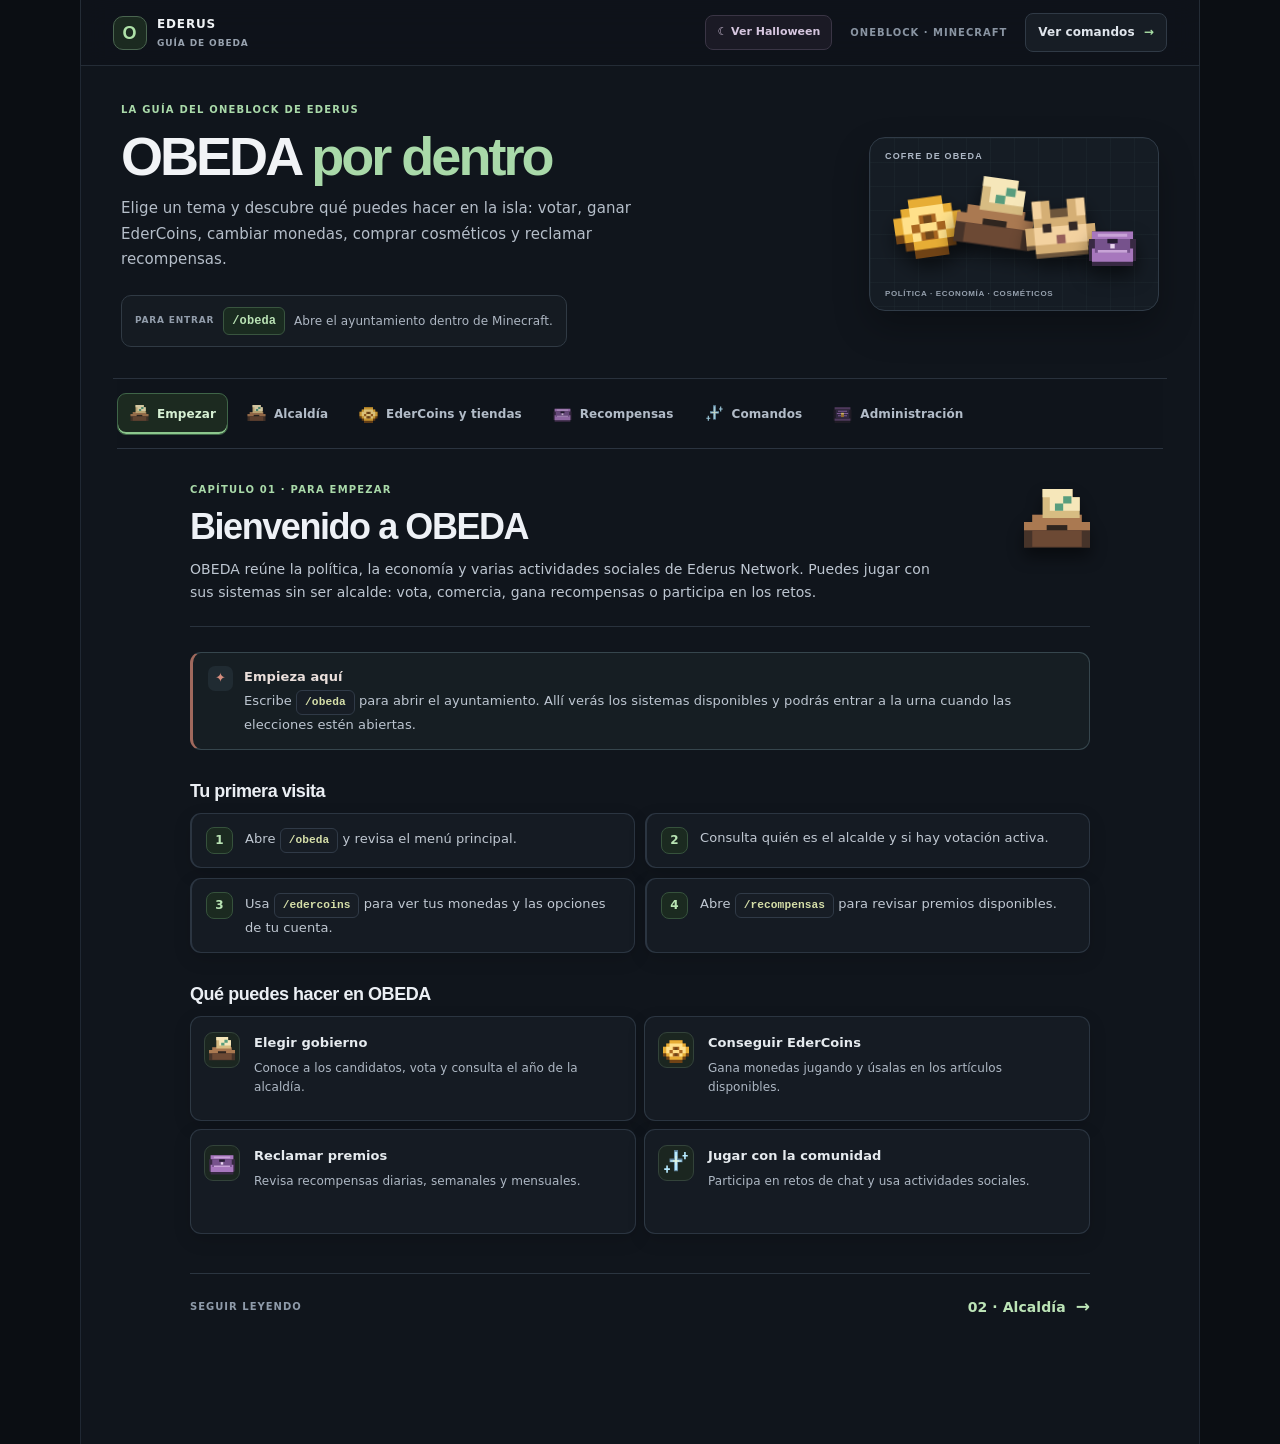
==== guia-preview.html @ 56760a18 "Equilibrar las trece candidaturas y actualizar modelos 3D" ====
<!doctype html>
<html lang="es">
<head>
<meta charset="utf-8">
<meta name="viewport" content="width=device-width, initial-scale=1">
<meta name="theme-color" content="#0b0d10">
<meta name="description" content="Guía completa de OBEDA para Ederus Network: alcaldía, elecciones, EderCoins, Coinshop, recompensas, comandos y configuración.">
<title>OBEDA · Guía de OneBlock</title>
<link rel="icon" href="data:image/svg+xml,%3Csvg xmlns='http://www.w3.org/2000/svg' viewBox='0 0 64 64'%3E%3Crect x='4' y='4' width='56' height='56' rx='5' fill='%23130f11' stroke='%23684047' stroke-width='4'/%3E%3Ctext x='32' y='44' text-anchor='middle' font-family='Arial' font-size='38' font-weight='bold' fill='%23df9687'%3EO%3C/text%3E%3C/svg%3E">
<link rel="stylesheet" href="styles.css"><script src="app.js" defer></script>
</head>
<body>
<header class="top">
  <a class="brand" href="#comenzar" aria-label="Ederus OBEDA, inicio"><span class="brand-icon">O</span><span>EDERUS <small>GUÍA DE OBEDA</small></span></a>
  <div class="top-actions"><span class="world-label">ONEBLOCK · MINECRAFT</span><a class="quick-link" href="#comandos">Ver comandos <span>→</span></a></div>
</header>
<main class="shell" id="inicio">
<section class="manual-cover" aria-label="OBEDA, guía del servidor Ederus OneBlock">
    <div class="cover-copy">
      <div class="eyebrow">LA GUÍA DEL ONEBLOCK DE EDERUS <span class="season-ribbon">EDICIÓN HALLOWEEN</span></div>
      <h1>OBEDA <span>por dentro</span></h1>
      <p>Elige un tema y descubre qué puedes hacer en la isla: votar, ganar EderCoins, cambiar monedas, comprar cosméticos y reclamar recompensas.</p>
      <div class="cover-shortcut"><small>PARA ENTRAR</small><code>/obeda</code><span>Abre el ayuntamiento dentro de Minecraft.</span></div>
    </div>
    <div class="cover-items" aria-hidden="true"><svg class="item-coin"><use href="assets/obeda-items.svg#coin"/></svg><svg class="item-ballot"><use href="assets/obeda-items.svg#ballot"/></svg><svg class="item-pet"><use href="assets/obeda-items.svg#pet"/></svg><svg class="item-shulker"><use href="assets/obeda-items.svg#shulker"/></svg><img class="halloween-lantern" src="assets/halloween-lantern.svg" alt=""><span>POLÍTICA · ECONOMÍA · COSMÉTICOS</span></div>
  </section>
  <div class="content-grid">
  <article class="chapter-content" id="guideContent">
    <nav class="chapter-nav" aria-label="Secciones de la guía" role="tablist">
      <a class="chapter" role="tab" href="#comenzar" data-chapter="comenzar"><svg aria-hidden="true"><use href="assets/obeda-items.svg#ballot"/></svg> Empezar</a>
      <a class="chapter" role="tab" href="#alcaldia" data-chapter="alcaldia"><svg aria-hidden="true"><use href="assets/obeda-items.svg#ballot"/></svg> Alcaldía</a>
      <a class="chapter" role="tab" href="#economia" data-chapter="economia"><svg aria-hidden="true"><use href="assets/obeda-items.svg#coin"/></svg> EderCoins y tiendas</a>
      <a class="chapter" role="tab" href="#progreso" data-chapter="progreso"><svg aria-hidden="true"><use href="assets/obeda-items.svg#shulker"/></svg> Recompensas</a>
      <a class="chapter" role="tab" href="#comandos" data-chapter="comandos"><svg aria-hidden="true"><use href="assets/obeda-items.svg#spark"/></svg> Comandos</a>
      <a class="chapter" role="tab" href="#configuracion" data-chapter="configuracion"><svg aria-hidden="true"><use href="assets/obeda-items.svg#market"/></svg> Administración</a>
    </nav>
    <span class="anchor-point" id="comenzar"></span>
    <section class="panel" id="panel-comenzar" data-panel="comenzar">
      <div class="section-head"><div class="section-number">CAPÍTULO 01 · PARA EMPEZAR</div><h2>Bienvenido a OBEDA</h2><p>OBEDA reúne la política, la economía y varias actividades sociales de Ederus Network. Puedes jugar con sus sistemas sin ser alcalde: vota, comercia, gana recompensas o participa en los retos.</p></div>
      <div class="callout blue"><span class="callout-icon">✦</span><div><b>Empieza aquí</b><p>Escribe <code>/obeda</code> para abrir el ayuntamiento. Allí verás los sistemas disponibles y podrás entrar a la urna cuando las elecciones estén abiertas.</p></div></div>
      <h3>Tu primera visita</h3><div class="steps"><div><b>1</b><p>Abre <code>/obeda</code> y revisa el menú principal.</p></div><div><b>2</b><p>Consulta quién es el alcalde y si hay votación activa.</p></div><div><b>3</b><p>Usa <code>/edercoins</code> para ver tus monedas y las opciones de tu cuenta.</p></div><div><b>4</b><p>Abre <code>/recompensas</code> para revisar premios disponibles.</p></div></div>
      <h3>Qué puedes hacer en OBEDA</h3><div class="feature-grid"><div class="feature-card"><span class="feature-icon aqua">⌂</span><b>Elegir gobierno</b><p>Conoce a los candidatos, vota y consulta el año de la alcaldía.</p></div><div class="feature-card"><span class="feature-icon gold">◉</span><b>Conseguir EderCoins</b><p>Gana monedas jugando y úsalas en los artículos disponibles.</p></div><div class="feature-card"><span class="feature-icon violet">✧</span><b>Reclamar premios</b><p>Revisa recompensas diarias, semanales y mensuales.</p></div><div class="feature-card"><span class="feature-icon mint">☄</span><b>Jugar con la comunidad</b><p>Participa en retos de chat y usa actividades sociales.</p></div></div>
    </section>
    <span class="anchor-point" id="alcaldia"></span><section class="panel" id="panel-alcaldia" data-panel="alcaldia">
      <div class="section-head"><div class="section-number">CAPÍTULO 02 · GOBIERNO DE LA ISLA</div><h2>Alcaldía, elecciones y estadísticas</h2><p>El alcalde dirige los beneficios políticos vigentes para el servidor. El ministro acompaña al gobierno y puede compartir los efectos configurados. El calendario se organiza por años de OBEDA.</p></div>
      <div class="government-card"><div class="gov-top"><span class="gov-symbol">⌂</span><span class="live-label"><i></i> FICHA DEL GOBIERNO</span><span class="year">AÑO <code>%obeda_anio%</code></span></div><div class="gov-main"><div><small>ALCALDE ACTUAL</small><h3><span class="ph" data-copy="%obeda_alcalde%">%obeda_alcalde%</span></h3><p><span class="ph" data-copy="%obeda_alcalde_titulo%">%obeda_alcalde_titulo%</span> · categoría <span class="ph" data-copy="%obeda_alcalde_categoria%">%obeda_alcalde_categoria%</span></p></div><div class="minister"><small>MINISTRO</small><b class="ph" data-copy="%obeda_ministro%">%obeda_ministro%</b><span class="ph" data-copy="%obeda_ministro_titulo%">%obeda_ministro_titulo%</span></div></div><div class="gov-stats"><div><small>TIEMPO EN EL CARGO</small><b class="ph" data-copy="%obeda_alcalde_desde%">%obeda_alcalde_desde%</b></div><div><small>MANDATO RESTANTE</small><b class="ph" data-copy="%obeda_tiempo_mandato%">%obeda_tiempo_mandato%</b></div><div><small>BENEFICIOS ACTIVOS</small><b class="ph" data-copy="%obeda_beneficios%">%obeda_beneficios%</b></div></div><div class="gov-foot">Alcalde por golpe: <code>%obeda_alcalde_por_golpe%</code><span>Los valores aparecen al integrar los placeholders en el servidor.</span></div></div>
      <div class="two-col"><div><h3>Cómo funcionan las elecciones</h3><ol class="plain-list"><li><b>Postulación.</b> Si están habilitadas, los jugadores pueden presentar candidatura con <code>/obeda postular</code>.</li><li><b>Campaña.</b> Los candidatos pueden mostrar su propuesta y proponer un ministro.</li><li><b>Votación.</b> Abre la urna desde <code>/obeda</code> cuando la votación esté disponible.</li><li><b>Resultados.</b> OBEDA anuncia al ganador y actualiza el gobierno y sus beneficios.</li></ol></div><div class="side-stat"><h3>Datos de la elección</h3><div class="stat-line"><span>Estado de la urna</span><code>%obeda_estado%</code></div><div class="stat-line"><span>Votación abierta</span><code>%obeda_votacion_abierta%</code></div><div class="stat-line"><span>Personas que votaron</span><code>%obeda_votantes%</code></div><div class="stat-line"><span>Votos ponderados</span><code>%obeda_votos_totales%</code></div><div class="stat-line"><span>Cierre de votación</span><code>%obeda_tiempo_cierre%</code></div></div></div>
      <h3>Mostrar votos de candidatos</h3><p class="muted">PlaceholderAPI permite añadir estadísticas a un scoreboard, holograma o menú. Sustituye <code>&lt;n&gt;</code> por la posición y <code>&lt;id&gt;</code> por el identificador del candidato.</p><div class="code-cards"><button class="copy-row" data-copy="%obeda_candidato_1%"><span>Candidato en la posición 1</span><code>%obeda_candidato_1%</code><b>Copiar</b></button><button class="copy-row" data-copy="%obeda_candidato_1_votos%"><span>Votos de candidato</span><code>%obeda_candidato_1_votos%</code><b>Copiar</b></button><button class="copy-row" data-copy="%obeda_candidato_1_porcentaje%"><span>Porcentaje de votos</span><code>%obeda_candidato_1_porcentaje%</code><b>Copiar</b></button><button class="copy-row" data-copy="%obeda_votos_<id>%"><span>Votos por identificador</span><code>%obeda_votos_&lt;id&gt;%</code><b>Copiar</b></button></div>
      <div class="callout amber"><span class="callout-icon">!</span><div><b>Elección y año son acciones distintas</b><p><code>/obeda admin reiniciar</code> reinicia la votación actual y conserva el año y el gobierno. <code>/obeda admin reiniciaraño</code> inicia un nuevo año desde 1. <code>/obeda admin año &lt;número&gt;</code> cambia solo el número del año.</p></div></div>
      <h3 class="roster-title" id="alcaldes">Las candidaturas de la isla</h3><p class="roster-intro">Compara las propuestas antes de votar. Los 13 gobiernos oficiales tienen cuatro propuestas del alcalde y dos del ministro, con límites para que ningún candidato domine por cantidad de ventajas. Los modelos 3D usan las texturas configuradas en OBEDA.</p>
      <div class="candidate-roster">
        <article class="candidate-card aurelio">
          <div class="candidate-identity"><div><span class="candidate-category">01 · COMERCIO</span><h4>Aurelio</h4><p>El Mercader</p></div><div class="skin-stage"><span class="skin-pedestal"></span><img class="skin-render" data-skin-hash="e04568737bc3890b8624d97b1d2736419633b9116fc9c5273355a30a7797875f" alt="Modelo 3D de Aurelio"></div></div>
          <p class="candidate-pitch">Mercados abiertos, una casa de cambio justa y dinero que vuelve a la comunidad.</p>
          <div class="proposal-label">Plan de gobierno</div><ul class="benefit-list"><li><b>Mercado Libre</b><span>Reduce 0,2 puntos la comisión de cambio.</span></li><li><b>Impuestos Mínimos</b><span>Baja 0,15 puntos los impuestos.</span></li><li><b>Dividendos del Gremio</b><span>Entrega 15 de dinero por ciclo a quienes estén conectados.</span></li></ul>
          <div class="minister-profile"><img class="skin-render minister-skin" data-render-type="head" data-skin-hash="a3ee23d4dc6fb34c11d73e2119e7e6b6def5cc2432657e46156d6b699d3fa16f" alt="Cabeza 3D de Lucía Doblón"><div><small>MINISTRA · TESORERA DEL GREMIO</small><b>Lucía Doblón</b><span>Reduce 5 % la volatilidad de EderCoin y acelera 3 % a los vendedores.</span></div></div>
        </article>
        <article class="candidate-card beatriz">
          <div class="candidate-identity"><div><span class="candidate-category">02 · CONSTRUCCIÓN</span><h4>Beatriz</h4><p>La Arquitecta</p></div><div class="skin-stage"><span class="skin-pedestal"></span><img class="skin-render" data-skin-hash="7cb5e85651eb0b2bdc05f8362b5c8e72bb6156af8056668ff86dbd59c6f1af" alt="Modelo 3D de Beatriz"></div></div>
          <p class="candidate-pitch">Una isla que crece hacia arriba y hacia afuera, con obras más eficientes.</p>
          <div class="proposal-label">Plan de gobierno</div><ul class="benefit-list"><li><b>Materiales Eficientes</b><span>1 % de probabilidad de ahorrar un bloque.</span></li><li><b>Manos Rápidas</b><span>Prisa Minera I permanente.</span></li><li><b>Alivio Fiscal</b><span>Baja 0,1 puntos los impuestos.</span></li></ul>
          <div class="minister-profile"><img class="skin-render minister-skin" data-render-type="head" data-skin-hash="c0d20f6033a58626841c80dc25e604fc22f8dba8eadad7de921330ff26e1659c" alt="Cabeza 3D de Tomás Cantero"><div><small>MINISTRO · MAESTRO DE OBRAS</small><b>Tomás Cantero</b><span>Taladores +3 % de ritmo · Recolectores +2 % de ritmo.</span></div></div>
        </article>
        <article class="candidate-card castillo">
          <div class="candidate-identity"><div><span class="candidate-category">03 · MILITAR</span><h4>General Castillo</h4><p>El Estratega</p></div><div class="skin-stage"><span class="skin-pedestal"></span><img class="skin-render" data-skin-hash="d5b7b79ffdda8f28a9fbe3f9af166261fa476ab09eefd49c3f382f229320fe2b" alt="Modelo 3D de General Castillo"></div></div>
          <p class="candidate-pitch">Una isla preparada para afrontar amenazas y enfrentarse a los monstruos.</p>
          <div class="proposal-label">Plan de gobierno</div><ul class="benefit-list"><li><b>Ofensiva Total</b><span>+4 % de daño contra monstruos.</span></li><li><b>Armadura Reglamentaria</b><span>Reduce 3 % el daño de monstruos.</span></li><li><b>Botín de Guerra</b><span>+4 % de experiencia al derrotar mobs.</span></li></ul>
          <div class="minister-profile"><img class="skin-render minister-skin" data-render-type="head" data-skin-hash="7b84c1310b70b1e426a031fee9ce33b057f1aec5a1b821d83bf43e17d43be606" alt="Cabeza 3D de Irene Vega"><div><small>MINISTRA · DEFENSA</small><b>Coronel Irene Vega</b><span>Cazadores +3 % de ritmo · Leales +10 % de fuerza en un golpe.</span></div></div>
        </article>
        <article class="candidate-card vito">
          <div class="candidate-identity"><div><span class="candidate-category">04 · CORRUPCIÓN</span><h4>Don Vito Sombra</h4><p>El Benefactor</p></div><div class="skin-stage"><span class="skin-pedestal"></span><img class="skin-render" data-skin-hash="4ad57b2a2da695adfbe61dca68ebc3870c0672c85cdb31acc24911a04eefd502" alt="Modelo 3D de Don Vito Sombra"></div></div>
          <p class="candidate-pitch">Acceso a mercancía que no aparece en otras tiendas. Sus ventajas tienen un precio.</p>
          <div class="proposal-label">Plan de gobierno</div><ul class="benefit-list"><li><b>Contrabando</b><span>Abre el mercado negro durante el mandato.</span></li><li class="benefit-risk"><b>El Diezmo</b><span>Aumenta 0,15 puntos los impuestos.</span></li><li class="benefit-risk"><b>Mercado Turbio</b><span>Sube 5 % la pequeña fluctuación de EderCoin.</span></li></ul>
          <div class="minister-profile"><img class="skin-render minister-skin" data-render-type="head" data-skin-hash="a0740611a652ebe96db152a9da8cae944a6961374370f8b3d2cb57611775917f" alt="Cabeza 3D de Nico Ferro"><div><small>MINISTRO · CONTABILIDAD</small><b>Nico Ferro</b><span>Recolectores +3 % de ritmo · Leales +10 % de fuerza en un golpe.</span></div></div>
        </article>
      </div>
      <div class="roster-note"><b>¿Quién gobierna ahora?</b><p>El alcalde, su ministro y los beneficios vigentes se consultan dentro del servidor. Los nuevos candidatos están en <code>candidatos-adicionales.yml</code>; sus nombres, cabezas y propuestas se pueden editar.</p></div>
      <h3>Los minions, las mascotas y el gobierno</h3><p>Los bonos de minions aceleran ligeramente a una familia y sus variantes especializadas compatibles: el máximo es 6 %. Con EderusPets actualizado, todo gobierno da +0,5 % a las estadísticas de mascotas; las propuestas de estos alcaldes suman +0,8 %. Si el alcalde favorece minería, agricultura, tala o pesca, las mascotas de esa familia reciben además el 40 % de su bono de minions. Por ejemplo: +5 % de ritmo minero significa +2 % adicional para mascotas mineras. El bono se retira al cambiar de gobierno y no genera EderCoins nuevos.</p>
      <details class="technical-detail"><summary>Ver las 45 variantes del catálogo</summary><p><b>Generales (5):</b> minero, talador, granjero, cazador y pescador.</p><p><b>Especializados (35):</b> mineros de carbón, cobre, hierro, oro, diamante, esmeralda y cuarzo; granjeros de trigo, zanahoria, papa y remolacha; pescadores de bacalao, salmón, pez tropical y pez globo; cazadores de zombi, esqueleto, araña, creeper, enderman, piglin, cerdo, vaca, oveja y pollo; taladores de roble, abeto, abedul, jungla, acacia, roble oscuro, manglar, cerezo, carmesí y deformado.</p><p><b>Apoyo (5):</b> Minero X, recolector, cocinero, reciclador y vendedor. El JAR de LitMinions inspeccionado no carga clases de Minero X ni reciclador; OBEDA deja preparado su bono para una versión compatible.</p></details>
      <p class="skin-credit">Aspectos ilustrativos de Minecraft. Las cabezas de los nueve alcaldes nuevos y sus ministros proceden de <a href="https://minecraft-heads.com/" target="_blank" rel="noopener noreferrer">Minecraft Heads</a> y se pueden cambiar en el YML de candidatos.</p>
    </section>
    <span class="anchor-point" id="economia"></span><section class="panel" id="panel-economia" data-panel="economia">
      <div class="section-head"><div class="section-number">CAPÍTULO 03 · MONEDAS Y COMERCIO</div><h2>EderCoins y tiendas</h2><p>Los EderCoins son la moneda propia de OBEDA. OBEDA mantiene su saldo separado; todavía no se ha combinado con el saldo de UltimateMobCoins.</p></div>
      <div class="coin-banner"><svg class="coin-image" aria-hidden="true"><use href="assets/obeda-items.svg#coin"/></svg><div><small>CONSULTA TU SALDO</small><h3><code>/edercoins</code></h3><p>Consulta, envía monedas y revisa el ranking.</p></div><div class="balance-pill"><small>TU SALDO</small><span>Lo verás dentro del juego</span></div></div>
      <h3>Cómo conseguir EderCoins</h3><div class="feature-grid three"><div class="feature-card"><span class="feature-icon gold">⚔</span><b>Derrota criaturas</b><p>Algunas criaturas dan EderCoins al derrotarlas. La cantidad y las excepciones dependen de la configuración del servidor.</p></div><div class="feature-card"><span class="feature-icon aqua">▣</span><b>Reclama recompensas</b><p>Los premios diarios, semanales y mensuales también pueden incluir EderCoins.</p></div><div class="feature-card"><span class="feature-icon mint">↗</span><b>Recibe de otro jugador</b><p>Otro jugador puede enviarte monedas con el comando de pago.</p></div></div>
      <h3>Casa de cambio</h3><p>La cotización se mantiene cerca de un precio base: por defecto, entre 85 y 115 si el precio base es 100. Cada actualización mueve como máximo 0,5 %. El alcalde puede influir un poco en la comisión y la volatilidad, pero no romper esos límites.</p><div class="command-row"><code>/cambio precio</code><span>Ver precio actual</span><code>/cambio comprar</code><span>Comprar con dinero de Vault</span><code>/cambio vender</code><span>Vender EderCoins</span></div>
      <div class="exchange-panel"><div class="exchange-copy"><span class="small-label">CASA DE CAMBIO</span><h4>El precio cambia en el juego</h4><p>La referencia inicial es 100 y se actualiza cada 5 minutos. Consulta el historial antes de comprar o vender.</p><code>/cambio grafico</code></div><figure class="exchange-chart"><div class="chart-heading"><svg aria-hidden="true"><use href="assets/obeda-items.svg#coin"/></svg><div><b>Historial de cotización</b><span>EderCoin / dinero del servidor</span></div><i>↗</i></div><svg viewBox="0 0 520 178" role="img" aria-label="Ejemplo de gráfico de cotización con escalones al estilo Minecraft"><defs><pattern id="blockGrid" width="32" height="32" patternUnits="userSpaceOnUse"><path d="M32 0H0V32" fill="none" stroke="#26342f" stroke-width="1"/></pattern><pattern id="chartHatch" width="8" height="8" patternUnits="userSpaceOnUse"><rect width="8" height="8" fill="#244536"/><rect width="4" height="4" fill="#315d44"/></pattern></defs><rect width="520" height="156" fill="url(#blockGrid)"/><path class="chart-area" d="M16 126H64V110H112V118H160V94H208V104H256V80H304V88H352V63H400V72H448V39H504V156H16Z"/><path class="chart-shadow" d="M16 132H64V116H112V124H160V100H208V110H256V86H304V94H352V69H400V78H448V45H504"/><path class="chart-line" d="M16 126H64V110H112V118H160V94H208V104H256V80H304V88H352V63H400V72H448V39H504"/><rect class="chart-point" x="498" y="33" width="12" height="12"/><text x="16" y="172">HACE 1 H</text><text x="454" y="172">AHORA</text></svg><figcaption>Ejemplo visual · el precio real se consulta en <code>/cambio grafico</code></figcaption></figure></div>
      <div class="note"><b>Los saldos siguen separados</b><p>Los EderCoins de OBEDA, la economía de Vault y las monedas de otros plugins son sistemas distintos. Aún no se ha migrado ni sincronizado el saldo de UltimateMobCoins.</p></div>
      <h3>Coinshop y cosméticos</h3><p>La tienda muestra qué artículos puedes comprar, cuáles ya desbloqueaste y qué te falta para acceder a cada uno. Las compras de vuelo se entregan con EderusFly cuando está instalado.</p><div class="shop-grid"><div class="shop-item"><svg aria-hidden="true"><use href="assets/obeda-items.svg#pet"/></svg><b>Mascotas</b><p>Cerdito, conejito, rana, allay, ajolote, panda, zorro y más. Desde 1.000 EderCoins; el dragón mini VIP cuesta 1.600. Puedes acariciarlas y darles su comida favorita.</p></div><div class="shop-item"><svg aria-hidden="true"><use href="assets/obeda-items.svg#spark"/></svg><b>Partículas y emotes</b><p>Auras desde 800 EderCoins y emotes de personaje por 500. Compra y equipa cada efecto desde su menú.</p></div><div class="shop-item"><svg aria-hidden="true"><use href="assets/obeda-items.svg#wing"/></svg><b>Tiempo de vuelo</b><p>30 minutos desde 800 EderCoins. Hay ofertas normales y VIP, con un límite diario para cada paquete.</p></div></div><div class="callout blue"><span class="callout-icon">↗</span><div><b>Comprar y equipar</b><p><code>/obeda tiendacosmeticos</code> abre la tienda. <code>/obeda cosmeticos</code> abre tu vestidor. La compra desbloquea el cosmético para que puedas activarlo cuando quieras.</p></div></div>
      <h3>Mercado negro</h3><p>Mercancía especial que aparece durante algunos gobiernos o cuando la administración abre el puesto. Sus compras se limitan por mandato; revisa <code>/mercadonegro</code> para saber si está disponible.</p><div class="market-samples"><div><b>Diamantes sin factura</b><span>8 diamantes · 12 EderCoins · hasta 4 compras</span></div><div><b>Chatarra de netherita</b><span>2 unidades · 30 EderCoins · hasta 2 compras</span></div><div><b>Manzana del Padrino</b><span>1 unidad · 45 EderCoins · 1 compra</span></div></div><p class="market-note">El catálogo tiene un 3 % de probabilidad de estafa. Las ofertas y el acceso pueden cambiar con el mandato.</p>
    </section>
    <span class="anchor-point" id="progreso"></span><section class="panel" id="panel-progreso" data-panel="progreso">
      <div class="section-head"><div class="section-number">CAPÍTULO 04 · ACTIVIDADES DEL SERVIDOR</div><h2>Progreso, recompensas y diversión</h2><p>Además de las elecciones y la economía, OBEDA suma objetivos recurrentes y actividades para compartir con el resto del servidor.</p></div>
      <h3>Recompensas</h3><div class="reward-row"><div class="reward-card daily"><small>RECOMPENSA DIARIA</small><span>01 día</span><p>Vuelve cada día y revisa si ya puedes reclamar tu premio.</p></div><div class="reward-card weekly"><small>RECOMPENSA SEMANAL</small><span>07 días</span><p>Premio de mayor ciclo; el contenido puede variar según tu rango.</p></div><div class="reward-card monthly"><small>RECOMPENSA MENSUAL</small><span>30 días</span><p>Premio mensual configurado para el servidor.</p></div></div><div class="callout mint"><span class="callout-icon">✓</span><div><b>Cómo abrir el menú</b><p>Escribe <code>/recompensas</code>. Los premios y ciclos se administran desde OBEDA.</p></div></div>
      <h3>Juegos de chat</h3><p>Responde antes que los demás para ganar puntos y premios. Hay retos de palabras mezcladas, completar texto, escribir al revés, rapidez, cálculo mental y trivia. Consulta <code>/chatgames</code> para ver el reto o cuándo comienza el siguiente.</p><div class="info-strip"><div><b>Participar</b><code>/chatgames</code></div><div><b>Ver ranking</b><code>/chatgames top</code></div><div><b>Otros alias</b><code>/juegos · /cg</code></div></div>
      <h3>Posturas y vida social</h3><p>Usa <code>/sit</code>, <code>/lay</code>, <code>/bellyflop</code>, <code>/spin</code> o <code>/crawl</code> para probar posturas. Los comandos de <code>/gsit</code> permiten levantarse o sentarse sobre bloques y jugadores si están habilitados.</p><div class="note"><b>Bodas</b><p>OBEDA incluye comandos sociales de pareja: propuestas, aceptación, casa, chat, cuenta conjunta, mochila e hijos. Si BodasEderus está instalado, consulta también su menú y configuración. Los comandos se detallan en el capítulo de comandos.</p></div>
    </section>
    <span class="anchor-point" id="comandos"></span><section class="panel" id="panel-comandos" data-panel="comandos">
      <div class="section-head"><div class="section-number">CAPÍTULO 05 · REFERENCIA RÁPIDA</div><h2>Comandos de OBEDA</h2><p>Escribe el comando en el chat. Los argumentos entre corchetes son opcionales; los que aparecen entre &lt; &gt; deben reemplazarse por un valor.</p></div>
      <div class="command-group"><h3>Ayuntamiento y política</h3><div class="command-row"><code>/obeda</code><span>Abrir ayuntamiento y urna</span><code>/obeda ayuda</code><span>Ayuda clicable</span><code>/obeda postular</code><span>Gestionar candidatura</span><code>/golpe estado</code><span>Consultar golpe de Estado</span><code>/golpe requisitos</code><span>Ver requisitos para iniciar</span></div></div>
      <div class="command-group"><h3>EderCoins y tiendas</h3><div class="command-row"><code>/edercoins</code><span>Ver saldo y opciones</span><code>/edercoins pagar &lt;jugador&gt; &lt;n&gt;</code><span>Enviar monedas</span><code>/cambio</code><span>Abrir casa de cambio</span><code>/mercadonegro</code><span>Ver el mercado negro</span><code>/obeda coinshop</code><span>Tienda principal</span><code>/recompensas</code><span>Menú de recompensas</span></div></div>
      <div class="command-group"><h3>Juegos y posturas</h3><div class="command-row"><code>/chatgames</code><span>Ver reto y temporizador</span><code>/chatgames top</code><span>Ver ranking</span><code>/gsit</code><span>Ayuda para posturas</span><code>/sit · /lay · /crawl</code><span>Acciones rápidas</span></div></div>
      <div class="command-group"><h3>Bodas</h3><div class="command-row"><code>/boda</code><span>Abrir ayuda y opciones</span><code>/boda proponer &lt;jugador&gt;</code><span>Enviar propuesta</span><code>/boda aceptar · rechazar</code><span>Responder una propuesta</span><code>/boda info</code><span>Consultar estado de pareja</span><code>/boda casa · mochila</code><span>Casa compartida y mochila</span><code>/bc &lt;mensaje&gt;</code><span>Chat de pareja</span><code>/kiss · /hug</code><span>Acciones sociales</span></div></div>
      <div class="note"><b>Comandos de administración</b><p>El panel completo se abre con <code>/obeda admin</code> y requiere <code>obeda.admin</code>. Incluye controles de elecciones, candidatos, economía, mercado negro, chatgames, bodas, anuncios, recompensas, datos y reinicio del servidor. Ejecuta <code>/obeda ayuda</code> para ver las variantes habilitadas en tu versión.</p></div>
    </section>
    <span class="anchor-point" id="configuracion"></span><section class="panel" id="panel-configuracion" data-panel="configuracion">
      <div class="section-head"><div class="section-number">CAPÍTULO 06 · CONFIGURACIÓN DEL SERVIDOR</div><h2>Administrar y personalizar OBEDA</h2><p>Los textos, menús y valores de juego están separados por función para que puedas cambiar solo el módulo que necesitas.</p></div>
      <h3>Instalar OBEDA</h3><div class="steps"><div><b>1</b><p>Comprueba que el servidor use <strong>Paper 26.2</strong> y <strong>Java 25 o superior</strong>.</p></div><div><b>2</b><p>Instala <strong>Vault</strong> y una economía compatible, como EssentialsX.</p></div><div><b>3</b><p>Coloca el archivo de OBEDA en <code>plugins/</code> y reinicia el servidor.</p></div><div><b>4</b><p>Opcional: instala LuckPerms para ponderar votos y PlaceholderAPI para mostrar estadísticas en otros menús.</p></div></div>
      <div class="note"><b>Complementos opcionales</b><p>EderusFly habilita los artículos de vuelo de la tienda. BodasEderus amplía las funciones de pareja. Sus funciones requieren que esos complementos estén instalados.</p></div>
      <h3>Panel de administración</h3><div class="admin-grid"><div><span class="admin-tag">ELECCIONES</span><p>Abrir o cerrar votaciones, administrar candidatos, fijar el año, reiniciar una elección y controlar golpes.</p></div><div><span class="admin-tag">ECONOMÍA</span><p>Gestionar precios, comisiones, impuestos, tesoro, EderCoins y mercado negro.</p></div><div><span class="admin-tag">COMUNIDAD</span><p>Configurar anuncios, chatgames, recompensas, posturas y bodas.</p></div><div><span class="admin-tag">MANTENIMIENTO</span><p>Recargar archivos, guardar datos, revisar base de datos y programar reinicios reales.</p></div></div>
      <h3>Archivos ordenados</h3><div class="file-list"><div><code>configuracion/textos/mensajes.yml</code><span>Mensajes y avisos</span></div><div><code>configuracion/coinshop/coinshop.yml</code><span>Artículos y precios</span></div><div><code>configuracion/cosmeticos/cosmeticos.yml</code><span>Cosméticos y catálogos</span></div><div><code>configuracion/recompensas/recompensas.yml</code><span>Premios y ciclos</span></div><div><code>configuracion/anuncios/anuncios.yml</code><span>Anuncios automáticos</span></div><div><code>configuracion/juegos/chatgames.yml</code><span>Retos de chat</span></div><div><code>configuracion/economia/mob-drops.yml</code><span>Monedas al derrotar mobs</span></div><div><code>configuracion/bodas/bodas.yml</code><span>Opciones y costes de bodas</span></div><div><code>menus/</code><span>Diseños de menús, separados por módulo</span></div><div><code>datos/</code><span>Saldos, compras, recompensas y estado del plugin</span></div></div>
      <div class="callout amber"><span class="callout-icon">!</span><div><b>Antes de editar</b><p>Haz una copia de seguridad. Respeta espacios e indentación YAML. Si el archivo tiene un error, la recarga conserva la configuración válida anterior y la consola señala el problema.</p></div></div>
      <h3>Base de datos</h3><p>OBEDA puede configurarse para MySQL/MariaDB. Prepara la conexión en la configuración cuando tengas host, puerto, base, usuario y contraseña. Importar YAML a la base de datos es una acción explícita del panel; no implica migrar saldos de otros plugins. Mantén copias de seguridad antes de importar o cambiar de proveedor.</p>
      <h3>Placeholders más usados</h3><div class="placeholder-grid"><button data-copy="%obeda_alcalde%"><span>Alcalde</span><code>%obeda_alcalde%</code></button><button data-copy="%obeda_ministro%"><span>Ministro</span><code>%obeda_ministro%</code></button><button data-copy="%obeda_anio%"><span>Año actual</span><code>%obeda_anio%</code></button><button data-copy="%obeda_votantes%"><span>Participación</span><code>%obeda_votantes%</code></button><button data-copy="%obeda_votos_totales%"><span>Total de votos</span><code>%obeda_votos_totales%</code></button><button data-copy="%obeda_beneficios%"><span>Beneficios activos</span><code>%obeda_beneficios%</code></button><button data-copy="%obeda_edercoins%"><span>Saldo personal</span><code>%obeda_edercoins%</code></button><button data-copy="%obeda_tesoro%"><span>Tesoro</span><code>%obeda_tesoro%</code></button></div>
      <h3>Estadísticas y datos disponibles</h3><p class="muted">Además de los datos principales, la expansión de OBEDA ofrece placeholders de elección, economía, golpes, juegos y bodas. Pulsa una tarjeta para copiarla.</p><div class="placeholder-grid">
      <button data-copy="%obeda_alcalde_color%"><span>Color del alcalde</span><code>%obeda_alcalde_color%</code></button><button data-copy="%obeda_alcalde_id%"><span>ID del alcalde</span><code>%obeda_alcalde_id%</code></button><button data-copy="%obeda_alcalde_por_golpe%"><span>Alcalde por golpe</span><code>%obeda_alcalde_por_golpe%</code></button><button data-copy="%obeda_tiempo_cierre%"><span>Tiempo de cierre</span><code>%obeda_tiempo_cierre%</code></button>
      <button data-copy="%obeda_candidato_1_votos%"><span>Votos del candidato 1</span><code>%obeda_candidato_1_votos%</code></button><button data-copy="%obeda_candidato_1_porcentaje%"><span>Porcentaje del candidato 1</span><code>%obeda_candidato_1_porcentaje%</code></button><button data-copy="%obeda_ha_votado%"><span>El jugador ya votó</span><code>%obeda_ha_votado%</code></button><button data-copy="%obeda_peso_voto%"><span>Peso del voto</span><code>%obeda_peso_voto%</code></button>
      <button data-copy="%obeda_cambio_precio%"><span>Precio de cambio</span><code>%obeda_cambio_precio%</code></button><button data-copy="%obeda_cambio_tendencia%"><span>Tendencia de cambio</span><code>%obeda_cambio_tendencia%</code></button><button data-copy="%obeda_impuesto_tasa%"><span>Tasa de impuestos</span><code>%obeda_impuesto_tasa%</code></button><button data-copy="%obeda_mercado_negro%"><span>Mercado negro</span><code>%obeda_mercado_negro%</code></button>
      <button data-copy="%obeda_golpe_activo%"><span>Golpe activo</span><code>%obeda_golpe_activo%</code></button><button data-copy="%obeda_golpe_progreso%"><span>Progreso del golpe</span><code>%obeda_golpe_progreso%</code></button><button data-copy="%obeda_chatgames_victorias%"><span>Victorias de juegos</span><code>%obeda_chatgames_victorias%</code></button><button data-copy="%obeda_anuncio_siguiente%"><span>Próximo anuncio</span><code>%obeda_anuncio_siguiente%</code></button>
      <button data-copy="%obeda_casado%"><span>Estado de pareja</span><code>%obeda_casado%</code></button><button data-copy="%obeda_pareja%"><span>Nombre de la pareja</span><code>%obeda_pareja%</code></button>
      </div>
      <h3>Permisos principales</h3><div class="file-list"><div><code>obeda.votar</code><span>Votar y abrir la urna · todos</span></div><div><code>obeda.postular</code><span>Postularse si está habilitado · todos</span></div><div><code>obeda.edercoins</code><span>Saldo, pagos y ranking · todos</span></div><div><code>obeda.cambio</code><span>Casa de cambio · todos</span></div><div><code>obeda.mercadonegro</code><span>Comprar mientras está abierto · todos</span></div><div><code>obeda.chatgames</code><span>Participar · todos</span></div><div><code>obeda.admin</code><span>Panel de administración · OP</span></div><div><code>obeda.edercoins.admin</code><span>Administrar saldos · OP</span></div><div><code>obeda.impuestos.exento</code><span>Exención de impuestos · ninguno</span></div><div><code>obeda.voto.peso.&lt;clave&gt;</code><span>Peso especial configurado · ninguno</span></div></div>
      <h3>Anuncios y reinicios</h3><p>OBEDA permite programar anuncios automáticos y controlar sus mensajes, títulos y barras desde los archivos de configuración. Para el reinicio real del servidor, un administrador puede programar una cuenta atrás de 1 a 180 minutos, consultar el estado o cancelarla con <code>/obeda admin reinicioservidor</code>. El anuncio incluye los avisos configurados mientras transcurre la cuenta atrás.</p>
      <div class="note"><b>Cómo activar los placeholders</b><p>Instala PlaceholderAPI y comprueba que la expansión de OBEDA esté disponible en tu instalación. Copia el texto del placeholder tal como aparece y pégalo en el scoreboard, holograma o menú que lo vaya a mostrar. Los placeholders muestran datos del servidor cuando se usan en el juego; esta página es una guía y no se conecta a tu servidor.</p></div>
      <footer class="page-footer"><span>OBEDA · Guía del servidor OneBlock</span><a href="guia-preview.html#alcaldes">Enlace directo a las candidaturas ↗</a><a href="https://github.com/Fralexxx/obeda-guia" target="_blank" rel="noopener">Ver esta guía en GitHub ↗</a></footer>
    </section>
  </article></div>
</main>
<div id="toast" class="toast" role="status" aria-live="polite"></div>
</body></html>
---- styles.css ----
:root {
  color-scheme: light;
  --ink: #203b3c;
  --body: #3e5656;
  --muted: #687d7a;
  --line: #d8e4df;
  --paper: #ffffff;
  --page: #edf3ef;
  --green: #426d50;
  --green-soft: #eaf2e8;
  --blue: #4c8fab;
  --blue-soft: #edf5f8;
  --gold: #a7782c;
  --gold-soft: #f8f1e4;
  --shadow: 0 10px 28px rgba(32, 59, 60, .08);
  font-family: "Segoe UI", Arial, sans-serif;
  color: var(--ink);
  background: var(--page);
}
* { box-sizing: border-box; }
html { scroll-behavior: smooth; scroll-padding-top: 82px; }
body {
  margin: 0;
  color: var(--body);
  background:
    linear-gradient(180deg, #e7f0ed 0, #f3f6f2 560px, #f1f5f1 100%);
  font-size: 15px;
  line-height: 1.7;
}
a { color: var(--blue); text-decoration: none; }
a:hover { color: #326d89; }
button, input { font: inherit; }
code {
  display: inline-block;
  padding: 2px 7px;
  border: 1px solid #d4e1dc;
  border-radius: 5px;
  background: #f0f5f2;
  color: #315a5d;
  font: 600 .88em/1.55 Consolas, "Courier New", monospace;
  overflow-wrap: anywhere;
}
.top {
  position: sticky;
  z-index: 10;
  top: 0;
  min-height: 62px;
  display: flex;
  align-items: center;
  justify-content: space-between;
  padding: 0 max(calc((100vw - 1160px) / 2), 5vw);
  border-bottom: 1px solid #dce7e2;
  background: rgba(250, 252, 250, .96);
}
.brand { display: inline-flex; align-items: center; gap: 10px; color: var(--ink); font-size: 13px; font-weight: 750; letter-spacing: .045em; }
.brand:hover { color: var(--green); text-decoration: none; }
.brand-icon {
  width: 32px; height: 32px; display: grid; place-items: center;
  border-radius: 8px 8px 4px 8px; background: #497651; color: white;
  font-family: Georgia, serif; font-size: 18px;
}
.brand small { display: block; margin-top: 1px; color: var(--muted); font-size: 9px; font-weight: 650; letter-spacing: .12em; }
.top-actions { display: flex; align-items: center; gap: 18px; }
.world-label { color: var(--muted); font-size: 10px; font-weight: 700; letter-spacing: .12em; }
.quick-link { padding: 7px 11px; border: 1px solid #d6e3dd; border-radius: 7px; background: white; color: var(--ink); font-size: 12px; font-weight: 650; }
.quick-link:hover { border-color: #a9c5b2; background: var(--green-soft); text-decoration: none; }
.quick-link span { margin-left: 5px; color: var(--green); }
.shell { width: min(1160px, 100%); margin: 0 auto; padding: 0 24px; }
.manual-cover {
  display: grid; grid-template-columns: minmax(0, .88fr) minmax(0, 1.12fr);
  align-items: center; gap: clamp(24px, 5vw, 60px);
  margin: 28px 0 17px; padding: clamp(22px, 4vw, 42px);
  border: 1px solid #dce7e1; border-radius: 16px; background: var(--paper);
  box-shadow: var(--shadow);
}
.cover-copy { min-width: 0; }
.eyebrow { color: var(--green); font-size: 10px; font-weight: 750; letter-spacing: .13em; }
.eyebrow span { padding: 0 4px; color: #b9a36e; }
.cover-copy h1 { margin: 12px 0 10px; color: var(--ink); font: 650 clamp(32px, 4.1vw, 48px)/1.08 Georgia, "Times New Roman", serif; letter-spacing: -.035em; }
.cover-copy h1 span { display: block; margin-top: 4px; color: var(--green); font-size: .74em; font-style: italic; font-weight: 500; letter-spacing: -.02em; }
.cover-copy > p { max-width: 430px; margin: 0; color: #526967; font-size: 15px; line-height: 1.72; }
.hero-actions { display: flex; flex-wrap: wrap; gap: 9px 17px; margin: 18px 0 19px; }
.hero-actions a { display: inline-flex; gap: 7px; align-items: center; color: #3f704d; font-size: 12px; font-weight: 700; }
.hero-actions a:hover { color: #285c38; text-decoration: underline; text-underline-offset: 3px; }
.hero-actions span { font-size: 15px; }
.cover-shortcut { display: flex; align-items: center; gap: 10px; padding-top: 13px; border-top: 1px solid var(--line); }
.cover-shortcut small { color: var(--muted); font-size: 9px; font-weight: 750; letter-spacing: .09em; }
.cover-shortcut code { padding: 4px 8px; border-color: #c9daca; background: var(--green-soft); color: #416b4b; font-size: 12px; }
.cover-shortcut span { color: var(--muted); font-size: 11px; }
.island-art { position: relative; margin: 0; overflow: hidden; border: 1px solid #d4e1db; border-radius: 12px; background: #d9e9e3; }
.island-drawing { display: block; width: 100%; aspect-ratio: 1.72 / 1; }
.island-art figcaption { position: absolute; right: 10px; bottom: 10px; padding: 4px 9px; border: 1px solid #ffffffa8; border-radius: 5px; background: #f7fbf3e8; color: #47645a; font-size: 10px; }
.island-nav { display: grid; grid-template-columns: repeat(4, minmax(0, 1fr)); gap: 10px; margin: 0 0 20px; }
.island-nav a { display: flex; align-items: center; gap: 11px; min-width: 0; padding: 12px 13px; border: 1px solid #dce7e1; border-radius: 9px; background: #ffffffd9; color: var(--ink); }
.island-nav a:hover { border-color: #b8d0c0; background: #fff; text-decoration: none; }
.destination-icon { width: 34px; height: 34px; flex: 0 0 34px; display: grid; place-items: center; border-radius: 7px; background: var(--green-soft); color: var(--green); font-family: Georgia, serif; font-size: 18px; }
.island-nav a:nth-child(2) .destination-icon { background: var(--gold-soft); color: var(--gold); }
.island-nav a:nth-child(3) .destination-icon { background: var(--blue-soft); color: var(--blue); }
.island-nav a:nth-child(4) .destination-icon { background: #f4f0e9; color: #94723e; }
.island-nav b, .island-nav small { display: block; }
.island-nav b { font-size: 12px; line-height: 1.4; }
.island-nav small { margin-top: 1px; color: var(--muted); font-size: 10px; line-height: 1.45; }
.content-grid { padding: 0 0 55px; }
.chapter-content { max-width: 1060px; margin: 0 auto; padding: clamp(20px, 4vw, 42px); border: 1px solid #dce7e1; border-radius: 14px; background: var(--paper); box-shadow: var(--shadow); }
.chapter-nav { display: grid; grid-template-columns: repeat(3, minmax(0, 1fr)); gap: 7px 10px; margin: 0 0 42px; padding: 19px; border: 1px solid #dce7e1; border-radius: 10px; background: #f7faf8; }
.chapter-index-title { grid-column: 1 / -1; padding-bottom: 12px; border-bottom: 1px solid #dce7e1; }
.chapter-index-title span { color: var(--green); font-size: 9px; font-weight: 750; letter-spacing: .11em; }
.chapter-index-title b { display: block; margin-top: 2px; color: var(--ink); font: 600 23px/1.2 Georgia, "Times New Roman", serif; }
.chapter-index-title p { margin: 2px 0 0; color: var(--muted); font-size: 12px; }
.chapter { display: flex; align-items: center; gap: 9px; min-width: 0; padding: 8px 9px; border: 1px solid transparent; border-radius: 7px; color: #405b58; font-size: 12px; }
.chapter:hover { border-color: #dce8e0; background: white; color: #2e5a3b; text-decoration: none; }
.chapter span { width: 25px; height: 25px; flex: 0 0 25px; display: grid; place-items: center; border-radius: 6px; background: #e7f0e9; color: #4f7658; font-size: 10px; font-weight: 750; }
.anchor-point { display: block; height: 0; scroll-margin-top: 80px; }
.chapter-content .panel { display: block; margin: 0 0 44px; padding: 0 0 41px; border-bottom: 1px solid #e1e9e4; scroll-margin-top: 78px; }
.chapter-content .panel:last-child { margin-bottom: 0; padding-bottom: 0; border-bottom: 0; }
.section-head { margin: 0 0 20px; padding: 0 0 15px; border-bottom: 1px solid #e2eae5; }
.section-number { color: var(--green); font-size: 10px; font-weight: 750; letter-spacing: .105em; }
.section-head h2 { margin: 5px 0 6px; color: var(--ink); font: 600 clamp(25px, 3vw, 32px)/1.2 Georgia, "Times New Roman", serif; letter-spacing: -.018em; }
.section-head > p { max-width: 780px; margin: 0; color: #586f6b; font-size: 14px; line-height: 1.7; }
.chapter-content h3 { margin: 27px 0 9px; color: #294947; font: 650 19px/1.3 Georgia, "Times New Roman", serif; }
.chapter-content h4 { font-family: Georgia, "Times New Roman", serif; }
.chapter-content p, .chapter-content li { font-size: 14px; line-height: 1.72; }
.chapter-content p { margin-top: 7px; margin-bottom: 10px; }
.muted { color: var(--muted); }
.callout, .note { display: flex; gap: 11px; margin: 16px 0; padding: 13px 15px; border: 1px solid #dce7e1; border-radius: 8px; background: #f6faf7; }
.callout.blue { border-color: #d7e7ed; background: var(--blue-soft); }
.callout.amber { border-color: #ebdfc7; background: #fbf7ed; }
.callout.mint { border-color: #d4e5d4; background: #f0f7ef; }
.callout-icon { width: 25px; height: 25px; flex: 0 0 25px; display: grid; place-items: center; border-radius: 50%; background: #e4edf0; color: var(--blue); font-size: 13px; }
.callout.amber .callout-icon { background: #f2e8d3; color: var(--gold); }
.callout.mint .callout-icon { background: #deeddc; color: var(--green); }
.callout b, .note > b { display: block; color: #31524d; font-size: 13px; }
.callout p, .note p { margin: 2px 0 0; color: #576d68; font-size: 13px; }
.steps { display: grid; grid-template-columns: repeat(2, minmax(0, 1fr)); gap: 9px; }
.steps > div { display: flex; align-items: flex-start; gap: 11px; padding: 12px; border: 1px solid #e1e9e4; border-radius: 8px; background: #fbfcfb; }
.steps > div > b { width: 25px; height: 25px; flex: 0 0 25px; display: grid; place-items: center; border-radius: 7px; background: #e6f0e8; color: var(--green); font-size: 12px; }
.steps p { margin: 1px 0 0; color: #536a66; font-size: 13px; }
.feature-grid { display: grid; grid-template-columns: repeat(2, minmax(0, 1fr)); gap: 10px; }
.feature-grid.three { grid-template-columns: repeat(3, minmax(0, 1fr)); }
.feature-card { min-width: 0; padding: 14px; border: 1px solid #e0e9e4; border-radius: 8px; background: #fbfcfb; }
.feature-icon { width: 31px; height: 31px; display: grid; place-items: center; margin-bottom: 8px; border-radius: 7px; background: var(--green-soft); color: var(--green); font-size: 15px; }
.feature-icon.gold { background: var(--gold-soft); color: var(--gold); }
.feature-icon.aqua { background: var(--blue-soft); color: var(--blue); }
.feature-icon.violet { background: #f1eef8; color: #7a689d; }
.feature-icon.mint { background: #eaf4ea; color: #527e5b; }
.feature-card > b { color: #314d49; font-size: 13px; }
.feature-card p { margin: 4px 0 0; color: #627571; font-size: 12px; }
.government-card { overflow: hidden; padding: 17px; border: 1px solid #cfdfd1; border-radius: 10px; background: #f3f8f2; }
.gov-top { display: flex; align-items: center; gap: 9px; padding-bottom: 12px; border-bottom: 1px solid #dbe7d9; }
.gov-symbol { width: 31px; height: 31px; display: grid; place-items: center; border-radius: 7px; background: #e1eedf; color: var(--green); font-size: 17px; }
.live-label, .year { color: #657b6b; font-size: 9px; font-weight: 750; letter-spacing: .07em; }
.live-label { display: inline-flex; align-items: center; gap: 6px; }
.live-label i { width: 7px; height: 7px; border-radius: 50%; background: #69a475; }
.year { margin-left: auto; }
.gov-main { display: grid; grid-template-columns: 1.15fr .85fr; gap: 18px; padding: 15px 0; }
.gov-main small, .minister small { display: block; margin-bottom: 3px; color: #748779; font-size: 9px; font-weight: 750; letter-spacing: .08em; }
.gov-main h3 { margin: 0; color: #294a3a; font: 650 24px/1.25 Georgia, "Times New Roman", serif; }
.gov-main p { margin: 3px 0 0; color: #66786b; font-size: 12px; }
.minister { display: flex; flex-direction: column; justify-content: center; padding-left: 17px; border-left: 1px solid #d9e5d7; }
.minister b { color: #355b45; font-size: 14px; }
.minister > span { color: #708174; font-size: 11px; }
.gov-stats { display: grid; grid-template-columns: repeat(3, minmax(0, 1fr)); border-top: 1px solid #d9e5d7; border-bottom: 1px solid #d9e5d7; }
.gov-stats > div { padding: 11px 12px 11px 0; }
.gov-stats > div + div { padding-left: 12px; border-left: 1px solid #d9e5d7; }
.gov-stats small { display: block; color: #748779; font-size: 8px; font-weight: 700; letter-spacing: .06em; }
.gov-stats b { display: block; margin-top: 3px; color: #395846; font-size: 12px; }
.gov-foot { display: flex; flex-wrap: wrap; gap: 4px 12px; padding-top: 10px; color: #748279; font-size: 10px; }
.gov-foot span { color: #829087; }
.two-col { display: grid; grid-template-columns: 1.1fr .9fr; gap: 20px; }
.plain-list { padding-left: 20px; color: #526a66; }
.plain-list li { margin: 7px 0; padding-left: 2px; }
.side-stat { padding: 14px; border: 1px solid #e0e9e4; border-radius: 8px; background: #f8faf8; }
.side-stat h3 { margin-top: 0; }
.stat-line { display: flex; justify-content: space-between; gap: 8px; padding: 7px 0; border-bottom: 1px solid #e7ede9; color: #5f746f; font-size: 11px; }
.stat-line:last-child { border: 0; }
.stat-line code { text-align: right; }
.code-cards, .placeholder-grid { display: grid; grid-template-columns: repeat(2, minmax(0, 1fr)); gap: 7px; }
.copy-row, .placeholder-grid button { display: flex; align-items: center; justify-content: space-between; gap: 10px; min-width: 0; padding: 9px 10px; border: 1px solid #e0e9e4; border-radius: 7px; background: #fbfcfb; color: #3f5b56; cursor: pointer; text-align: left; }
.copy-row:hover, .placeholder-grid button:hover { border-color: #afc9b7; background: #f4f8f4; }
.copy-row > span, .placeholder-grid button > span { font-size: 11px; }
.copy-row code, .placeholder-grid code { max-width: 70%; font-size: 10px; }
.copy-row > b { color: var(--green); font-size: 10px; }
.roster-title { scroll-margin-top: 80px; }
.roster-intro { max-width: 770px; color: #5d726e; }
.candidate-roster { display: grid; grid-template-columns: repeat(2, minmax(0, 1fr)); gap: 12px; }
.candidate-card { --candidate: #678c67; min-width: 0; padding: 15px; border: 1px solid #e0e8e2; border-top: 3px solid var(--candidate); border-radius: 9px; background: #fcfdfb; }
.candidate-card.aurelio { --candidate: #ba8a3c; }
.candidate-card.beatriz { --candidate: #6991ab; }
.candidate-card.castillo { --candidate: #a65c50; }
.candidate-card.vito { --candidate: #806ba3; }
.candidate-identity { display: flex; align-items: center; justify-content: space-between; gap: 12px; min-height: 112px; }
.candidate-category { color: var(--candidate); font-size: 9px; font-weight: 750; letter-spacing: .08em; }
.candidate-identity h4 { margin: 4px 0 0; color: #2f4a45; font-size: 21px; line-height: 1.2; }
.candidate-identity p { margin: 2px 0 0; color: #788984; font-size: 12px; }
.skin-stage { position: relative; width: 104px; height: 116px; flex: 0 0 104px; display: flex; align-items: flex-end; justify-content: center; overflow: hidden; border-radius: 8px; background: linear-gradient(180deg,#edf4f0,#e5eee8); }
.skin-pedestal { position: absolute; bottom: 9px; width: 65px; height: 13px; border-radius: 50%; background: #c8d8cc; }
.skin-render { position: relative; z-index: 1; width: 96px; height: 106px; object-fit: contain; image-rendering: auto; }
.minister-profile { display: flex; align-items: center; gap: 10px; margin-top: 12px; padding-top: 10px; border-top: 1px solid #e4ebe6; }
.minister-skin { width: 37px; height: 37px; flex: 0 0 37px; border-radius: 7px; background: #edf3ee; object-fit: contain; }
.minister-profile small { display: block; color: var(--candidate); font-size: 8px; font-weight: 750; letter-spacing: .055em; }
.minister-profile b { display: block; color: #3b5751; font-size: 12px; }
.minister-profile span { display: block; color: #71817c; font-size: 10px; line-height: 1.5; }
.candidate-pitch { margin: 8px 0 11px; color: #5c706b; font-size: 12px !important; }
.proposal-label { margin: 7px 0; color: #75847f; font-size: 9px; font-weight: 750; letter-spacing: .08em; text-transform: uppercase; }
.benefit-list { display: grid; gap: 5px; margin: 0; padding: 0; list-style: none; }
.benefit-list li { padding: 7px 9px; border: 1px solid #e7ede9; border-left: 2px solid var(--candidate); border-radius: 5px; background: white; }
.benefit-list li b { display: block; color: #405d55; font-size: 11px; }
.benefit-list li span { display: block; color: #6a7b76; font-size: 10px; line-height: 1.5; }
.benefit-list li.benefit-risk { border-left-color: #bd7762; }
.benefit-list li.benefit-risk b { color: #93604f; }
.roster-note { margin-top: 12px; padding: 12px 14px; border: 1px solid #d8e6da; border-left: 3px solid #6b9470; border-radius: 7px; background: #f3f8f2; }
.roster-note b { color: #3d6746; font-size: 12px; }
.roster-note p { margin: 3px 0 0; color: #65776a; font-size: 12px; }
.skin-credit { margin: 8px 0; color: #88958f; font-size: 10px; text-align: right; }
.coin-banner { display: flex; align-items: center; gap: 14px; padding: 14px 16px; border: 1px solid #eadfc9; border-radius: 9px; background: #fbf7ed; }
.coin-large { width: 42px; height: 42px; flex: 0 0 42px; display: grid; place-items: center; border: 1px solid #ddc78d; border-radius: 50%; background: #f4e7c4; color: #937131; font: 700 19px Georgia, serif; }
.coin-banner small, .balance-pill small { display: block; color: #8b7954; font-size: 9px; font-weight: 750; letter-spacing: .07em; }
.coin-banner h3 { margin: 2px 0 !important; }
.coin-banner p { margin: 1px 0 0; color: #766b56; font-size: 12px; }
.balance-pill { margin-left: auto; text-align: right; }
.balance-pill code { margin-top: 3px; border-color: #e7d9b5; background: white; color: #715c2f; }
.exchange-panel { display: grid; grid-template-columns: .8fr 1.2fr; align-items: center; gap: 18px; margin: 14px 0; padding: 15px; border: 1px solid #dce7e1; border-radius: 9px; background: #f8faf8; }
.small-label { color: var(--green); font-size: 9px; font-weight: 750; letter-spacing: .09em; }
.exchange-copy h4 { margin: 4px 0; color: #34544e; font-size: 17px; }
.exchange-copy p { margin: 4px 0 8px; color: #687b76; font-size: 12px; }
.exchange-chart { min-width: 0; margin: 0; padding: 6px 8px; border-radius: 7px; background: #fff; }
.exchange-chart svg { display: block; width: 100%; height: auto; }
.chart-grid { fill: none; stroke: #e7eeea; stroke-width: 1; }
.chart-area { fill: #dcebe1; }
.chart-line { fill: none; stroke: #5a8b62; stroke-width: 3; stroke-linecap: round; }
.chart-point { fill: #fff; stroke: #5a8b62; stroke-width: 3; }
.exchange-chart figcaption { color: #87958f; font-size: 9px; text-align: right; }
.command-row { display: grid; grid-template-columns: max-content minmax(0, 1fr); gap: 7px 12px; align-items: center; margin: 12px 0; }
.command-row span { color: #637873; font-size: 12px; }
.shop-grid { display: grid; grid-template-columns: repeat(3, minmax(0, 1fr)); gap: 10px; }
.shop-item { padding: 13px; border: 1px solid #e0e9e4; border-radius: 8px; background: #fbfcfb; }
.shop-item > span { display: block; margin-bottom: 5px; color: var(--green); font-size: 19px; }
.shop-item b { color: #385650; font-size: 13px; }
.shop-item p { margin: 4px 0 0; color: #687a75; font-size: 11px; }
.market-samples { display: grid; grid-template-columns: repeat(3, minmax(0, 1fr)); gap: 8px; margin: 12px 0 5px; }
.market-samples > div { padding: 10px 11px; border: 1px solid #e9e4d8; border-radius: 7px; background: #fcfaf5; }
.market-samples b, .market-samples span { display: block; }
.market-samples b { color: #62553c; font-size: 11px; }
.market-samples span { margin-top: 3px; color: #817861; font-size: 10px; line-height: 1.5; }
.market-note { color: #88785b; font-size: 11px !important; }
.reward-row { display: grid; grid-template-columns: repeat(3, minmax(0, 1fr)); gap: 10px; }
.reward-card { min-width: 0; padding: 14px; border: 1px solid #e0e8e3; border-top: 3px solid #78a078; border-radius: 8px; background: #fbfcfb; }
.reward-card.weekly { border-top-color: #789db0; }
.reward-card.monthly { border-top-color: #b38d56; }
.reward-card small { display: block; color: #6e8179; font-size: 9px; font-weight: 750; letter-spacing: .06em; }
.reward-card > span { display: block; margin: 4px 0; color: #3e5c52; font: 600 21px Georgia, serif; }
.reward-card p { margin: 3px 0 0; color: #71817c; font-size: 11px; }
.info-strip { display: flex; flex-wrap: wrap; gap: 8px; padding: 10px; border: 1px solid #e0e9e4; border-radius: 8px; background: #f8faf8; }
.info-strip > div { min-width: 145px; padding: 3px 10px; border-right: 1px solid #e0e8e3; }
.info-strip b, .info-strip code { display: block; }
.info-strip b { color: #668078; font-size: 10px; }
.info-strip code { margin-top: 3px; width: fit-content; }
.command-group { margin: 18px 0 23px; }
.command-group h3 { margin-top: 0; }
.admin-grid { display: grid; grid-template-columns: repeat(2, minmax(0, 1fr)); gap: 9px; }
.admin-grid > div { padding: 12px; border: 1px solid #e0e9e4; border-radius: 7px; background: #fbfcfb; }
.admin-tag { color: var(--green); font-size: 9px; font-weight: 750; letter-spacing: .08em; }
.admin-grid p { margin: 3px 0 0; color: #687a75; font-size: 12px; }
.file-list { display: grid; gap: 5px; }
.file-list > div { display: grid; grid-template-columns: minmax(0, .92fr) minmax(0, 1.08fr); align-items: center; gap: 10px; padding: 7px 9px; border-bottom: 1px solid #e8eeea; }
.file-list code { justify-self: start; font-size: 10px; }
.file-list span { color: #687a75; font-size: 11px; }
.page-footer { display: flex; flex-wrap: wrap; justify-content: space-between; gap: 9px 18px; margin-top: 24px; padding-top: 13px; border-top: 1px solid #e0e8e3; color: #7c8d86; font-size: 10px; }
.page-footer a { color: #4d8298; }
.toast { position: fixed; right: 18px; bottom: 18px; z-index: 20; max-width: min(90vw, 460px); padding: 10px 15px; border: 1px solid #cbdcd1; border-radius: 8px; background: #fbfdfb; color: #355d44; box-shadow: var(--shadow); font-size: 12px; opacity: 0; pointer-events: none; transform: translateY(6px); transition: opacity .15s, transform .15s; }
.toast.show { opacity: 1; transform: translateY(0); }
@media (max-width: 860px) {
  .manual-cover { gap: 24px; padding: 24px; }
  .island-nav { grid-template-columns: repeat(2, minmax(0, 1fr)); }
  .chapter-nav { grid-template-columns: repeat(2, minmax(0, 1fr)); }
  .feature-grid.three, .shop-grid { grid-template-columns: repeat(2, minmax(0, 1fr)); }
}
@media (max-width: 640px) {
  html { scroll-padding-top: 66px; }
  .top { min-height: 56px; padding: 0 14px; }
  .brand { font-size: 11px; }
  .brand-icon { width: 29px; height: 29px; }
  .world-label { display: none; }
  .quick-link { padding: 6px 8px; font-size: 10px; }
  .shell { padding: 0 12px; }
  .manual-cover { grid-template-columns: 1fr; gap: 18px; margin-top: 14px; padding: 18px; border-radius: 12px; }
  .cover-copy h1 { margin-top: 8px; font-size: 38px; }
  .cover-copy > p { font-size: 14px; }
  .hero-actions { margin: 13px 0; }
  .cover-shortcut { flex-wrap: wrap; gap: 7px; }
  .island-drawing { aspect-ratio: 1.55 / 1; }
  .island-nav { gap: 7px; }
  .island-nav a { gap: 8px; padding: 9px; }
  .destination-icon { width: 29px; height: 29px; flex-basis: 29px; }
  .island-nav b { font-size: 11px; }
  .island-nav small { font-size: 9px; }
  .chapter-content { padding: 18px 14px; border-radius: 11px; }
  .chapter-nav { gap: 4px; margin-bottom: 33px; padding: 10px; }
  .chapter { gap: 6px; padding: 6px 4px; font-size: 10px; }
  .chapter span { width: 22px; height: 22px; flex-basis: 22px; }
  .chapter-index-title b { font-size: 20px; }
  .section-head h2 { font-size: 26px; }
  .chapter-content .panel { margin-bottom: 33px; padding-bottom: 30px; }
  .steps, .feature-grid, .feature-grid.three, .two-col, .admin-grid, .candidate-roster, .shop-grid, .market-samples { grid-template-columns: 1fr; }
  .gov-main { grid-template-columns: 1fr; gap: 12px; }
  .minister { padding: 11px 0 0; border-top: 1px solid #d9e5d7; border-left: 0; }
  .gov-stats { grid-template-columns: 1fr; }
  .gov-stats > div, .gov-stats > div + div { padding: 8px 0; border-left: 0; border-bottom: 1px solid #d9e5d7; }
  .gov-stats > div:last-child { border-bottom: 0; }
  .exchange-panel { grid-template-columns: 1fr; gap: 9px; }
  .command-row { grid-template-columns: 1fr; gap: 3px; margin: 10px 0; }
  .command-row span { margin: 0 0 7px 5px; }
  .reward-row { grid-template-columns: 1fr; }
  .code-cards, .placeholder-grid { grid-template-columns: 1fr; }
  .copy-row, .placeholder-grid button { flex-wrap: wrap; }
  .file-list > div { grid-template-columns: 1fr; gap: 3px; }
  .info-strip > div { border-right: 0; }
  .candidate-identity { min-height: 105px; }
  .candidate-card { padding: 12px; }
  .page-footer { display: grid; justify-content: start; }
}
@media (prefers-reduced-motion: reduce) {
  *, *::before, *::after { scroll-behavior: auto !important; transition-duration: .01ms !important; animation-duration: .01ms !important; }
}
@media print {
  body { background: white; }
  .top, .hero-actions, .island-nav, .chapter-nav, .toast { display: none !important; }
  .shell { width: 100%; padding: 0; }
  .manual-cover, .chapter-content { box-shadow: none; }
  .manual-cover, .chapter-content, .candidate-card, .government-card, .feature-card { break-inside: avoid; }
}

/* Tema oscuro de lectura: colores planos, acentos discretos y una sola columna. */
:root {
  color-scheme: dark;
  --ink: #eee8e3;
  --body: #cbc1be;
  --muted: #a39a98;
  --line: #3a2a2d;
  --paper: #131012;
  --page: #090c10;
  --green: #d07a67;
  --green-soft: #28191b;
  --blue: #9ebbc7;
  --blue-soft: #182126;
  --gold: #d1ad72;
  --gold-soft: #282116;
  --shadow: none;
  font-family: Arial, "Segoe UI", sans-serif;
  color: var(--ink);
  background: var(--page);
}
html { scroll-padding-top: 76px; }
body {
  color: var(--body);
  background: #090c10;
  font-size: 15px;
  line-height: 1.68;
}
a { color: #d58d7e; }
a:hover { color: #f0b5a6; }
code {
  border-color: #493237;
  border-radius: 3px;
  background: #1b1517;
  color: #e3b2a6;
}
.top {
  width: min(900px, 100%);
  min-height: 58px;
  margin: 0 auto;
  padding: 8px 25px;
  border: 0;
  border-right: 1px solid #43292d;
  border-bottom: 1px solid #43292d;
  border-left: 1px solid #43292d;
  background: #130f11;
}
.brand, .brand:hover { color: #eee8e3; }
.brand-icon {
  border: 1px solid #684047;
  border-radius: 3px;
  background: #211619;
  color: #df9687;
}
.brand small, .world-label { color: #a39a98; }
.quick-link, .quick-link:hover {
  border-color: #493237;
  border-radius: 3px;
  background: #191416;
  color: #e2d8d4;
}
.quick-link span { color: #d58d7e; }
.shell {
  width: min(900px, 100%);
  min-height: calc(100vh - 58px);
  padding: 0 25px;
  border-right: 1px solid #43292d;
  border-left: 1px solid #43292d;
  background: #130f11;
}
.manual-cover {
  display: block;
  margin: 0;
  padding: 30px 0 23px;
  border: 0;
  border-bottom: 1px solid #3a2a2d;
  border-radius: 0;
  background: transparent;
  box-shadow: none;
}
.cover-copy h1 {
  margin: 7px 0 8px;
  color: #f0e9e3;
  font: 700 clamp(28px, 4vw, 38px)/1.2 Arial, "Segoe UI", sans-serif;
  letter-spacing: -.025em;
}
.cover-copy h1 span {
  display: inline;
  margin: 0;
  color: #d58d7e;
  font: inherit;
  letter-spacing: inherit;
}
.eyebrow { color: #d58d7e; font-size: 10px; letter-spacing: .09em; }
.cover-copy > p { max-width: 680px; color: #c4bab7; font-size: 14px; }
.hero-actions { gap: 8px 17px; margin: 13px 0; }
.hero-actions a, .hero-actions a:hover { color: #d99a8b; font-size: 12px; }
.cover-shortcut { border-color: #3a2a2d; }
.cover-shortcut small, .cover-shortcut span { color: #a39a98; }
.cover-shortcut code { border-color: #493237; background: #1b1517; color: #e3b2a6; }
.island-art, .island-nav { display: none !important; }
.content-grid { padding: 0 0 42px; }
.chapter-content {
  max-width: none;
  margin: 0;
  padding: 22px 0 38px;
  border: 0;
  border-radius: 0;
  background: transparent;
  box-shadow: none;
}
.chapter-nav {
  grid-template-columns: repeat(3, minmax(0, 1fr));
  gap: 4px 10px;
  margin: 0 0 33px;
  padding: 0 0 18px;
  border: 0;
  border-bottom: 1px solid #3a2a2d;
  border-radius: 0;
  background: transparent;
}
.chapter-index-title { padding-bottom: 10px; border-color: #3a2a2d; }
.chapter-index-title span, .section-number { color: #d58d7e; }
.chapter-index-title b {
  color: #eee8e3;
  font: 700 21px/1.3 Arial, "Segoe UI", sans-serif;
}
.chapter-index-title p { color: #a39a98; }
.chapter {
  gap: 7px;
  padding: 6px 5px;
  border-radius: 3px;
  color: #c9bfbc;
}
.chapter:hover { border-color: #493237; background: #1a1416; color: #f0c0b3; }
.chapter span {
  width: auto;
  height: auto;
  flex-basis: 23px;
  border-radius: 2px;
  background: transparent;
  color: #d58d7e;
}
.chapter-content .panel { margin-bottom: 36px; padding-bottom: 32px; border-color: #3a2a2d; }
.section-head { margin-bottom: 17px; padding-bottom: 12px; border-color: #3a2a2d; }
.section-head h2 {
  color: #eee8e3;
  font: 700 clamp(23px, 3vw, 29px)/1.25 Arial, "Segoe UI", sans-serif;
  letter-spacing: -.015em;
}
.section-head > p { color: #bdb3b0; font-size: 14px; }
.chapter-content h3, .chapter-content h4 { color: #e9dfdb; font-family: Arial, "Segoe UI", sans-serif; }
.chapter-content h3 { margin-top: 23px; font-size: 17px; }
.chapter-content p, .chapter-content li { color: #c7bfbd; }
.muted, .roster-intro { color: #a39a98; }
.callout, .note {
  border-color: #493237;
  border-radius: 4px;
  background: #1b1517;
}
.callout.blue, .callout.amber, .callout.mint { border-color: #493237; background: #1b1517; }
.callout-icon, .callout.amber .callout-icon, .callout.mint .callout-icon {
  background: transparent;
  color: #d58d7e;
}
.callout b, .note > b { color: #eadfdb; }
.callout p, .note p { color: #bcb2af; }
.steps > div, .feature-card, .side-stat, .copy-row, .placeholder-grid button,
.admin-grid > div, .shop-item, .info-strip, .exchange-panel {
  border-color: #493237;
  border-radius: 4px;
  background: #191416;
}
.steps > div > b, .feature-icon, .feature-icon.gold, .feature-icon.aqua,
.feature-icon.violet, .feature-icon.mint {
  border-radius: 3px;
  background: #26191b;
  color: #d58d7e;
}
.steps p, .feature-card p, .admin-grid p, .shop-item p { color: #bcb2af; }
.feature-card > b, .shop-item b { color: #e4d9d5; }
.gov-symbol { border-radius: 3px; background: #26191b; color: #d58d7e; }
.government-card {
  border-color: #684047;
  border-radius: 4px;
  background: #191416;
}
.gov-top, .gov-stats { border-color: #493237; }
.live-label, .year, .gov-main small, .minister small, .gov-stats small { color: #aa9e9b; }
.gov-main h3 { color: #f0e7e2; font: 700 22px/1.25 Arial, "Segoe UI", sans-serif; }
.gov-main p, .minister > span, .gov-foot, .gov-foot span { color: #b6adaa; }
.minister { border-color: #493237; }
.minister b, .gov-stats b { color: #e3d4cf; }
.side-stat h3 { color: #e8ddda; }
.stat-line { border-color: #38292c; color: #c2b8b5; }
.copy-row, .placeholder-grid button { color: #d3c9c6; }
.copy-row:hover, .placeholder-grid button:hover { border-color: #70474b; background: #211719; }
.candidate-card {
  border-color: #493237;
  border-top: 2px solid var(--candidate);
  border-radius: 4px;
  background: #191416;
}
.candidate-identity h4 { color: #eee5e0; }
.candidate-identity p, .candidate-pitch { color: #b8aeab; }
.skin-stage { border: 1px solid #38292c; border-radius: 3px; background: #121012; }
.skin-pedestal { background: #38282b; }
.minister-profile { border-color: #493237; }
.minister-skin { border-radius: 3px; background: #211719; }
.minister-profile b { color: #e1d6d1; }
.minister-profile span, .proposal-label { color: #ada3a0; }
.benefit-list li, .roster-note {
  border-color: #493237;
  border-radius: 3px;
  background: #171315;
}
.benefit-list li b { color: #e1d7d2; }
.benefit-list li span, .roster-note p { color: #b9afac; }
.benefit-list li.benefit-risk b { color: #e0a18d; }
.roster-note { border-left-color: #d58d7e; }
.roster-note b { color: #e8cbc2; }
.skin-credit { color: #928987; }
.coin-banner { border-color: #62503a; border-radius: 4px; background: #211a14; }
.coin-large { border-color: #8a7047; border-radius: 3px; background: #302517; color: #e0bd7b; }
.coin-banner small, .balance-pill small { color: #c0a979; }
.coin-banner p { color: #c4b8aa; }
.balance-pill code { border-color: #62503a; background: #171315; color: #e0c48c; }
.exchange-panel { border-radius: 4px; }
.exchange-copy h4 { color: #e8ddda; }
.exchange-copy p, .command-row span { color: #b8aeab; }
.exchange-chart { border: 1px solid #493237; border-radius: 3px; background: #120f11; }
.chart-grid { stroke: #38292c; }
.chart-area { fill: #392023; }
.chart-line { stroke: #d58d7e; }
.chart-point { fill: #171315; stroke: #d58d7e; }
.exchange-chart figcaption { color: #a39a98; }
.shop-item > span { color: #d58d7e; }
.market-samples > div { border-color: #514039; border-radius: 3px; background: #191512; }
.market-samples b { color: #e2d2c5; }
.market-samples span, .market-note { color: #b9aa9b; }
.reward-card { border-color: #493237; border-radius: 4px; background: #191416; }
.reward-card small { color: #b8aeab; }
.reward-card > span { color: #eee2dc; font: 700 20px Arial, "Segoe UI", sans-serif; }
.reward-card p { color: #b9afac; }
.info-strip { border-radius: 4px; }
.info-strip > div { border-color: #493237; }
.info-strip b { color: #b6adaa; }
.admin-tag, .small-label { color: #d58d7e; }
.file-list > div { border-color: #38292c; }
.file-list span { color: #b9afac; }
.page-footer { border-color: #3a2a2d; color: #a39a98; }
.page-footer a { color: #9ebbc7; }
.toast { border-color: #684047; border-radius: 3px; background: #191416; color: #e8cbc2; }
@media (max-width: 640px) {
  .top { min-height: 54px; padding: 7px 13px; }
  .shell { padding: 0 14px; }
  .manual-cover { padding: 22px 0 18px; }
  .cover-copy h1 { margin-top: 6px; font-size: 30px; }
  .chapter-content { padding: 18px 0 30px; }
  .chapter-nav { grid-template-columns: repeat(2, minmax(0, 1fr)); margin-bottom: 26px; padding-bottom: 14px; }
  .chapter { font-size: 11px; }
  .chapter-content .panel { margin-bottom: 29px; padding-bottom: 25px; }
  .candidate-card { padding: 12px; }
}

/* Guía de lectura: una sección visible, imágenes del propio OBEDA y formas de Minecraft. */
[hidden] { display: none !important; }
:root { --page: #080d13; --paper: #141012; --line: #422e31; --accent: #e1957e; }
body { background: #080d13; color: #d9ccca; font-size: 14px; line-height: 1.58; }
.top, .shell { width: min(980px, 100%); }
.top { background: #170f12; border-color: #503038; }
.brand { font-size: 12px; letter-spacing: .08em; }
.brand-icon { width: 30px; height: 30px; border-radius: 2px; background: #432329; color: #f4b18f; font: 800 19px/1 Arial, sans-serif; }
.brand small { font-size: 9px; letter-spacing: .1em; }
.shell { background: #160f12; border-color: #503038; }
.manual-cover { position: relative; display: grid; grid-template-columns: minmax(0,1fr) 265px; align-items: center; gap: 22px; min-height: 205px; padding: 27px 15px 23px; }
.cover-copy h1 { font-size: clamp(32px, 4vw, 44px); letter-spacing: -.04em; }
.cover-copy h1 span { color: #e7a98e; }
.cover-copy > p { max-width: 550px; color: #cbbdbb; font-size: 14px; }
.cover-shortcut { width: fit-content; gap: 9px; margin-top: 20px; padding: 10px 12px; border: 1px solid #59383d; background: #211518; }
.cover-items { position: relative; height: 154px; border: 1px solid #443038; background: repeating-linear-gradient(0deg,#1e171b 0 16px,#20191d 16px 17px),repeating-linear-gradient(90deg,transparent 0 16px,#30252a 16px 17px); overflow: hidden; }
.cover-items:before { content:"COFRE DE OBEDA"; position:absolute; left:12px; top:10px; color:#bd9590; font: 700 10px/1 Consolas,monospace; letter-spacing:.08em; }
.cover-items svg { position:absolute; width:68px; height:68px; image-rendering:pixelated; filter:drop-shadow(5px 7px 0 #0007); }
.cover-items .item-coin { left:18px; top:43px; transform:rotate(-8deg); }
.cover-items .item-ballot { left:83px; top:33px; transform:rotate(8deg); }
.cover-items .item-pet { left:147px; top:45px; transform:rotate(-5deg); }
.cover-items .item-shulker { left:197px; top:74px; width:48px; height:48px; }
.cover-items span { position:absolute; left:10px; bottom:7px; color:#a88f8d; font: 700 8px/1 Consolas,monospace; letter-spacing:.03em; }
.chapter-content { padding-top: 0; }
.chapter-nav { position: sticky; z-index: 8; top: 58px; display: flex; gap: 4px; overflow-x: auto; scrollbar-width: thin; margin: 0 0 24px; padding: 13px 1px 12px; border-bottom: 1px solid #58363d; background: #160f12; }
.chapter { display: inline-flex; flex: 0 0 auto; align-items: center; gap: 7px; min-height: 41px; padding: 7px 10px; border: 1px solid transparent; border-radius: 3px; color: #c4b6b4; font-size: 12px; font-weight: 700; white-space: nowrap; }
.chapter svg { width: 19px; height: 19px; flex: 0 0 19px; image-rendering: pixelated; }
.chapter:hover { border-color: #684348; background: #28191c; }
.chapter[aria-selected="true"] { border-color: #a86563; background: #4a2529; color: #fff1e9; box-shadow: inset 0 -3px #dc9078; }
.chapter:focus-visible { outline: 2px solid #e5af84; outline-offset: 2px; }
.chapter-content .panel, .chapter-content .panel:last-child { display: block; max-width: 820px; margin: 0 auto; padding: 0 0 24px; border: 0; }
.section-head { position: relative; min-height: 110px; padding-right: 102px; border-bottom-color: #432c31; }
.section-art { position:absolute; right:5px; top:2px; width:79px; height:79px; filter:drop-shadow(6px 7px 0 #080709); image-rendering:pixelated; }
.section-number { color: #d78d7c; font-size: 10px; }
.section-head h2 { margin-top: 7px; font-size: clamp(25px,3.6vw,34px); }
.section-head > p { font-size: 14px; line-height: 1.55; }
.chapter-content h3 { margin: 25px 0 9px; font-size: 18px; letter-spacing: -.02em; }
.chapter-content p { line-height: 1.56; }
.chapter-content .feature-grid { gap: 8px; }
.feature-card { position: relative; min-height: 105px; padding: 14px 13px 12px 61px; border-left: 3px solid #78605c; }
.feature-card .feature-icon { position: absolute; left:11px; top:14px; width:37px; height:37px; padding:4px; border:1px solid #654448; background:#2d1d20; }
.feature-icon svg { width:100%; height:100%; image-rendering:pixelated; }
.feature-card > b { display:block; font-size:13px; }
.feature-card p { margin:5px 0 0; font-size:12px; }
.steps { grid-template-columns:repeat(2,minmax(0,1fr)); }
.steps > div { border-left:2px solid #8c6259; }
.steps > div > b { border:1px solid #81564e; }
.steps p { font-size:12px; }
.callout { border-left:3px solid #a0695d !important; }
.technical-detail { margin: 12px 0; padding: 11px 13px; border: 1px solid #50343a; background:#1d1518; }
.technical-detail summary { cursor:pointer; color:#e7b39f; font-size:12px; font-weight:700; }
.technical-detail > p { color:#b7aaa8; font-size:12px; }
.technical-detail .government-card { margin-top:12px; }
.candidate-roster { grid-template-columns:repeat(2,minmax(0,1fr)); gap:9px; }
.candidate-card { padding:12px; border:1px solid #57383e; border-left:3px solid var(--candidate); border-top:1px solid #57383e; background:#211518; }
.candidate-identity { display:grid; grid-template-columns:95px 1fr; justify-content:start; gap:13px; min-height:125px; }
.candidate-identity > div:first-child { grid-column:2; grid-row:1; align-self:center; }
.candidate-identity .skin-stage { grid-column:1; grid-row:1; }
.candidate-identity h4 { margin-top:3px; font-size:20px; }
.candidate-identity p { font-size:11px; }
.candidate-category { font-size:9px; }
.skin-stage { width:95px; height:125px; flex-basis:95px; border:1px solid #4e3339; background:linear-gradient(#1b1720,#151218); }
.skin-render { width:94px; height:118px; object-fit:contain; image-rendering:pixelated; }
.skin-pedestal { bottom:8px; width:69px; height:9px; border-radius:0; background:#48333a; }
.skin-fallback { position:relative; z-index:1; display:block; width:64px; height:64px; flex:0 0 64px; background:#3b3137; box-shadow:4px 4px 0 #0b0b0f; image-rendering:pixelated; }
.skin-fallback > span { position:absolute; inset:0; display:block; width:64px; height:64px; background-size:512px 512px; background-repeat:no-repeat; image-rendering:pixelated; }
.skin-face-front { background-position:-64px -64px; }
.skin-face-hat { background-position:-320px -64px; }
.skin-stage .skin-fallback { position:absolute; top:22px; left:15px; }
.minister-profile .skin-fallback { width:40px; height:40px; flex-basis:40px; }
.minister-profile .skin-fallback > span { width:40px; height:40px; background-size:320px 320px; }
.minister-profile .skin-face-front { background-position:-40px -40px; }
.minister-profile .skin-face-hat { background-position:-200px -40px; }
.minister-profile { gap:10px; margin-top:11px; padding-top:10px; }
.minister-profile small { font-size:9px; }
.minister-profile b { font-size:12px; }
.minister-profile span { font-size:11px; }
.candidate-pitch { margin:7px 0 10px; font-size:12px !important; }
.benefit-list { display:grid; gap:4px; }
.benefit-list li { padding:6px 8px; border:0; border-left:2px solid var(--candidate); background:#1a1316; }
.benefit-list li b { font-size:11px; }
.benefit-list li span { font-size:11px; }
.proposal-label { margin-bottom:5px; font-size:9px; font-weight:800; letter-spacing:.06em; }
.coin-banner { border-color:#795c31; background:#261c13; }
.coin-image { width:54px; height:54px; flex:0 0 54px; image-rendering:pixelated; }
.balance-pill span { display:block; margin-top:3px; color:#e1c58c; font-size:11px; font-weight:700; }
.coin-large { width:49px; height:49px; flex-basis:49px; border:3px solid #87571c; box-shadow:inset -4px -4px #a2661e; background:#efc755; color:#75501c; font:900 24px/1 Consolas,monospace; }
.exchange-panel { grid-template-columns: minmax(0,.8fr) minmax(0,1.2fr); border-color:#516b57; background:#151d19; }
.exchange-chart { padding:8px; border:2px solid #4a7559; border-radius:0; background:#111b16; box-shadow:inset 0 0 0 4px #17251d; }
.chart-heading { display:flex; align-items:center; gap:8px; margin-bottom:6px; padding:5px 6px; border-bottom:1px solid #34513d; }
.chart-heading svg { width:30px; height:30px; }
.chart-heading b,.chart-heading span { display:block; }
.chart-heading b { color:#dfedd8; font-size:11px; }
.chart-heading span { color:#8cab91; font-size:9px; }
.chart-heading i { margin-left:auto; color:#99da82; font:900 19px/1 Consolas,monospace; }
.exchange-chart svg[viewBox] { display:block; width:100%; }
.chart-area { fill:url(#chartHatch); opacity:.9; }
.chart-shadow { fill:none; stroke:#1c3827; stroke-width:7; stroke-linejoin:miter; }
.chart-line { fill:none; stroke:#9fe47b; stroke-width:5; stroke-linecap:square; stroke-linejoin:miter; }
.chart-point { fill:#f2d669; stroke:#315c40; stroke-width:2; }
.exchange-chart text { fill:#a8c3a8; font:700 10px Consolas,monospace; letter-spacing:.04em; }
.exchange-chart figcaption { padding:4px 3px 0; color:#a7b7a7; font-size:10px; text-align:left; }
.exchange-chart figcaption code { border:0; background:transparent; color:#b8dfaa; padding:0; }
.shop-grid { grid-template-columns:repeat(3,minmax(0,1fr)); }
.shop-item { border-color:#684347; border-left:2px solid #bc7772; }
.shop-item svg { display:block; width:49px; height:49px; margin-bottom:6px; image-rendering:pixelated; }
.shop-item > span { display:none; }
.market-samples > div { position:relative; min-height:86px; padding-left:62px; }
.market-item { position:absolute; left:9px; top:13px; width:43px; height:43px; }
.reward-card { position:relative; min-height:150px; padding-top:69px; }
.reward-item { position:absolute; left:12px; top:12px; width:48px; height:48px; }
.reward-card.daily .reward-item { filter:hue-rotate(145deg); }
.reward-card.weekly .reward-item { filter:hue-rotate(220deg); }
.next-chapter { display:flex; align-items:center; justify-content:space-between; gap:15px; margin-top:34px; padding:16px 0 4px; border-top:1px solid #51353a; }
.next-chapter span { color:#998a88; font-size:10px; font-weight:800; letter-spacing:.08em; }
.next-chapter a { color:#f0b3a0; font-size:13px; font-weight:700; }
.next-chapter b { margin-left:5px; font-size:17px; }
@media (max-width:740px) {
  .manual-cover { grid-template-columns:1fr; padding:23px 1px 20px; }
  .cover-items { max-width:320px; }
  .chapter-nav { top:54px; padding-top:8px; }
  .chapter-content .panel { max-width:none; }
  .candidate-roster { grid-template-columns:1fr; }
  .exchange-panel { grid-template-columns:1fr; }
}
@media (max-width:530px) {
  .top { padding:6px 13px; }
  .shell { padding:0 13px; }
  .world-label { display:none; }
  .quick-link { font-size:10px; }
  .section-head { min-height:0; padding-right:0; }
  .section-art { position:static; float:right; width:52px; height:52px; margin-top:-30px; }
  .section-head h2 { clear:both; }
  .shop-grid,.feature-grid,.feature-grid.three,.steps,.reward-row { grid-template-columns:1fr; }
  .chapter { min-height:38px; font-size:11px; }
  .cover-items { width:100%; }
  .candidate-identity { grid-template-columns:82px 1fr; }
  .skin-stage { width:82px; }
  .skin-stage .skin-fallback { left:9px; }
  .coin-banner { flex-wrap:wrap; }
  .balance-pill { width:100%; margin:0; text-align:left; }
}

/* Acabado actual: contraste suave, tipografía clara y componentes espaciosos. */
:root {
  color-scheme:dark;
  --page:#0b0e13;
  --paper:#11161d;
  --ink:#eef1f6;
  --body:#c2c9d4;
  --muted:#8e98a8;
  --line:#28313d;
  --green:#9ad6a0;
  --green-soft:#18271e;
  --blue:#9ec9f1;
  --blue-soft:#17232e;
  --gold:#e7c477;
  --gold-soft:#2a2418;
  --accent:#9ad6a0;
  --shadow:0 18px 50px #0005;
  font-family:Inter,"Segoe UI",ui-sans-serif,system-ui,-apple-system,sans-serif;
}
html { scroll-behavior:smooth; scroll-padding-top:92px; }
body { color:var(--body); background:#0b0e13; font-size:15px; line-height:1.7; letter-spacing:.005em; }
a { color:#b4e5bb; }
a:hover { color:#d3f2d7; }
code { border-color:#303a47; border-radius:6px; background:#171d25; color:#d6dfa9; padding:3px 8px; font-size:.86em; }
.top,.shell { width:min(1120px,100%); }
.top { min-height:66px; padding:0 32px; border-color:#242c36; background:#0f141bf2; backdrop-filter:blur(14px); }
.brand,.brand:hover { color:#eff2f5; }
.brand { font-size:12px; letter-spacing:.07em; }
.brand-icon { width:34px; height:34px; border:1px solid #4a6550; border-radius:10px; background:#1b2a20; color:#aee1a8; font-size:18px; }
.brand small { color:#98a2af; font-size:9px; }
.world-label { color:#8994a2; font-size:10px; letter-spacing:.1em; }
.quick-link,.quick-link:hover { padding:8px 12px; border-color:#303a46; border-radius:8px; background:#171d25; color:#e0e5ec; }
.quick-link:hover { border-color:#55705a; background:#1a2720; }
.quick-link span { color:#a9dfa6; }
.shell { padding:0 32px; border-color:#202833; background:#10151c; }
.manual-cover { grid-template-columns:minmax(0,1fr) 290px; gap:36px; min-height:260px; padding:35px 8px 31px; border-bottom-color:#29313c; }
.eyebrow,.section-number { color:#a9d9a9; font-size:10px; font-weight:750; letter-spacing:.12em; }
.cover-copy h1 { margin:10px 0 12px; color:#f1f3f6; font-size:clamp(38px,5vw,54px); line-height:1.04; letter-spacing:-.055em; }
.cover-copy h1 span { color:#a9d9a9; }
.cover-copy > p { max-width:570px; color:#b5bec9; font-size:15px; line-height:1.7; }
.cover-shortcut { margin-top:22px; padding:11px 13px; border-color:#303a44; border-radius:10px; background:#151b22; }
.cover-shortcut small { color:#929dab; }
.cover-shortcut code { border-color:#39553f; background:#1a2b20; color:#bae3b5; }
.cover-shortcut span { color:#aeb7c3; font-size:12px; }
.cover-items { height:174px; border:1px solid #303b47; border-radius:16px; background-color:#151c24; background-image:linear-gradient(#27313b44 1px,transparent 1px),linear-gradient(90deg,#27313b44 1px,transparent 1px); background-size:24px 24px; box-shadow:0 16px 35px #0004; }
.cover-items:before { left:15px; top:14px; color:#aeb8c6; font:700 9px/1 Inter,"Segoe UI",sans-serif; letter-spacing:.13em; }
.cover-items svg { filter:drop-shadow(0 10px 9px #0008); transition:transform .2s ease; }
.cover-items .item-coin { left:24px; top:51px; width:68px; height:68px; }
.cover-items .item-ballot { left:87px; top:40px; width:77px; height:77px; }
.cover-items .item-pet { left:155px; top:53px; width:70px; height:70px; }
.cover-items .item-shulker { left:219px; top:84px; width:47px; height:47px; }
.cover-items span { left:15px; bottom:12px; color:#96a1ae; font:700 8px/1 Inter,"Segoe UI",sans-serif; letter-spacing:.08em; }
.chapter-content { padding:0 4px 42px; }
.chapter-nav { top:65px; gap:6px; margin-bottom:32px; padding:14px 0 13px; border-bottom-color:#2b3440; background:#10151cf5; backdrop-filter:blur(14px); }
.chapter { min-height:42px; gap:8px; padding:8px 12px; border-radius:9px; color:#b2bcc8; font-size:12px; transition:background .16s,border-color .16s,color .16s; }
.chapter svg { width:18px; height:18px; opacity:.84; }
.chapter:hover { border-color:#394747; background:#171f25; color:#edf1f4; }
.chapter[aria-selected="true"] { border-color:#3f6548; border-radius:9px; background:#1c2a20; color:#d6f0d3; box-shadow:inset 0 -2px #8cc78d; }
.chapter-content .panel,.chapter-content .panel:last-child { max-width:900px; padding-bottom:35px; }
.section-head { min-height:112px; margin-bottom:25px; padding-right:95px; border-bottom-color:#29323d; }
.section-art { right:0; top:8px; width:66px; height:66px; filter:drop-shadow(0 9px 8px #0007); }
.section-head h2 { margin:8px 0 9px; color:#eef1f6; font-size:clamp(28px,3.5vw,36px); line-height:1.18; letter-spacing:-.04em; }
.section-head > p { max-width:750px; color:#b4beca; font-size:14px; line-height:1.65; }
.chapter-content h3 { margin:30px 0 10px; color:#ebeff4; font-size:18px; font-weight:680; letter-spacing:-.025em; }
.chapter-content p,.chapter-content li { color:#bdc6d1; }
.callout,.note { border-color:#303a47; border-radius:11px; background:#161d25; }
.callout.blue,.callout.amber,.callout.mint { border-color:#36464d; border-radius:11px; background:#161e23; }
.callout-icon { border-radius:7px; background:#202b32; }
.steps { gap:10px; }
.steps > div,.feature-card,.side-stat,.copy-row,.placeholder-grid button,.admin-grid > div,.shop-item,.exchange-panel { border-color:#2b3541; border-radius:11px; background:#151b23; box-shadow:0 6px 18px #0002; }
.steps > div { gap:12px; padding:13px 14px; }
.steps > div > b { width:27px; height:27px; flex-basis:27px; border:1px solid #36523c; border-radius:8px; background:#1b2a20; color:#b9e4b4; }
.steps p { color:#c0c8d2; font-size:13px; }
.feature-grid { gap:11px; }
.feature-card { min-height:105px; border-left:1px solid #2e3944; padding:15px 15px 14px 63px; transition:transform .18s,border-color .18s,background .18s; }
.feature-card:hover,.shop-item:hover { transform:translateY(-2px); border-color:#465c4c; background:#18211d; }
.feature-card .feature-icon { left:13px; top:15px; width:36px; height:36px; border:1px solid #33433a; border-radius:9px; background:#1b2620; }
.feature-card > b { color:#e6ebef; font-size:13px; }
.feature-card p { color:#aeb8c4; font-size:12px; line-height:1.55; }
.technical-detail { margin:14px 0; padding:13px 15px; border-color:#2e3944; border-radius:10px; background:#141a21; }
.technical-detail summary { color:#b8d8b3; font-size:12px; }
.technical-detail > p { color:#aeb8c3; }
.government-card { border-color:#36463d; border-radius:11px; background:#151d19; }
.gov-top,.gov-stats { border-color:#2e3d34; }
.candidate-roster { gap:13px; }
.candidate-card { padding:15px; border:1px solid #2c3641; border-left:3px solid var(--candidate); border-radius:13px; background:#151b23; box-shadow:0 10px 26px #0003; transition:transform .18s,border-color .18s; }
.candidate-card:hover { transform:translateY(-2px); border-color:#46515d; }
.candidate-identity { grid-template-columns:98px 1fr; min-height:133px; gap:15px; }
.skin-stage { width:98px; height:130px; border-color:#303a47; border-radius:10px; background:linear-gradient(145deg,#1c2530,#14191f); }
.skin-render { width:96px; height:123px; }
.skin-pedestal { width:66px; border-radius:6px; background:#35404b; }
.candidate-identity h4 { color:#f0f2f6; font-size:21px; letter-spacing:-.03em; }
.candidate-identity p,.candidate-pitch { color:#aab5c1; }
.candidate-category { font-size:9px; letter-spacing:.11em; }
.candidate-pitch { margin:11px 0 13px; font-size:12px !important; }
.proposal-label { color:#97a4b2; font-size:9px; letter-spacing:.1em; }
.benefit-list { gap:5px; }
.benefit-list li { padding:8px 10px; border:1px solid #252e38; border-left:2px solid var(--candidate); border-radius:7px; background:#12171e; }
.benefit-list li b { color:#e0e6ed; font-size:11px; }
.benefit-list li span { color:#acb7c3; font-size:11px; line-height:1.5; }
.minister-profile { margin-top:13px; padding-top:12px; border-color:#2c3641; }
.minister-skin { width:40px; height:40px; flex-basis:40px; border-radius:9px; background:#1e2630; }
.minister-profile b { color:#e1e7ed; font-size:12px; }
.minister-profile span { color:#abb6c2; font-size:11px; }
.roster-note { border-color:#33483a; border-left-color:#8bbc8e; border-radius:10px; background:#151e18; }
.roster-note b { color:#c4e1c0; }
.roster-note p { color:#adbaae; }
.skin-credit { color:#8793a1; }
.candidate-new .candidate-identity { min-height:120px; }
.candidate-item-stage { display:flex; align-items:center; justify-content:center; }
.candidate-new .candidate-item-stage .skin-render { width:98px; height:100px; object-fit:contain; filter:drop-shadow(0 8px 10px #080c13); }
.candidate-item { position:relative; z-index:1; font-size:53px; line-height:1; filter:drop-shadow(4px 5px 0 #080c13); }
.candidate-minister-icon { display:grid; place-items:center; flex:0 0 40px; width:40px; height:40px; border:1px solid #3b4651; border-radius:8px; background:#202b34; color:var(--candidate); font-size:24px; }
.coin-banner { gap:16px; padding:17px 18px; border-color:#594a2e; border-radius:12px; background:#201c14; }
.coin-banner small,.balance-pill small { color:#c4ac70; }
.coin-image { width:52px; height:52px; flex-basis:52px; }
.balance-pill span { color:#e7d39f; }
.exchange-panel { grid-template-columns:minmax(0,.72fr) minmax(0,1.28fr); gap:20px; padding:17px; border-color:#2d4434; border-radius:13px; background:#141d18; }
.exchange-copy h4 { color:#e9f0e8; font-size:18px; letter-spacing:-.025em; }
.exchange-copy p { color:#b6c2b6; font-size:13px; }
.exchange-chart { border-color:#395646; border-radius:10px; background:#101813; box-shadow:inset 0 0 0 3px #17221a; }
.chart-heading { border-color:#2d4032; }
.chart-heading b { color:#e3ecdf; font-size:12px; }
.chart-heading span { color:#9fb09f; font-size:10px; }
.exchange-chart figcaption { color:#a8b6a8; font-size:10px; }
.shop-grid { gap:12px; }
.shop-item { padding:15px; border-color:#2d3743; border-left:1px solid #2d3743; border-radius:11px; transition:transform .18s,border-color .18s,background .18s; }
.shop-item svg { width:46px; height:46px; margin-bottom:10px; }
.shop-item b { color:#e6ebf0; font-size:13px; }
.shop-item p { color:#adb8c4; font-size:12px; line-height:1.58; }
.market-samples { gap:10px; }
.market-samples > div { border-color:#303b46; border-radius:10px; background:#151b22; }
.market-samples b { color:#e4e9ee; font-size:12px; }
.market-samples span { color:#aab5c1; font-size:11px; }
.reward-card { min-height:158px; padding:72px 14px 14px; border-color:#303a46; border-top-width:2px; border-radius:12px; background:#151b23; }
.reward-card.daily { border-top-color:#76bd91; }
.reward-card.weekly { border-top-color:#7fa6da; }
.reward-card.monthly { border-top-color:#d7b46b; }
.reward-item { top:14px; width:44px; height:44px; }
.reward-card small { color:#a9b4bf; }
.reward-card > span { color:#edf0f4; }
.reward-card p { color:#b0bbc6; font-size:12px; }
.info-strip { border-color:#2c3540; border-radius:10px; background:#151b23; }
.info-strip > div { border-color:#2c3540; }
.admin-grid > div { padding:14px; }
.file-list > div { padding:9px 10px; border-color:#27313c; }
.file-list span { color:#aab5c1; }
.next-chapter { margin-top:39px; padding:18px 0 4px; border-color:#2b3540; }
.next-chapter span { color:#8f9baa; letter-spacing:.1em; }
.next-chapter a { color:#bce4b7; font-size:14px; }
.page-footer { border-color:#28313d; color:#909baa; }
.page-footer a { color:#a8caec; }
.toast { border-color:#39473e; border-radius:10px; background:#18211b; color:#d6ecd2; box-shadow:0 10px 35px #0007; }
@media (max-width:760px) {
  .top { padding:0 18px; }
  .shell { padding:0 20px; }
  .manual-cover { grid-template-columns:minmax(0,1fr) 250px; gap:20px; }
  .cover-items { height:158px; }
  .cover-items .item-coin { left:10px; }
  .cover-items .item-ballot { left:68px; }
  .cover-items .item-pet { left:130px; }
  .cover-items .item-shulker { left:190px; }
}
@media (max-width:620px) {
  .top { min-height:60px; padding:0 14px; }
  .shell { padding:0 15px; }
  .manual-cover { grid-template-columns:1fr; padding:27px 2px 22px; }
  .cover-copy h1 { font-size:40px; }
  .cover-items { width:100%; max-width:330px; }
  .chapter-nav { top:59px; gap:4px; margin-bottom:24px; }
  .chapter { min-height:40px; padding:7px 10px; font-size:11px; }
  .section-head { min-height:0; padding-right:0; }
  .section-art { width:50px; height:50px; margin-top:-22px; }
  .section-head h2 { clear:both; }
  .candidate-roster,.shop-grid,.feature-grid,.feature-grid.three,.steps,.reward-row,.admin-grid { grid-template-columns:1fr; }
  .candidate-card { padding:13px; }
  .exchange-panel { grid-template-columns:1fr; }
  .balance-pill { width:auto; }
}
@media (prefers-reduced-motion:reduce) {
  *,*::before,*::after { scroll-behavior:auto!important; transition-duration:.01ms!important; animation-duration:.01ms!important; }
}

/* Edición de octubre: misma guía, con acentos de Halloween. */
.season-toggle { border:1px solid #3a3545; border-radius:8px; background:#1b1a25; color:#d6c6df; padding:7px 11px; font-size:11px; font-weight:700; cursor:pointer; }
.season-toggle:hover { border-color:#a974ab; color:#fff; }
.season-ribbon,.halloween-lantern { display:none; }
.candidate-new .candidate-item-stage .skin-render { height:126px; width:94px; object-fit:contain; image-rendering:auto; }
.candidate-new .candidate-item-stage .skin-fallback { top:25px; }

html[data-season="halloween"] {
  --page:#0e0b14; --paper:#17131e; --ink:#f8f0e7; --body:#d6cbd6;
  --muted:#a99bad; --line:#3b3044; --green:#efa55e; --green-soft:#2b1d20;
  --blue:#c5a2ee; --blue-soft:#261c35; --gold:#ffc976; --gold-soft:#33261b;
  --accent:#f4a45d; --shadow:0 18px 50px #0008;
}
html[data-season="halloween"] body { color:var(--body); background:radial-gradient(circle at 82% 0%,#2d1b37 0,#0e0b14 40%) fixed; }
html[data-season="halloween"] .top { border-bottom-color:#433047; background:#15111df2; }
html[data-season="halloween"] .shell { border-color:#32273c; background:#15111b; }
html[data-season="halloween"] .brand-icon { border-color:#ad673a; background:#3c2526; color:#ffc27d; }
html[data-season="halloween"] .brand small { color:#c2aeb9; }
html[data-season="halloween"] .season-toggle { border-color:#8e574b; background:#38232d; color:#ffd19b; }
html[data-season="halloween"] .season-ribbon { display:inline-block; margin-left:10px; border:1px solid #a86945; border-radius:4px; background:#402519; color:#ffc486; padding:2px 6px; font:700 9px/1.2 Inter,"Segoe UI",sans-serif; vertical-align:middle; }
html[data-season="halloween"] .halloween-lantern { display:block; position:absolute; z-index:1; width:57px; height:57px; right:15px; top:13px; image-rendering:pixelated; filter:drop-shadow(0 7px 8px #0009); transform:rotate(7deg); }
html[data-season="halloween"] .cover-items { border-color:#66445a; background-color:#241a2e; background-image:linear-gradient(#6f4c6a22 1px,transparent 1px),linear-gradient(90deg,#6f4c6a22 1px,transparent 1px); }
html[data-season="halloween"] .cover-copy h1 span,html[data-season="halloween"] .eyebrow,html[data-season="halloween"] .section-number { color:#ffb978; }
html[data-season="halloween"] .chapter-nav { border-color:#493446; background:#15111bf2; }
html[data-season="halloween"] .chapter[aria-selected="true"] { border-color:#aa694b; background:#38232a; color:#ffd6a6; box-shadow:inset 0 -2px #f6a25b; }
html[data-season="halloween"] .chapter:hover { border-color:#865a68; background:#251b2b; }
html[data-season="halloween"] .section-head { border-color:#433344; }
html[data-season="halloween"] .section-head h2,html[data-season="halloween"] .chapter-content h3 { color:#f6ece8; }
html[data-season="halloween"] .feature-card,html[data-season="halloween"] .candidate-card,html[data-season="halloween"] .steps>div,html[data-season="halloween"] .shop-item,html[data-season="halloween"] .reward-card,html[data-season="halloween"] .side-stat,html[data-season="halloween"] .admin-grid>div { border-color:#473549; background:#201923; }
html[data-season="halloween"] .candidate-card { border-left-color:var(--candidate); }
html[data-season="halloween"] .skin-stage { border-color:#62435b; background:linear-gradient(145deg,#30223d,#1b1724); }
html[data-season="halloween"] .benefit-list li { border-color:#473447; border-left-color:var(--candidate); background:#1b1520; }
html[data-season="halloween"] .minister-profile { border-color:#493447; }
html[data-season="halloween"] .minister-skin { background:#302339; }
html[data-season="halloween"] .callout,html[data-season="halloween"] .note,html[data-season="halloween"] .technical-detail { border-color:#5a4050; background:#261b29; }
html[data-season="halloween"] .coin-banner { border-color:#9d683c; background:#302118; }
html[data-season="halloween"] .exchange-panel { border-color:#665039; background:#211b23; }
html[data-season="halloween"] .exchange-chart { border-color:#8c6047; background:#17171e; box-shadow:inset 0 0 0 3px #2d2029; }
html[data-season="halloween"] .chart-line { stroke:#f3ac6b; }
html[data-season="halloween"] .chart-point { fill:#ffd781; stroke:#7a4947; }
html[data-season="halloween"] .chart-shadow { stroke:#4b2d3a; }
html[data-season="halloween"] .chart-heading { border-color:#644349; }
html[data-season="halloween"] .next-chapter { border-color:#4e3849; }
html[data-season="halloween"] .next-chapter a,html[data-season="halloween"] .page-footer a { color:#ffc58a; }
html[data-season="halloween"] .toast { border-color:#9b684d; background:#38252b; color:#ffe4c6; }
@media (max-width:620px) { .season-toggle { padding:6px 8px; font-size:10px; } html[data-season="halloween"] .halloween-lantern { right:9px; } }
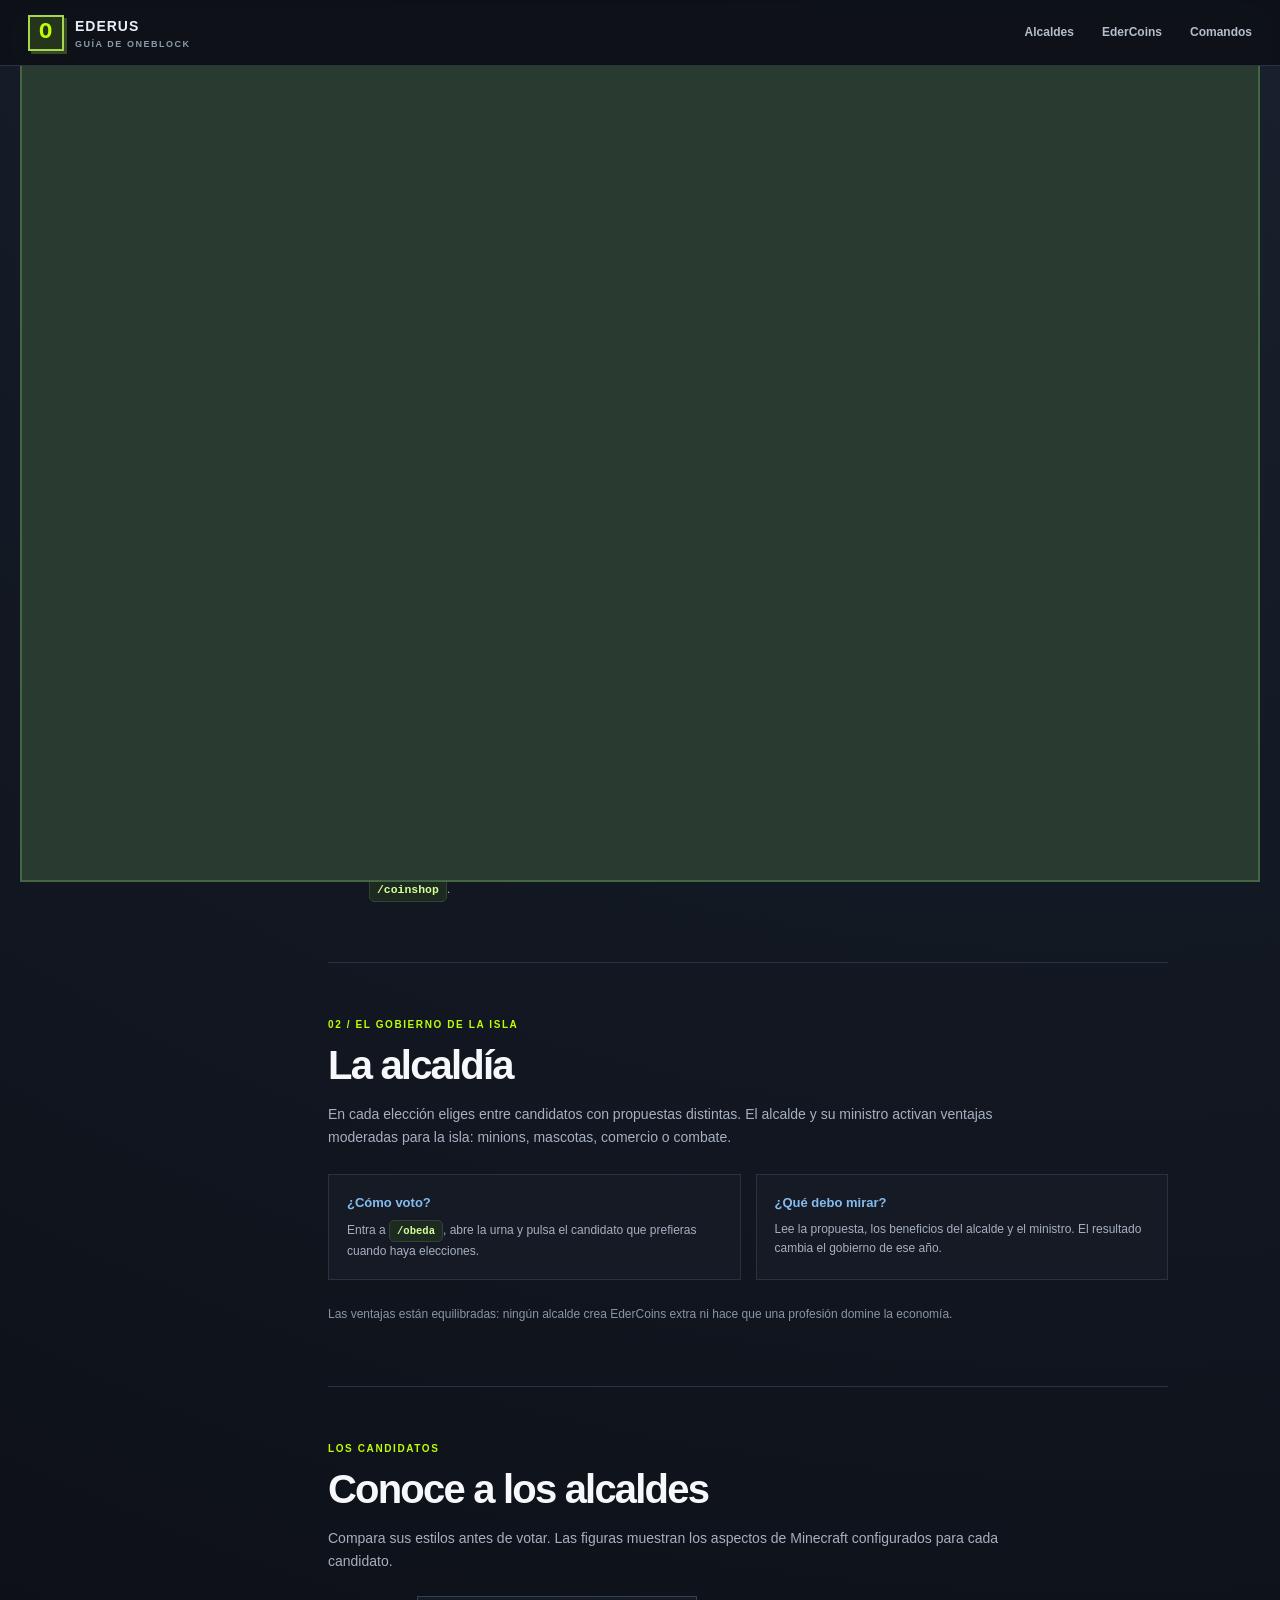
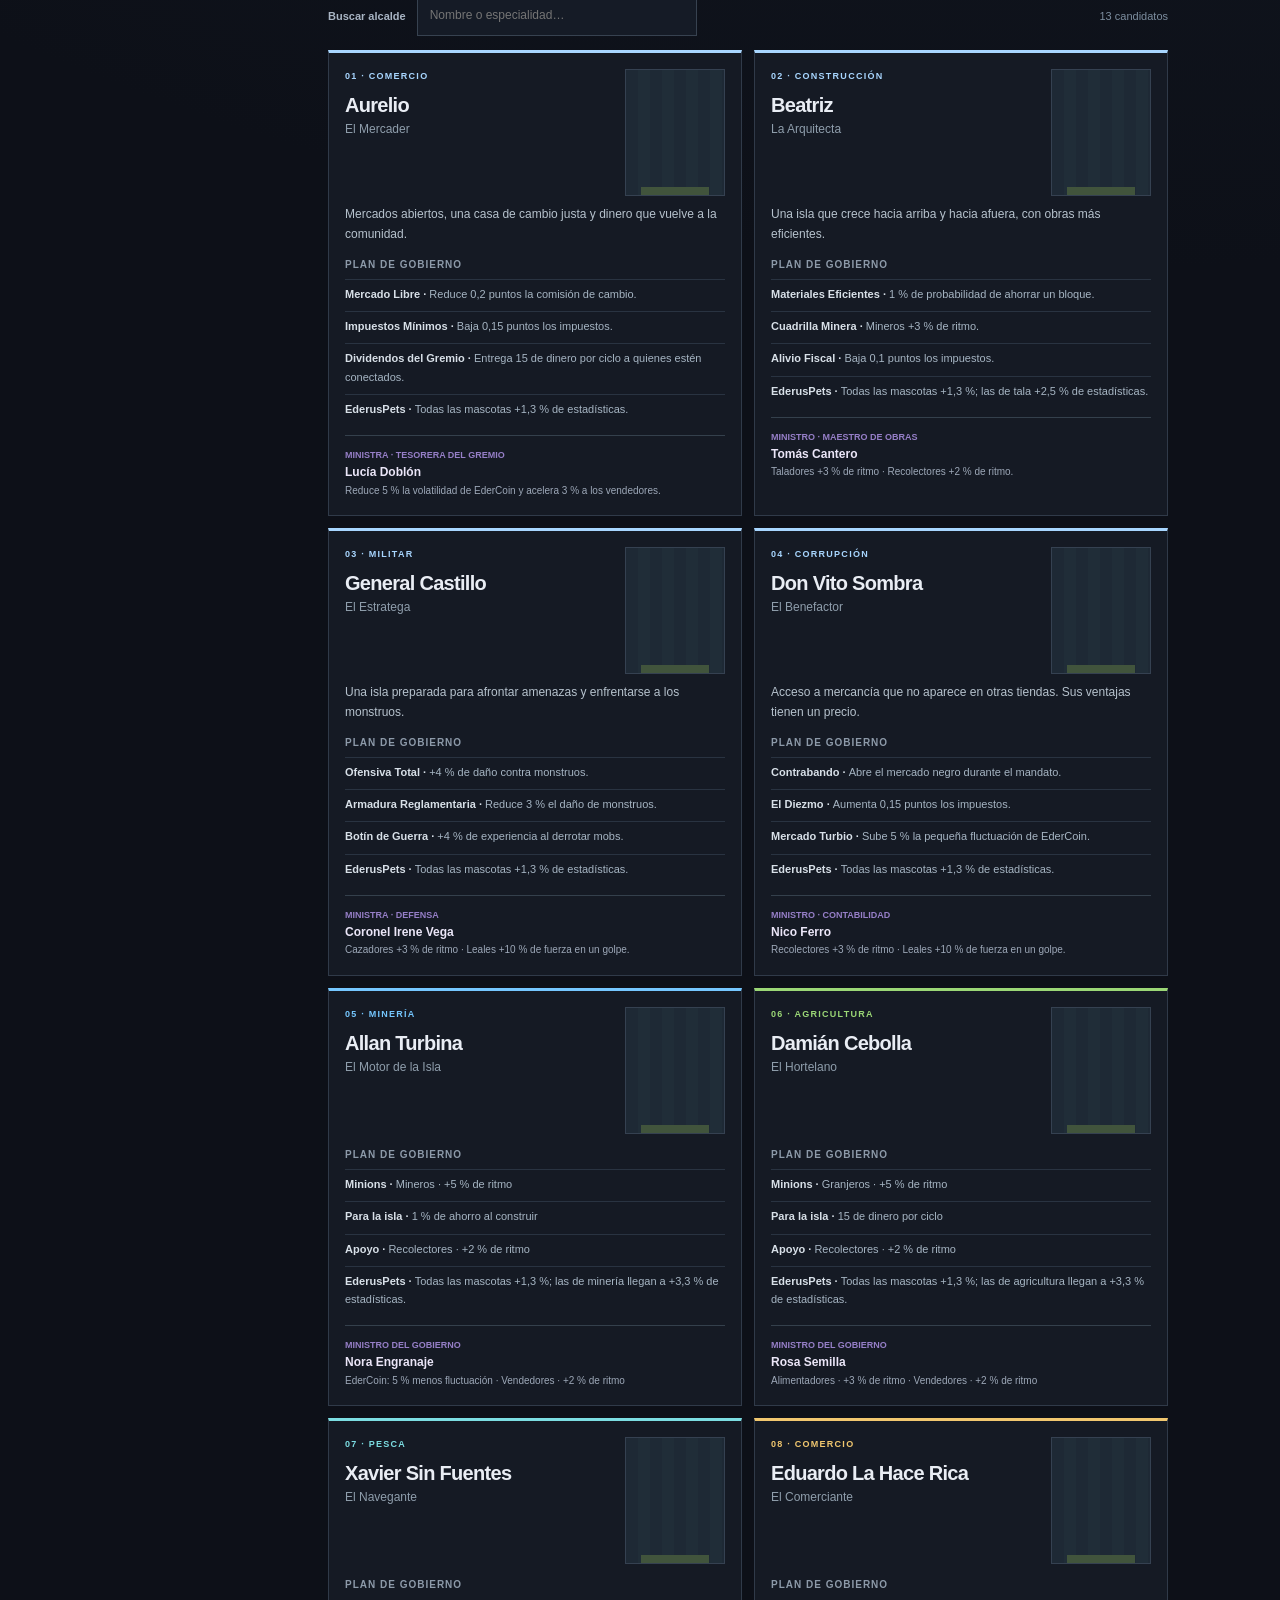
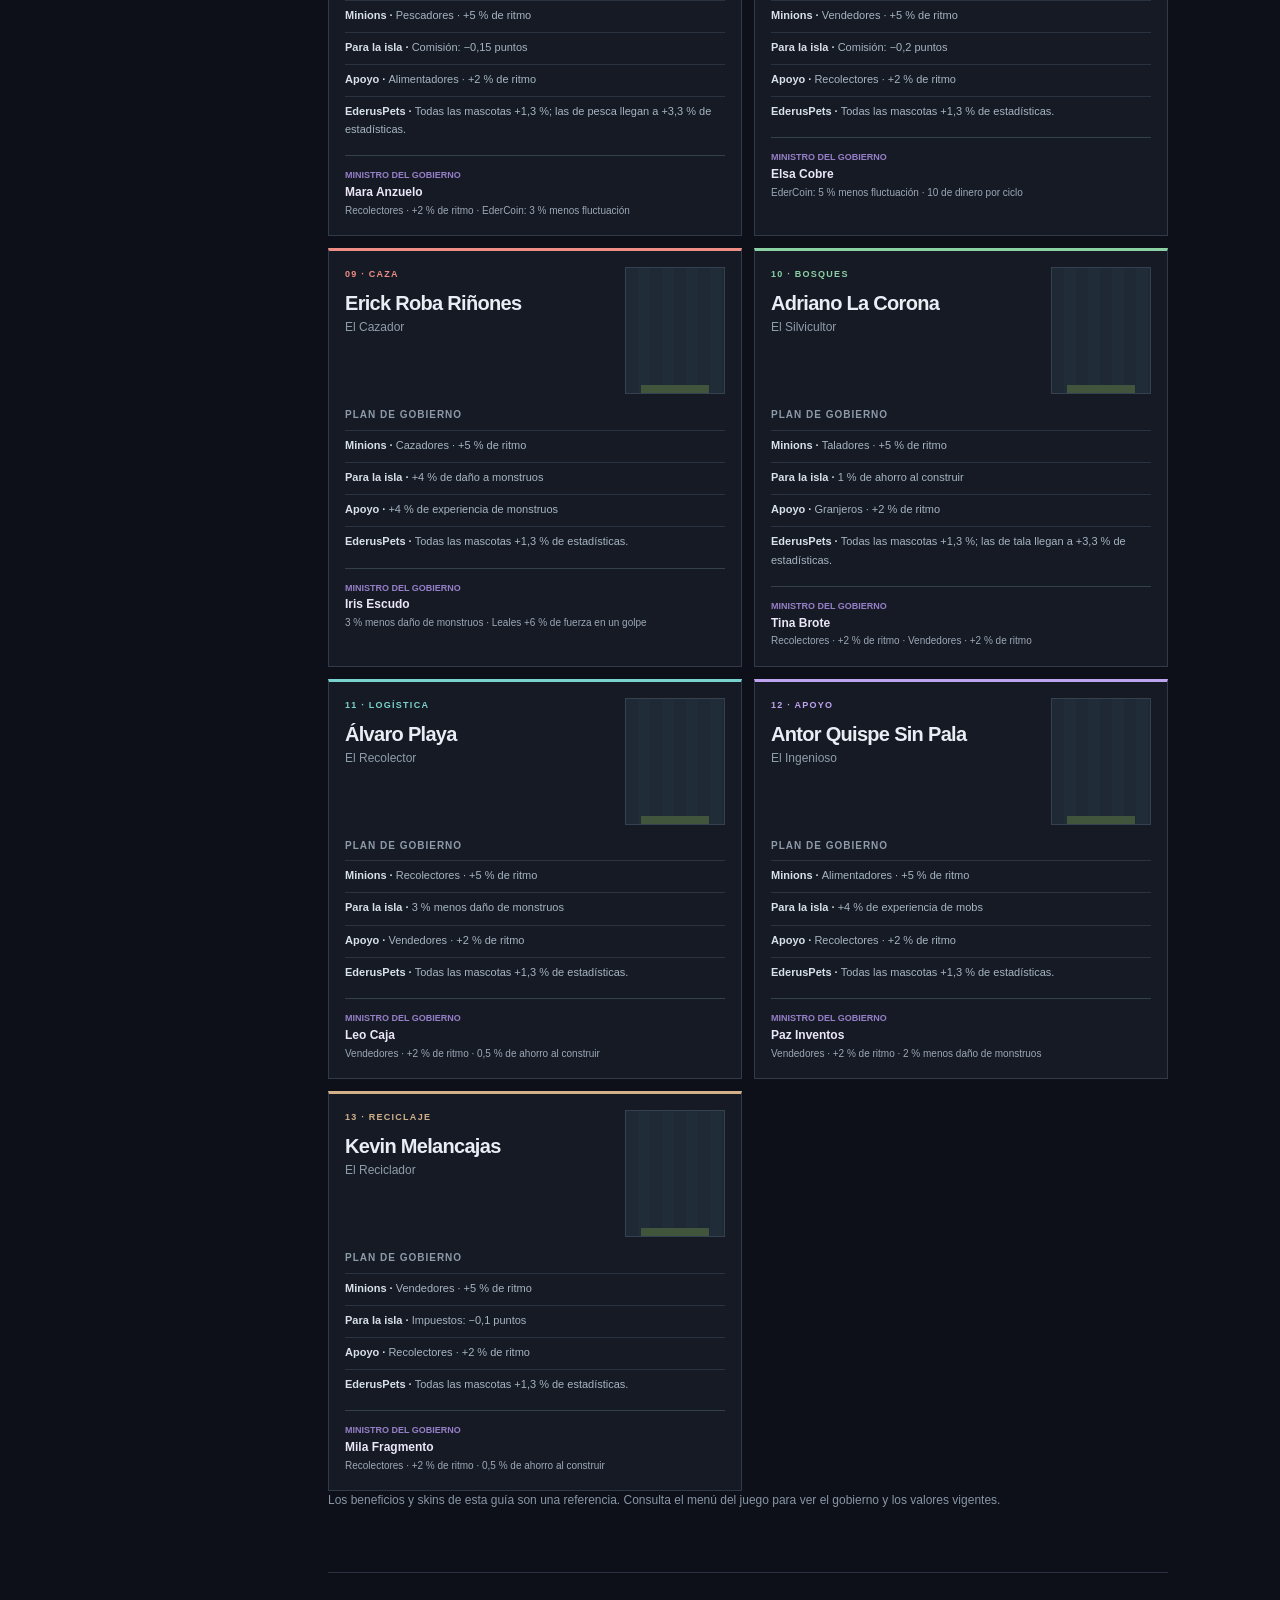
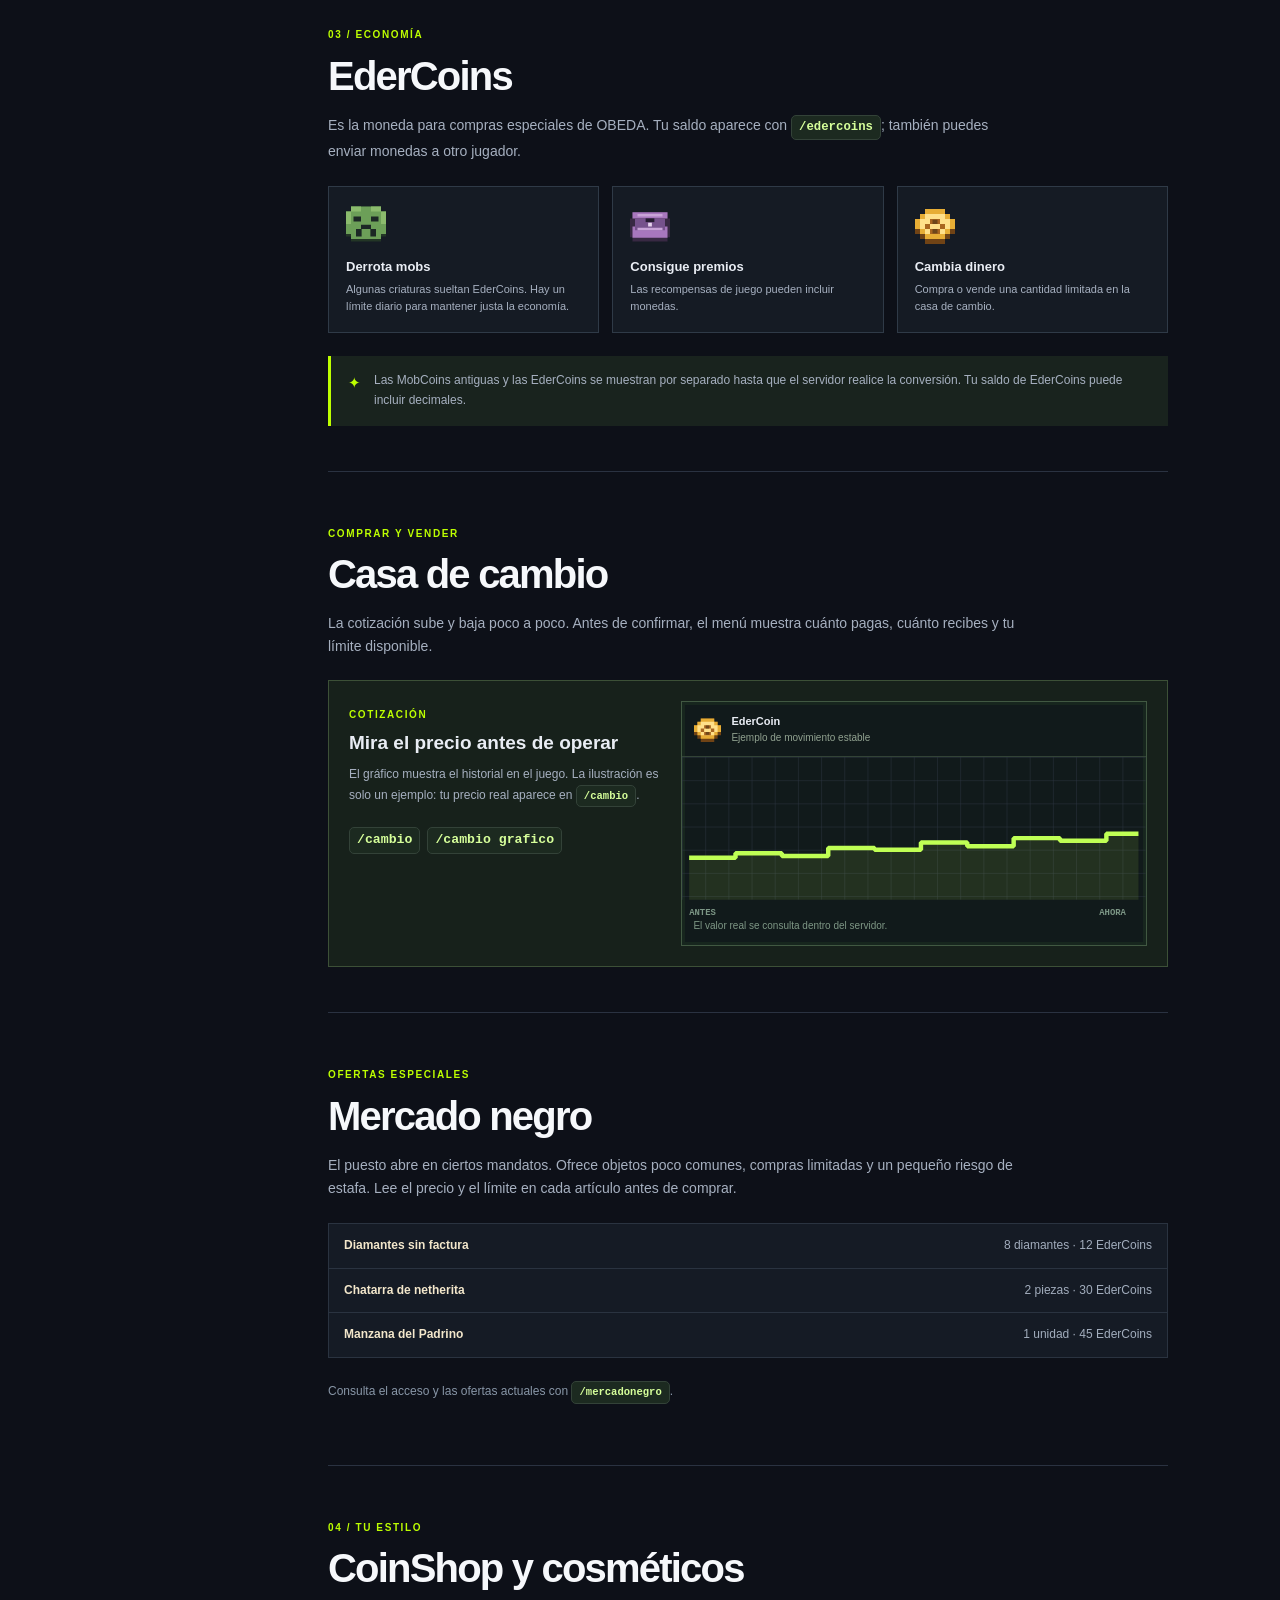
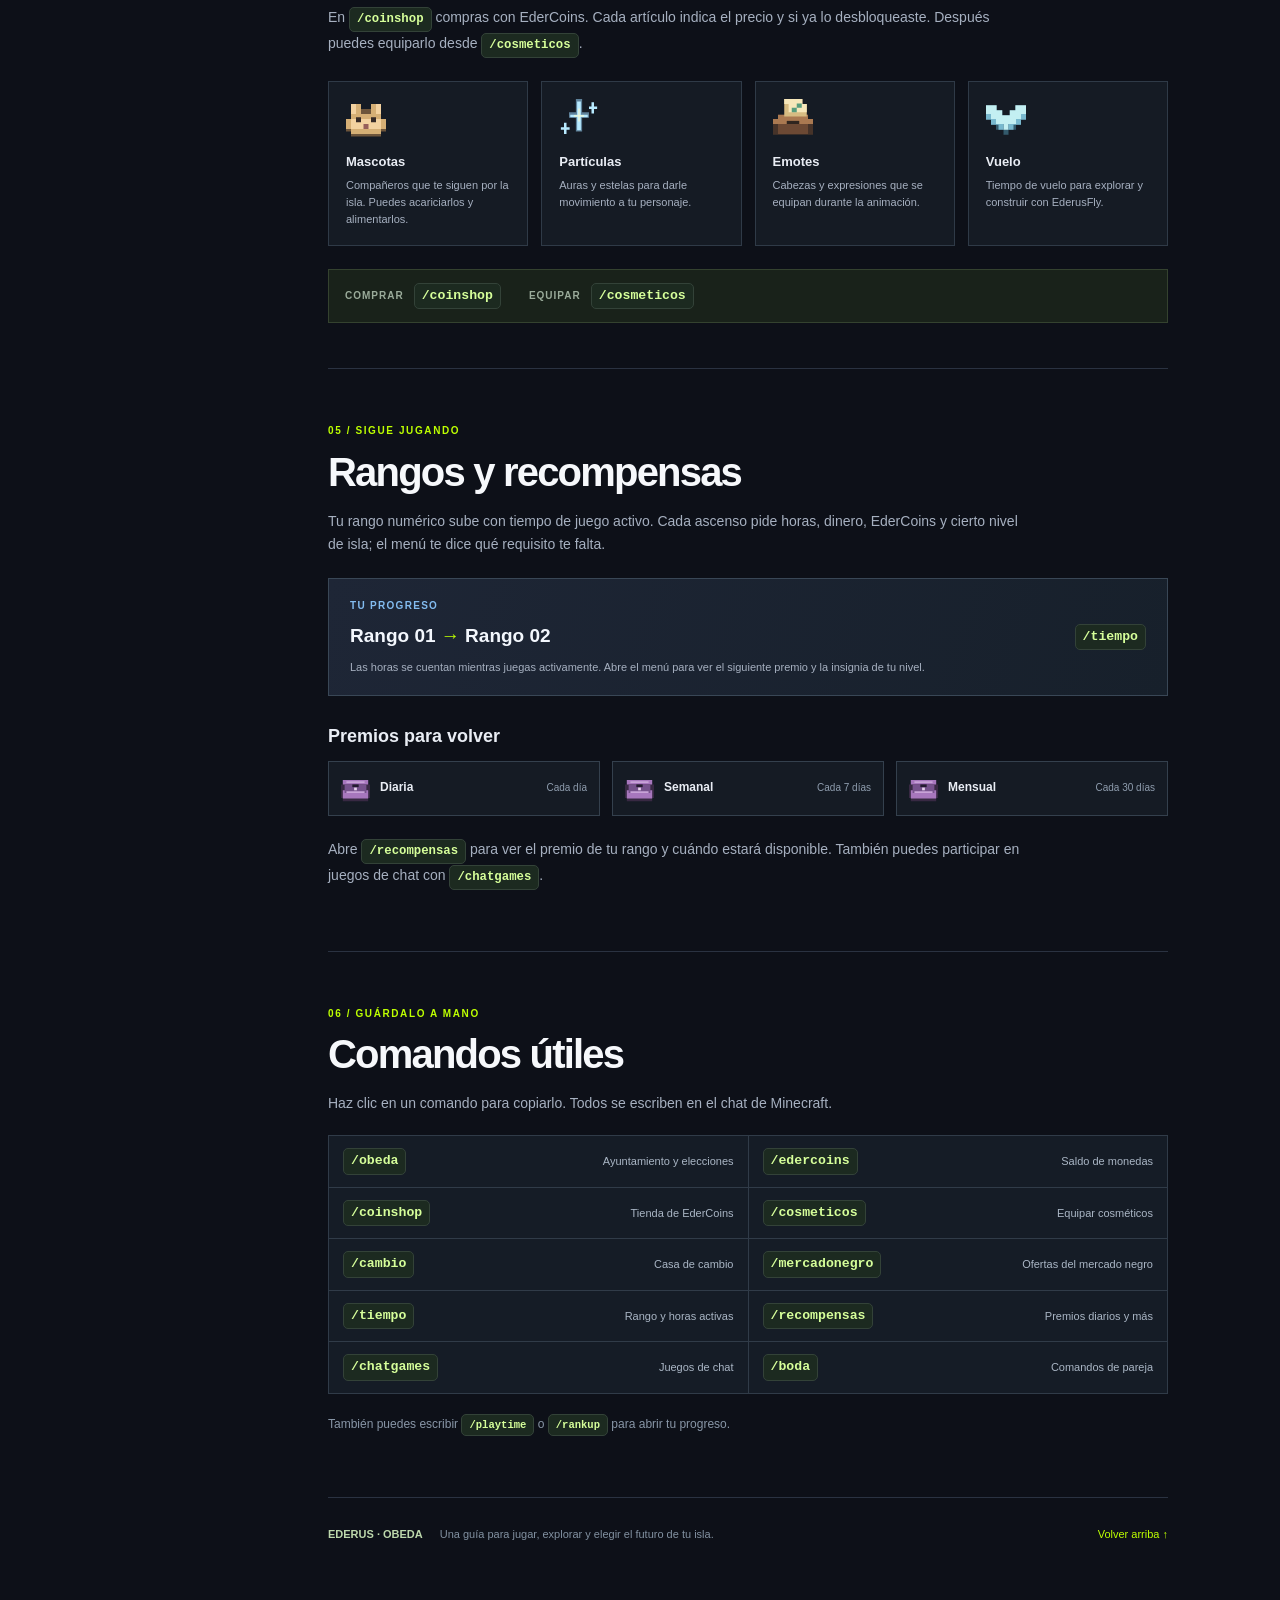
==== commit 9deea85e: "Renovar guía pública de OBEDA para jugadores" ====
--- a/guia-preview.html
+++ b/guia-preview.html
@@ -1,130 +1,113 @@
-<!doctype html>
-<html lang="es">
-<head>
-<meta charset="utf-8">
-<meta name="viewport" content="width=device-width, initial-scale=1">
-<meta name="theme-color" content="#0b0d10">
-<meta name="description" content="Guía completa de OBEDA para Ederus Network: alcaldía, elecciones, EderCoins, Coinshop, recompensas, comandos y configuración.">
-<title>OBEDA · Guía de OneBlock</title>
-<link rel="icon" href="data:image/svg+xml,%3Csvg xmlns='http://www.w3.org/2000/svg' viewBox='0 0 64 64'%3E%3Crect x='4' y='4' width='56' height='56' rx='5' fill='%23130f11' stroke='%23684047' stroke-width='4'/%3E%3Ctext x='32' y='44' text-anchor='middle' font-family='Arial' font-size='38' font-weight='bold' fill='%23df9687'%3EO%3C/text%3E%3C/svg%3E">
-<link rel="stylesheet" href="styles.css"><script src="app.js" defer></script>
-</head>
-<body>
-<header class="top">
-  <a class="brand" href="#comenzar" aria-label="Ederus OBEDA, inicio"><span class="brand-icon">O</span><span>EDERUS <small>GUÍA DE OBEDA</small></span></a>
-  <div class="top-actions"><span class="world-label">ONEBLOCK · MINECRAFT</span><a class="quick-link" href="#comandos">Ver comandos <span>→</span></a></div>
-</header>
-<main class="shell" id="inicio">
-<section class="manual-cover" aria-label="OBEDA, guía del servidor Ederus OneBlock">
-    <div class="cover-copy">
-      <div class="eyebrow">LA GUÍA DEL ONEBLOCK DE EDERUS <span class="season-ribbon">EDICIÓN HALLOWEEN</span></div>
-      <h1>OBEDA <span>por dentro</span></h1>
-      <p>Elige un tema y descubre qué puedes hacer en la isla: votar, ganar EderCoins, cambiar monedas, comprar cosméticos y reclamar recompensas.</p>
-      <div class="cover-shortcut"><small>PARA ENTRAR</small><code>/obeda</code><span>Abre el ayuntamiento dentro de Minecraft.</span></div>
-    </div>
-    <div class="cover-items" aria-hidden="true"><svg class="item-coin"><use href="assets/obeda-items.svg#coin"/></svg><svg class="item-ballot"><use href="assets/obeda-items.svg#ballot"/></svg><svg class="item-pet"><use href="assets/obeda-items.svg#pet"/></svg><svg class="item-shulker"><use href="assets/obeda-items.svg#shulker"/></svg><img class="halloween-lantern" src="assets/halloween-lantern.svg" alt=""><span>POLÍTICA · ECONOMÍA · COSMÉTICOS</span></div>
-  </section>
-  <div class="content-grid">
-  <article class="chapter-content" id="guideContent">
-    <nav class="chapter-nav" aria-label="Secciones de la guía" role="tablist">
-      <a class="chapter" role="tab" href="#comenzar" data-chapter="comenzar"><svg aria-hidden="true"><use href="assets/obeda-items.svg#ballot"/></svg> Empezar</a>
-      <a class="chapter" role="tab" href="#alcaldia" data-chapter="alcaldia"><svg aria-hidden="true"><use href="assets/obeda-items.svg#ballot"/></svg> Alcaldía</a>
-      <a class="chapter" role="tab" href="#economia" data-chapter="economia"><svg aria-hidden="true"><use href="assets/obeda-items.svg#coin"/></svg> EderCoins y tiendas</a>
-      <a class="chapter" role="tab" href="#progreso" data-chapter="progreso"><svg aria-hidden="true"><use href="assets/obeda-items.svg#shulker"/></svg> Recompensas</a>
-      <a class="chapter" role="tab" href="#comandos" data-chapter="comandos"><svg aria-hidden="true"><use href="assets/obeda-items.svg#spark"/></svg> Comandos</a>
-      <a class="chapter" role="tab" href="#configuracion" data-chapter="configuracion"><svg aria-hidden="true"><use href="assets/obeda-items.svg#market"/></svg> Administración</a>
-    </nav>
-    <span class="anchor-point" id="comenzar"></span>
-    <section class="panel" id="panel-comenzar" data-panel="comenzar">
-      <div class="section-head"><div class="section-number">CAPÍTULO 01 · PARA EMPEZAR</div><h2>Bienvenido a OBEDA</h2><p>OBEDA reúne la política, la economía y varias actividades sociales de Ederus Network. Puedes jugar con sus sistemas sin ser alcalde: vota, comercia, gana recompensas o participa en los retos.</p></div>
-      <div class="callout blue"><span class="callout-icon">✦</span><div><b>Empieza aquí</b><p>Escribe <code>/obeda</code> para abrir el ayuntamiento. Allí verás los sistemas disponibles y podrás entrar a la urna cuando las elecciones estén abiertas.</p></div></div>
-      <h3>Tu primera visita</h3><div class="steps"><div><b>1</b><p>Abre <code>/obeda</code> y revisa el menú principal.</p></div><div><b>2</b><p>Consulta quién es el alcalde y si hay votación activa.</p></div><div><b>3</b><p>Usa <code>/edercoins</code> para ver tus monedas y las opciones de tu cuenta.</p></div><div><b>4</b><p>Abre <code>/recompensas</code> para revisar premios disponibles.</p></div></div>
-      <h3>Qué puedes hacer en OBEDA</h3><div class="feature-grid"><div class="feature-card"><span class="feature-icon aqua">⌂</span><b>Elegir gobierno</b><p>Conoce a los candidatos, vota y consulta el año de la alcaldía.</p></div><div class="feature-card"><span class="feature-icon gold">◉</span><b>Conseguir EderCoins</b><p>Gana monedas jugando y úsalas en los artículos disponibles.</p></div><div class="feature-card"><span class="feature-icon violet">✧</span><b>Reclamar premios</b><p>Revisa recompensas diarias, semanales y mensuales.</p></div><div class="feature-card"><span class="feature-icon mint">☄</span><b>Jugar con la comunidad</b><p>Participa en retos de chat y usa actividades sociales.</p></div></div>
-    </section>
-    <span class="anchor-point" id="alcaldia"></span><section class="panel" id="panel-alcaldia" data-panel="alcaldia">
-      <div class="section-head"><div class="section-number">CAPÍTULO 02 · GOBIERNO DE LA ISLA</div><h2>Alcaldía, elecciones y estadísticas</h2><p>El alcalde dirige los beneficios políticos vigentes para el servidor. El ministro acompaña al gobierno y puede compartir los efectos configurados. El calendario se organiza por años de OBEDA.</p></div>
-      <div class="government-card"><div class="gov-top"><span class="gov-symbol">⌂</span><span class="live-label"><i></i> FICHA DEL GOBIERNO</span><span class="year">AÑO <code>%obeda_anio%</code></span></div><div class="gov-main"><div><small>ALCALDE ACTUAL</small><h3><span class="ph" data-copy="%obeda_alcalde%">%obeda_alcalde%</span></h3><p><span class="ph" data-copy="%obeda_alcalde_titulo%">%obeda_alcalde_titulo%</span> · categoría <span class="ph" data-copy="%obeda_alcalde_categoria%">%obeda_alcalde_categoria%</span></p></div><div class="minister"><small>MINISTRO</small><b class="ph" data-copy="%obeda_ministro%">%obeda_ministro%</b><span class="ph" data-copy="%obeda_ministro_titulo%">%obeda_ministro_titulo%</span></div></div><div class="gov-stats"><div><small>TIEMPO EN EL CARGO</small><b class="ph" data-copy="%obeda_alcalde_desde%">%obeda_alcalde_desde%</b></div><div><small>MANDATO RESTANTE</small><b class="ph" data-copy="%obeda_tiempo_mandato%">%obeda_tiempo_mandato%</b></div><div><small>BENEFICIOS ACTIVOS</small><b class="ph" data-copy="%obeda_beneficios%">%obeda_beneficios%</b></div></div><div class="gov-foot">Alcalde por golpe: <code>%obeda_alcalde_por_golpe%</code><span>Los valores aparecen al integrar los placeholders en el servidor.</span></div></div>
-      <div class="two-col"><div><h3>Cómo funcionan las elecciones</h3><ol class="plain-list"><li><b>Postulación.</b> Si están habilitadas, los jugadores pueden presentar candidatura con <code>/obeda postular</code>.</li><li><b>Campaña.</b> Los candidatos pueden mostrar su propuesta y proponer un ministro.</li><li><b>Votación.</b> Abre la urna desde <code>/obeda</code> cuando la votación esté disponible.</li><li><b>Resultados.</b> OBEDA anuncia al ganador y actualiza el gobierno y sus beneficios.</li></ol></div><div class="side-stat"><h3>Datos de la elección</h3><div class="stat-line"><span>Estado de la urna</span><code>%obeda_estado%</code></div><div class="stat-line"><span>Votación abierta</span><code>%obeda_votacion_abierta%</code></div><div class="stat-line"><span>Personas que votaron</span><code>%obeda_votantes%</code></div><div class="stat-line"><span>Votos ponderados</span><code>%obeda_votos_totales%</code></div><div class="stat-line"><span>Cierre de votación</span><code>%obeda_tiempo_cierre%</code></div></div></div>
-      <h3>Mostrar votos de candidatos</h3><p class="muted">PlaceholderAPI permite añadir estadísticas a un scoreboard, holograma o menú. Sustituye <code>&lt;n&gt;</code> por la posición y <code>&lt;id&gt;</code> por el identificador del candidato.</p><div class="code-cards"><button class="copy-row" data-copy="%obeda_candidato_1%"><span>Candidato en la posición 1</span><code>%obeda_candidato_1%</code><b>Copiar</b></button><button class="copy-row" data-copy="%obeda_candidato_1_votos%"><span>Votos de candidato</span><code>%obeda_candidato_1_votos%</code><b>Copiar</b></button><button class="copy-row" data-copy="%obeda_candidato_1_porcentaje%"><span>Porcentaje de votos</span><code>%obeda_candidato_1_porcentaje%</code><b>Copiar</b></button><button class="copy-row" data-copy="%obeda_votos_<id>%"><span>Votos por identificador</span><code>%obeda_votos_&lt;id&gt;%</code><b>Copiar</b></button></div>
-      <div class="callout amber"><span class="callout-icon">!</span><div><b>Elección y año son acciones distintas</b><p><code>/obeda admin reiniciar</code> reinicia la votación actual y conserva el año y el gobierno. <code>/obeda admin reiniciaraño</code> inicia un nuevo año desde 1. <code>/obeda admin año &lt;número&gt;</code> cambia solo el número del año.</p></div></div>
-      <h3 class="roster-title" id="alcaldes">Las candidaturas de la isla</h3><p class="roster-intro">Compara las propuestas antes de votar. Los 13 gobiernos oficiales tienen cuatro propuestas del alcalde y dos del ministro, con límites para que ningún candidato domine por cantidad de ventajas. Los modelos 3D usan las texturas configuradas en OBEDA.</p>
-      <div class="candidate-roster">
-        <article class="candidate-card aurelio">
-          <div class="candidate-identity"><div><span class="candidate-category">01 · COMERCIO</span><h4>Aurelio</h4><p>El Mercader</p></div><div class="skin-stage"><span class="skin-pedestal"></span><img class="skin-render" data-skin-hash="e04568737bc3890b8624d97b1d2736419633b9116fc9c5273355a30a7797875f" alt="Modelo 3D de Aurelio"></div></div>
-          <p class="candidate-pitch">Mercados abiertos, una casa de cambio justa y dinero que vuelve a la comunidad.</p>
-          <div class="proposal-label">Plan de gobierno</div><ul class="benefit-list"><li><b>Mercado Libre</b><span>Reduce 0,2 puntos la comisión de cambio.</span></li><li><b>Impuestos Mínimos</b><span>Baja 0,15 puntos los impuestos.</span></li><li><b>Dividendos del Gremio</b><span>Entrega 15 de dinero por ciclo a quienes estén conectados.</span></li></ul>
-          <div class="minister-profile"><img class="skin-render minister-skin" data-render-type="head" data-skin-hash="a3ee23d4dc6fb34c11d73e2119e7e6b6def5cc2432657e46156d6b699d3fa16f" alt="Cabeza 3D de Lucía Doblón"><div><small>MINISTRA · TESORERA DEL GREMIO</small><b>Lucía Doblón</b><span>Reduce 5 % la volatilidad de EderCoin y acelera 3 % a los vendedores.</span></div></div>
-        </article>
-        <article class="candidate-card beatriz">
-          <div class="candidate-identity"><div><span class="candidate-category">02 · CONSTRUCCIÓN</span><h4>Beatriz</h4><p>La Arquitecta</p></div><div class="skin-stage"><span class="skin-pedestal"></span><img class="skin-render" data-skin-hash="7cb5e85651eb0b2bdc05f8362b5c8e72bb6156af8056668ff86dbd59c6f1af" alt="Modelo 3D de Beatriz"></div></div>
-          <p class="candidate-pitch">Una isla que crece hacia arriba y hacia afuera, con obras más eficientes.</p>
-          <div class="proposal-label">Plan de gobierno</div><ul class="benefit-list"><li><b>Materiales Eficientes</b><span>1 % de probabilidad de ahorrar un bloque.</span></li><li><b>Manos Rápidas</b><span>Prisa Minera I permanente.</span></li><li><b>Alivio Fiscal</b><span>Baja 0,1 puntos los impuestos.</span></li></ul>
-          <div class="minister-profile"><img class="skin-render minister-skin" data-render-type="head" data-skin-hash="c0d20f6033a58626841c80dc25e604fc22f8dba8eadad7de921330ff26e1659c" alt="Cabeza 3D de Tomás Cantero"><div><small>MINISTRO · MAESTRO DE OBRAS</small><b>Tomás Cantero</b><span>Taladores +3 % de ritmo · Recolectores +2 % de ritmo.</span></div></div>
-        </article>
-        <article class="candidate-card castillo">
-          <div class="candidate-identity"><div><span class="candidate-category">03 · MILITAR</span><h4>General Castillo</h4><p>El Estratega</p></div><div class="skin-stage"><span class="skin-pedestal"></span><img class="skin-render" data-skin-hash="d5b7b79ffdda8f28a9fbe3f9af166261fa476ab09eefd49c3f382f229320fe2b" alt="Modelo 3D de General Castillo"></div></div>
-          <p class="candidate-pitch">Una isla preparada para afrontar amenazas y enfrentarse a los monstruos.</p>
-          <div class="proposal-label">Plan de gobierno</div><ul class="benefit-list"><li><b>Ofensiva Total</b><span>+4 % de daño contra monstruos.</span></li><li><b>Armadura Reglamentaria</b><span>Reduce 3 % el daño de monstruos.</span></li><li><b>Botín de Guerra</b><span>+4 % de experiencia al derrotar mobs.</span></li></ul>
-          <div class="minister-profile"><img class="skin-render minister-skin" data-render-type="head" data-skin-hash="7b84c1310b70b1e426a031fee9ce33b057f1aec5a1b821d83bf43e17d43be606" alt="Cabeza 3D de Irene Vega"><div><small>MINISTRA · DEFENSA</small><b>Coronel Irene Vega</b><span>Cazadores +3 % de ritmo · Leales +10 % de fuerza en un golpe.</span></div></div>
-        </article>
-        <article class="candidate-card vito">
-          <div class="candidate-identity"><div><span class="candidate-category">04 · CORRUPCIÓN</span><h4>Don Vito Sombra</h4><p>El Benefactor</p></div><div class="skin-stage"><span class="skin-pedestal"></span><img class="skin-render" data-skin-hash="4ad57b2a2da695adfbe61dca68ebc3870c0672c85cdb31acc24911a04eefd502" alt="Modelo 3D de Don Vito Sombra"></div></div>
-          <p class="candidate-pitch">Acceso a mercancía que no aparece en otras tiendas. Sus ventajas tienen un precio.</p>
-          <div class="proposal-label">Plan de gobierno</div><ul class="benefit-list"><li><b>Contrabando</b><span>Abre el mercado negro durante el mandato.</span></li><li class="benefit-risk"><b>El Diezmo</b><span>Aumenta 0,15 puntos los impuestos.</span></li><li class="benefit-risk"><b>Mercado Turbio</b><span>Sube 5 % la pequeña fluctuación de EderCoin.</span></li></ul>
-          <div class="minister-profile"><img class="skin-render minister-skin" data-render-type="head" data-skin-hash="a0740611a652ebe96db152a9da8cae944a6961374370f8b3d2cb57611775917f" alt="Cabeza 3D de Nico Ferro"><div><small>MINISTRO · CONTABILIDAD</small><b>Nico Ferro</b><span>Recolectores +3 % de ritmo · Leales +10 % de fuerza en un golpe.</span></div></div>
-        </article>
-      </div>
-      <div class="roster-note"><b>¿Quién gobierna ahora?</b><p>El alcalde, su ministro y los beneficios vigentes se consultan dentro del servidor. Los nuevos candidatos están en <code>candidatos-adicionales.yml</code>; sus nombres, cabezas y propuestas se pueden editar.</p></div>
-      <h3>Los minions, las mascotas y el gobierno</h3><p>Los bonos de minions aceleran ligeramente a una familia y sus variantes especializadas compatibles: el máximo es 6 %. Con EderusPets actualizado, todo gobierno da +0,5 % a las estadísticas de mascotas; las propuestas de estos alcaldes suman +0,8 %. Si el alcalde favorece minería, agricultura, tala o pesca, las mascotas de esa familia reciben además el 40 % de su bono de minions. Por ejemplo: +5 % de ritmo minero significa +2 % adicional para mascotas mineras. El bono se retira al cambiar de gobierno y no genera EderCoins nuevos.</p>
-      <details class="technical-detail"><summary>Ver las 45 variantes del catálogo</summary><p><b>Generales (5):</b> minero, talador, granjero, cazador y pescador.</p><p><b>Especializados (35):</b> mineros de carbón, cobre, hierro, oro, diamante, esmeralda y cuarzo; granjeros de trigo, zanahoria, papa y remolacha; pescadores de bacalao, salmón, pez tropical y pez globo; cazadores de zombi, esqueleto, araña, creeper, enderman, piglin, cerdo, vaca, oveja y pollo; taladores de roble, abeto, abedul, jungla, acacia, roble oscuro, manglar, cerezo, carmesí y deformado.</p><p><b>Apoyo (5):</b> Minero X, recolector, cocinero, reciclador y vendedor. El JAR de LitMinions inspeccionado no carga clases de Minero X ni reciclador; OBEDA deja preparado su bono para una versión compatible.</p></details>
-      <p class="skin-credit">Aspectos ilustrativos de Minecraft. Las cabezas de los nueve alcaldes nuevos y sus ministros proceden de <a href="https://minecraft-heads.com/" target="_blank" rel="noopener noreferrer">Minecraft Heads</a> y se pueden cambiar en el YML de candidatos.</p>
-    </section>
-    <span class="anchor-point" id="economia"></span><section class="panel" id="panel-economia" data-panel="economia">
-      <div class="section-head"><div class="section-number">CAPÍTULO 03 · MONEDAS Y COMERCIO</div><h2>EderCoins y tiendas</h2><p>Los EderCoins son la moneda propia de OBEDA. OBEDA mantiene su saldo separado; todavía no se ha combinado con el saldo de UltimateMobCoins.</p></div>
-      <div class="coin-banner"><svg class="coin-image" aria-hidden="true"><use href="assets/obeda-items.svg#coin"/></svg><div><small>CONSULTA TU SALDO</small><h3><code>/edercoins</code></h3><p>Consulta, envía monedas y revisa el ranking.</p></div><div class="balance-pill"><small>TU SALDO</small><span>Lo verás dentro del juego</span></div></div>
-      <h3>Cómo conseguir EderCoins</h3><div class="feature-grid three"><div class="feature-card"><span class="feature-icon gold">⚔</span><b>Derrota criaturas</b><p>Algunas criaturas dan EderCoins al derrotarlas. La cantidad y las excepciones dependen de la configuración del servidor.</p></div><div class="feature-card"><span class="feature-icon aqua">▣</span><b>Reclama recompensas</b><p>Los premios diarios, semanales y mensuales también pueden incluir EderCoins.</p></div><div class="feature-card"><span class="feature-icon mint">↗</span><b>Recibe de otro jugador</b><p>Otro jugador puede enviarte monedas con el comando de pago.</p></div></div>
-      <h3>Casa de cambio</h3><p>La cotización se mantiene cerca de un precio base: por defecto, entre 85 y 115 si el precio base es 100. Cada actualización mueve como máximo 0,5 %. El alcalde puede influir un poco en la comisión y la volatilidad, pero no romper esos límites.</p><div class="command-row"><code>/cambio precio</code><span>Ver precio actual</span><code>/cambio comprar</code><span>Comprar con dinero de Vault</span><code>/cambio vender</code><span>Vender EderCoins</span></div>
-      <div class="exchange-panel"><div class="exchange-copy"><span class="small-label">CASA DE CAMBIO</span><h4>El precio cambia en el juego</h4><p>La referencia inicial es 100 y se actualiza cada 5 minutos. Consulta el historial antes de comprar o vender.</p><code>/cambio grafico</code></div><figure class="exchange-chart"><div class="chart-heading"><svg aria-hidden="true"><use href="assets/obeda-items.svg#coin"/></svg><div><b>Historial de cotización</b><span>EderCoin / dinero del servidor</span></div><i>↗</i></div><svg viewBox="0 0 520 178" role="img" aria-label="Ejemplo de gráfico de cotización con escalones al estilo Minecraft"><defs><pattern id="blockGrid" width="32" height="32" patternUnits="userSpaceOnUse"><path d="M32 0H0V32" fill="none" stroke="#26342f" stroke-width="1"/></pattern><pattern id="chartHatch" width="8" height="8" patternUnits="userSpaceOnUse"><rect width="8" height="8" fill="#244536"/><rect width="4" height="4" fill="#315d44"/></pattern></defs><rect width="520" height="156" fill="url(#blockGrid)"/><path class="chart-area" d="M16 126H64V110H112V118H160V94H208V104H256V80H304V88H352V63H400V72H448V39H504V156H16Z"/><path class="chart-shadow" d="M16 132H64V116H112V124H160V100H208V110H256V86H304V94H352V69H400V78H448V45H504"/><path class="chart-line" d="M16 126H64V110H112V118H160V94H208V104H256V80H304V88H352V63H400V72H448V39H504"/><rect class="chart-point" x="498" y="33" width="12" height="12"/><text x="16" y="172">HACE 1 H</text><text x="454" y="172">AHORA</text></svg><figcaption>Ejemplo visual · el precio real se consulta en <code>/cambio grafico</code></figcaption></figure></div>
-      <div class="note"><b>Los saldos siguen separados</b><p>Los EderCoins de OBEDA, la economía de Vault y las monedas de otros plugins son sistemas distintos. Aún no se ha migrado ni sincronizado el saldo de UltimateMobCoins.</p></div>
-      <h3>Coinshop y cosméticos</h3><p>La tienda muestra qué artículos puedes comprar, cuáles ya desbloqueaste y qué te falta para acceder a cada uno. Las compras de vuelo se entregan con EderusFly cuando está instalado.</p><div class="shop-grid"><div class="shop-item"><svg aria-hidden="true"><use href="assets/obeda-items.svg#pet"/></svg><b>Mascotas</b><p>Cerdito, conejito, rana, allay, ajolote, panda, zorro y más. Desde 1.000 EderCoins; el dragón mini VIP cuesta 1.600. Puedes acariciarlas y darles su comida favorita.</p></div><div class="shop-item"><svg aria-hidden="true"><use href="assets/obeda-items.svg#spark"/></svg><b>Partículas y emotes</b><p>Auras desde 800 EderCoins y emotes de personaje por 500. Compra y equipa cada efecto desde su menú.</p></div><div class="shop-item"><svg aria-hidden="true"><use href="assets/obeda-items.svg#wing"/></svg><b>Tiempo de vuelo</b><p>30 minutos desde 800 EderCoins. Hay ofertas normales y VIP, con un límite diario para cada paquete.</p></div></div><div class="callout blue"><span class="callout-icon">↗</span><div><b>Comprar y equipar</b><p><code>/obeda tiendacosmeticos</code> abre la tienda. <code>/obeda cosmeticos</code> abre tu vestidor. La compra desbloquea el cosmético para que puedas activarlo cuando quieras.</p></div></div>
-      <h3>Mercado negro</h3><p>Mercancía especial que aparece durante algunos gobiernos o cuando la administración abre el puesto. Sus compras se limitan por mandato; revisa <code>/mercadonegro</code> para saber si está disponible.</p><div class="market-samples"><div><b>Diamantes sin factura</b><span>8 diamantes · 12 EderCoins · hasta 4 compras</span></div><div><b>Chatarra de netherita</b><span>2 unidades · 30 EderCoins · hasta 2 compras</span></div><div><b>Manzana del Padrino</b><span>1 unidad · 45 EderCoins · 1 compra</span></div></div><p class="market-note">El catálogo tiene un 3 % de probabilidad de estafa. Las ofertas y el acceso pueden cambiar con el mandato.</p>
-    </section>
-    <span class="anchor-point" id="progreso"></span><section class="panel" id="panel-progreso" data-panel="progreso">
-      <div class="section-head"><div class="section-number">CAPÍTULO 04 · ACTIVIDADES DEL SERVIDOR</div><h2>Progreso, recompensas y diversión</h2><p>Además de las elecciones y la economía, OBEDA suma objetivos recurrentes y actividades para compartir con el resto del servidor.</p></div>
-      <h3>Recompensas</h3><div class="reward-row"><div class="reward-card daily"><small>RECOMPENSA DIARIA</small><span>01 día</span><p>Vuelve cada día y revisa si ya puedes reclamar tu premio.</p></div><div class="reward-card weekly"><small>RECOMPENSA SEMANAL</small><span>07 días</span><p>Premio de mayor ciclo; el contenido puede variar según tu rango.</p></div><div class="reward-card monthly"><small>RECOMPENSA MENSUAL</small><span>30 días</span><p>Premio mensual configurado para el servidor.</p></div></div><div class="callout mint"><span class="callout-icon">✓</span><div><b>Cómo abrir el menú</b><p>Escribe <code>/recompensas</code>. Los premios y ciclos se administran desde OBEDA.</p></div></div>
-      <h3>Juegos de chat</h3><p>Responde antes que los demás para ganar puntos y premios. Hay retos de palabras mezcladas, completar texto, escribir al revés, rapidez, cálculo mental y trivia. Consulta <code>/chatgames</code> para ver el reto o cuándo comienza el siguiente.</p><div class="info-strip"><div><b>Participar</b><code>/chatgames</code></div><div><b>Ver ranking</b><code>/chatgames top</code></div><div><b>Otros alias</b><code>/juegos · /cg</code></div></div>
-      <h3>Posturas y vida social</h3><p>Usa <code>/sit</code>, <code>/lay</code>, <code>/bellyflop</code>, <code>/spin</code> o <code>/crawl</code> para probar posturas. Los comandos de <code>/gsit</code> permiten levantarse o sentarse sobre bloques y jugadores si están habilitados.</p><div class="note"><b>Bodas</b><p>OBEDA incluye comandos sociales de pareja: propuestas, aceptación, casa, chat, cuenta conjunta, mochila e hijos. Si BodasEderus está instalado, consulta también su menú y configuración. Los comandos se detallan en el capítulo de comandos.</p></div>
-    </section>
-    <span class="anchor-point" id="comandos"></span><section class="panel" id="panel-comandos" data-panel="comandos">
-      <div class="section-head"><div class="section-number">CAPÍTULO 05 · REFERENCIA RÁPIDA</div><h2>Comandos de OBEDA</h2><p>Escribe el comando en el chat. Los argumentos entre corchetes son opcionales; los que aparecen entre &lt; &gt; deben reemplazarse por un valor.</p></div>
-      <div class="command-group"><h3>Ayuntamiento y política</h3><div class="command-row"><code>/obeda</code><span>Abrir ayuntamiento y urna</span><code>/obeda ayuda</code><span>Ayuda clicable</span><code>/obeda postular</code><span>Gestionar candidatura</span><code>/golpe estado</code><span>Consultar golpe de Estado</span><code>/golpe requisitos</code><span>Ver requisitos para iniciar</span></div></div>
-      <div class="command-group"><h3>EderCoins y tiendas</h3><div class="command-row"><code>/edercoins</code><span>Ver saldo y opciones</span><code>/edercoins pagar &lt;jugador&gt; &lt;n&gt;</code><span>Enviar monedas</span><code>/cambio</code><span>Abrir casa de cambio</span><code>/mercadonegro</code><span>Ver el mercado negro</span><code>/obeda coinshop</code><span>Tienda principal</span><code>/recompensas</code><span>Menú de recompensas</span></div></div>
-      <div class="command-group"><h3>Juegos y posturas</h3><div class="command-row"><code>/chatgames</code><span>Ver reto y temporizador</span><code>/chatgames top</code><span>Ver ranking</span><code>/gsit</code><span>Ayuda para posturas</span><code>/sit · /lay · /crawl</code><span>Acciones rápidas</span></div></div>
-      <div class="command-group"><h3>Bodas</h3><div class="command-row"><code>/boda</code><span>Abrir ayuda y opciones</span><code>/boda proponer &lt;jugador&gt;</code><span>Enviar propuesta</span><code>/boda aceptar · rechazar</code><span>Responder una propuesta</span><code>/boda info</code><span>Consultar estado de pareja</span><code>/boda casa · mochila</code><span>Casa compartida y mochila</span><code>/bc &lt;mensaje&gt;</code><span>Chat de pareja</span><code>/kiss · /hug</code><span>Acciones sociales</span></div></div>
-      <div class="note"><b>Comandos de administración</b><p>El panel completo se abre con <code>/obeda admin</code> y requiere <code>obeda.admin</code>. Incluye controles de elecciones, candidatos, economía, mercado negro, chatgames, bodas, anuncios, recompensas, datos y reinicio del servidor. Ejecuta <code>/obeda ayuda</code> para ver las variantes habilitadas en tu versión.</p></div>
-    </section>
-    <span class="anchor-point" id="configuracion"></span><section class="panel" id="panel-configuracion" data-panel="configuracion">
-      <div class="section-head"><div class="section-number">CAPÍTULO 06 · CONFIGURACIÓN DEL SERVIDOR</div><h2>Administrar y personalizar OBEDA</h2><p>Los textos, menús y valores de juego están separados por función para que puedas cambiar solo el módulo que necesitas.</p></div>
-      <h3>Instalar OBEDA</h3><div class="steps"><div><b>1</b><p>Comprueba que el servidor use <strong>Paper 26.2</strong> y <strong>Java 25 o superior</strong>.</p></div><div><b>2</b><p>Instala <strong>Vault</strong> y una economía compatible, como EssentialsX.</p></div><div><b>3</b><p>Coloca el archivo de OBEDA en <code>plugins/</code> y reinicia el servidor.</p></div><div><b>4</b><p>Opcional: instala LuckPerms para ponderar votos y PlaceholderAPI para mostrar estadísticas en otros menús.</p></div></div>
-      <div class="note"><b>Complementos opcionales</b><p>EderusFly habilita los artículos de vuelo de la tienda. BodasEderus amplía las funciones de pareja. Sus funciones requieren que esos complementos estén instalados.</p></div>
-      <h3>Panel de administración</h3><div class="admin-grid"><div><span class="admin-tag">ELECCIONES</span><p>Abrir o cerrar votaciones, administrar candidatos, fijar el año, reiniciar una elección y controlar golpes.</p></div><div><span class="admin-tag">ECONOMÍA</span><p>Gestionar precios, comisiones, impuestos, tesoro, EderCoins y mercado negro.</p></div><div><span class="admin-tag">COMUNIDAD</span><p>Configurar anuncios, chatgames, recompensas, posturas y bodas.</p></div><div><span class="admin-tag">MANTENIMIENTO</span><p>Recargar archivos, guardar datos, revisar base de datos y programar reinicios reales.</p></div></div>
-      <h3>Archivos ordenados</h3><div class="file-list"><div><code>configuracion/textos/mensajes.yml</code><span>Mensajes y avisos</span></div><div><code>configuracion/coinshop/coinshop.yml</code><span>Artículos y precios</span></div><div><code>configuracion/cosmeticos/cosmeticos.yml</code><span>Cosméticos y catálogos</span></div><div><code>configuracion/recompensas/recompensas.yml</code><span>Premios y ciclos</span></div><div><code>configuracion/anuncios/anuncios.yml</code><span>Anuncios automáticos</span></div><div><code>configuracion/juegos/chatgames.yml</code><span>Retos de chat</span></div><div><code>configuracion/economia/mob-drops.yml</code><span>Monedas al derrotar mobs</span></div><div><code>configuracion/bodas/bodas.yml</code><span>Opciones y costes de bodas</span></div><div><code>menus/</code><span>Diseños de menús, separados por módulo</span></div><div><code>datos/</code><span>Saldos, compras, recompensas y estado del plugin</span></div></div>
-      <div class="callout amber"><span class="callout-icon">!</span><div><b>Antes de editar</b><p>Haz una copia de seguridad. Respeta espacios e indentación YAML. Si el archivo tiene un error, la recarga conserva la configuración válida anterior y la consola señala el problema.</p></div></div>
-      <h3>Base de datos</h3><p>OBEDA puede configurarse para MySQL/MariaDB. Prepara la conexión en la configuración cuando tengas host, puerto, base, usuario y contraseña. Importar YAML a la base de datos es una acción explícita del panel; no implica migrar saldos de otros plugins. Mantén copias de seguridad antes de importar o cambiar de proveedor.</p>
-      <h3>Placeholders más usados</h3><div class="placeholder-grid"><button data-copy="%obeda_alcalde%"><span>Alcalde</span><code>%obeda_alcalde%</code></button><button data-copy="%obeda_ministro%"><span>Ministro</span><code>%obeda_ministro%</code></button><button data-copy="%obeda_anio%"><span>Año actual</span><code>%obeda_anio%</code></button><button data-copy="%obeda_votantes%"><span>Participación</span><code>%obeda_votantes%</code></button><button data-copy="%obeda_votos_totales%"><span>Total de votos</span><code>%obeda_votos_totales%</code></button><button data-copy="%obeda_beneficios%"><span>Beneficios activos</span><code>%obeda_beneficios%</code></button><button data-copy="%obeda_edercoins%"><span>Saldo personal</span><code>%obeda_edercoins%</code></button><button data-copy="%obeda_tesoro%"><span>Tesoro</span><code>%obeda_tesoro%</code></button></div>
-      <h3>Estadísticas y datos disponibles</h3><p class="muted">Además de los datos principales, la expansión de OBEDA ofrece placeholders de elección, economía, golpes, juegos y bodas. Pulsa una tarjeta para copiarla.</p><div class="placeholder-grid">
-      <button data-copy="%obeda_alcalde_color%"><span>Color del alcalde</span><code>%obeda_alcalde_color%</code></button><button data-copy="%obeda_alcalde_id%"><span>ID del alcalde</span><code>%obeda_alcalde_id%</code></button><button data-copy="%obeda_alcalde_por_golpe%"><span>Alcalde por golpe</span><code>%obeda_alcalde_por_golpe%</code></button><button data-copy="%obeda_tiempo_cierre%"><span>Tiempo de cierre</span><code>%obeda_tiempo_cierre%</code></button>
-      <button data-copy="%obeda_candidato_1_votos%"><span>Votos del candidato 1</span><code>%obeda_candidato_1_votos%</code></button><button data-copy="%obeda_candidato_1_porcentaje%"><span>Porcentaje del candidato 1</span><code>%obeda_candidato_1_porcentaje%</code></button><button data-copy="%obeda_ha_votado%"><span>El jugador ya votó</span><code>%obeda_ha_votado%</code></button><button data-copy="%obeda_peso_voto%"><span>Peso del voto</span><code>%obeda_peso_voto%</code></button>
-      <button data-copy="%obeda_cambio_precio%"><span>Precio de cambio</span><code>%obeda_cambio_precio%</code></button><button data-copy="%obeda_cambio_tendencia%"><span>Tendencia de cambio</span><code>%obeda_cambio_tendencia%</code></button><button data-copy="%obeda_impuesto_tasa%"><span>Tasa de impuestos</span><code>%obeda_impuesto_tasa%</code></button><button data-copy="%obeda_mercado_negro%"><span>Mercado negro</span><code>%obeda_mercado_negro%</code></button>
-      <button data-copy="%obeda_golpe_activo%"><span>Golpe activo</span><code>%obeda_golpe_activo%</code></button><button data-copy="%obeda_golpe_progreso%"><span>Progreso del golpe</span><code>%obeda_golpe_progreso%</code></button><button data-copy="%obeda_chatgames_victorias%"><span>Victorias de juegos</span><code>%obeda_chatgames_victorias%</code></button><button data-copy="%obeda_anuncio_siguiente%"><span>Próximo anuncio</span><code>%obeda_anuncio_siguiente%</code></button>
-      <button data-copy="%obeda_casado%"><span>Estado de pareja</span><code>%obeda_casado%</code></button><button data-copy="%obeda_pareja%"><span>Nombre de la pareja</span><code>%obeda_pareja%</code></button>
-      </div>
-      <h3>Permisos principales</h3><div class="file-list"><div><code>obeda.votar</code><span>Votar y abrir la urna · todos</span></div><div><code>obeda.postular</code><span>Postularse si está habilitado · todos</span></div><div><code>obeda.edercoins</code><span>Saldo, pagos y ranking · todos</span></div><div><code>obeda.cambio</code><span>Casa de cambio · todos</span></div><div><code>obeda.mercadonegro</code><span>Comprar mientras está abierto · todos</span></div><div><code>obeda.chatgames</code><span>Participar · todos</span></div><div><code>obeda.admin</code><span>Panel de administración · OP</span></div><div><code>obeda.edercoins.admin</code><span>Administrar saldos · OP</span></div><div><code>obeda.impuestos.exento</code><span>Exención de impuestos · ninguno</span></div><div><code>obeda.voto.peso.&lt;clave&gt;</code><span>Peso especial configurado · ninguno</span></div></div>
-      <h3>Anuncios y reinicios</h3><p>OBEDA permite programar anuncios automáticos y controlar sus mensajes, títulos y barras desde los archivos de configuración. Para el reinicio real del servidor, un administrador puede programar una cuenta atrás de 1 a 180 minutos, consultar el estado o cancelarla con <code>/obeda admin reinicioservidor</code>. El anuncio incluye los avisos configurados mientras transcurre la cuenta atrás.</p>
-      <div class="note"><b>Cómo activar los placeholders</b><p>Instala PlaceholderAPI y comprueba que la expansión de OBEDA esté disponible en tu instalación. Copia el texto del placeholder tal como aparece y pégalo en el scoreboard, holograma o menú que lo vaya a mostrar. Los placeholders muestran datos del servidor cuando se usan en el juego; esta página es una guía y no se conecta a tu servidor.</p></div>
-      <footer class="page-footer"><span>OBEDA · Guía del servidor OneBlock</span><a href="guia-preview.html#alcaldes">Enlace directo a las candidaturas ↗</a><a href="https://github.com/Fralexxx/obeda-guia" target="_blank" rel="noopener">Ver esta guía en GitHub ↗</a></footer>
-    </section>
-  </article></div>
-</main>
-<div id="toast" class="toast" role="status" aria-live="polite"></div>
-</body></html>
+<!doctype html>
+<html lang="es">
+<head>
+  <meta charset="utf-8">
+  <meta name="viewport" content="width=device-width, initial-scale=1">
+  <meta name="theme-color" content="#0d1018">
+  <meta name="description" content="Guía para jugar OneBlock con OBEDA: alcaldes, EderCoins, tiendas, mascotas, rankup y recompensas.">
+  <title>Guía de OBEDA · Ederus OneBlock</title>
+  <link rel="stylesheet" href="styles.css?v=2.0">
+  <script src="app.js?v=2.0" defer></script>
+</head>
+<body>
+  <header class="topbar">
+    <a class="wordmark" href="#inicio"><span class="mark">O</span><span>EDERUS <small>GUÍA DE ONEBLOCK</small></span></a>
+    <nav class="toplinks" aria-label="Accesos rápidos"><a href="#alcaldes">Alcaldes</a><a href="#monedas">EderCoins</a><a href="#comandos">Comandos</a></nav>
+  </header>
+  <div class="layout">
+    <aside class="sidebar" aria-label="Índice de la guía">
+      <span class="side-caption">EN ESTA GUÍA</span>
+      <a href="#inicio" class="side-link active"><span>01</span> Empezar</a>
+      <a href="#alcaldia" class="side-link"><span>02</span> Alcaldía</a>
+      <a href="#alcaldes" class="side-link sub">Candidatos y ventajas</a>
+      <a href="#monedas" class="side-link"><span>03</span> EderCoins</a>
+      <a href="#cambio" class="side-link sub">Casa de cambio</a>
+      <a href="#mercado" class="side-link sub">Mercado negro</a>
+      <a href="#cosmeticos" class="side-link"><span>04</span> Cosméticos</a>
+      <a href="#progreso" class="side-link"><span>05</span> Progreso</a>
+      <a href="#comandos" class="side-link"><span>06</span> Comandos</a>
+      <div class="sidebar-tip"><span class="pixel-star">✦</span><p>Todo lo de esta página se usa dentro de Minecraft.</p><code>/obeda</code></div>
+    </aside>
+    <main class="guide">
+      <section id="inicio" class="intro">
+        <div class="intro-copy"><span class="kicker">EDERUS NETWORK · ONEBLOCK</span><h1>Tu guía de <em>OBEDA</em></h1><p>Vota por el próximo alcalde, gana EderCoins, equipa cosméticos y sube de rango jugando. Aquí tienes lo necesario para empezar, sin vueltas.</p><div class="intro-actions"><a href="#primeros-pasos" class="primary-action">Empezar a jugar <span>↗</span></a><a href="#comandos" class="text-action">Ver comandos →</a></div></div>
+        <div class="intro-art" aria-hidden="true"><div class="pixel-orbit one"><svg><use href="assets/obeda-items.svg#coin"/></svg></div><div class="pixel-orbit two"><svg><use href="assets/obeda-items.svg#pet"/></svg></div><div class="pixel-orbit three"><svg><use href="assets/obeda-items.svg#ballot"/></svg></div><span>ONEBLOCK</span></div>
+      </section>
+      <div class="reading-note"><span class="tiny-block"></span><p>Elige una sección del índice o sigue leyendo de arriba abajo. Los precios y beneficios pueden cambiar dentro del servidor.</p></div>
+      <section id="primeros-pasos" class="chapter">
+        <div class="chapter-label">01 / EMPEZAR</div><h2>Tu primera visita</h2><p>OBEDA reúne la alcaldía, la economía y las actividades de OneBlock. No necesitas un rango especial para conocer los menús.</p>
+        <div class="step-list"><div><span>1</span><p>Escribe <code>/obeda</code> para abrir el ayuntamiento.</p></div><div><span>2</span><p>Consulta el alcalde actual y vota cuando se abra la urna.</p></div><div><span>3</span><p>Revisa tus monedas con <code>/edercoins</code> y explora <code>/coinshop</code>.</p></div><div><span>4</span><p>Abre <code>/tiempo</code> y <code>/recompensas</code> para ver tu avance.</p></div></div>
+      </section>
+      <section id="alcaldia" class="chapter">
+        <div class="chapter-label">02 / EL GOBIERNO DE LA ISLA</div><h2>La alcaldía</h2><p>En cada elección eliges entre candidatos con propuestas distintas. El alcalde y su ministro activan ventajas moderadas para la isla: minions, mascotas, comercio o combate.</p>
+        <div class="split-note"><div><b>¿Cómo voto?</b><p>Entra a <code>/obeda</code>, abre la urna y pulsa el candidato que prefieras cuando haya elecciones.</p></div><div><b>¿Qué debo mirar?</b><p>Lee la propuesta, los beneficios del alcalde y el ministro. El resultado cambia el gobierno de ese año.</p></div></div>
+        <p class="quiet">Las ventajas están equilibradas: ningún alcalde crea EderCoins extra ni hace que una profesión domine la economía.</p>
+      </section>
+      <section id="alcaldes" class="chapter mayor-chapter">
+        <div class="chapter-label">LOS CANDIDATOS</div><h2>Conoce a los alcaldes</h2><p>Compara sus estilos antes de votar. Las figuras muestran los aspectos de Minecraft configurados para cada candidato.</p>
+        <div class="roster-controls"><label for="mayor-search">Buscar alcalde</label><input id="mayor-search" type="search" placeholder="Nombre o especialidad…" autocomplete="off"><span id="mayor-count">13 candidatos</span></div>
+        <div class="candidate-roster">
+          <article class="candidate-card aurelio">
+          <div class="candidate-identity"><div><span class="candidate-category">01 · COMERCIO</span><h4>Aurelio</h4><p>El Mercader</p></div><div class="skin-stage"><span class="skin-pedestal"></span><img class="skin-render" data-skin-hash="e04568737bc3890b8624d97b1d2736419633b9116fc9c5273355a30a7797875f" alt="Modelo 3D de Aurelio"></div></div>
+          <p class="candidate-pitch">Mercados abiertos, una casa de cambio justa y dinero que vuelve a la comunidad.</p>
+          <div class="proposal-label">Plan de gobierno</div><ul class="benefit-list"><li><b>Mercado Libre</b><span>Reduce 0,2 puntos la comisión de cambio.</span></li><li><b>Impuestos Mínimos</b><span>Baja 0,15 puntos los impuestos.</span></li><li><b>Dividendos del Gremio</b><span>Entrega 15 de dinero por ciclo a quienes estén conectados.</span></li></ul>
+          <div class="minister-profile"><img class="skin-render minister-skin" data-render-type="head" data-skin-hash="a3ee23d4dc6fb34c11d73e2119e7e6b6def5cc2432657e46156d6b699d3fa16f" alt="Cabeza 3D de Lucía Doblón"><div><small>MINISTRA · TESORERA DEL GREMIO</small><b>Lucía Doblón</b><span>Reduce 5 % la volatilidad de EderCoin y acelera 3 % a los vendedores.</span></div></div>
+        </article>
+        
+<article class="candidate-card beatriz">
+          <div class="candidate-identity"><div><span class="candidate-category">02 · CONSTRUCCIÓN</span><h4>Beatriz</h4><p>La Arquitecta</p></div><div class="skin-stage"><span class="skin-pedestal"></span><img class="skin-render" data-skin-hash="7cb5e85651eb0b2bdc05f8362b5c8e72bb6156af8056668ff86dbd59c6f1af" alt="Modelo 3D de Beatriz"></div></div>
+          <p class="candidate-pitch">Una isla que crece hacia arriba y hacia afuera, con obras más eficientes.</p>
+          <div class="proposal-label">Plan de gobierno</div><ul class="benefit-list"><li><b>Materiales Eficientes</b><span>1 % de probabilidad de ahorrar un bloque.</span></li><li><b>Cuadrilla Minera</b><span>Mineros +3 % de ritmo.</span></li><li><b>Alivio Fiscal</b><span>Baja 0,1 puntos los impuestos.</span></li></ul>
+          <div class="minister-profile"><img class="skin-render minister-skin" data-render-type="head" data-skin-hash="c0d20f6033a58626841c80dc25e604fc22f8dba8eadad7de921330ff26e1659c" alt="Cabeza 3D de Tomás Cantero"><div><small>MINISTRO · MAESTRO DE OBRAS</small><b>Tomás Cantero</b><span>Taladores +3 % de ritmo · Recolectores +2 % de ritmo.</span></div></div>
+        </article>
+        
+<article class="candidate-card castillo">
+          <div class="candidate-identity"><div><span class="candidate-category">03 · MILITAR</span><h4>General Castillo</h4><p>El Estratega</p></div><div class="skin-stage"><span class="skin-pedestal"></span><img class="skin-render" data-skin-hash="d5b7b79ffdda8f28a9fbe3f9af166261fa476ab09eefd49c3f382f229320fe2b" alt="Modelo 3D de General Castillo"></div></div>
+          <p class="candidate-pitch">Una isla preparada para afrontar amenazas y enfrentarse a los monstruos.</p>
+          <div class="proposal-label">Plan de gobierno</div><ul class="benefit-list"><li><b>Ofensiva Total</b><span>+4 % de daño contra monstruos.</span></li><li><b>Armadura Reglamentaria</b><span>Reduce 3 % el daño de monstruos.</span></li><li><b>Botín de Guerra</b><span>+4 % de experiencia al derrotar mobs.</span></li></ul>
+          <div class="minister-profile"><img class="skin-render minister-skin" data-render-type="head" data-skin-hash="7b84c1310b70b1e426a031fee9ce33b057f1aec5a1b821d83bf43e17d43be606" alt="Cabeza 3D de Irene Vega"><div><small>MINISTRA · DEFENSA</small><b>Coronel Irene Vega</b><span>Cazadores +3 % de ritmo · Leales +10 % de fuerza en un golpe.</span></div></div>
+        </article>
+        
+<article class="candidate-card vito">
+          <div class="candidate-identity"><div><span class="candidate-category">04 · CORRUPCIÓN</span><h4>Don Vito Sombra</h4><p>El Benefactor</p></div><div class="skin-stage"><span class="skin-pedestal"></span><img class="skin-render" data-skin-hash="4ad57b2a2da695adfbe61dca68ebc3870c0672c85cdb31acc24911a04eefd502" alt="Modelo 3D de Don Vito Sombra"></div></div>
+          <p class="candidate-pitch">Acceso a mercancía que no aparece en otras tiendas. Sus ventajas tienen un precio.</p>
+          <div class="proposal-label">Plan de gobierno</div><ul class="benefit-list"><li><b>Contrabando</b><span>Abre el mercado negro durante el mandato.</span></li><li class="benefit-risk"><b>El Diezmo</b><span>Aumenta 0,15 puntos los impuestos.</span></li><li class="benefit-risk"><b>Mercado Turbio</b><span>Sube 5 % la pequeña fluctuación de EderCoin.</span></li></ul>
+          <div class="minister-profile"><img class="skin-render minister-skin" data-render-type="head" data-skin-hash="a0740611a652ebe96db152a9da8cae944a6961374370f8b3d2cb57611775917f" alt="Cabeza 3D de Nico Ferro"><div><small>MINISTRO · CONTABILIDAD</small><b>Nico Ferro</b><span>Recolectores +3 % de ritmo · Leales +10 % de fuerza en un golpe.</span></div></div>
+        </article>
+      
+        </div>
+        <p class="quiet">Los beneficios y skins de esta guía son una referencia. Consulta el menú del juego para ver el gobierno y los valores vigentes.</p>
+      </section>
+      <section id="monedas" class="chapter">
+        <div class="chapter-label">03 / ECONOMÍA</div><h2>EderCoins</h2><p>Es la moneda para compras especiales de OBEDA. Tu saldo aparece con <code>/edercoins</code>; también puedes enviar monedas a otro jugador.</p>
+        <div class="ways-grid"><div><svg><use href="assets/obeda-items.svg#mob"/></svg><b>Derrota mobs</b><p>Algunas criaturas sueltan EderCoins. Hay un límite diario para mantener justa la economía.</p></div><div><svg><use href="assets/obeda-items.svg#shulker"/></svg><b>Consigue premios</b><p>Las recompensas de juego pueden incluir monedas.</p></div><div><svg><use href="assets/obeda-items.svg#coin"/></svg><b>Cambia dinero</b><p>Compra o vende una cantidad limitada en la casa de cambio.</p></div></div>
+        <div class="callout"><span>✦</span><p>Las MobCoins antiguas y las EderCoins se muestran por separado hasta que el servidor realice la conversión. Tu saldo de EderCoins puede incluir decimales.</p></div>
+      </section>
+      <section id="cambio" class="chapter">
+        <div class="chapter-label">COMPRAR Y VENDER</div><h2>Casa de cambio</h2><p>La cotización sube y baja poco a poco. Antes de confirmar, el menú muestra cuánto pagas, cuánto recibes y tu límite disponible.</p>
+        <div class="exchange-panel"><div class="exchange-copy"><span class="small-label">COTIZACIÓN</span><h3>Mira el precio antes de operar</h3><p>El gráfico muestra el historial en el juego. La ilustración es solo un ejemplo: tu precio real aparece en <code>/cambio</code>.</p><div class="chart-commands"><code>/cambio</code><code>/cambio grafico</code></div></div><figure class="exchange-chart"><div class="chart-heading"><svg><use href="assets/obeda-items.svg#coin"/></svg><div><b>EderCoin</b><span>Ejemplo de movimiento estable</span></div></div><svg class="chart-svg" viewBox="0 0 520 180" role="img" aria-label="Gráfico ilustrativo de EderCoin con pequeños cambios de precio"><defs><pattern id="grid" width="26" height="26" patternUnits="userSpaceOnUse"><path d="M26 0H0V26" fill="none" stroke="#2c3543" stroke-width="1"/></pattern></defs><rect width="520" height="160" fill="url(#grid)"/><path d="M8 113H60V108H112V111H164V102H216V104H268V96H320V100H372V91H424V94H476V86H512" fill="none" stroke="#bfff55" stroke-width="5" stroke-linejoin="bevel"/><path d="M8 113H60V108H112V111H164V102H216V104H268V96H320V100H372V91H424V94H476V86H512V160H8Z" fill="#bfff55" opacity=".1"/><text x="8" y="177">ANTES</text><text x="468" y="177">AHORA</text></svg><figcaption>El valor real se consulta dentro del servidor.</figcaption></figure></div>
+      </section>
+      <section id="mercado" class="chapter">
+        <div class="chapter-label">OFERTAS ESPECIALES</div><h2>Mercado negro</h2><p>El puesto abre en ciertos mandatos. Ofrece objetos poco comunes, compras limitadas y un pequeño riesgo de estafa. Lee el precio y el límite en cada artículo antes de comprar.</p><div class="mini-list"><div><b>Diamantes sin factura</b><span>8 diamantes · 12 EderCoins</span></div><div><b>Chatarra de netherita</b><span>2 piezas · 30 EderCoins</span></div><div><b>Manzana del Padrino</b><span>1 unidad · 45 EderCoins</span></div></div><p class="quiet">Consulta el acceso y las ofertas actuales con <code>/mercadonegro</code>.</p>
+      </section>
+      <section id="cosmeticos" class="chapter">
+        <div class="chapter-label">04 / TU ESTILO</div><h2>CoinShop y cosméticos</h2><p>En <code>/coinshop</code> compras con EderCoins. Cada artículo indica el precio y si ya lo desbloqueaste. Después puedes equiparlo desde <code>/cosmeticos</code>.</p>
+        <div class="cosmetic-grid"><div><svg><use href="assets/obeda-items.svg#pet"/></svg><b>Mascotas</b><p>Compañeros que te siguen por la isla. Puedes acariciarlos y alimentarlos.</p></div><div><svg><use href="assets/obeda-items.svg#spark"/></svg><b>Partículas</b><p>Auras y estelas para darle movimiento a tu personaje.</p></div><div><svg><use href="assets/obeda-items.svg#ballot"/></svg><b>Emotes</b><p>Cabezas y expresiones que se equipan durante la animación.</p></div><div><svg><use href="assets/obeda-items.svg#wing"/></svg><b>Vuelo</b><p>Tiempo de vuelo para explorar y construir con EderusFly.</p></div></div>
+        <div class="command-hint"><span>COMPRAR</span><code>/coinshop</code><span>EQUIPAR</span><code>/cosmeticos</code></div>
+      </section>
+      <section id="progreso" class="chapter">
+        <div class="chapter-label">05 / SIGUE JUGANDO</div><h2>Rangos y recompensas</h2><p>Tu rango numérico sube con tiempo de juego activo. Cada ascenso pide horas, dinero, EderCoins y cierto nivel de isla; el menú te dice qué requisito te falta.</p>
+        <div class="rankup-card"><div><small>TU PROGRESO</small><strong>Rango 01 <span>→</span> Rango 02</strong><p>Las horas se cuentan mientras juegas activamente. Abre el menú para ver el siguiente premio y la insignia de tu nivel.</p></div><code>/tiempo</code></div>
+        <h3>Premios para volver</h3><div class="reward-row"><div><svg><use href="assets/obeda-items.svg#shulker"/></svg><b>Diaria</b><span>Cada día</span></div><div><svg><use href="assets/obeda-items.svg#shulker"/></svg><b>Semanal</b><span>Cada 7 días</span></div><div><svg><use href="assets/obeda-items.svg#shulker"/></svg><b>Mensual</b><span>Cada 30 días</span></div></div><p>Abre <code>/recompensas</code> para ver el premio de tu rango y cuándo estará disponible. También puedes participar en juegos de chat con <code>/chatgames</code>.</p>
+      </section>
+      <section id="comandos" class="chapter">
+        <div class="chapter-label">06 / GUÁRDALO A MANO</div><h2>Comandos útiles</h2><p>Haz clic en un comando para copiarlo. Todos se escriben en el chat de Minecraft.</p>
+        <div class="command-list"><button data-copy="/obeda"><code>/obeda</code><span>Ayuntamiento y elecciones</span></button><button data-copy="/edercoins"><code>/edercoins</code><span>Saldo de monedas</span></button><button data-copy="/coinshop"><code>/coinshop</code><span>Tienda de EderCoins</span></button><button data-copy="/cosmeticos"><code>/cosmeticos</code><span>Equipar cosméticos</span></button><button data-copy="/cambio"><code>/cambio</code><span>Casa de cambio</span></button><button data-copy="/mercadonegro"><code>/mercadonegro</code><span>Ofertas del mercado negro</span></button><button data-copy="/tiempo"><code>/tiempo</code><span>Rango y horas activas</span></button><button data-copy="/recompensas"><code>/recompensas</code><span>Premios diarios y más</span></button><button data-copy="/chatgames"><code>/chatgames</code><span>Juegos de chat</span></button><button data-copy="/boda"><code>/boda</code><span>Comandos de pareja</span></button></div>
+        <p class="quiet">También puedes escribir <code>/playtime</code> o <code>/rankup</code> para abrir tu progreso.</p>
+      </section>
+      <footer class="footer"><b>EDERUS · OBEDA</b><span>Una guía para jugar, explorar y elegir el futuro de tu isla.</span><a href="#inicio">Volver arriba ↑</a></footer>
+    </main>
+  </div>
+  <div class="toast" id="toast" role="status" aria-live="polite"></div>
+</body>
+</html>
--- a/styles.css
+++ b/styles.css
@@ -1,968 +1,11 @@
-:root {
-  color-scheme: light;
-  --ink: #203b3c;
-  --body: #3e5656;
-  --muted: #687d7a;
-  --line: #d8e4df;
-  --paper: #ffffff;
-  --page: #edf3ef;
-  --green: #426d50;
-  --green-soft: #eaf2e8;
-  --blue: #4c8fab;
-  --blue-soft: #edf5f8;
-  --gold: #a7782c;
-  --gold-soft: #f8f1e4;
-  --shadow: 0 10px 28px rgba(32, 59, 60, .08);
-  font-family: "Segoe UI", Arial, sans-serif;
-  color: var(--ink);
-  background: var(--page);
-}
-* { box-sizing: border-box; }
-html { scroll-behavior: smooth; scroll-padding-top: 82px; }
-body {
-  margin: 0;
-  color: var(--body);
-  background:
-    linear-gradient(180deg, #e7f0ed 0, #f3f6f2 560px, #f1f5f1 100%);
-  font-size: 15px;
-  line-height: 1.7;
-}
-a { color: var(--blue); text-decoration: none; }
-a:hover { color: #326d89; }
-button, input { font: inherit; }
-code {
-  display: inline-block;
-  padding: 2px 7px;
-  border: 1px solid #d4e1dc;
-  border-radius: 5px;
-  background: #f0f5f2;
-  color: #315a5d;
-  font: 600 .88em/1.55 Consolas, "Courier New", monospace;
-  overflow-wrap: anywhere;
-}
-.top {
-  position: sticky;
-  z-index: 10;
-  top: 0;
-  min-height: 62px;
-  display: flex;
-  align-items: center;
-  justify-content: space-between;
-  padding: 0 max(calc((100vw - 1160px) / 2), 5vw);
-  border-bottom: 1px solid #dce7e2;
-  background: rgba(250, 252, 250, .96);
-}
-.brand { display: inline-flex; align-items: center; gap: 10px; color: var(--ink); font-size: 13px; font-weight: 750; letter-spacing: .045em; }
-.brand:hover { color: var(--green); text-decoration: none; }
-.brand-icon {
-  width: 32px; height: 32px; display: grid; place-items: center;
-  border-radius: 8px 8px 4px 8px; background: #497651; color: white;
-  font-family: Georgia, serif; font-size: 18px;
-}
-.brand small { display: block; margin-top: 1px; color: var(--muted); font-size: 9px; font-weight: 650; letter-spacing: .12em; }
-.top-actions { display: flex; align-items: center; gap: 18px; }
-.world-label { color: var(--muted); font-size: 10px; font-weight: 700; letter-spacing: .12em; }
-.quick-link { padding: 7px 11px; border: 1px solid #d6e3dd; border-radius: 7px; background: white; color: var(--ink); font-size: 12px; font-weight: 650; }
-.quick-link:hover { border-color: #a9c5b2; background: var(--green-soft); text-decoration: none; }
-.quick-link span { margin-left: 5px; color: var(--green); }
-.shell { width: min(1160px, 100%); margin: 0 auto; padding: 0 24px; }
-.manual-cover {
-  display: grid; grid-template-columns: minmax(0, .88fr) minmax(0, 1.12fr);
-  align-items: center; gap: clamp(24px, 5vw, 60px);
-  margin: 28px 0 17px; padding: clamp(22px, 4vw, 42px);
-  border: 1px solid #dce7e1; border-radius: 16px; background: var(--paper);
-  box-shadow: var(--shadow);
-}
-.cover-copy { min-width: 0; }
-.eyebrow { color: var(--green); font-size: 10px; font-weight: 750; letter-spacing: .13em; }
-.eyebrow span { padding: 0 4px; color: #b9a36e; }
-.cover-copy h1 { margin: 12px 0 10px; color: var(--ink); font: 650 clamp(32px, 4.1vw, 48px)/1.08 Georgia, "Times New Roman", serif; letter-spacing: -.035em; }
-.cover-copy h1 span { display: block; margin-top: 4px; color: var(--green); font-size: .74em; font-style: italic; font-weight: 500; letter-spacing: -.02em; }
-.cover-copy > p { max-width: 430px; margin: 0; color: #526967; font-size: 15px; line-height: 1.72; }
-.hero-actions { display: flex; flex-wrap: wrap; gap: 9px 17px; margin: 18px 0 19px; }
-.hero-actions a { display: inline-flex; gap: 7px; align-items: center; color: #3f704d; font-size: 12px; font-weight: 700; }
-.hero-actions a:hover { color: #285c38; text-decoration: underline; text-underline-offset: 3px; }
-.hero-actions span { font-size: 15px; }
-.cover-shortcut { display: flex; align-items: center; gap: 10px; padding-top: 13px; border-top: 1px solid var(--line); }
-.cover-shortcut small { color: var(--muted); font-size: 9px; font-weight: 750; letter-spacing: .09em; }
-.cover-shortcut code { padding: 4px 8px; border-color: #c9daca; background: var(--green-soft); color: #416b4b; font-size: 12px; }
-.cover-shortcut span { color: var(--muted); font-size: 11px; }
-.island-art { position: relative; margin: 0; overflow: hidden; border: 1px solid #d4e1db; border-radius: 12px; background: #d9e9e3; }
-.island-drawing { display: block; width: 100%; aspect-ratio: 1.72 / 1; }
-.island-art figcaption { position: absolute; right: 10px; bottom: 10px; padding: 4px 9px; border: 1px solid #ffffffa8; border-radius: 5px; background: #f7fbf3e8; color: #47645a; font-size: 10px; }
-.island-nav { display: grid; grid-template-columns: repeat(4, minmax(0, 1fr)); gap: 10px; margin: 0 0 20px; }
-.island-nav a { display: flex; align-items: center; gap: 11px; min-width: 0; padding: 12px 13px; border: 1px solid #dce7e1; border-radius: 9px; background: #ffffffd9; color: var(--ink); }
-.island-nav a:hover { border-color: #b8d0c0; background: #fff; text-decoration: none; }
-.destination-icon { width: 34px; height: 34px; flex: 0 0 34px; display: grid; place-items: center; border-radius: 7px; background: var(--green-soft); color: var(--green); font-family: Georgia, serif; font-size: 18px; }
-.island-nav a:nth-child(2) .destination-icon { background: var(--gold-soft); color: var(--gold); }
-.island-nav a:nth-child(3) .destination-icon { background: var(--blue-soft); color: var(--blue); }
-.island-nav a:nth-child(4) .destination-icon { background: #f4f0e9; color: #94723e; }
-.island-nav b, .island-nav small { display: block; }
-.island-nav b { font-size: 12px; line-height: 1.4; }
-.island-nav small { margin-top: 1px; color: var(--muted); font-size: 10px; line-height: 1.45; }
-.content-grid { padding: 0 0 55px; }
-.chapter-content { max-width: 1060px; margin: 0 auto; padding: clamp(20px, 4vw, 42px); border: 1px solid #dce7e1; border-radius: 14px; background: var(--paper); box-shadow: var(--shadow); }
-.chapter-nav { display: grid; grid-template-columns: repeat(3, minmax(0, 1fr)); gap: 7px 10px; margin: 0 0 42px; padding: 19px; border: 1px solid #dce7e1; border-radius: 10px; background: #f7faf8; }
-.chapter-index-title { grid-column: 1 / -1; padding-bottom: 12px; border-bottom: 1px solid #dce7e1; }
-.chapter-index-title span { color: var(--green); font-size: 9px; font-weight: 750; letter-spacing: .11em; }
-.chapter-index-title b { display: block; margin-top: 2px; color: var(--ink); font: 600 23px/1.2 Georgia, "Times New Roman", serif; }
-.chapter-index-title p { margin: 2px 0 0; color: var(--muted); font-size: 12px; }
-.chapter { display: flex; align-items: center; gap: 9px; min-width: 0; padding: 8px 9px; border: 1px solid transparent; border-radius: 7px; color: #405b58; font-size: 12px; }
-.chapter:hover { border-color: #dce8e0; background: white; color: #2e5a3b; text-decoration: none; }
-.chapter span { width: 25px; height: 25px; flex: 0 0 25px; display: grid; place-items: center; border-radius: 6px; background: #e7f0e9; color: #4f7658; font-size: 10px; font-weight: 750; }
-.anchor-point { display: block; height: 0; scroll-margin-top: 80px; }
-.chapter-content .panel { display: block; margin: 0 0 44px; padding: 0 0 41px; border-bottom: 1px solid #e1e9e4; scroll-margin-top: 78px; }
-.chapter-content .panel:last-child { margin-bottom: 0; padding-bottom: 0; border-bottom: 0; }
-.section-head { margin: 0 0 20px; padding: 0 0 15px; border-bottom: 1px solid #e2eae5; }
-.section-number { color: var(--green); font-size: 10px; font-weight: 750; letter-spacing: .105em; }
-.section-head h2 { margin: 5px 0 6px; color: var(--ink); font: 600 clamp(25px, 3vw, 32px)/1.2 Georgia, "Times New Roman", serif; letter-spacing: -.018em; }
-.section-head > p { max-width: 780px; margin: 0; color: #586f6b; font-size: 14px; line-height: 1.7; }
-.chapter-content h3 { margin: 27px 0 9px; color: #294947; font: 650 19px/1.3 Georgia, "Times New Roman", serif; }
-.chapter-content h4 { font-family: Georgia, "Times New Roman", serif; }
-.chapter-content p, .chapter-content li { font-size: 14px; line-height: 1.72; }
-.chapter-content p { margin-top: 7px; margin-bottom: 10px; }
-.muted { color: var(--muted); }
-.callout, .note { display: flex; gap: 11px; margin: 16px 0; padding: 13px 15px; border: 1px solid #dce7e1; border-radius: 8px; background: #f6faf7; }
-.callout.blue { border-color: #d7e7ed; background: var(--blue-soft); }
-.callout.amber { border-color: #ebdfc7; background: #fbf7ed; }
-.callout.mint { border-color: #d4e5d4; background: #f0f7ef; }
-.callout-icon { width: 25px; height: 25px; flex: 0 0 25px; display: grid; place-items: center; border-radius: 50%; background: #e4edf0; color: var(--blue); font-size: 13px; }
-.callout.amber .callout-icon { background: #f2e8d3; color: var(--gold); }
-.callout.mint .callout-icon { background: #deeddc; color: var(--green); }
-.callout b, .note > b { display: block; color: #31524d; font-size: 13px; }
-.callout p, .note p { margin: 2px 0 0; color: #576d68; font-size: 13px; }
-.steps { display: grid; grid-template-columns: repeat(2, minmax(0, 1fr)); gap: 9px; }
-.steps > div { display: flex; align-items: flex-start; gap: 11px; padding: 12px; border: 1px solid #e1e9e4; border-radius: 8px; background: #fbfcfb; }
-.steps > div > b { width: 25px; height: 25px; flex: 0 0 25px; display: grid; place-items: center; border-radius: 7px; background: #e6f0e8; color: var(--green); font-size: 12px; }
-.steps p { margin: 1px 0 0; color: #536a66; font-size: 13px; }
-.feature-grid { display: grid; grid-template-columns: repeat(2, minmax(0, 1fr)); gap: 10px; }
-.feature-grid.three { grid-template-columns: repeat(3, minmax(0, 1fr)); }
-.feature-card { min-width: 0; padding: 14px; border: 1px solid #e0e9e4; border-radius: 8px; background: #fbfcfb; }
-.feature-icon { width: 31px; height: 31px; display: grid; place-items: center; margin-bottom: 8px; border-radius: 7px; background: var(--green-soft); color: var(--green); font-size: 15px; }
-.feature-icon.gold { background: var(--gold-soft); color: var(--gold); }
-.feature-icon.aqua { background: var(--blue-soft); color: var(--blue); }
-.feature-icon.violet { background: #f1eef8; color: #7a689d; }
-.feature-icon.mint { background: #eaf4ea; color: #527e5b; }
-.feature-card > b { color: #314d49; font-size: 13px; }
-.feature-card p { margin: 4px 0 0; color: #627571; font-size: 12px; }
-.government-card { overflow: hidden; padding: 17px; border: 1px solid #cfdfd1; border-radius: 10px; background: #f3f8f2; }
-.gov-top { display: flex; align-items: center; gap: 9px; padding-bottom: 12px; border-bottom: 1px solid #dbe7d9; }
-.gov-symbol { width: 31px; height: 31px; display: grid; place-items: center; border-radius: 7px; background: #e1eedf; color: var(--green); font-size: 17px; }
-.live-label, .year { color: #657b6b; font-size: 9px; font-weight: 750; letter-spacing: .07em; }
-.live-label { display: inline-flex; align-items: center; gap: 6px; }
-.live-label i { width: 7px; height: 7px; border-radius: 50%; background: #69a475; }
-.year { margin-left: auto; }
-.gov-main { display: grid; grid-template-columns: 1.15fr .85fr; gap: 18px; padding: 15px 0; }
-.gov-main small, .minister small { display: block; margin-bottom: 3px; color: #748779; font-size: 9px; font-weight: 750; letter-spacing: .08em; }
-.gov-main h3 { margin: 0; color: #294a3a; font: 650 24px/1.25 Georgia, "Times New Roman", serif; }
-.gov-main p { margin: 3px 0 0; color: #66786b; font-size: 12px; }
-.minister { display: flex; flex-direction: column; justify-content: center; padding-left: 17px; border-left: 1px solid #d9e5d7; }
-.minister b { color: #355b45; font-size: 14px; }
-.minister > span { color: #708174; font-size: 11px; }
-.gov-stats { display: grid; grid-template-columns: repeat(3, minmax(0, 1fr)); border-top: 1px solid #d9e5d7; border-bottom: 1px solid #d9e5d7; }
-.gov-stats > div { padding: 11px 12px 11px 0; }
-.gov-stats > div + div { padding-left: 12px; border-left: 1px solid #d9e5d7; }
-.gov-stats small { display: block; color: #748779; font-size: 8px; font-weight: 700; letter-spacing: .06em; }
-.gov-stats b { display: block; margin-top: 3px; color: #395846; font-size: 12px; }
-.gov-foot { display: flex; flex-wrap: wrap; gap: 4px 12px; padding-top: 10px; color: #748279; font-size: 10px; }
-.gov-foot span { color: #829087; }
-.two-col { display: grid; grid-template-columns: 1.1fr .9fr; gap: 20px; }
-.plain-list { padding-left: 20px; color: #526a66; }
-.plain-list li { margin: 7px 0; padding-left: 2px; }
-.side-stat { padding: 14px; border: 1px solid #e0e9e4; border-radius: 8px; background: #f8faf8; }
-.side-stat h3 { margin-top: 0; }
-.stat-line { display: flex; justify-content: space-between; gap: 8px; padding: 7px 0; border-bottom: 1px solid #e7ede9; color: #5f746f; font-size: 11px; }
-.stat-line:last-child { border: 0; }
-.stat-line code { text-align: right; }
-.code-cards, .placeholder-grid { display: grid; grid-template-columns: repeat(2, minmax(0, 1fr)); gap: 7px; }
-.copy-row, .placeholder-grid button { display: flex; align-items: center; justify-content: space-between; gap: 10px; min-width: 0; padding: 9px 10px; border: 1px solid #e0e9e4; border-radius: 7px; background: #fbfcfb; color: #3f5b56; cursor: pointer; text-align: left; }
-.copy-row:hover, .placeholder-grid button:hover { border-color: #afc9b7; background: #f4f8f4; }
-.copy-row > span, .placeholder-grid button > span { font-size: 11px; }
-.copy-row code, .placeholder-grid code { max-width: 70%; font-size: 10px; }
-.copy-row > b { color: var(--green); font-size: 10px; }
-.roster-title { scroll-margin-top: 80px; }
-.roster-intro { max-width: 770px; color: #5d726e; }
-.candidate-roster { display: grid; grid-template-columns: repeat(2, minmax(0, 1fr)); gap: 12px; }
-.candidate-card { --candidate: #678c67; min-width: 0; padding: 15px; border: 1px solid #e0e8e2; border-top: 3px solid var(--candidate); border-radius: 9px; background: #fcfdfb; }
-.candidate-card.aurelio { --candidate: #ba8a3c; }
-.candidate-card.beatriz { --candidate: #6991ab; }
-.candidate-card.castillo { --candidate: #a65c50; }
-.candidate-card.vito { --candidate: #806ba3; }
-.candidate-identity { display: flex; align-items: center; justify-content: space-between; gap: 12px; min-height: 112px; }
-.candidate-category { color: var(--candidate); font-size: 9px; font-weight: 750; letter-spacing: .08em; }
-.candidate-identity h4 { margin: 4px 0 0; color: #2f4a45; font-size: 21px; line-height: 1.2; }
-.candidate-identity p { margin: 2px 0 0; color: #788984; font-size: 12px; }
-.skin-stage { position: relative; width: 104px; height: 116px; flex: 0 0 104px; display: flex; align-items: flex-end; justify-content: center; overflow: hidden; border-radius: 8px; background: linear-gradient(180deg,#edf4f0,#e5eee8); }
-.skin-pedestal { position: absolute; bottom: 9px; width: 65px; height: 13px; border-radius: 50%; background: #c8d8cc; }
-.skin-render { position: relative; z-index: 1; width: 96px; height: 106px; object-fit: contain; image-rendering: auto; }
-.minister-profile { display: flex; align-items: center; gap: 10px; margin-top: 12px; padding-top: 10px; border-top: 1px solid #e4ebe6; }
-.minister-skin { width: 37px; height: 37px; flex: 0 0 37px; border-radius: 7px; background: #edf3ee; object-fit: contain; }
-.minister-profile small { display: block; color: var(--candidate); font-size: 8px; font-weight: 750; letter-spacing: .055em; }
-.minister-profile b { display: block; color: #3b5751; font-size: 12px; }
-.minister-profile span { display: block; color: #71817c; font-size: 10px; line-height: 1.5; }
-.candidate-pitch { margin: 8px 0 11px; color: #5c706b; font-size: 12px !important; }
-.proposal-label { margin: 7px 0; color: #75847f; font-size: 9px; font-weight: 750; letter-spacing: .08em; text-transform: uppercase; }
-.benefit-list { display: grid; gap: 5px; margin: 0; padding: 0; list-style: none; }
-.benefit-list li { padding: 7px 9px; border: 1px solid #e7ede9; border-left: 2px solid var(--candidate); border-radius: 5px; background: white; }
-.benefit-list li b { display: block; color: #405d55; font-size: 11px; }
-.benefit-list li span { display: block; color: #6a7b76; font-size: 10px; line-height: 1.5; }
-.benefit-list li.benefit-risk { border-left-color: #bd7762; }
-.benefit-list li.benefit-risk b { color: #93604f; }
-.roster-note { margin-top: 12px; padding: 12px 14px; border: 1px solid #d8e6da; border-left: 3px solid #6b9470; border-radius: 7px; background: #f3f8f2; }
-.roster-note b { color: #3d6746; font-size: 12px; }
-.roster-note p { margin: 3px 0 0; color: #65776a; font-size: 12px; }
-.skin-credit { margin: 8px 0; color: #88958f; font-size: 10px; text-align: right; }
-.coin-banner { display: flex; align-items: center; gap: 14px; padding: 14px 16px; border: 1px solid #eadfc9; border-radius: 9px; background: #fbf7ed; }
-.coin-large { width: 42px; height: 42px; flex: 0 0 42px; display: grid; place-items: center; border: 1px solid #ddc78d; border-radius: 50%; background: #f4e7c4; color: #937131; font: 700 19px Georgia, serif; }
-.coin-banner small, .balance-pill small { display: block; color: #8b7954; font-size: 9px; font-weight: 750; letter-spacing: .07em; }
-.coin-banner h3 { margin: 2px 0 !important; }
-.coin-banner p { margin: 1px 0 0; color: #766b56; font-size: 12px; }
-.balance-pill { margin-left: auto; text-align: right; }
-.balance-pill code { margin-top: 3px; border-color: #e7d9b5; background: white; color: #715c2f; }
-.exchange-panel { display: grid; grid-template-columns: .8fr 1.2fr; align-items: center; gap: 18px; margin: 14px 0; padding: 15px; border: 1px solid #dce7e1; border-radius: 9px; background: #f8faf8; }
-.small-label { color: var(--green); font-size: 9px; font-weight: 750; letter-spacing: .09em; }
-.exchange-copy h4 { margin: 4px 0; color: #34544e; font-size: 17px; }
-.exchange-copy p { margin: 4px 0 8px; color: #687b76; font-size: 12px; }
-.exchange-chart { min-width: 0; margin: 0; padding: 6px 8px; border-radius: 7px; background: #fff; }
-.exchange-chart svg { display: block; width: 100%; height: auto; }
-.chart-grid { fill: none; stroke: #e7eeea; stroke-width: 1; }
-.chart-area { fill: #dcebe1; }
-.chart-line { fill: none; stroke: #5a8b62; stroke-width: 3; stroke-linecap: round; }
-.chart-point { fill: #fff; stroke: #5a8b62; stroke-width: 3; }
-.exchange-chart figcaption { color: #87958f; font-size: 9px; text-align: right; }
-.command-row { display: grid; grid-template-columns: max-content minmax(0, 1fr); gap: 7px 12px; align-items: center; margin: 12px 0; }
-.command-row span { color: #637873; font-size: 12px; }
-.shop-grid { display: grid; grid-template-columns: repeat(3, minmax(0, 1fr)); gap: 10px; }
-.shop-item { padding: 13px; border: 1px solid #e0e9e4; border-radius: 8px; background: #fbfcfb; }
-.shop-item > span { display: block; margin-bottom: 5px; color: var(--green); font-size: 19px; }
-.shop-item b { color: #385650; font-size: 13px; }
-.shop-item p { margin: 4px 0 0; color: #687a75; font-size: 11px; }
-.market-samples { display: grid; grid-template-columns: repeat(3, minmax(0, 1fr)); gap: 8px; margin: 12px 0 5px; }
-.market-samples > div { padding: 10px 11px; border: 1px solid #e9e4d8; border-radius: 7px; background: #fcfaf5; }
-.market-samples b, .market-samples span { display: block; }
-.market-samples b { color: #62553c; font-size: 11px; }
-.market-samples span { margin-top: 3px; color: #817861; font-size: 10px; line-height: 1.5; }
-.market-note { color: #88785b; font-size: 11px !important; }
-.reward-row { display: grid; grid-template-columns: repeat(3, minmax(0, 1fr)); gap: 10px; }
-.reward-card { min-width: 0; padding: 14px; border: 1px solid #e0e8e3; border-top: 3px solid #78a078; border-radius: 8px; background: #fbfcfb; }
-.reward-card.weekly { border-top-color: #789db0; }
-.reward-card.monthly { border-top-color: #b38d56; }
-.reward-card small { display: block; color: #6e8179; font-size: 9px; font-weight: 750; letter-spacing: .06em; }
-.reward-card > span { display: block; margin: 4px 0; color: #3e5c52; font: 600 21px Georgia, serif; }
-.reward-card p { margin: 3px 0 0; color: #71817c; font-size: 11px; }
-.info-strip { display: flex; flex-wrap: wrap; gap: 8px; padding: 10px; border: 1px solid #e0e9e4; border-radius: 8px; background: #f8faf8; }
-.info-strip > div { min-width: 145px; padding: 3px 10px; border-right: 1px solid #e0e8e3; }
-.info-strip b, .info-strip code { display: block; }
-.info-strip b { color: #668078; font-size: 10px; }
-.info-strip code { margin-top: 3px; width: fit-content; }
-.command-group { margin: 18px 0 23px; }
-.command-group h3 { margin-top: 0; }
-.admin-grid { display: grid; grid-template-columns: repeat(2, minmax(0, 1fr)); gap: 9px; }
-.admin-grid > div { padding: 12px; border: 1px solid #e0e9e4; border-radius: 7px; background: #fbfcfb; }
-.admin-tag { color: var(--green); font-size: 9px; font-weight: 750; letter-spacing: .08em; }
-.admin-grid p { margin: 3px 0 0; color: #687a75; font-size: 12px; }
-.file-list { display: grid; gap: 5px; }
-.file-list > div { display: grid; grid-template-columns: minmax(0, .92fr) minmax(0, 1.08fr); align-items: center; gap: 10px; padding: 7px 9px; border-bottom: 1px solid #e8eeea; }
-.file-list code { justify-self: start; font-size: 10px; }
-.file-list span { color: #687a75; font-size: 11px; }
-.page-footer { display: flex; flex-wrap: wrap; justify-content: space-between; gap: 9px 18px; margin-top: 24px; padding-top: 13px; border-top: 1px solid #e0e8e3; color: #7c8d86; font-size: 10px; }
-.page-footer a { color: #4d8298; }
-.toast { position: fixed; right: 18px; bottom: 18px; z-index: 20; max-width: min(90vw, 460px); padding: 10px 15px; border: 1px solid #cbdcd1; border-radius: 8px; background: #fbfdfb; color: #355d44; box-shadow: var(--shadow); font-size: 12px; opacity: 0; pointer-events: none; transform: translateY(6px); transition: opacity .15s, transform .15s; }
-.toast.show { opacity: 1; transform: translateY(0); }
-@media (max-width: 860px) {
-  .manual-cover { gap: 24px; padding: 24px; }
-  .island-nav { grid-template-columns: repeat(2, minmax(0, 1fr)); }
-  .chapter-nav { grid-template-columns: repeat(2, minmax(0, 1fr)); }
-  .feature-grid.three, .shop-grid { grid-template-columns: repeat(2, minmax(0, 1fr)); }
-}
-@media (max-width: 640px) {
-  html { scroll-padding-top: 66px; }
-  .top { min-height: 56px; padding: 0 14px; }
-  .brand { font-size: 11px; }
-  .brand-icon { width: 29px; height: 29px; }
-  .world-label { display: none; }
-  .quick-link { padding: 6px 8px; font-size: 10px; }
-  .shell { padding: 0 12px; }
-  .manual-cover { grid-template-columns: 1fr; gap: 18px; margin-top: 14px; padding: 18px; border-radius: 12px; }
-  .cover-copy h1 { margin-top: 8px; font-size: 38px; }
-  .cover-copy > p { font-size: 14px; }
-  .hero-actions { margin: 13px 0; }
-  .cover-shortcut { flex-wrap: wrap; gap: 7px; }
-  .island-drawing { aspect-ratio: 1.55 / 1; }
-  .island-nav { gap: 7px; }
-  .island-nav a { gap: 8px; padding: 9px; }
-  .destination-icon { width: 29px; height: 29px; flex-basis: 29px; }
-  .island-nav b { font-size: 11px; }
-  .island-nav small { font-size: 9px; }
-  .chapter-content { padding: 18px 14px; border-radius: 11px; }
-  .chapter-nav { gap: 4px; margin-bottom: 33px; padding: 10px; }
-  .chapter { gap: 6px; padding: 6px 4px; font-size: 10px; }
-  .chapter span { width: 22px; height: 22px; flex-basis: 22px; }
-  .chapter-index-title b { font-size: 20px; }
-  .section-head h2 { font-size: 26px; }
-  .chapter-content .panel { margin-bottom: 33px; padding-bottom: 30px; }
-  .steps, .feature-grid, .feature-grid.three, .two-col, .admin-grid, .candidate-roster, .shop-grid, .market-samples { grid-template-columns: 1fr; }
-  .gov-main { grid-template-columns: 1fr; gap: 12px; }
-  .minister { padding: 11px 0 0; border-top: 1px solid #d9e5d7; border-left: 0; }
-  .gov-stats { grid-template-columns: 1fr; }
-  .gov-stats > div, .gov-stats > div + div { padding: 8px 0; border-left: 0; border-bottom: 1px solid #d9e5d7; }
-  .gov-stats > div:last-child { border-bottom: 0; }
-  .exchange-panel { grid-template-columns: 1fr; gap: 9px; }
-  .command-row { grid-template-columns: 1fr; gap: 3px; margin: 10px 0; }
-  .command-row span { margin: 0 0 7px 5px; }
-  .reward-row { grid-template-columns: 1fr; }
-  .code-cards, .placeholder-grid { grid-template-columns: 1fr; }
-  .copy-row, .placeholder-grid button { flex-wrap: wrap; }
-  .file-list > div { grid-template-columns: 1fr; gap: 3px; }
-  .info-strip > div { border-right: 0; }
-  .candidate-identity { min-height: 105px; }
-  .candidate-card { padding: 12px; }
-  .page-footer { display: grid; justify-content: start; }
-}
-@media (prefers-reduced-motion: reduce) {
-  *, *::before, *::after { scroll-behavior: auto !important; transition-duration: .01ms !important; animation-duration: .01ms !important; }
-}
-@media print {
-  body { background: white; }
-  .top, .hero-actions, .island-nav, .chapter-nav, .toast { display: none !important; }
-  .shell { width: 100%; padding: 0; }
-  .manual-cover, .chapter-content { box-shadow: none; }
-  .manual-cover, .chapter-content, .candidate-card, .government-card, .feature-card { break-inside: avoid; }
-}
-
-/* Tema oscuro de lectura: colores planos, acentos discretos y una sola columna. */
-:root {
-  color-scheme: dark;
-  --ink: #eee8e3;
-  --body: #cbc1be;
-  --muted: #a39a98;
-  --line: #3a2a2d;
-  --paper: #131012;
-  --page: #090c10;
-  --green: #d07a67;
-  --green-soft: #28191b;
-  --blue: #9ebbc7;
-  --blue-soft: #182126;
-  --gold: #d1ad72;
-  --gold-soft: #282116;
-  --shadow: none;
-  font-family: Arial, "Segoe UI", sans-serif;
-  color: var(--ink);
-  background: var(--page);
-}
-html { scroll-padding-top: 76px; }
-body {
-  color: var(--body);
-  background: #090c10;
-  font-size: 15px;
-  line-height: 1.68;
-}
-a { color: #d58d7e; }
-a:hover { color: #f0b5a6; }
-code {
-  border-color: #493237;
-  border-radius: 3px;
-  background: #1b1517;
-  color: #e3b2a6;
-}
-.top {
-  width: min(900px, 100%);
-  min-height: 58px;
-  margin: 0 auto;
-  padding: 8px 25px;
-  border: 0;
-  border-right: 1px solid #43292d;
-  border-bottom: 1px solid #43292d;
-  border-left: 1px solid #43292d;
-  background: #130f11;
-}
-.brand, .brand:hover { color: #eee8e3; }
-.brand-icon {
-  border: 1px solid #684047;
-  border-radius: 3px;
-  background: #211619;
-  color: #df9687;
-}
-.brand small, .world-label { color: #a39a98; }
-.quick-link, .quick-link:hover {
-  border-color: #493237;
-  border-radius: 3px;
-  background: #191416;
-  color: #e2d8d4;
-}
-.quick-link span { color: #d58d7e; }
-.shell {
-  width: min(900px, 100%);
-  min-height: calc(100vh - 58px);
-  padding: 0 25px;
-  border-right: 1px solid #43292d;
-  border-left: 1px solid #43292d;
-  background: #130f11;
-}
-.manual-cover {
-  display: block;
-  margin: 0;
-  padding: 30px 0 23px;
-  border: 0;
-  border-bottom: 1px solid #3a2a2d;
-  border-radius: 0;
-  background: transparent;
-  box-shadow: none;
-}
-.cover-copy h1 {
-  margin: 7px 0 8px;
-  color: #f0e9e3;
-  font: 700 clamp(28px, 4vw, 38px)/1.2 Arial, "Segoe UI", sans-serif;
-  letter-spacing: -.025em;
-}
-.cover-copy h1 span {
-  display: inline;
-  margin: 0;
-  color: #d58d7e;
-  font: inherit;
-  letter-spacing: inherit;
-}
-.eyebrow { color: #d58d7e; font-size: 10px; letter-spacing: .09em; }
-.cover-copy > p { max-width: 680px; color: #c4bab7; font-size: 14px; }
-.hero-actions { gap: 8px 17px; margin: 13px 0; }
-.hero-actions a, .hero-actions a:hover { color: #d99a8b; font-size: 12px; }
-.cover-shortcut { border-color: #3a2a2d; }
-.cover-shortcut small, .cover-shortcut span { color: #a39a98; }
-.cover-shortcut code { border-color: #493237; background: #1b1517; color: #e3b2a6; }
-.island-art, .island-nav { display: none !important; }
-.content-grid { padding: 0 0 42px; }
-.chapter-content {
-  max-width: none;
-  margin: 0;
-  padding: 22px 0 38px;
-  border: 0;
-  border-radius: 0;
-  background: transparent;
-  box-shadow: none;
-}
-.chapter-nav {
-  grid-template-columns: repeat(3, minmax(0, 1fr));
-  gap: 4px 10px;
-  margin: 0 0 33px;
-  padding: 0 0 18px;
-  border: 0;
-  border-bottom: 1px solid #3a2a2d;
-  border-radius: 0;
-  background: transparent;
-}
-.chapter-index-title { padding-bottom: 10px; border-color: #3a2a2d; }
-.chapter-index-title span, .section-number { color: #d58d7e; }
-.chapter-index-title b {
-  color: #eee8e3;
-  font: 700 21px/1.3 Arial, "Segoe UI", sans-serif;
-}
-.chapter-index-title p { color: #a39a98; }
-.chapter {
-  gap: 7px;
-  padding: 6px 5px;
-  border-radius: 3px;
-  color: #c9bfbc;
-}
-.chapter:hover { border-color: #493237; background: #1a1416; color: #f0c0b3; }
-.chapter span {
-  width: auto;
-  height: auto;
-  flex-basis: 23px;
-  border-radius: 2px;
-  background: transparent;
-  color: #d58d7e;
-}
-.chapter-content .panel { margin-bottom: 36px; padding-bottom: 32px; border-color: #3a2a2d; }
-.section-head { margin-bottom: 17px; padding-bottom: 12px; border-color: #3a2a2d; }
-.section-head h2 {
-  color: #eee8e3;
-  font: 700 clamp(23px, 3vw, 29px)/1.25 Arial, "Segoe UI", sans-serif;
-  letter-spacing: -.015em;
-}
-.section-head > p { color: #bdb3b0; font-size: 14px; }
-.chapter-content h3, .chapter-content h4 { color: #e9dfdb; font-family: Arial, "Segoe UI", sans-serif; }
-.chapter-content h3 { margin-top: 23px; font-size: 17px; }
-.chapter-content p, .chapter-content li { color: #c7bfbd; }
-.muted, .roster-intro { color: #a39a98; }
-.callout, .note {
-  border-color: #493237;
-  border-radius: 4px;
-  background: #1b1517;
-}
-.callout.blue, .callout.amber, .callout.mint { border-color: #493237; background: #1b1517; }
-.callout-icon, .callout.amber .callout-icon, .callout.mint .callout-icon {
-  background: transparent;
-  color: #d58d7e;
-}
-.callout b, .note > b { color: #eadfdb; }
-.callout p, .note p { color: #bcb2af; }
-.steps > div, .feature-card, .side-stat, .copy-row, .placeholder-grid button,
-.admin-grid > div, .shop-item, .info-strip, .exchange-panel {
-  border-color: #493237;
-  border-radius: 4px;
-  background: #191416;
-}
-.steps > div > b, .feature-icon, .feature-icon.gold, .feature-icon.aqua,
-.feature-icon.violet, .feature-icon.mint {
-  border-radius: 3px;
-  background: #26191b;
-  color: #d58d7e;
-}
-.steps p, .feature-card p, .admin-grid p, .shop-item p { color: #bcb2af; }
-.feature-card > b, .shop-item b { color: #e4d9d5; }
-.gov-symbol { border-radius: 3px; background: #26191b; color: #d58d7e; }
-.government-card {
-  border-color: #684047;
-  border-radius: 4px;
-  background: #191416;
-}
-.gov-top, .gov-stats { border-color: #493237; }
-.live-label, .year, .gov-main small, .minister small, .gov-stats small { color: #aa9e9b; }
-.gov-main h3 { color: #f0e7e2; font: 700 22px/1.25 Arial, "Segoe UI", sans-serif; }
-.gov-main p, .minister > span, .gov-foot, .gov-foot span { color: #b6adaa; }
-.minister { border-color: #493237; }
-.minister b, .gov-stats b { color: #e3d4cf; }
-.side-stat h3 { color: #e8ddda; }
-.stat-line { border-color: #38292c; color: #c2b8b5; }
-.copy-row, .placeholder-grid button { color: #d3c9c6; }
-.copy-row:hover, .placeholder-grid button:hover { border-color: #70474b; background: #211719; }
-.candidate-card {
-  border-color: #493237;
-  border-top: 2px solid var(--candidate);
-  border-radius: 4px;
-  background: #191416;
-}
-.candidate-identity h4 { color: #eee5e0; }
-.candidate-identity p, .candidate-pitch { color: #b8aeab; }
-.skin-stage { border: 1px solid #38292c; border-radius: 3px; background: #121012; }
-.skin-pedestal { background: #38282b; }
-.minister-profile { border-color: #493237; }
-.minister-skin { border-radius: 3px; background: #211719; }
-.minister-profile b { color: #e1d6d1; }
-.minister-profile span, .proposal-label { color: #ada3a0; }
-.benefit-list li, .roster-note {
-  border-color: #493237;
-  border-radius: 3px;
-  background: #171315;
-}
-.benefit-list li b { color: #e1d7d2; }
-.benefit-list li span, .roster-note p { color: #b9afac; }
-.benefit-list li.benefit-risk b { color: #e0a18d; }
-.roster-note { border-left-color: #d58d7e; }
-.roster-note b { color: #e8cbc2; }
-.skin-credit { color: #928987; }
-.coin-banner { border-color: #62503a; border-radius: 4px; background: #211a14; }
-.coin-large { border-color: #8a7047; border-radius: 3px; background: #302517; color: #e0bd7b; }
-.coin-banner small, .balance-pill small { color: #c0a979; }
-.coin-banner p { color: #c4b8aa; }
-.balance-pill code { border-color: #62503a; background: #171315; color: #e0c48c; }
-.exchange-panel { border-radius: 4px; }
-.exchange-copy h4 { color: #e8ddda; }
-.exchange-copy p, .command-row span { color: #b8aeab; }
-.exchange-chart { border: 1px solid #493237; border-radius: 3px; background: #120f11; }
-.chart-grid { stroke: #38292c; }
-.chart-area { fill: #392023; }
-.chart-line { stroke: #d58d7e; }
-.chart-point { fill: #171315; stroke: #d58d7e; }
-.exchange-chart figcaption { color: #a39a98; }
-.shop-item > span { color: #d58d7e; }
-.market-samples > div { border-color: #514039; border-radius: 3px; background: #191512; }
-.market-samples b { color: #e2d2c5; }
-.market-samples span, .market-note { color: #b9aa9b; }
-.reward-card { border-color: #493237; border-radius: 4px; background: #191416; }
-.reward-card small { color: #b8aeab; }
-.reward-card > span { color: #eee2dc; font: 700 20px Arial, "Segoe UI", sans-serif; }
-.reward-card p { color: #b9afac; }
-.info-strip { border-radius: 4px; }
-.info-strip > div { border-color: #493237; }
-.info-strip b { color: #b6adaa; }
-.admin-tag, .small-label { color: #d58d7e; }
-.file-list > div { border-color: #38292c; }
-.file-list span { color: #b9afac; }
-.page-footer { border-color: #3a2a2d; color: #a39a98; }
-.page-footer a { color: #9ebbc7; }
-.toast { border-color: #684047; border-radius: 3px; background: #191416; color: #e8cbc2; }
-@media (max-width: 640px) {
-  .top { min-height: 54px; padding: 7px 13px; }
-  .shell { padding: 0 14px; }
-  .manual-cover { padding: 22px 0 18px; }
-  .cover-copy h1 { margin-top: 6px; font-size: 30px; }
-  .chapter-content { padding: 18px 0 30px; }
-  .chapter-nav { grid-template-columns: repeat(2, minmax(0, 1fr)); margin-bottom: 26px; padding-bottom: 14px; }
-  .chapter { font-size: 11px; }
-  .chapter-content .panel { margin-bottom: 29px; padding-bottom: 25px; }
-  .candidate-card { padding: 12px; }
-}
-
-/* Guía de lectura: una sección visible, imágenes del propio OBEDA y formas de Minecraft. */
-[hidden] { display: none !important; }
-:root { --page: #080d13; --paper: #141012; --line: #422e31; --accent: #e1957e; }
-body { background: #080d13; color: #d9ccca; font-size: 14px; line-height: 1.58; }
-.top, .shell { width: min(980px, 100%); }
-.top { background: #170f12; border-color: #503038; }
-.brand { font-size: 12px; letter-spacing: .08em; }
-.brand-icon { width: 30px; height: 30px; border-radius: 2px; background: #432329; color: #f4b18f; font: 800 19px/1 Arial, sans-serif; }
-.brand small { font-size: 9px; letter-spacing: .1em; }
-.shell { background: #160f12; border-color: #503038; }
-.manual-cover { position: relative; display: grid; grid-template-columns: minmax(0,1fr) 265px; align-items: center; gap: 22px; min-height: 205px; padding: 27px 15px 23px; }
-.cover-copy h1 { font-size: clamp(32px, 4vw, 44px); letter-spacing: -.04em; }
-.cover-copy h1 span { color: #e7a98e; }
-.cover-copy > p { max-width: 550px; color: #cbbdbb; font-size: 14px; }
-.cover-shortcut { width: fit-content; gap: 9px; margin-top: 20px; padding: 10px 12px; border: 1px solid #59383d; background: #211518; }
-.cover-items { position: relative; height: 154px; border: 1px solid #443038; background: repeating-linear-gradient(0deg,#1e171b 0 16px,#20191d 16px 17px),repeating-linear-gradient(90deg,transparent 0 16px,#30252a 16px 17px); overflow: hidden; }
-.cover-items:before { content:"COFRE DE OBEDA"; position:absolute; left:12px; top:10px; color:#bd9590; font: 700 10px/1 Consolas,monospace; letter-spacing:.08em; }
-.cover-items svg { position:absolute; width:68px; height:68px; image-rendering:pixelated; filter:drop-shadow(5px 7px 0 #0007); }
-.cover-items .item-coin { left:18px; top:43px; transform:rotate(-8deg); }
-.cover-items .item-ballot { left:83px; top:33px; transform:rotate(8deg); }
-.cover-items .item-pet { left:147px; top:45px; transform:rotate(-5deg); }
-.cover-items .item-shulker { left:197px; top:74px; width:48px; height:48px; }
-.cover-items span { position:absolute; left:10px; bottom:7px; color:#a88f8d; font: 700 8px/1 Consolas,monospace; letter-spacing:.03em; }
-.chapter-content { padding-top: 0; }
-.chapter-nav { position: sticky; z-index: 8; top: 58px; display: flex; gap: 4px; overflow-x: auto; scrollbar-width: thin; margin: 0 0 24px; padding: 13px 1px 12px; border-bottom: 1px solid #58363d; background: #160f12; }
-.chapter { display: inline-flex; flex: 0 0 auto; align-items: center; gap: 7px; min-height: 41px; padding: 7px 10px; border: 1px solid transparent; border-radius: 3px; color: #c4b6b4; font-size: 12px; font-weight: 700; white-space: nowrap; }
-.chapter svg { width: 19px; height: 19px; flex: 0 0 19px; image-rendering: pixelated; }
-.chapter:hover { border-color: #684348; background: #28191c; }
-.chapter[aria-selected="true"] { border-color: #a86563; background: #4a2529; color: #fff1e9; box-shadow: inset 0 -3px #dc9078; }
-.chapter:focus-visible { outline: 2px solid #e5af84; outline-offset: 2px; }
-.chapter-content .panel, .chapter-content .panel:last-child { display: block; max-width: 820px; margin: 0 auto; padding: 0 0 24px; border: 0; }
-.section-head { position: relative; min-height: 110px; padding-right: 102px; border-bottom-color: #432c31; }
-.section-art { position:absolute; right:5px; top:2px; width:79px; height:79px; filter:drop-shadow(6px 7px 0 #080709); image-rendering:pixelated; }
-.section-number { color: #d78d7c; font-size: 10px; }
-.section-head h2 { margin-top: 7px; font-size: clamp(25px,3.6vw,34px); }
-.section-head > p { font-size: 14px; line-height: 1.55; }
-.chapter-content h3 { margin: 25px 0 9px; font-size: 18px; letter-spacing: -.02em; }
-.chapter-content p { line-height: 1.56; }
-.chapter-content .feature-grid { gap: 8px; }
-.feature-card { position: relative; min-height: 105px; padding: 14px 13px 12px 61px; border-left: 3px solid #78605c; }
-.feature-card .feature-icon { position: absolute; left:11px; top:14px; width:37px; height:37px; padding:4px; border:1px solid #654448; background:#2d1d20; }
-.feature-icon svg { width:100%; height:100%; image-rendering:pixelated; }
-.feature-card > b { display:block; font-size:13px; }
-.feature-card p { margin:5px 0 0; font-size:12px; }
-.steps { grid-template-columns:repeat(2,minmax(0,1fr)); }
-.steps > div { border-left:2px solid #8c6259; }
-.steps > div > b { border:1px solid #81564e; }
-.steps p { font-size:12px; }
-.callout { border-left:3px solid #a0695d !important; }
-.technical-detail { margin: 12px 0; padding: 11px 13px; border: 1px solid #50343a; background:#1d1518; }
-.technical-detail summary { cursor:pointer; color:#e7b39f; font-size:12px; font-weight:700; }
-.technical-detail > p { color:#b7aaa8; font-size:12px; }
-.technical-detail .government-card { margin-top:12px; }
-.candidate-roster { grid-template-columns:repeat(2,minmax(0,1fr)); gap:9px; }
-.candidate-card { padding:12px; border:1px solid #57383e; border-left:3px solid var(--candidate); border-top:1px solid #57383e; background:#211518; }
-.candidate-identity { display:grid; grid-template-columns:95px 1fr; justify-content:start; gap:13px; min-height:125px; }
-.candidate-identity > div:first-child { grid-column:2; grid-row:1; align-self:center; }
-.candidate-identity .skin-stage { grid-column:1; grid-row:1; }
-.candidate-identity h4 { margin-top:3px; font-size:20px; }
-.candidate-identity p { font-size:11px; }
-.candidate-category { font-size:9px; }
-.skin-stage { width:95px; height:125px; flex-basis:95px; border:1px solid #4e3339; background:linear-gradient(#1b1720,#151218); }
-.skin-render { width:94px; height:118px; object-fit:contain; image-rendering:pixelated; }
-.skin-pedestal { bottom:8px; width:69px; height:9px; border-radius:0; background:#48333a; }
-.skin-fallback { position:relative; z-index:1; display:block; width:64px; height:64px; flex:0 0 64px; background:#3b3137; box-shadow:4px 4px 0 #0b0b0f; image-rendering:pixelated; }
-.skin-fallback > span { position:absolute; inset:0; display:block; width:64px; height:64px; background-size:512px 512px; background-repeat:no-repeat; image-rendering:pixelated; }
-.skin-face-front { background-position:-64px -64px; }
-.skin-face-hat { background-position:-320px -64px; }
-.skin-stage .skin-fallback { position:absolute; top:22px; left:15px; }
-.minister-profile .skin-fallback { width:40px; height:40px; flex-basis:40px; }
-.minister-profile .skin-fallback > span { width:40px; height:40px; background-size:320px 320px; }
-.minister-profile .skin-face-front { background-position:-40px -40px; }
-.minister-profile .skin-face-hat { background-position:-200px -40px; }
-.minister-profile { gap:10px; margin-top:11px; padding-top:10px; }
-.minister-profile small { font-size:9px; }
-.minister-profile b { font-size:12px; }
-.minister-profile span { font-size:11px; }
-.candidate-pitch { margin:7px 0 10px; font-size:12px !important; }
-.benefit-list { display:grid; gap:4px; }
-.benefit-list li { padding:6px 8px; border:0; border-left:2px solid var(--candidate); background:#1a1316; }
-.benefit-list li b { font-size:11px; }
-.benefit-list li span { font-size:11px; }
-.proposal-label { margin-bottom:5px; font-size:9px; font-weight:800; letter-spacing:.06em; }
-.coin-banner { border-color:#795c31; background:#261c13; }
-.coin-image { width:54px; height:54px; flex:0 0 54px; image-rendering:pixelated; }
-.balance-pill span { display:block; margin-top:3px; color:#e1c58c; font-size:11px; font-weight:700; }
-.coin-large { width:49px; height:49px; flex-basis:49px; border:3px solid #87571c; box-shadow:inset -4px -4px #a2661e; background:#efc755; color:#75501c; font:900 24px/1 Consolas,monospace; }
-.exchange-panel { grid-template-columns: minmax(0,.8fr) minmax(0,1.2fr); border-color:#516b57; background:#151d19; }
-.exchange-chart { padding:8px; border:2px solid #4a7559; border-radius:0; background:#111b16; box-shadow:inset 0 0 0 4px #17251d; }
-.chart-heading { display:flex; align-items:center; gap:8px; margin-bottom:6px; padding:5px 6px; border-bottom:1px solid #34513d; }
-.chart-heading svg { width:30px; height:30px; }
-.chart-heading b,.chart-heading span { display:block; }
-.chart-heading b { color:#dfedd8; font-size:11px; }
-.chart-heading span { color:#8cab91; font-size:9px; }
-.chart-heading i { margin-left:auto; color:#99da82; font:900 19px/1 Consolas,monospace; }
-.exchange-chart svg[viewBox] { display:block; width:100%; }
-.chart-area { fill:url(#chartHatch); opacity:.9; }
-.chart-shadow { fill:none; stroke:#1c3827; stroke-width:7; stroke-linejoin:miter; }
-.chart-line { fill:none; stroke:#9fe47b; stroke-width:5; stroke-linecap:square; stroke-linejoin:miter; }
-.chart-point { fill:#f2d669; stroke:#315c40; stroke-width:2; }
-.exchange-chart text { fill:#a8c3a8; font:700 10px Consolas,monospace; letter-spacing:.04em; }
-.exchange-chart figcaption { padding:4px 3px 0; color:#a7b7a7; font-size:10px; text-align:left; }
-.exchange-chart figcaption code { border:0; background:transparent; color:#b8dfaa; padding:0; }
-.shop-grid { grid-template-columns:repeat(3,minmax(0,1fr)); }
-.shop-item { border-color:#684347; border-left:2px solid #bc7772; }
-.shop-item svg { display:block; width:49px; height:49px; margin-bottom:6px; image-rendering:pixelated; }
-.shop-item > span { display:none; }
-.market-samples > div { position:relative; min-height:86px; padding-left:62px; }
-.market-item { position:absolute; left:9px; top:13px; width:43px; height:43px; }
-.reward-card { position:relative; min-height:150px; padding-top:69px; }
-.reward-item { position:absolute; left:12px; top:12px; width:48px; height:48px; }
-.reward-card.daily .reward-item { filter:hue-rotate(145deg); }
-.reward-card.weekly .reward-item { filter:hue-rotate(220deg); }
-.next-chapter { display:flex; align-items:center; justify-content:space-between; gap:15px; margin-top:34px; padding:16px 0 4px; border-top:1px solid #51353a; }
-.next-chapter span { color:#998a88; font-size:10px; font-weight:800; letter-spacing:.08em; }
-.next-chapter a { color:#f0b3a0; font-size:13px; font-weight:700; }
-.next-chapter b { margin-left:5px; font-size:17px; }
-@media (max-width:740px) {
-  .manual-cover { grid-template-columns:1fr; padding:23px 1px 20px; }
-  .cover-items { max-width:320px; }
-  .chapter-nav { top:54px; padding-top:8px; }
-  .chapter-content .panel { max-width:none; }
-  .candidate-roster { grid-template-columns:1fr; }
-  .exchange-panel { grid-template-columns:1fr; }
-}
-@media (max-width:530px) {
-  .top { padding:6px 13px; }
-  .shell { padding:0 13px; }
-  .world-label { display:none; }
-  .quick-link { font-size:10px; }
-  .section-head { min-height:0; padding-right:0; }
-  .section-art { position:static; float:right; width:52px; height:52px; margin-top:-30px; }
-  .section-head h2 { clear:both; }
-  .shop-grid,.feature-grid,.feature-grid.three,.steps,.reward-row { grid-template-columns:1fr; }
-  .chapter { min-height:38px; font-size:11px; }
-  .cover-items { width:100%; }
-  .candidate-identity { grid-template-columns:82px 1fr; }
-  .skin-stage { width:82px; }
-  .skin-stage .skin-fallback { left:9px; }
-  .coin-banner { flex-wrap:wrap; }
-  .balance-pill { width:100%; margin:0; text-align:left; }
-}
-
-/* Acabado actual: contraste suave, tipografía clara y componentes espaciosos. */
-:root {
-  color-scheme:dark;
-  --page:#0b0e13;
-  --paper:#11161d;
-  --ink:#eef1f6;
-  --body:#c2c9d4;
-  --muted:#8e98a8;
-  --line:#28313d;
-  --green:#9ad6a0;
-  --green-soft:#18271e;
-  --blue:#9ec9f1;
-  --blue-soft:#17232e;
-  --gold:#e7c477;
-  --gold-soft:#2a2418;
-  --accent:#9ad6a0;
-  --shadow:0 18px 50px #0005;
-  font-family:Inter,"Segoe UI",ui-sans-serif,system-ui,-apple-system,sans-serif;
-}
-html { scroll-behavior:smooth; scroll-padding-top:92px; }
-body { color:var(--body); background:#0b0e13; font-size:15px; line-height:1.7; letter-spacing:.005em; }
-a { color:#b4e5bb; }
-a:hover { color:#d3f2d7; }
-code { border-color:#303a47; border-radius:6px; background:#171d25; color:#d6dfa9; padding:3px 8px; font-size:.86em; }
-.top,.shell { width:min(1120px,100%); }
-.top { min-height:66px; padding:0 32px; border-color:#242c36; background:#0f141bf2; backdrop-filter:blur(14px); }
-.brand,.brand:hover { color:#eff2f5; }
-.brand { font-size:12px; letter-spacing:.07em; }
-.brand-icon { width:34px; height:34px; border:1px solid #4a6550; border-radius:10px; background:#1b2a20; color:#aee1a8; font-size:18px; }
-.brand small { color:#98a2af; font-size:9px; }
-.world-label { color:#8994a2; font-size:10px; letter-spacing:.1em; }
-.quick-link,.quick-link:hover { padding:8px 12px; border-color:#303a46; border-radius:8px; background:#171d25; color:#e0e5ec; }
-.quick-link:hover { border-color:#55705a; background:#1a2720; }
-.quick-link span { color:#a9dfa6; }
-.shell { padding:0 32px; border-color:#202833; background:#10151c; }
-.manual-cover { grid-template-columns:minmax(0,1fr) 290px; gap:36px; min-height:260px; padding:35px 8px 31px; border-bottom-color:#29313c; }
-.eyebrow,.section-number { color:#a9d9a9; font-size:10px; font-weight:750; letter-spacing:.12em; }
-.cover-copy h1 { margin:10px 0 12px; color:#f1f3f6; font-size:clamp(38px,5vw,54px); line-height:1.04; letter-spacing:-.055em; }
-.cover-copy h1 span { color:#a9d9a9; }
-.cover-copy > p { max-width:570px; color:#b5bec9; font-size:15px; line-height:1.7; }
-.cover-shortcut { margin-top:22px; padding:11px 13px; border-color:#303a44; border-radius:10px; background:#151b22; }
-.cover-shortcut small { color:#929dab; }
-.cover-shortcut code { border-color:#39553f; background:#1a2b20; color:#bae3b5; }
-.cover-shortcut span { color:#aeb7c3; font-size:12px; }
-.cover-items { height:174px; border:1px solid #303b47; border-radius:16px; background-color:#151c24; background-image:linear-gradient(#27313b44 1px,transparent 1px),linear-gradient(90deg,#27313b44 1px,transparent 1px); background-size:24px 24px; box-shadow:0 16px 35px #0004; }
-.cover-items:before { left:15px; top:14px; color:#aeb8c6; font:700 9px/1 Inter,"Segoe UI",sans-serif; letter-spacing:.13em; }
-.cover-items svg { filter:drop-shadow(0 10px 9px #0008); transition:transform .2s ease; }
-.cover-items .item-coin { left:24px; top:51px; width:68px; height:68px; }
-.cover-items .item-ballot { left:87px; top:40px; width:77px; height:77px; }
-.cover-items .item-pet { left:155px; top:53px; width:70px; height:70px; }
-.cover-items .item-shulker { left:219px; top:84px; width:47px; height:47px; }
-.cover-items span { left:15px; bottom:12px; color:#96a1ae; font:700 8px/1 Inter,"Segoe UI",sans-serif; letter-spacing:.08em; }
-.chapter-content { padding:0 4px 42px; }
-.chapter-nav { top:65px; gap:6px; margin-bottom:32px; padding:14px 0 13px; border-bottom-color:#2b3440; background:#10151cf5; backdrop-filter:blur(14px); }
-.chapter { min-height:42px; gap:8px; padding:8px 12px; border-radius:9px; color:#b2bcc8; font-size:12px; transition:background .16s,border-color .16s,color .16s; }
-.chapter svg { width:18px; height:18px; opacity:.84; }
-.chapter:hover { border-color:#394747; background:#171f25; color:#edf1f4; }
-.chapter[aria-selected="true"] { border-color:#3f6548; border-radius:9px; background:#1c2a20; color:#d6f0d3; box-shadow:inset 0 -2px #8cc78d; }
-.chapter-content .panel,.chapter-content .panel:last-child { max-width:900px; padding-bottom:35px; }
-.section-head { min-height:112px; margin-bottom:25px; padding-right:95px; border-bottom-color:#29323d; }
-.section-art { right:0; top:8px; width:66px; height:66px; filter:drop-shadow(0 9px 8px #0007); }
-.section-head h2 { margin:8px 0 9px; color:#eef1f6; font-size:clamp(28px,3.5vw,36px); line-height:1.18; letter-spacing:-.04em; }
-.section-head > p { max-width:750px; color:#b4beca; font-size:14px; line-height:1.65; }
-.chapter-content h3 { margin:30px 0 10px; color:#ebeff4; font-size:18px; font-weight:680; letter-spacing:-.025em; }
-.chapter-content p,.chapter-content li { color:#bdc6d1; }
-.callout,.note { border-color:#303a47; border-radius:11px; background:#161d25; }
-.callout.blue,.callout.amber,.callout.mint { border-color:#36464d; border-radius:11px; background:#161e23; }
-.callout-icon { border-radius:7px; background:#202b32; }
-.steps { gap:10px; }
-.steps > div,.feature-card,.side-stat,.copy-row,.placeholder-grid button,.admin-grid > div,.shop-item,.exchange-panel { border-color:#2b3541; border-radius:11px; background:#151b23; box-shadow:0 6px 18px #0002; }
-.steps > div { gap:12px; padding:13px 14px; }
-.steps > div > b { width:27px; height:27px; flex-basis:27px; border:1px solid #36523c; border-radius:8px; background:#1b2a20; color:#b9e4b4; }
-.steps p { color:#c0c8d2; font-size:13px; }
-.feature-grid { gap:11px; }
-.feature-card { min-height:105px; border-left:1px solid #2e3944; padding:15px 15px 14px 63px; transition:transform .18s,border-color .18s,background .18s; }
-.feature-card:hover,.shop-item:hover { transform:translateY(-2px); border-color:#465c4c; background:#18211d; }
-.feature-card .feature-icon { left:13px; top:15px; width:36px; height:36px; border:1px solid #33433a; border-radius:9px; background:#1b2620; }
-.feature-card > b { color:#e6ebef; font-size:13px; }
-.feature-card p { color:#aeb8c4; font-size:12px; line-height:1.55; }
-.technical-detail { margin:14px 0; padding:13px 15px; border-color:#2e3944; border-radius:10px; background:#141a21; }
-.technical-detail summary { color:#b8d8b3; font-size:12px; }
-.technical-detail > p { color:#aeb8c3; }
-.government-card { border-color:#36463d; border-radius:11px; background:#151d19; }
-.gov-top,.gov-stats { border-color:#2e3d34; }
-.candidate-roster { gap:13px; }
-.candidate-card { padding:15px; border:1px solid #2c3641; border-left:3px solid var(--candidate); border-radius:13px; background:#151b23; box-shadow:0 10px 26px #0003; transition:transform .18s,border-color .18s; }
-.candidate-card:hover { transform:translateY(-2px); border-color:#46515d; }
-.candidate-identity { grid-template-columns:98px 1fr; min-height:133px; gap:15px; }
-.skin-stage { width:98px; height:130px; border-color:#303a47; border-radius:10px; background:linear-gradient(145deg,#1c2530,#14191f); }
-.skin-render { width:96px; height:123px; }
-.skin-pedestal { width:66px; border-radius:6px; background:#35404b; }
-.candidate-identity h4 { color:#f0f2f6; font-size:21px; letter-spacing:-.03em; }
-.candidate-identity p,.candidate-pitch { color:#aab5c1; }
-.candidate-category { font-size:9px; letter-spacing:.11em; }
-.candidate-pitch { margin:11px 0 13px; font-size:12px !important; }
-.proposal-label { color:#97a4b2; font-size:9px; letter-spacing:.1em; }
-.benefit-list { gap:5px; }
-.benefit-list li { padding:8px 10px; border:1px solid #252e38; border-left:2px solid var(--candidate); border-radius:7px; background:#12171e; }
-.benefit-list li b { color:#e0e6ed; font-size:11px; }
-.benefit-list li span { color:#acb7c3; font-size:11px; line-height:1.5; }
-.minister-profile { margin-top:13px; padding-top:12px; border-color:#2c3641; }
-.minister-skin { width:40px; height:40px; flex-basis:40px; border-radius:9px; background:#1e2630; }
-.minister-profile b { color:#e1e7ed; font-size:12px; }
-.minister-profile span { color:#abb6c2; font-size:11px; }
-.roster-note { border-color:#33483a; border-left-color:#8bbc8e; border-radius:10px; background:#151e18; }
-.roster-note b { color:#c4e1c0; }
-.roster-note p { color:#adbaae; }
-.skin-credit { color:#8793a1; }
-.candidate-new .candidate-identity { min-height:120px; }
-.candidate-item-stage { display:flex; align-items:center; justify-content:center; }
-.candidate-new .candidate-item-stage .skin-render { width:98px; height:100px; object-fit:contain; filter:drop-shadow(0 8px 10px #080c13); }
-.candidate-item { position:relative; z-index:1; font-size:53px; line-height:1; filter:drop-shadow(4px 5px 0 #080c13); }
-.candidate-minister-icon { display:grid; place-items:center; flex:0 0 40px; width:40px; height:40px; border:1px solid #3b4651; border-radius:8px; background:#202b34; color:var(--candidate); font-size:24px; }
-.coin-banner { gap:16px; padding:17px 18px; border-color:#594a2e; border-radius:12px; background:#201c14; }
-.coin-banner small,.balance-pill small { color:#c4ac70; }
-.coin-image { width:52px; height:52px; flex-basis:52px; }
-.balance-pill span { color:#e7d39f; }
-.exchange-panel { grid-template-columns:minmax(0,.72fr) minmax(0,1.28fr); gap:20px; padding:17px; border-color:#2d4434; border-radius:13px; background:#141d18; }
-.exchange-copy h4 { color:#e9f0e8; font-size:18px; letter-spacing:-.025em; }
-.exchange-copy p { color:#b6c2b6; font-size:13px; }
-.exchange-chart { border-color:#395646; border-radius:10px; background:#101813; box-shadow:inset 0 0 0 3px #17221a; }
-.chart-heading { border-color:#2d4032; }
-.chart-heading b { color:#e3ecdf; font-size:12px; }
-.chart-heading span { color:#9fb09f; font-size:10px; }
-.exchange-chart figcaption { color:#a8b6a8; font-size:10px; }
-.shop-grid { gap:12px; }
-.shop-item { padding:15px; border-color:#2d3743; border-left:1px solid #2d3743; border-radius:11px; transition:transform .18s,border-color .18s,background .18s; }
-.shop-item svg { width:46px; height:46px; margin-bottom:10px; }
-.shop-item b { color:#e6ebf0; font-size:13px; }
-.shop-item p { color:#adb8c4; font-size:12px; line-height:1.58; }
-.market-samples { gap:10px; }
-.market-samples > div { border-color:#303b46; border-radius:10px; background:#151b22; }
-.market-samples b { color:#e4e9ee; font-size:12px; }
-.market-samples span { color:#aab5c1; font-size:11px; }
-.reward-card { min-height:158px; padding:72px 14px 14px; border-color:#303a46; border-top-width:2px; border-radius:12px; background:#151b23; }
-.reward-card.daily { border-top-color:#76bd91; }
-.reward-card.weekly { border-top-color:#7fa6da; }
-.reward-card.monthly { border-top-color:#d7b46b; }
-.reward-item { top:14px; width:44px; height:44px; }
-.reward-card small { color:#a9b4bf; }
-.reward-card > span { color:#edf0f4; }
-.reward-card p { color:#b0bbc6; font-size:12px; }
-.info-strip { border-color:#2c3540; border-radius:10px; background:#151b23; }
-.info-strip > div { border-color:#2c3540; }
-.admin-grid > div { padding:14px; }
-.file-list > div { padding:9px 10px; border-color:#27313c; }
-.file-list span { color:#aab5c1; }
-.next-chapter { margin-top:39px; padding:18px 0 4px; border-color:#2b3540; }
-.next-chapter span { color:#8f9baa; letter-spacing:.1em; }
-.next-chapter a { color:#bce4b7; font-size:14px; }
-.page-footer { border-color:#28313d; color:#909baa; }
-.page-footer a { color:#a8caec; }
-.toast { border-color:#39473e; border-radius:10px; background:#18211b; color:#d6ecd2; box-shadow:0 10px 35px #0007; }
-@media (max-width:760px) {
-  .top { padding:0 18px; }
-  .shell { padding:0 20px; }
-  .manual-cover { grid-template-columns:minmax(0,1fr) 250px; gap:20px; }
-  .cover-items { height:158px; }
-  .cover-items .item-coin { left:10px; }
-  .cover-items .item-ballot { left:68px; }
-  .cover-items .item-pet { left:130px; }
-  .cover-items .item-shulker { left:190px; }
-}
-@media (max-width:620px) {
-  .top { min-height:60px; padding:0 14px; }
-  .shell { padding:0 15px; }
-  .manual-cover { grid-template-columns:1fr; padding:27px 2px 22px; }
-  .cover-copy h1 { font-size:40px; }
-  .cover-items { width:100%; max-width:330px; }
-  .chapter-nav { top:59px; gap:4px; margin-bottom:24px; }
-  .chapter { min-height:40px; padding:7px 10px; font-size:11px; }
-  .section-head { min-height:0; padding-right:0; }
-  .section-art { width:50px; height:50px; margin-top:-22px; }
-  .section-head h2 { clear:both; }
-  .candidate-roster,.shop-grid,.feature-grid,.feature-grid.three,.steps,.reward-row,.admin-grid { grid-template-columns:1fr; }
-  .candidate-card { padding:13px; }
-  .exchange-panel { grid-template-columns:1fr; }
-  .balance-pill { width:auto; }
-}
-@media (prefers-reduced-motion:reduce) {
-  *,*::before,*::after { scroll-behavior:auto!important; transition-duration:.01ms!important; animation-duration:.01ms!important; }
-}
-
-/* Edición de octubre: misma guía, con acentos de Halloween. */
-.season-toggle { border:1px solid #3a3545; border-radius:8px; background:#1b1a25; color:#d6c6df; padding:7px 11px; font-size:11px; font-weight:700; cursor:pointer; }
-.season-toggle:hover { border-color:#a974ab; color:#fff; }
-.season-ribbon,.halloween-lantern { display:none; }
-.candidate-new .candidate-item-stage .skin-render { height:126px; width:94px; object-fit:contain; image-rendering:auto; }
-.candidate-new .candidate-item-stage .skin-fallback { top:25px; }
-
-html[data-season="halloween"] {
-  --page:#0e0b14; --paper:#17131e; --ink:#f8f0e7; --body:#d6cbd6;
-  --muted:#a99bad; --line:#3b3044; --green:#efa55e; --green-soft:#2b1d20;
-  --blue:#c5a2ee; --blue-soft:#261c35; --gold:#ffc976; --gold-soft:#33261b;
-  --accent:#f4a45d; --shadow:0 18px 50px #0008;
-}
-html[data-season="halloween"] body { color:var(--body); background:radial-gradient(circle at 82% 0%,#2d1b37 0,#0e0b14 40%) fixed; }
-html[data-season="halloween"] .top { border-bottom-color:#433047; background:#15111df2; }
-html[data-season="halloween"] .shell { border-color:#32273c; background:#15111b; }
-html[data-season="halloween"] .brand-icon { border-color:#ad673a; background:#3c2526; color:#ffc27d; }
-html[data-season="halloween"] .brand small { color:#c2aeb9; }
-html[data-season="halloween"] .season-toggle { border-color:#8e574b; background:#38232d; color:#ffd19b; }
-html[data-season="halloween"] .season-ribbon { display:inline-block; margin-left:10px; border:1px solid #a86945; border-radius:4px; background:#402519; color:#ffc486; padding:2px 6px; font:700 9px/1.2 Inter,"Segoe UI",sans-serif; vertical-align:middle; }
-html[data-season="halloween"] .halloween-lantern { display:block; position:absolute; z-index:1; width:57px; height:57px; right:15px; top:13px; image-rendering:pixelated; filter:drop-shadow(0 7px 8px #0009); transform:rotate(7deg); }
-html[data-season="halloween"] .cover-items { border-color:#66445a; background-color:#241a2e; background-image:linear-gradient(#6f4c6a22 1px,transparent 1px),linear-gradient(90deg,#6f4c6a22 1px,transparent 1px); }
-html[data-season="halloween"] .cover-copy h1 span,html[data-season="halloween"] .eyebrow,html[data-season="halloween"] .section-number { color:#ffb978; }
-html[data-season="halloween"] .chapter-nav { border-color:#493446; background:#15111bf2; }
-html[data-season="halloween"] .chapter[aria-selected="true"] { border-color:#aa694b; background:#38232a; color:#ffd6a6; box-shadow:inset 0 -2px #f6a25b; }
-html[data-season="halloween"] .chapter:hover { border-color:#865a68; background:#251b2b; }
-html[data-season="halloween"] .section-head { border-color:#433344; }
-html[data-season="halloween"] .section-head h2,html[data-season="halloween"] .chapter-content h3 { color:#f6ece8; }
-html[data-season="halloween"] .feature-card,html[data-season="halloween"] .candidate-card,html[data-season="halloween"] .steps>div,html[data-season="halloween"] .shop-item,html[data-season="halloween"] .reward-card,html[data-season="halloween"] .side-stat,html[data-season="halloween"] .admin-grid>div { border-color:#473549; background:#201923; }
-html[data-season="halloween"] .candidate-card { border-left-color:var(--candidate); }
-html[data-season="halloween"] .skin-stage { border-color:#62435b; background:linear-gradient(145deg,#30223d,#1b1724); }
-html[data-season="halloween"] .benefit-list li { border-color:#473447; border-left-color:var(--candidate); background:#1b1520; }
-html[data-season="halloween"] .minister-profile { border-color:#493447; }
-html[data-season="halloween"] .minister-skin { background:#302339; }
-html[data-season="halloween"] .callout,html[data-season="halloween"] .note,html[data-season="halloween"] .technical-detail { border-color:#5a4050; background:#261b29; }
-html[data-season="halloween"] .coin-banner { border-color:#9d683c; background:#302118; }
-html[data-season="halloween"] .exchange-panel { border-color:#665039; background:#211b23; }
-html[data-season="halloween"] .exchange-chart { border-color:#8c6047; background:#17171e; box-shadow:inset 0 0 0 3px #2d2029; }
-html[data-season="halloween"] .chart-line { stroke:#f3ac6b; }
-html[data-season="halloween"] .chart-point { fill:#ffd781; stroke:#7a4947; }
-html[data-season="halloween"] .chart-shadow { stroke:#4b2d3a; }
-html[data-season="halloween"] .chart-heading { border-color:#644349; }
-html[data-season="halloween"] .next-chapter { border-color:#4e3849; }
-html[data-season="halloween"] .next-chapter a,html[data-season="halloween"] .page-footer a { color:#ffc58a; }
-html[data-season="halloween"] .toast { border-color:#9b684d; background:#38252b; color:#ffe4c6; }
-@media (max-width:620px) { .season-toggle { padding:6px 8px; font-size:10px; } html[data-season="halloween"] .halloween-lantern { right:9px; } }
+:root{color-scheme:dark;--bg:#0d1018;--panel:#151a24;--panel-2:#1b2230;--line:#2a3241;--text:#e9edf4;--muted:#a6b0c0;--lime:#bdff00;--lime-soft:#9eff00;--blue:#83bcf0;--violet:#c5a5ff;--gold:#fff0a5;font:15px/1.65 Inter,"Segoe UI",Arial,sans-serif}
+*{box-sizing:border-box}html{scroll-behavior:smooth;scroll-padding-top:82px}body{margin:0;color:var(--text);background:radial-gradient(circle at 85% -10%,#1d2837 0,transparent 30%),var(--bg)}button,input{font:inherit}a{color:inherit;text-decoration:none}a:hover{color:var(--lime)}p{margin:0 0 16px;color:var(--muted)}h1,h2,h3,h4{line-height:1.2;margin:0}code{display:inline-block;padding:2px 7px;border:1px solid #334238;border-radius:5px;background:#1c2a20;color:#d6ff9a;font:600 .88em/1.55 Consolas,monospace;white-space:nowrap}svg{display:block;fill:currentColor}
+.topbar{position:sticky;top:0;z-index:20;display:flex;align-items:center;justify-content:space-between;gap:24px;height:66px;padding:0 max(28px,calc((100vw - 1290px)/2));border-bottom:1px solid var(--line);background:#0d1018f2;backdrop-filter:blur(14px)}.wordmark{display:flex;align-items:center;gap:11px;font-size:14px;font-weight:850;letter-spacing:.07em}.wordmark small{display:block;color:#8c9aab;font-size:9px;font-weight:650;letter-spacing:.17em;line-height:1.4}.mark{display:grid;place-items:center;width:36px;height:36px;border:2px solid #a7d74c;background:#25351b;color:var(--lime);font:900 22px/1 Consolas,monospace;box-shadow:3px 3px 0 #354924}.toplinks{display:flex;gap:28px;color:#b4beca;font-size:12px;font-weight:700}.layout{display:grid;grid-template-columns:216px minmax(0,840px);gap:64px;max-width:1240px;margin:auto;padding:38px 28px 80px}.sidebar{position:sticky;top:99px;align-self:start;max-height:calc(100vh - 120px);overflow:auto;padding:8px 0 16px;border-right:1px solid var(--line)}.side-caption{display:block;margin:0 0 14px 13px;color:#748396;font-size:10px;font-weight:800;letter-spacing:.17em}.side-link{display:flex;align-items:center;gap:11px;min-height:36px;padding:7px 12px;border-left:2px solid transparent;color:#aab6c5;font-size:13px;font-weight:650}.side-link span{color:#66768a;font-size:10px;font-weight:800}.side-link.sub{min-height:31px;padding-left:41px;color:#8492a4;font-size:12px;font-weight:500}.side-link:hover,.side-link.active{border-left-color:var(--lime);background:#1d281b;color:#e6ffbc}.sidebar-tip{margin:28px 17px 0 12px;padding:14px;border:1px solid #304435;background:#161f1b}.sidebar-tip p{margin:5px 0 10px;font-size:11px;line-height:1.5}.pixel-star{color:var(--lime);font-size:18px}.guide{min-width:0}.intro{position:relative;display:grid;grid-template-columns:minmax(0,1.2fr) minmax(220px,.8fr);gap:18px;min-height:300px;padding:37px 40px;overflow:hidden;border:1px solid #354332;background:linear-gradient(125deg,#202a1d 0,#17201d 45%,#192539 100%)}.intro:after{position:absolute;right:0;bottom:0;left:0;height:5px;background:repeating-linear-gradient(90deg,#9eff00 0 28px,#698c14 28px 36px);content:""}.kicker,.chapter-label,.small-label{color:var(--lime);font-size:10px;font-weight:850;letter-spacing:.16em}.intro h1{max-width:480px;margin:14px 0;color:#fff;font-size:clamp(38px,5vw,62px);font-weight:850;letter-spacing:-.06em}.intro h1 em{color:var(--lime);font-style:normal}.intro p{max-width:500px;color:#c9d3cf;font-size:15px}.intro-actions{display:flex;align-items:center;gap:22px;margin-top:23px}.primary-action{display:inline-flex;gap:20px;align-items:center;padding:10px 14px;background:var(--lime);color:#172006;font-size:12px;font-weight:850}.primary-action:hover{background:#e1ff8a;color:#172006}.text-action{font-size:12px;font-weight:750}.intro-art{position:relative;min-height:200px;overflow:hidden;border:1px solid #39483b;background:linear-gradient(0deg,#263a30,#1a2634)}.intro-art:before{position:absolute;inset:0;background-image:linear-gradient(#ffffff0c 1px,transparent 1px),linear-gradient(90deg,#ffffff0c 1px,transparent 1px);background-size:22px 22px;content:""}.intro-art>span{position:absolute;right:13px;bottom:11px;color:#b5c4b6;font:800 11px Consolas,monospace;letter-spacing:.16em}.pixel-orbit{position:absolute;display:grid;place-items:center;width:82px;height:82px;border:1px solid #576343;background:#263324;box-shadow:7px 7px 0 #0b151d}.pixel-orbit svg{width:60px;height:60px}.pixel-orbit.one{top:23px;left:34px;transform:rotate(-9deg)}.pixel-orbit.two{top:75px;right:28px;transform:rotate(8deg)}.pixel-orbit.three{bottom:24px;left:70px;transform:rotate(5deg)}.reading-note{display:flex;gap:13px;align-items:center;padding:14px 1px;border-bottom:1px solid var(--line)}.reading-note p{margin:0;color:#8694a5;font-size:12px}.tiny-block{display:block;flex:0 0 9px;height:9px;background:var(--lime)}
+.chapter{padding:54px 0 45px;border-bottom:1px solid var(--line)}.chapter-label{margin-bottom:8px}.chapter h2{margin-bottom:14px;color:#f6f8fb;font-size:clamp(28px,3.7vw,40px);font-weight:780;letter-spacing:-.045em}.chapter>p{max-width:700px;font-size:14px}.chapter h3{margin:30px 0 13px;font-size:18px}.quiet{color:#8896a7!important;font-size:12px!important}.step-list{display:grid;grid-template-columns:repeat(2,minmax(0,1fr));gap:0 24px;margin-top:24px}.step-list>div{display:flex;align-items:flex-start;gap:13px;padding:15px 0;border-top:1px solid #2c3542}.step-list span{display:grid;place-items:center;flex:0 0 28px;height:28px;border:1px solid #769c32;background:#26351b;color:#c8ff7b;font:800 12px Consolas,monospace}.step-list p{margin:1px 0 0;font-size:13px}.split-note{display:grid;grid-template-columns:1fr 1fr;gap:15px;margin:25px 0}.split-note>div{padding:17px 18px;border:1px solid var(--line);background:var(--panel)}.split-note b{display:block;margin-bottom:6px;color:var(--blue);font-size:13px}.split-note p{margin:0;font-size:12px}.callout{display:flex;gap:13px;padding:15px 17px;border-left:3px solid var(--lime);background:#19231e}.callout>span{color:var(--lime)}.callout p{margin:0;font-size:12px}
+.roster-controls{display:flex;align-items:center;gap:11px;margin:23px 0 14px}.roster-controls label{color:#a9b5c4;font-size:11px;font-weight:750}.roster-controls input{width:min(280px,100%);padding:9px 12px;outline:none;border:1px solid #374250;border-radius:0;background:#151b26;color:#f0f5fa;font-size:12px}.roster-controls input:focus{border-color:var(--lime)}.roster-controls>span{margin-left:auto;color:#7d8e9f;font-size:11px}.candidate-roster{display:grid;grid-template-columns:repeat(2,minmax(0,1fr));gap:12px}.candidate-card{--candidate:#a8d6ff;min-width:0;padding:16px;border:1px solid #303a49;border-top:3px solid var(--candidate);background:#151a24}.candidate-card[hidden]{display:none}.candidate-identity{display:grid;grid-template-columns:minmax(0,1fr) 100px;gap:8px;min-height:130px}.candidate-category{display:block;margin-bottom:9px;color:var(--candidate);font-size:9px;font-weight:850;letter-spacing:.14em}.candidate-identity h4{font-size:20px;letter-spacing:-.035em}.candidate-identity p{margin:3px 0 0;color:#8f9eac;font-size:12px}.skin-stage{position:relative;display:flex;align-items:center;justify-content:center;width:100px;height:127px;overflow:hidden;border:1px solid #354151;background:repeating-linear-gradient(90deg,#1e2935 0 12px,#202d38 12px 24px)}.skin-stage:after{position:absolute;bottom:0;width:68px;height:8px;background:#41543c;content:""}.skin-pedestal{display:none}.skin-render{position:relative;z-index:2;width:92px;height:121px;object-fit:contain;image-rendering:auto;filter:drop-shadow(0 6px 6px #0009)}.candidate-pitch{margin:6px 0 12px!important;color:#b6c2cd!important;font-size:12px!important}.proposal-label{margin:10px 0 6px;color:#8d9aa9;font-size:10px;font-weight:800;text-transform:uppercase;letter-spacing:.1em}.benefit-list{display:grid;gap:3px;margin:0;padding:0;list-style:none}.benefit-list li{display:block;padding:5px 0;border-top:1px solid #293341;color:#abb7c5;font-size:11px}.benefit-list li b{display:inline;color:#d8e0e8;font-size:11px}.benefit-list li b:after{content:" · "}.benefit-list li span{display:inline;color:#a6b5c3;font-size:11px}.minister-profile{display:flex;align-items:center;gap:11px;margin-top:12px;padding-top:12px;border-top:1px solid #34404c}.minister-skin{flex:0 0 41px;width:41px;height:41px;border:1px solid #38475a;background:#222d3d;object-fit:contain}.minister-profile small{display:block;color:#967fc8;font-size:9px;font-weight:800}.minister-profile b{display:block;color:#ebe6f8;font-size:12px}.minister-profile span{display:block;color:#9da8b8;font-size:10px}.skin-fallback{display:none;position:absolute;inset:18px 20px;background:#293b30;border:2px solid #456645}.skin-fallback[hidden]{display:none}
+.ways-grid,.cosmetic-grid{display:grid;grid-template-columns:repeat(3,minmax(0,1fr));gap:13px;margin:23px 0}.ways-grid>div,.cosmetic-grid>div{padding:17px;border:1px solid #2f3a47;background:#151b24}.ways-grid svg,.cosmetic-grid svg{width:40px;height:40px;margin-bottom:12px;color:var(--lime);image-rendering:pixelated}.ways-grid b,.cosmetic-grid b{display:block;margin-bottom:4px;font-size:13px}.ways-grid p,.cosmetic-grid p{margin:0;font-size:11px;line-height:1.55}.cosmetic-grid{grid-template-columns:repeat(4,minmax(0,1fr))}.cosmetic-grid>div:nth-child(2) svg{color:var(--blue)}.cosmetic-grid>div:nth-child(3) svg{color:var(--violet)}.cosmetic-grid>div:nth-child(4) svg{color:var(--gold)}.exchange-panel{display:grid;grid-template-columns:minmax(0,.8fr) minmax(0,1.2fr);gap:22px;margin-top:21px;padding:20px;border:1px solid #3c5037;background:#17211b}.exchange-copy h3{margin:7px 0 10px!important;font-size:19px}.exchange-copy p{font-size:12px}.chart-commands{display:flex;flex-wrap:wrap;gap:7px;margin-top:20px}.exchange-chart{margin:0;min-width:0;border:1px solid #415842;background:#111a1b;box-shadow:inset 0 0 0 3px #17261e}.chart-heading{display:flex;gap:10px;align-items:center;padding:10px 12px;border-bottom:1px solid #324336}.chart-heading svg{width:27px;height:27px;color:var(--lime)}.chart-heading b,.chart-heading span{display:block}.chart-heading b{font-size:11px}.chart-heading span{color:#91a290;font-size:10px}.chart-svg{width:100%;height:auto}.chart-svg text{fill:#7c9685;font:800 10px Consolas,monospace}.exchange-chart figcaption{padding:0 11px 11px;color:#7e9785;font-size:10px}.mini-list{display:grid;gap:1px;margin:23px 0;background:#2a3340;border:1px solid #2a3340}.mini-list>div{display:flex;justify-content:space-between;gap:15px;padding:12px 15px;background:#151b25;font-size:12px}.mini-list b{color:#f3e7cb}.mini-list span{color:#a2adbd}.command-hint{display:flex;flex-wrap:wrap;align-items:center;gap:10px;margin-top:20px;padding:13px 16px;border:1px solid #34422f;background:#19221a}.command-hint span{color:#9aab9a;font-size:10px;font-weight:850;letter-spacing:.1em}.command-hint code+span{margin-left:18px}.rankup-card{display:flex;justify-content:space-between;align-items:center;gap:25px;margin:22px 0;padding:19px 21px;border:1px solid #394756;background:linear-gradient(110deg,#1e2636,#17202b)}.rankup-card small{display:block;color:var(--blue);font-size:10px;font-weight:800;letter-spacing:.13em}.rankup-card strong{display:block;margin:6px 0;color:#f3f7fd;font-size:19px}.rankup-card strong span{color:var(--lime)}.rankup-card p{margin:0;font-size:11px}.reward-row{display:grid;grid-template-columns:repeat(3,1fr);gap:12px;margin:13px 0 22px}.reward-row>div{display:flex;align-items:center;gap:10px;padding:12px;border:1px solid #34404d;background:#151b24}.reward-row svg{width:29px;height:29px;color:var(--blue)}.reward-row b{font-size:12px}.reward-row span{margin-left:auto;color:#8f9dae;font-size:10px}.command-list{display:grid;grid-template-columns:repeat(2,minmax(0,1fr));gap:1px;margin:20px 0;background:#303b48;border:1px solid #303b48}.command-list button{display:flex;align-items:center;justify-content:space-between;gap:10px;min-width:0;padding:12px 14px;border:0;background:#151c26;text-align:left;cursor:pointer}.command-list button:hover{background:#1f2c22}.command-list span{color:#aab6c5;font-size:11px;text-align:right}.footer{display:flex;align-items:center;gap:17px;padding:27px 0;color:#8291a1;font-size:11px}.footer b{color:#bdd8ac}.footer a{margin-left:auto;color:var(--lime)}.toast{position:fixed;z-index:50;bottom:20px;left:50%;padding:8px 14px;border:1px solid #536d3d;background:#1f2c1b;color:#d9ffad;font-size:12px;opacity:0;transform:translate(-50%,12px);transition:.2s;pointer-events:none}.toast.show{opacity:1;transform:translate(-50%,0)}
+html.halloween{--lime:#ffad69;--lime-soft:#ffc87a;--blue:#c6a4ff}html.halloween body{background:radial-gradient(circle at 80% -10%,#352039 0,transparent 34%),#110f18}html.halloween .intro{border-color:#6d4a51;background:linear-gradient(125deg,#30212a,#1b1a2b 60%,#242036)}html.halloween .intro:after{background:repeating-linear-gradient(90deg,#ffad69 0 28px,#865331 28px 36px)}html.halloween .primary-action{color:#2c160a}html.halloween .side-link.active{background:#2b2026}html.halloween .intro-art{background:#2a2134}
+@media(max-width:950px){.layout{grid-template-columns:170px minmax(0,1fr);gap:30px}.intro{grid-template-columns:1fr;min-height:0}.intro-art{display:none}.candidate-roster{grid-template-columns:1fr 1fr}.topbar{padding:0 20px}}
+@media(max-width:700px){.toplinks{display:none}.layout{display:block;padding:0 17px 60px}.sidebar{position:sticky;top:66px;z-index:10;display:flex;gap:4px;max-height:none;margin:0 -17px 20px;padding:8px 15px;overflow-x:auto;border-right:0;border-bottom:1px solid var(--line);background:#0d1018f2}.side-caption,.sidebar-tip,.side-link.sub{display:none}.side-link{flex:0 0 auto;min-height:32px;padding:5px 10px;border:1px solid transparent;font-size:11px}.side-link.active{border-color:#617b36}.guide{width:100%}.intro{padding:28px 24px}.intro h1{font-size:40px}.chapter{padding:40px 0}.candidate-roster,.ways-grid,.cosmetic-grid{grid-template-columns:repeat(2,minmax(0,1fr))}.exchange-panel{grid-template-columns:1fr}.footer{flex-wrap:wrap}}
+@media(max-width:480px){.intro h1{font-size:35px}.intro-actions{gap:13px}.candidate-roster,.ways-grid,.cosmetic-grid,.step-list,.split-note,.reward-row,.command-list{grid-template-columns:1fr}.roster-controls{flex-wrap:wrap}.roster-controls input{order:3;width:100%}.candidate-identity{grid-template-columns:minmax(0,1fr) 90px}.skin-stage{width:90px}.mini-list>div{display:block}.mini-list span{display:block;margin-top:2px}.rankup-card{display:block}.rankup-card code{margin-top:10px}.footer a{margin-left:0}}
+@media(prefers-reduced-motion:reduce){*{scroll-behavior:auto!important;transition:none!important}}
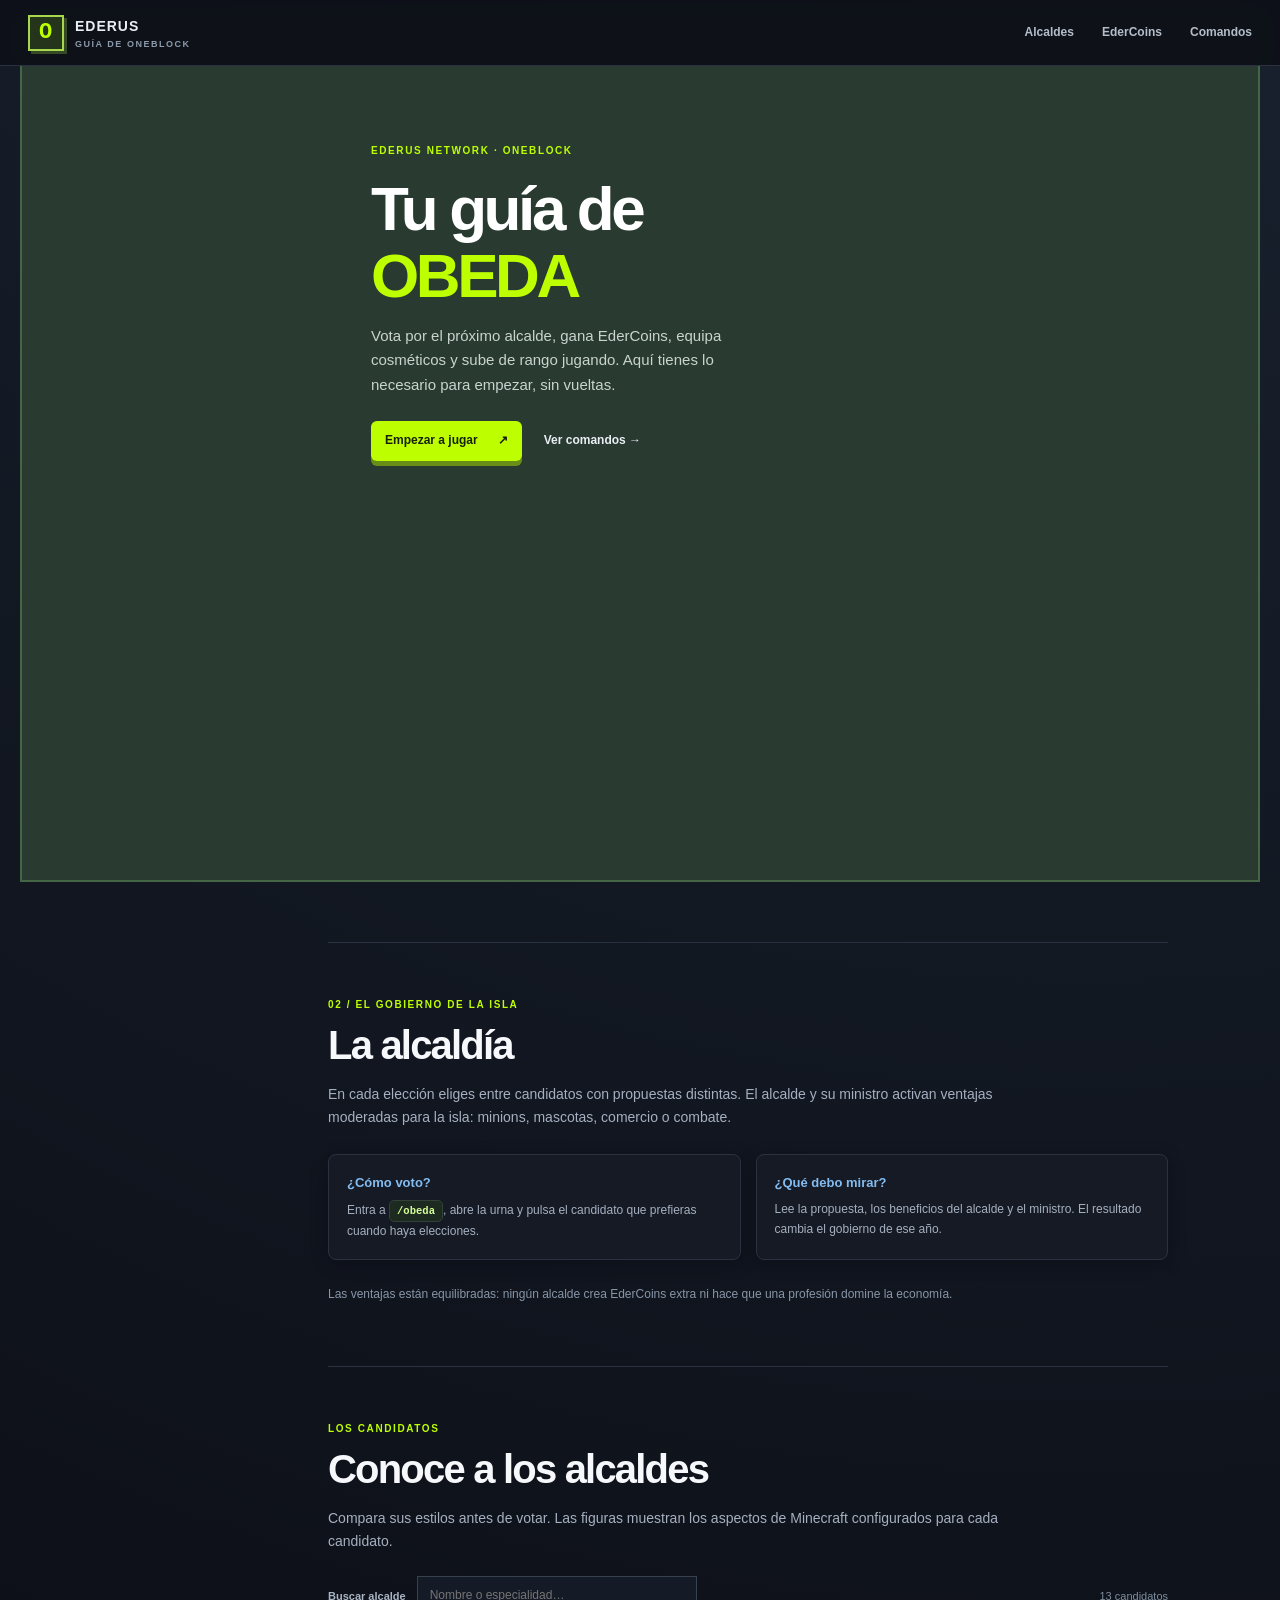
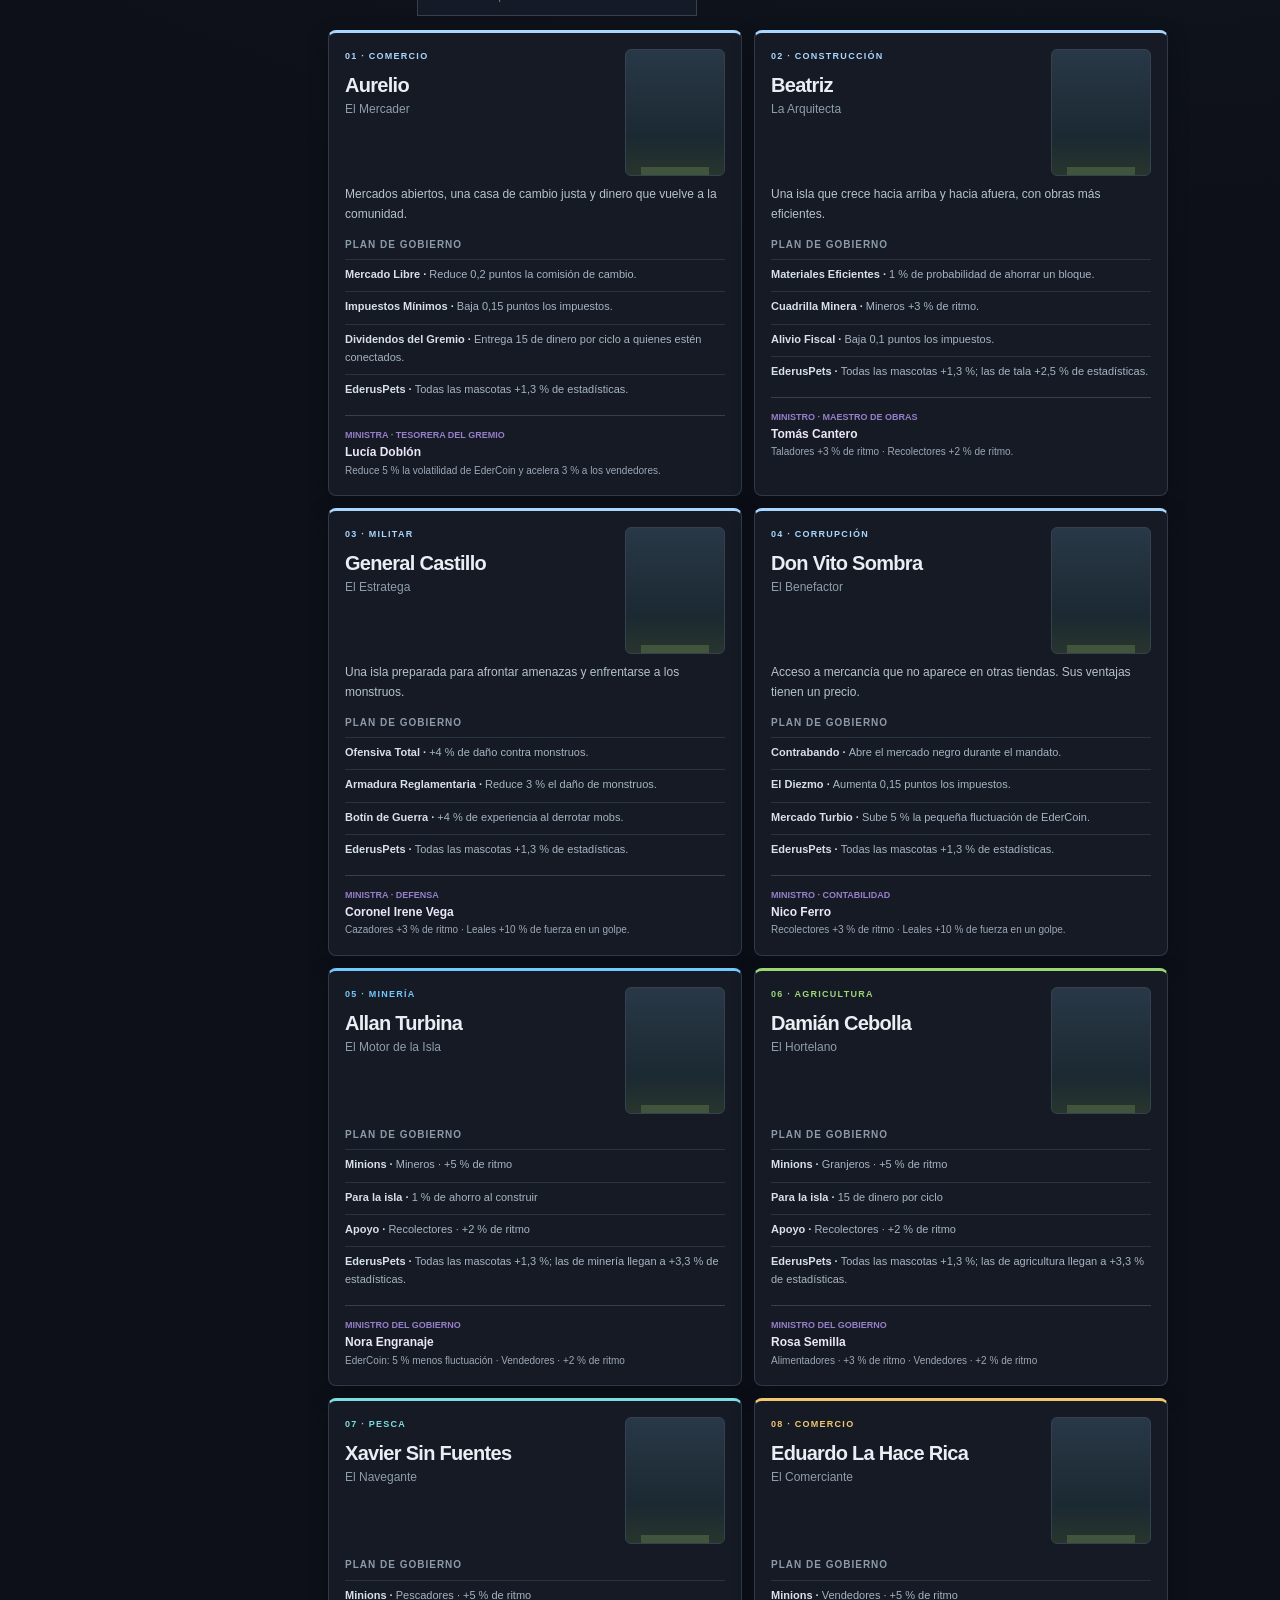
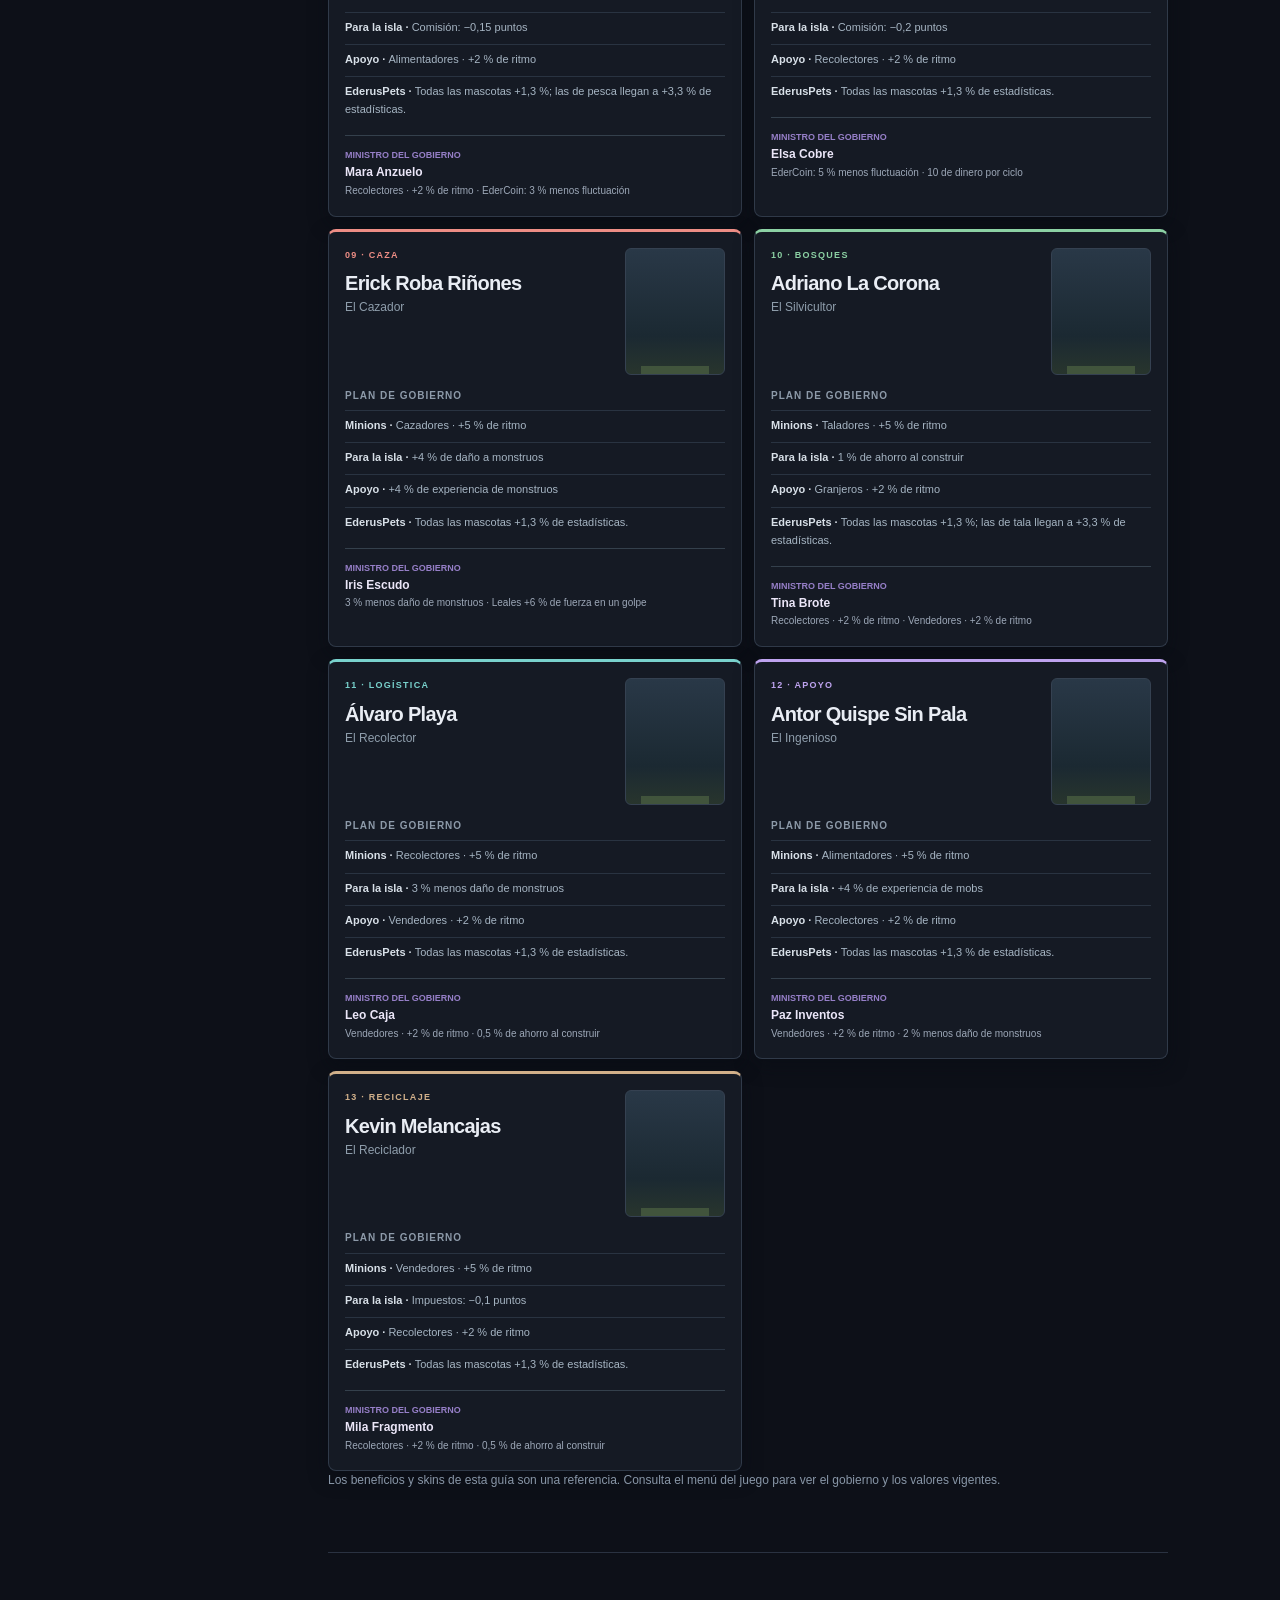
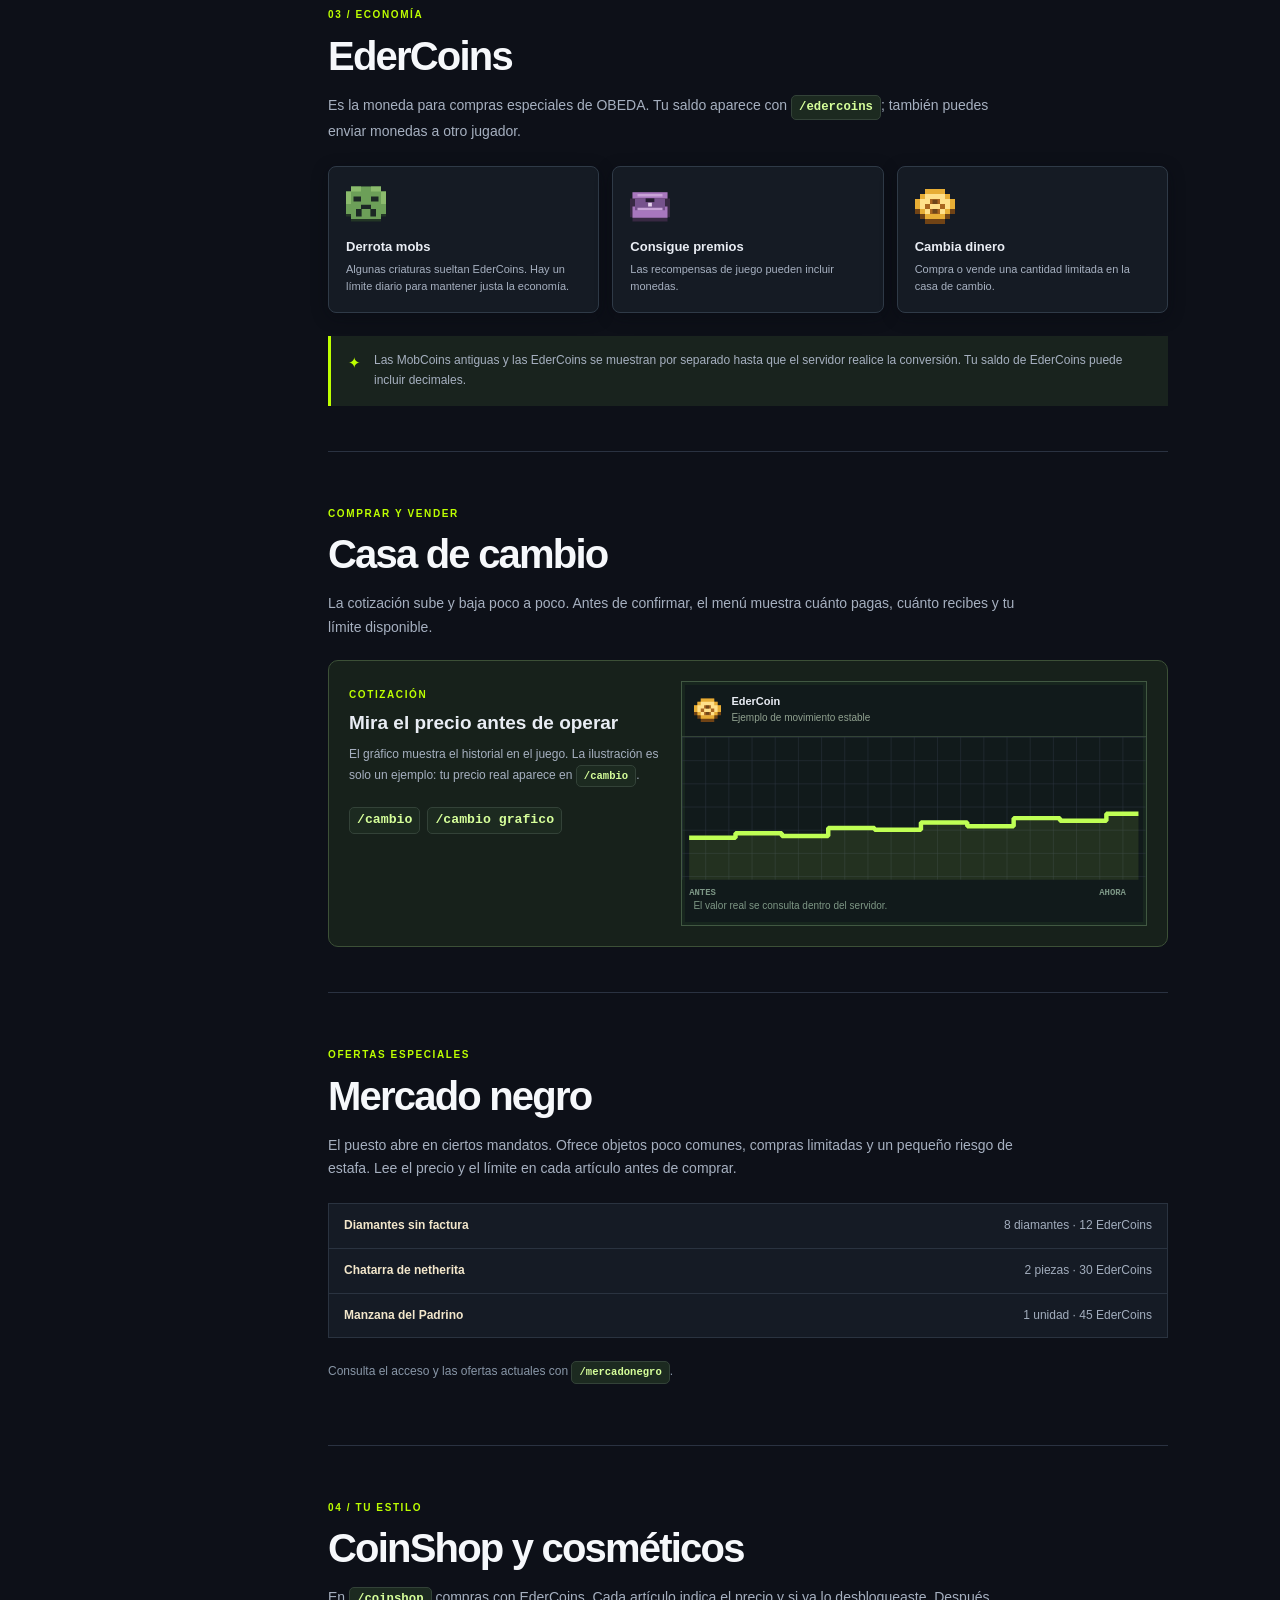
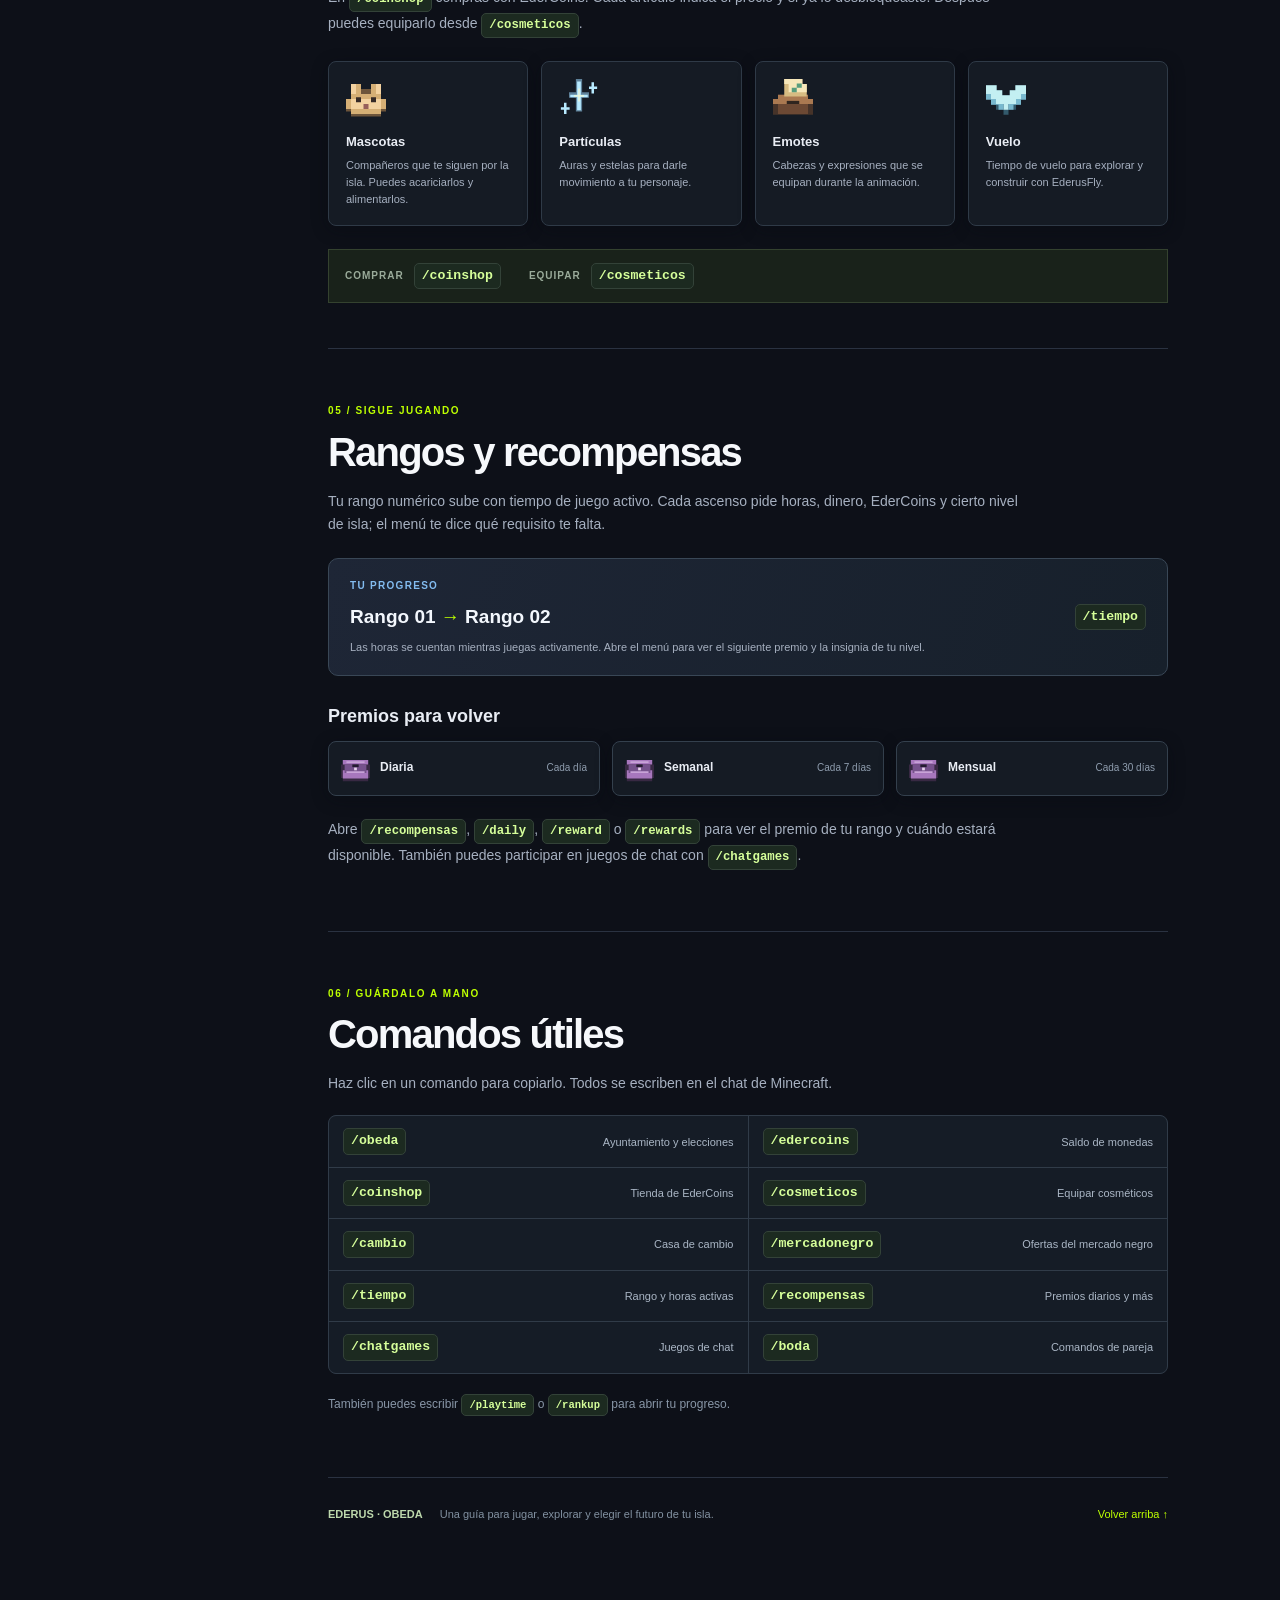
==== commit ec95d6f7: "Ilustrar guía de OneBlock y documentar comandos de recompensas" ====
--- a/guia-preview.html
+++ b/guia-preview.html
@@ -31,7 +31,7 @@
     <main class="guide">
       <section id="inicio" class="intro">
         <div class="intro-copy"><span class="kicker">EDERUS NETWORK · ONEBLOCK</span><h1>Tu guía de <em>OBEDA</em></h1><p>Vota por el próximo alcalde, gana EderCoins, equipa cosméticos y sube de rango jugando. Aquí tienes lo necesario para empezar, sin vueltas.</p><div class="intro-actions"><a href="#primeros-pasos" class="primary-action">Empezar a jugar <span>↗</span></a><a href="#comandos" class="text-action">Ver comandos →</a></div></div>
-        <div class="intro-art" aria-hidden="true"><div class="pixel-orbit one"><svg><use href="assets/obeda-items.svg#coin"/></svg></div><div class="pixel-orbit two"><svg><use href="assets/obeda-items.svg#pet"/></svg></div><div class="pixel-orbit three"><svg><use href="assets/obeda-items.svg#ballot"/></svg></div><span>ONEBLOCK</span></div>
+        <div class="intro-art" aria-hidden="true"><img class="island-art" src="assets/isla-oneblock.svg" alt=""><div class="art-tag tag-coin"><svg><use href="assets/obeda-items.svg#coin"/></svg><span>EDERCOINS</span></div><div class="art-tag tag-vote"><svg><use href="assets/obeda-items.svg#ballot"/></svg><span>ALCALDÍA</span></div></div>
       </section>
       <div class="reading-note"><span class="tiny-block"></span><p>Elige una sección del índice o sigue leyendo de arriba abajo. Los precios y beneficios pueden cambiar dentro del servidor.</p></div>
       <section id="primeros-pasos" class="chapter">
@@ -98,7 +98,7 @@
       <section id="progreso" class="chapter">
         <div class="chapter-label">05 / SIGUE JUGANDO</div><h2>Rangos y recompensas</h2><p>Tu rango numérico sube con tiempo de juego activo. Cada ascenso pide horas, dinero, EderCoins y cierto nivel de isla; el menú te dice qué requisito te falta.</p>
         <div class="rankup-card"><div><small>TU PROGRESO</small><strong>Rango 01 <span>→</span> Rango 02</strong><p>Las horas se cuentan mientras juegas activamente. Abre el menú para ver el siguiente premio y la insignia de tu nivel.</p></div><code>/tiempo</code></div>
-        <h3>Premios para volver</h3><div class="reward-row"><div><svg><use href="assets/obeda-items.svg#shulker"/></svg><b>Diaria</b><span>Cada día</span></div><div><svg><use href="assets/obeda-items.svg#shulker"/></svg><b>Semanal</b><span>Cada 7 días</span></div><div><svg><use href="assets/obeda-items.svg#shulker"/></svg><b>Mensual</b><span>Cada 30 días</span></div></div><p>Abre <code>/recompensas</code> para ver el premio de tu rango y cuándo estará disponible. También puedes participar en juegos de chat con <code>/chatgames</code>.</p>
+        <h3>Premios para volver</h3><div class="reward-row"><div><svg><use href="assets/obeda-items.svg#shulker"/></svg><b>Diaria</b><span>Cada día</span></div><div><svg><use href="assets/obeda-items.svg#shulker"/></svg><b>Semanal</b><span>Cada 7 días</span></div><div><svg><use href="assets/obeda-items.svg#shulker"/></svg><b>Mensual</b><span>Cada 30 días</span></div></div><p>Abre <code>/recompensas</code>, <code>/daily</code>, <code>/reward</code> o <code>/rewards</code> para ver el premio de tu rango y cuándo estará disponible. También puedes participar en juegos de chat con <code>/chatgames</code>.</p>
       </section>
       <section id="comandos" class="chapter">
         <div class="chapter-label">06 / GUÁRDALO A MANO</div><h2>Comandos útiles</h2><p>Haz clic en un comando para copiarlo. Todos se escriben en el chat de Minecraft.</p>
--- a/styles.css
+++ b/styles.css
@@ -9,3 +9,12 @@
 @media(max-width:700px){.toplinks{display:none}.layout{display:block;padding:0 17px 60px}.sidebar{position:sticky;top:66px;z-index:10;display:flex;gap:4px;max-height:none;margin:0 -17px 20px;padding:8px 15px;overflow-x:auto;border-right:0;border-bottom:1px solid var(--line);background:#0d1018f2}.side-caption,.sidebar-tip,.side-link.sub{display:none}.side-link{flex:0 0 auto;min-height:32px;padding:5px 10px;border:1px solid transparent;font-size:11px}.side-link.active{border-color:#617b36}.guide{width:100%}.intro{padding:28px 24px}.intro h1{font-size:40px}.chapter{padding:40px 0}.candidate-roster,.ways-grid,.cosmetic-grid{grid-template-columns:repeat(2,minmax(0,1fr))}.exchange-panel{grid-template-columns:1fr}.footer{flex-wrap:wrap}}
 @media(max-width:480px){.intro h1{font-size:35px}.intro-actions{gap:13px}.candidate-roster,.ways-grid,.cosmetic-grid,.step-list,.split-note,.reward-row,.command-list{grid-template-columns:1fr}.roster-controls{flex-wrap:wrap}.roster-controls input{order:3;width:100%}.candidate-identity{grid-template-columns:minmax(0,1fr) 90px}.skin-stage{width:90px}.mini-list>div{display:block}.mini-list span{display:block;margin-top:2px}.rankup-card{display:block}.rankup-card code{margin-top:10px}.footer a{margin-left:0}}
 @media(prefers-reduced-motion:reduce){*{scroll-behavior:auto!important;transition:none!important}}
+
+/* Una portada dibujada a mano y tarjetas con más presencia, sin recargar la lectura. */
+.intro{grid-template-columns:minmax(0,1fr) minmax(280px,1fr);min-height:348px;align-items:center;gap:31px;padding:32px 35px 32px 42px;border-color:#496148;background:radial-gradient(circle at 72% 32%,#294537 0,transparent 39%),linear-gradient(125deg,#1b2925,#17202a 72%);border-radius:14px 14px 3px 3px;box-shadow:0 18px 65px #060b1280}
+.intro:after{border-radius:0 0 3px 3px}.intro h1{font-weight:850;line-height:1.08;letter-spacing:-.055em}.intro-copy{position:relative;z-index:2}.intro-art{height:278px;min-height:0;overflow:visible;border:0;background:transparent}.intro-art:before{display:none}.island-art{width:100%;height:100%;object-fit:contain;image-rendering:pixelated;filter:drop-shadow(0 17px 20px #050c11b3)}
+.art-tag{position:absolute;display:flex;align-items:center;gap:7px;padding:6px 9px;border:1px solid #779e57;background:#14211de6;box-shadow:3px 3px 0 #07100ea8;color:#e6ffc0;font:800 9px/1 Consolas,monospace;letter-spacing:.12em}.art-tag svg{width:20px;height:20px}.tag-coin{top:25px;right:3px}.tag-vote{bottom:29px;left:5px;border-color:#5485a4;color:#cce6ff}.tag-vote svg{color:#8cc9ff}
+.chapter{scroll-margin-top:84px}.chapter h2{font-weight:800}.candidate-card{border-radius:8px;box-shadow:0 7px 18px #070c1480;transition:transform .18s,border-color .18s,box-shadow .18s}.candidate-card:hover{transform:translateY(-3px);border-color:var(--candidate);box-shadow:0 14px 29px #050911ad}.skin-stage{border-radius:6px;background:linear-gradient(180deg,#293847,#1b2932 70%,#28352d)}.ways-grid>div,.cosmetic-grid>div,.split-note>div,.reward-row>div{border-radius:8px;box-shadow:0 4px 16px #070b1266}.ways-grid>div,.cosmetic-grid>div{transition:transform .18s,border-color .18s}.ways-grid>div:hover,.cosmetic-grid>div:hover{transform:translateY(-2px);border-color:#658350}.exchange-panel,.rankup-card{border-radius:10px}.command-list{overflow:hidden;border-radius:8px}.intro .primary-action{border-radius:6px;box-shadow:0 5px 0 #698e17}.intro .primary-action:hover{box-shadow:0 3px 0 #698e17;transform:translateY(2px)}.side-link.active{font-weight:800}.reading-note{margin-top:5px}
+@media(max-width:950px){.intro{grid-template-columns:1fr;gap:4px}.intro-art{display:block;height:250px;max-width:400px;margin:0 auto;width:100%}}
+@media(max-width:700px){.intro{padding:26px 24px}.intro-art{height:215px}.art-tag{font-size:8px}.candidate-card:hover,.ways-grid>div:hover,.cosmetic-grid>div:hover{transform:none}}
+@media(prefers-reduced-motion:reduce){.candidate-card,.ways-grid>div,.cosmetic-grid>div{transition:none!important}}
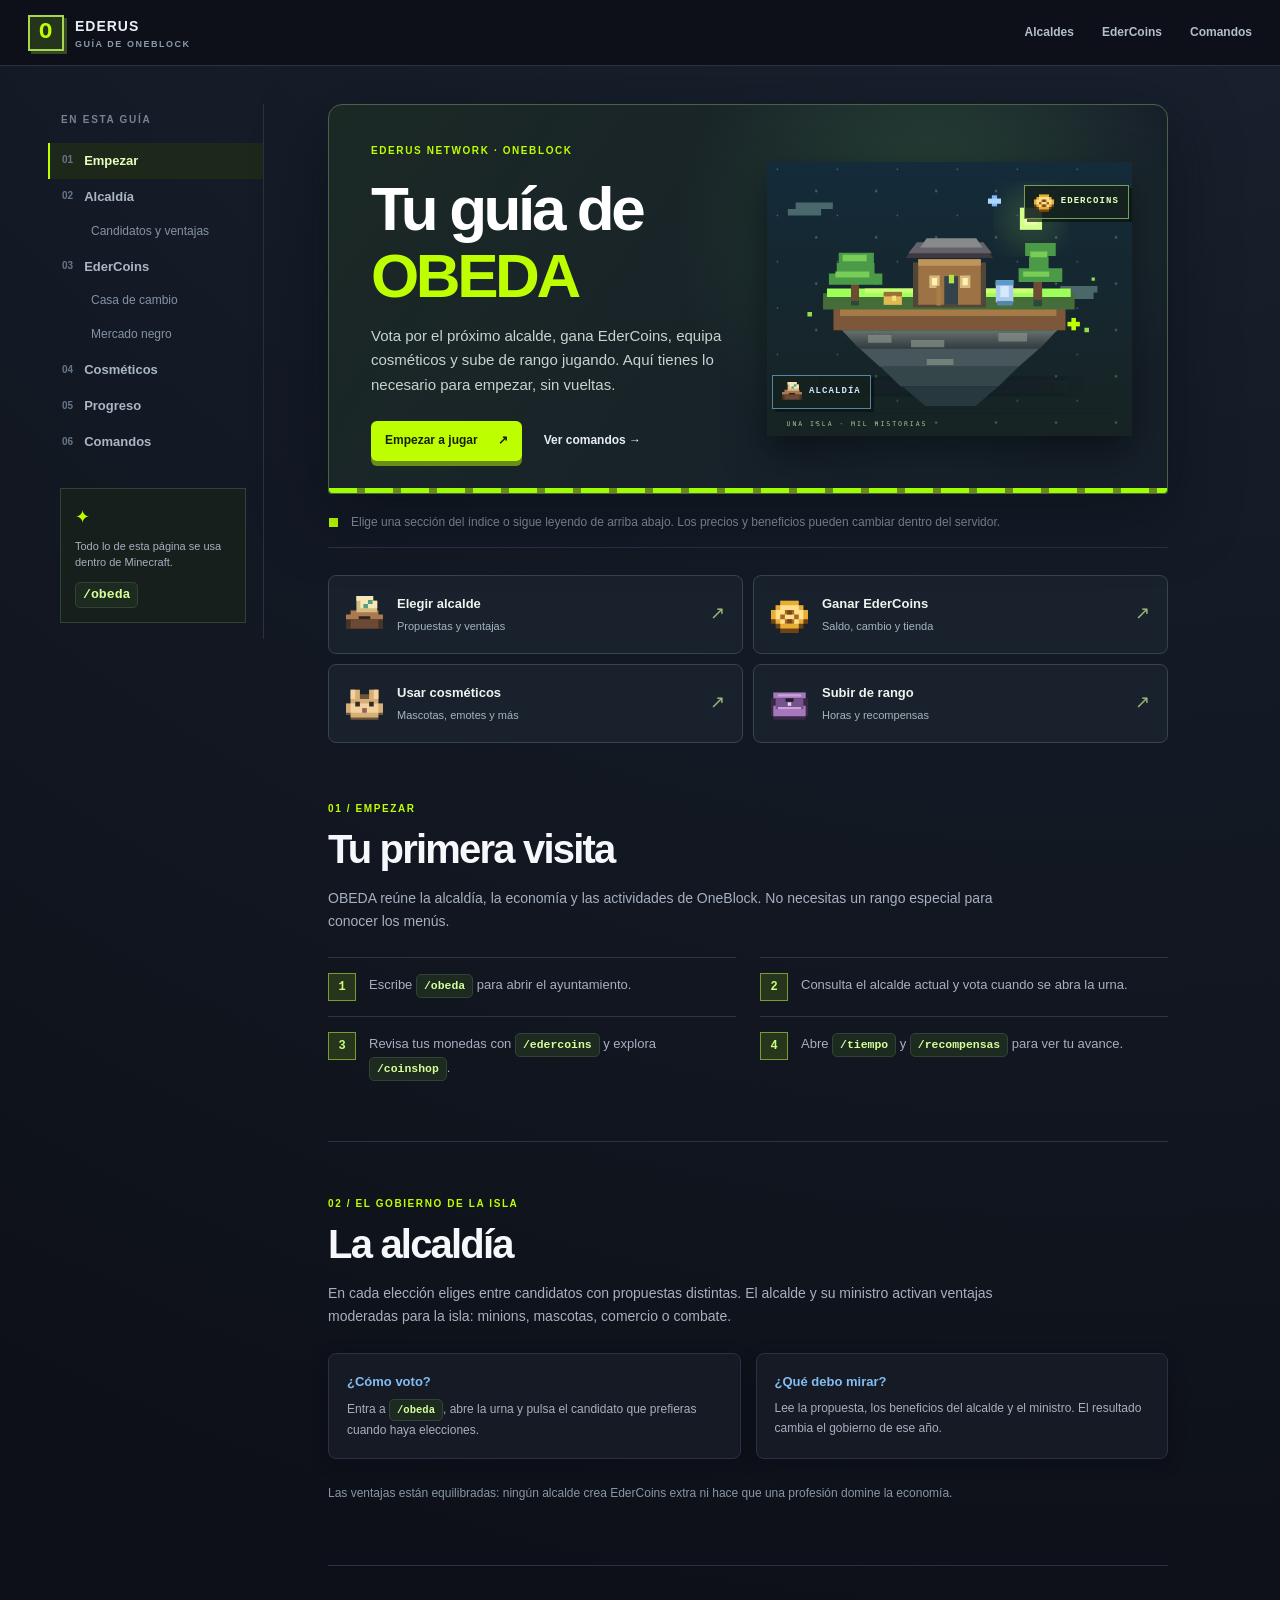
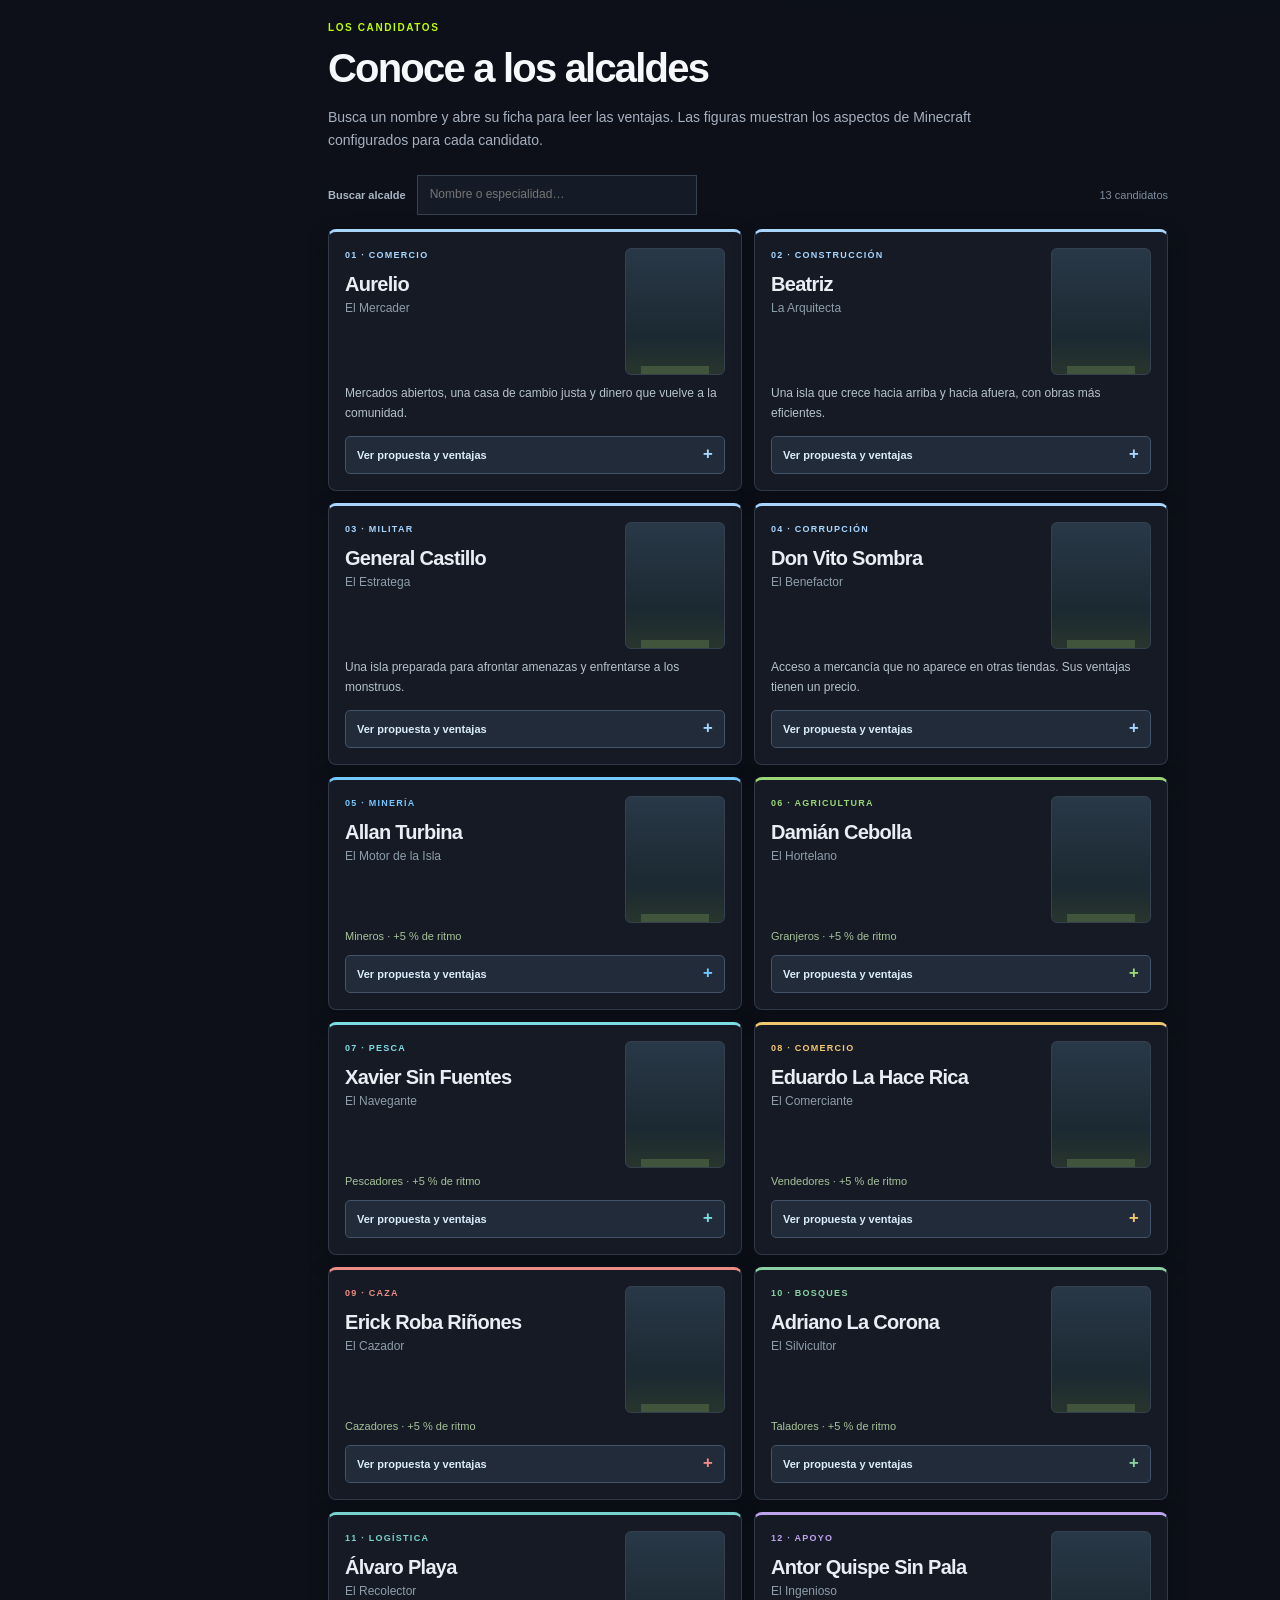
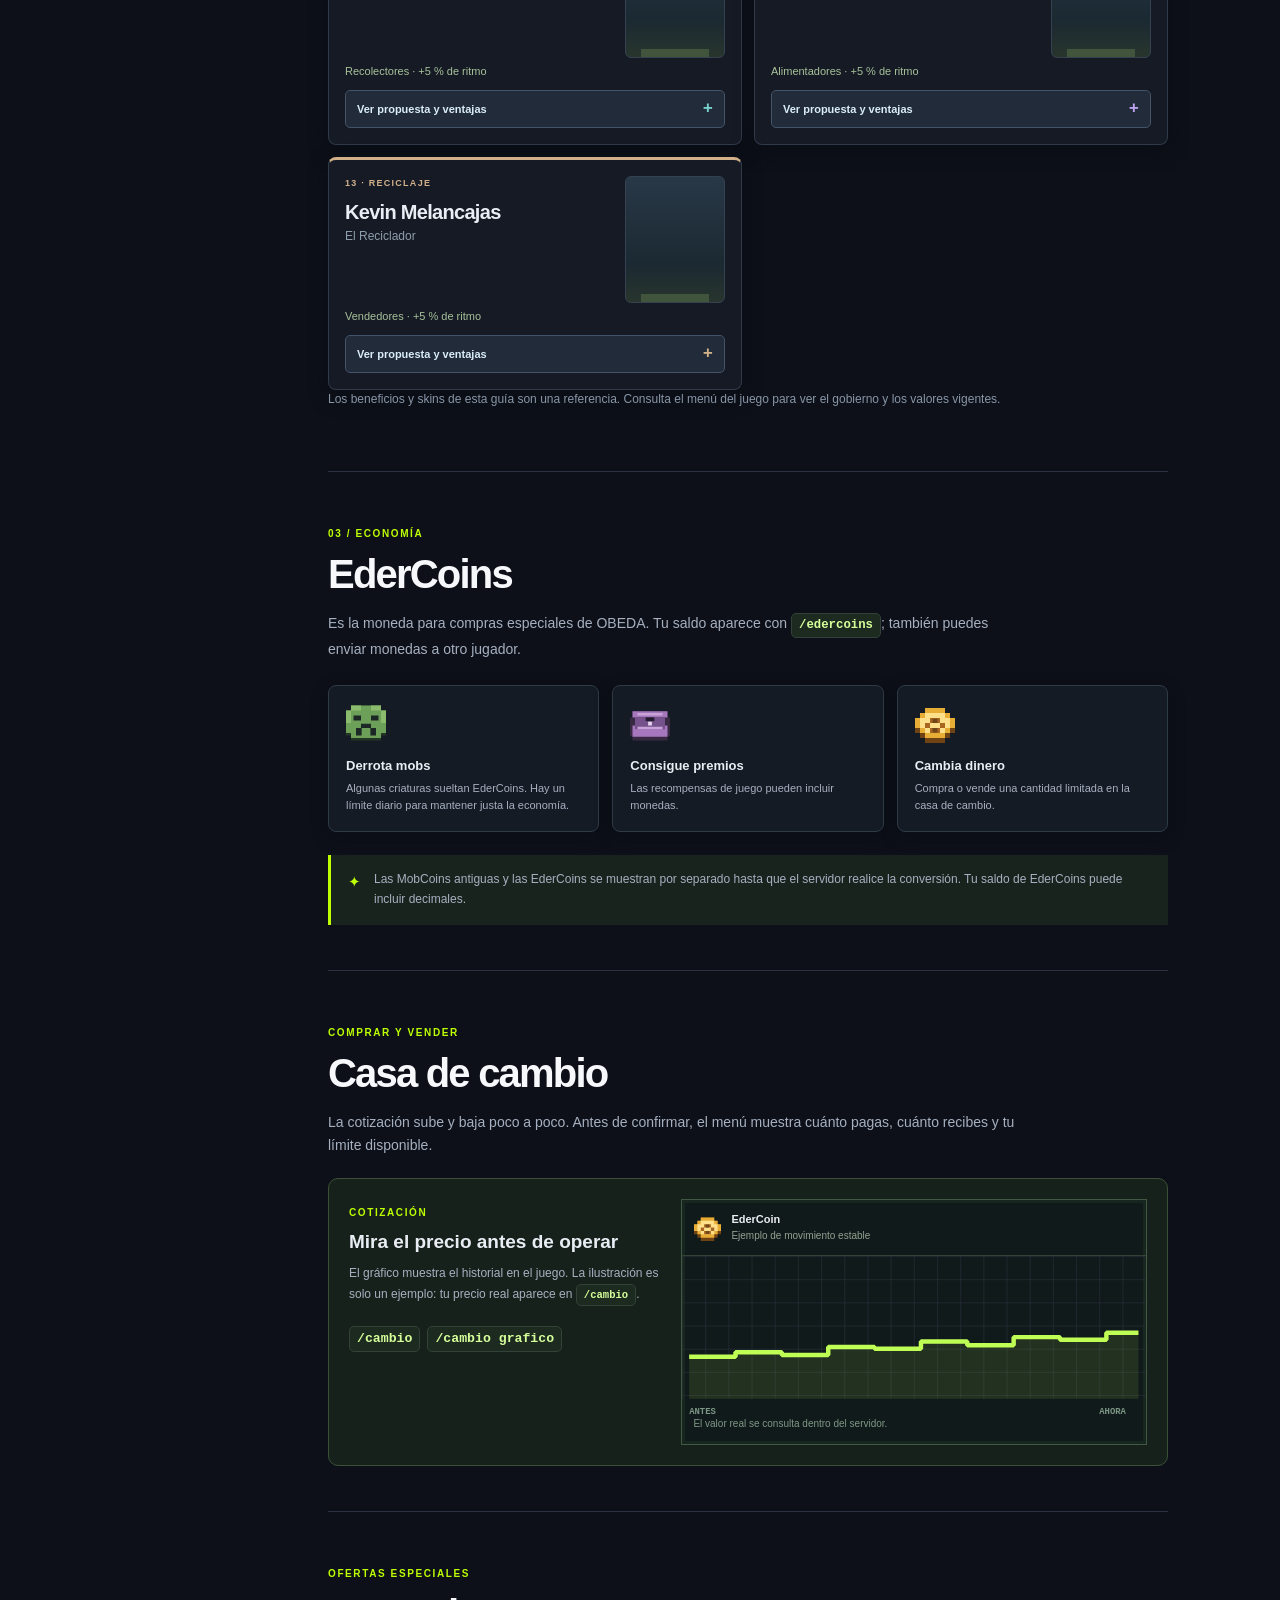
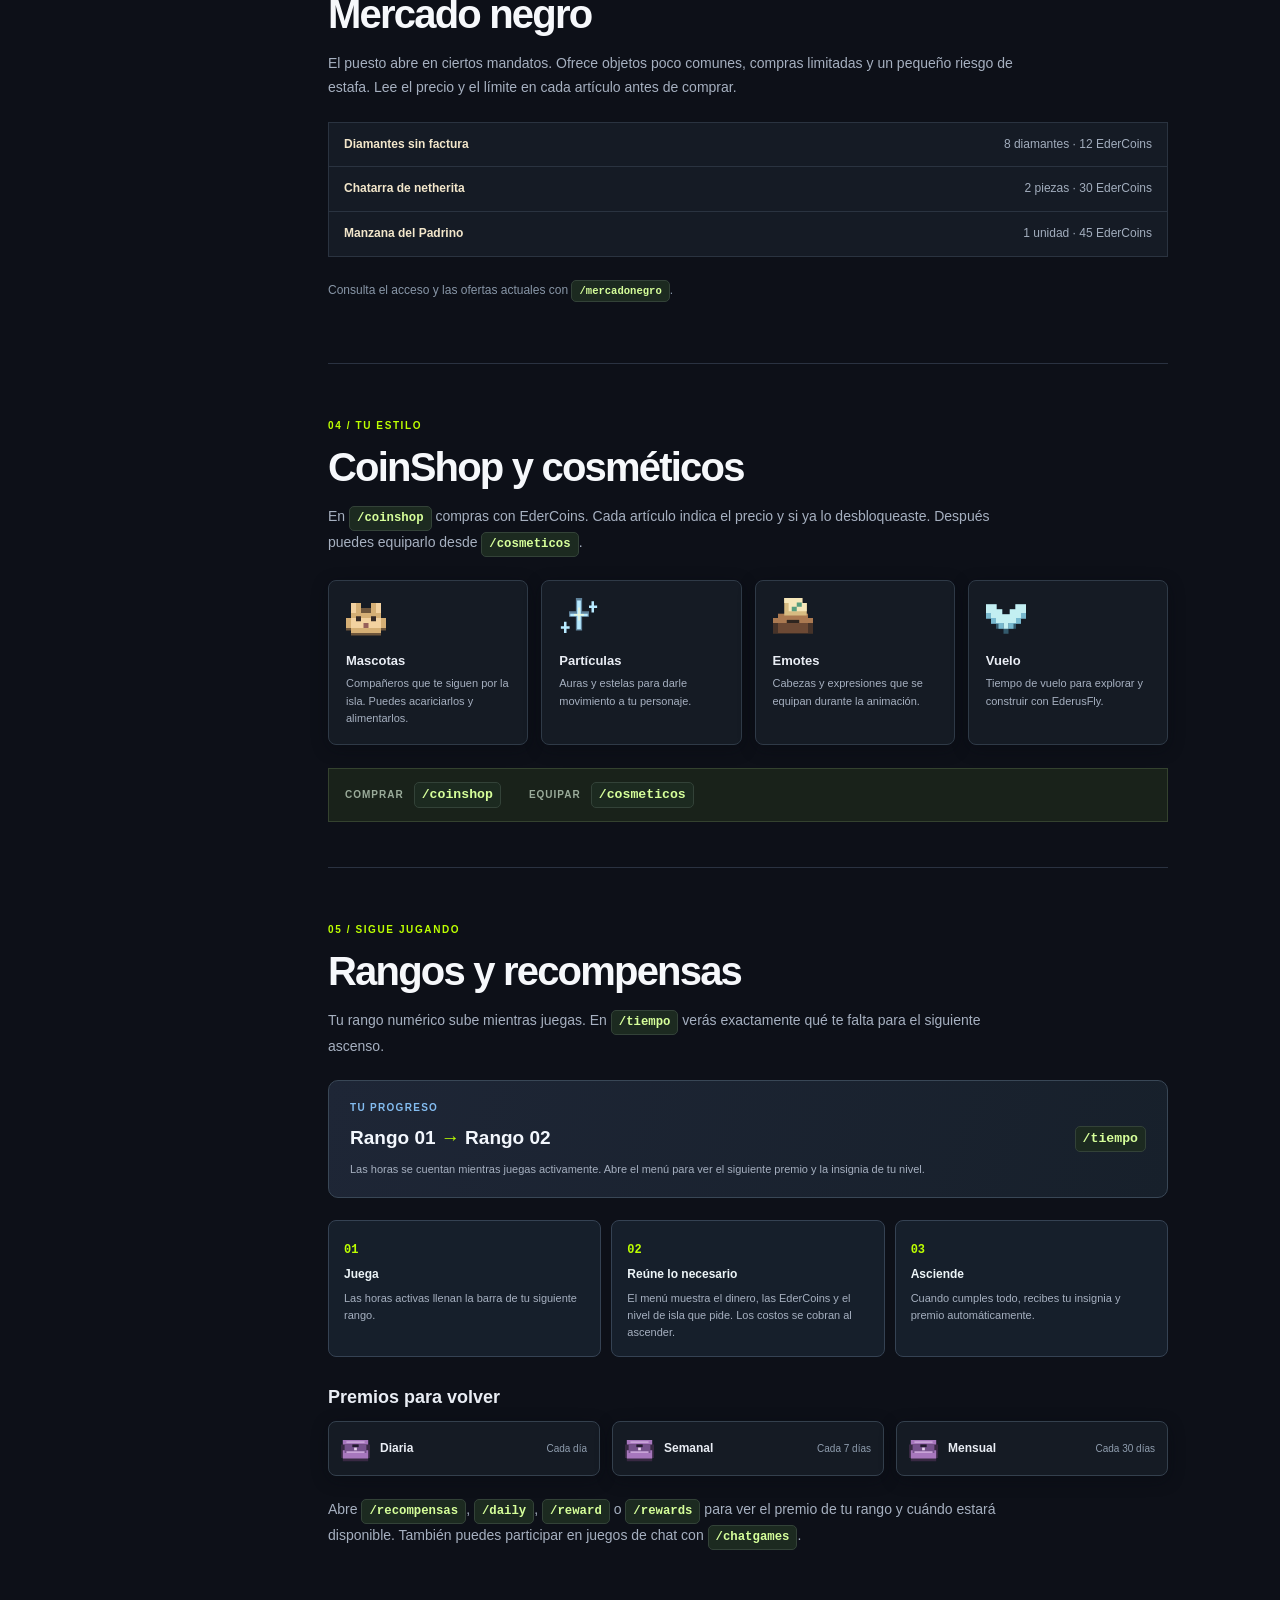
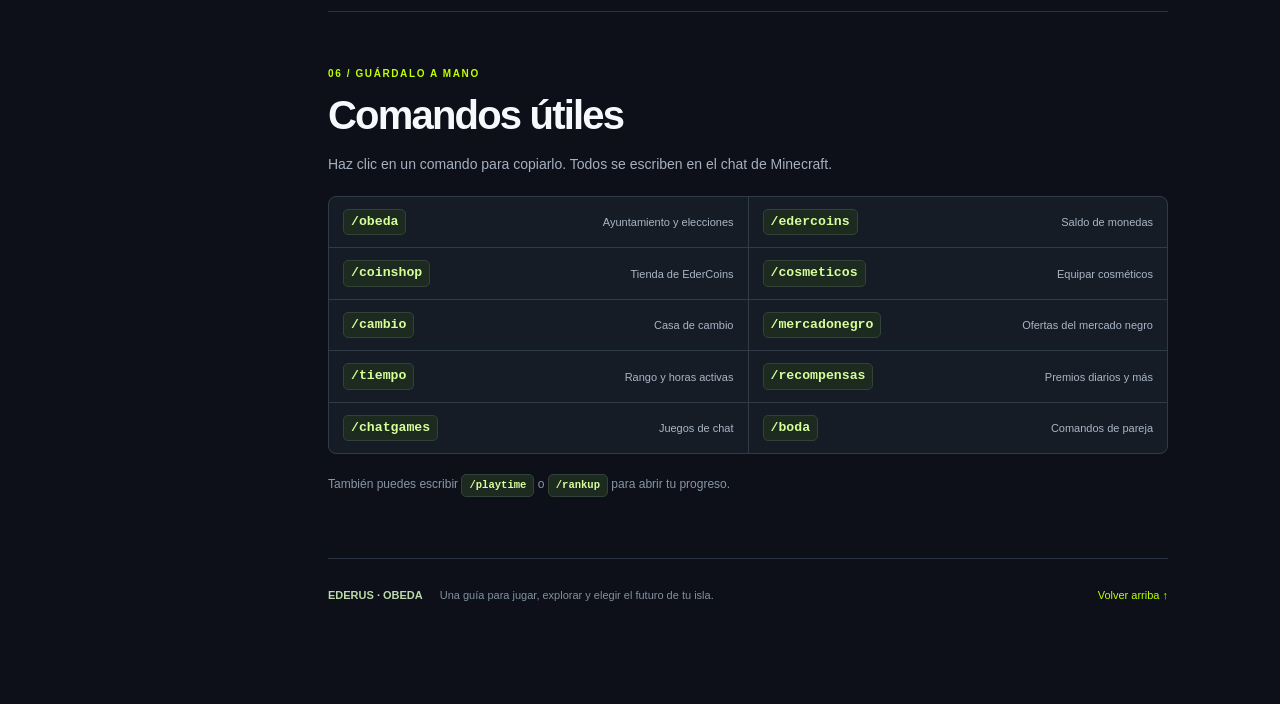
==== commit 78e14cdf: "Simplificar guía de jugadores y explicar rankup" ====
--- a/guia-preview.html
+++ b/guia-preview.html
@@ -6,8 +6,8 @@
   <meta name="theme-color" content="#0d1018">
   <meta name="description" content="Guía para jugar OneBlock con OBEDA: alcaldes, EderCoins, tiendas, mascotas, rankup y recompensas.">
   <title>Guía de OBEDA · Ederus OneBlock</title>
-  <link rel="stylesheet" href="styles.css?v=2.0">
-  <script src="app.js?v=2.0" defer></script>
+  <link rel="stylesheet" href="styles.css?v=2.2">
+  <script src="app.js?v=2.2" defer></script>
 </head>
 <body>
   <header class="topbar">
@@ -34,6 +34,7 @@
         <div class="intro-art" aria-hidden="true"><img class="island-art" src="assets/isla-oneblock.svg" alt=""><div class="art-tag tag-coin"><svg><use href="assets/obeda-items.svg#coin"/></svg><span>EDERCOINS</span></div><div class="art-tag tag-vote"><svg><use href="assets/obeda-items.svg#ballot"/></svg><span>ALCALDÍA</span></div></div>
       </section>
       <div class="reading-note"><span class="tiny-block"></span><p>Elige una sección del índice o sigue leyendo de arriba abajo. Los precios y beneficios pueden cambiar dentro del servidor.</p></div>
+      <nav class="quick-paths" aria-label="Elige qué quieres hacer"><a href="#alcaldes"><svg><use href="assets/obeda-items.svg#ballot"/></svg><span><b>Elegir alcalde</b><small>Propuestas y ventajas</small></span><i>↗</i></a><a href="#monedas"><svg><use href="assets/obeda-items.svg#coin"/></svg><span><b>Ganar EderCoins</b><small>Saldo, cambio y tienda</small></span><i>↗</i></a><a href="#cosmeticos"><svg><use href="assets/obeda-items.svg#pet"/></svg><span><b>Usar cosméticos</b><small>Mascotas, emotes y más</small></span><i>↗</i></a><a href="#progreso"><svg><use href="assets/obeda-items.svg#shulker"/></svg><span><b>Subir de rango</b><small>Horas y recompensas</small></span><i>↗</i></a></nav>
       <section id="primeros-pasos" class="chapter">
         <div class="chapter-label">01 / EMPEZAR</div><h2>Tu primera visita</h2><p>OBEDA reúne la alcaldía, la economía y las actividades de OneBlock. No necesitas un rango especial para conocer los menús.</p>
         <div class="step-list"><div><span>1</span><p>Escribe <code>/obeda</code> para abrir el ayuntamiento.</p></div><div><span>2</span><p>Consulta el alcalde actual y vota cuando se abra la urna.</p></div><div><span>3</span><p>Revisa tus monedas con <code>/edercoins</code> y explora <code>/coinshop</code>.</p></div><div><span>4</span><p>Abre <code>/tiempo</code> y <code>/recompensas</code> para ver tu avance.</p></div></div>
@@ -44,7 +45,7 @@
         <p class="quiet">Las ventajas están equilibradas: ningún alcalde crea EderCoins extra ni hace que una profesión domine la economía.</p>
       </section>
       <section id="alcaldes" class="chapter mayor-chapter">
-        <div class="chapter-label">LOS CANDIDATOS</div><h2>Conoce a los alcaldes</h2><p>Compara sus estilos antes de votar. Las figuras muestran los aspectos de Minecraft configurados para cada candidato.</p>
+        <div class="chapter-label">LOS CANDIDATOS</div><h2>Conoce a los alcaldes</h2><p>Busca un nombre y abre su ficha para leer las ventajas. Las figuras muestran los aspectos de Minecraft configurados para cada candidato.</p>
         <div class="roster-controls"><label for="mayor-search">Buscar alcalde</label><input id="mayor-search" type="search" placeholder="Nombre o especialidad…" autocomplete="off"><span id="mayor-count">13 candidatos</span></div>
         <div class="candidate-roster">
           <article class="candidate-card aurelio">
@@ -96,8 +97,9 @@
         <div class="command-hint"><span>COMPRAR</span><code>/coinshop</code><span>EQUIPAR</span><code>/cosmeticos</code></div>
       </section>
       <section id="progreso" class="chapter">
-        <div class="chapter-label">05 / SIGUE JUGANDO</div><h2>Rangos y recompensas</h2><p>Tu rango numérico sube con tiempo de juego activo. Cada ascenso pide horas, dinero, EderCoins y cierto nivel de isla; el menú te dice qué requisito te falta.</p>
+        <div class="chapter-label">05 / SIGUE JUGANDO</div><h2>Rangos y recompensas</h2><p>Tu rango numérico sube mientras juegas. En <code>/tiempo</code> verás exactamente qué te falta para el siguiente ascenso.</p>
         <div class="rankup-card"><div><small>TU PROGRESO</small><strong>Rango 01 <span>→</span> Rango 02</strong><p>Las horas se cuentan mientras juegas activamente. Abre el menú para ver el siguiente premio y la insignia de tu nivel.</p></div><code>/tiempo</code></div>
+        <div class="rankup-explainer"><div><span>01</span><b>Juega</b><p>Las horas activas llenan la barra de tu siguiente rango.</p></div><div><span>02</span><b>Reúne lo necesario</b><p>El menú muestra el dinero, las EderCoins y el nivel de isla que pide. Los costos se cobran al ascender.</p></div><div><span>03</span><b>Asciende</b><p>Cuando cumples todo, recibes tu insignia y premio automáticamente.</p></div></div>
         <h3>Premios para volver</h3><div class="reward-row"><div><svg><use href="assets/obeda-items.svg#shulker"/></svg><b>Diaria</b><span>Cada día</span></div><div><svg><use href="assets/obeda-items.svg#shulker"/></svg><b>Semanal</b><span>Cada 7 días</span></div><div><svg><use href="assets/obeda-items.svg#shulker"/></svg><b>Mensual</b><span>Cada 30 días</span></div></div><p>Abre <code>/recompensas</code>, <code>/daily</code>, <code>/reward</code> o <code>/rewards</code> para ver el premio de tu rango y cuándo estará disponible. También puedes participar en juegos de chat con <code>/chatgames</code>.</p>
       </section>
       <section id="comandos" class="chapter">
--- a/styles.css
+++ b/styles.css
@@ -18,3 +18,9 @@
 @media(max-width:950px){.intro{grid-template-columns:1fr;gap:4px}.intro-art{display:block;height:250px;max-width:400px;margin:0 auto;width:100%}}
 @media(max-width:700px){.intro{padding:26px 24px}.intro-art{height:215px}.art-tag{font-size:8px}.candidate-card:hover,.ways-grid>div:hover,.cosmetic-grid>div:hover{transform:none}}
 @media(prefers-reduced-motion:reduce){.candidate-card,.ways-grid>div,.cosmetic-grid>div{transition:none!important}}
+
+.quick-paths{display:grid;grid-template-columns:repeat(2,minmax(0,1fr));gap:10px;margin:27px 0 4px}.quick-paths a{display:flex;align-items:center;gap:14px;min-height:79px;padding:14px 17px;border:1px solid #354352;border-radius:8px;background:#19212c;transition:border-color .18s,transform .18s,background .18s}.quick-paths a:hover{transform:translateY(-2px);border-color:#91c853;background:#202e27;color:#fff}.quick-paths svg{flex:none;width:37px;height:37px;color:var(--lime)}.quick-paths a:nth-child(3) svg{color:var(--blue)}.quick-paths a:nth-child(4) svg{color:var(--gold)}.quick-paths span{display:block;min-width:0}.quick-paths b{display:block;color:#edf5f0;font-size:13px}.quick-paths small{display:block;margin-top:2px;color:#a4b3c1;font-size:11px}.quick-paths i{margin-left:auto;color:#9bb379;font-size:18px;font-style:normal}
+.candidate-toggle{display:flex;justify-content:space-between;align-items:center;width:100%;margin-top:10px;padding:9px 11px;border:1px solid #435369;border-radius:5px;background:#212b39;color:#dbedfa;font-size:11px;font-weight:750;text-align:left;cursor:pointer}.candidate-toggle:hover{border-color:var(--candidate);background:#2a3949}.candidate-toggle::after{content:"+";color:var(--candidate);font:800 17px/1 Consolas,monospace}.candidate-toggle[aria-expanded="true"]::after{content:"−"}.candidate-details{padding-top:8px}.candidate-details[hidden]{display:none}.candidate-summary{margin:3px 0 0!important;color:#a8c29b!important;font-size:11px!important;line-height:1.45}
+.rankup-explainer{display:grid;grid-template-columns:repeat(3,minmax(0,1fr));gap:10px;margin:12px 0 28px}.rankup-explainer>div{padding:15px;border:1px solid #354253;border-radius:8px;background:#161f2b}.rankup-explainer span{display:inline-block;margin-bottom:8px;color:var(--lime);font:800 12px Consolas,monospace}.rankup-explainer b{display:block;color:#edf5f8;font-size:12px}.rankup-explainer p{margin:5px 0 0;font-size:11px;line-height:1.55}
+@media(max-width:700px){.quick-paths a{min-height:70px;padding:11px}.quick-paths svg{width:29px;height:29px}.quick-paths i{display:none}.rankup-explainer{grid-template-columns:1fr}}
+@media(max-width:480px){.quick-paths{grid-template-columns:1fr}}
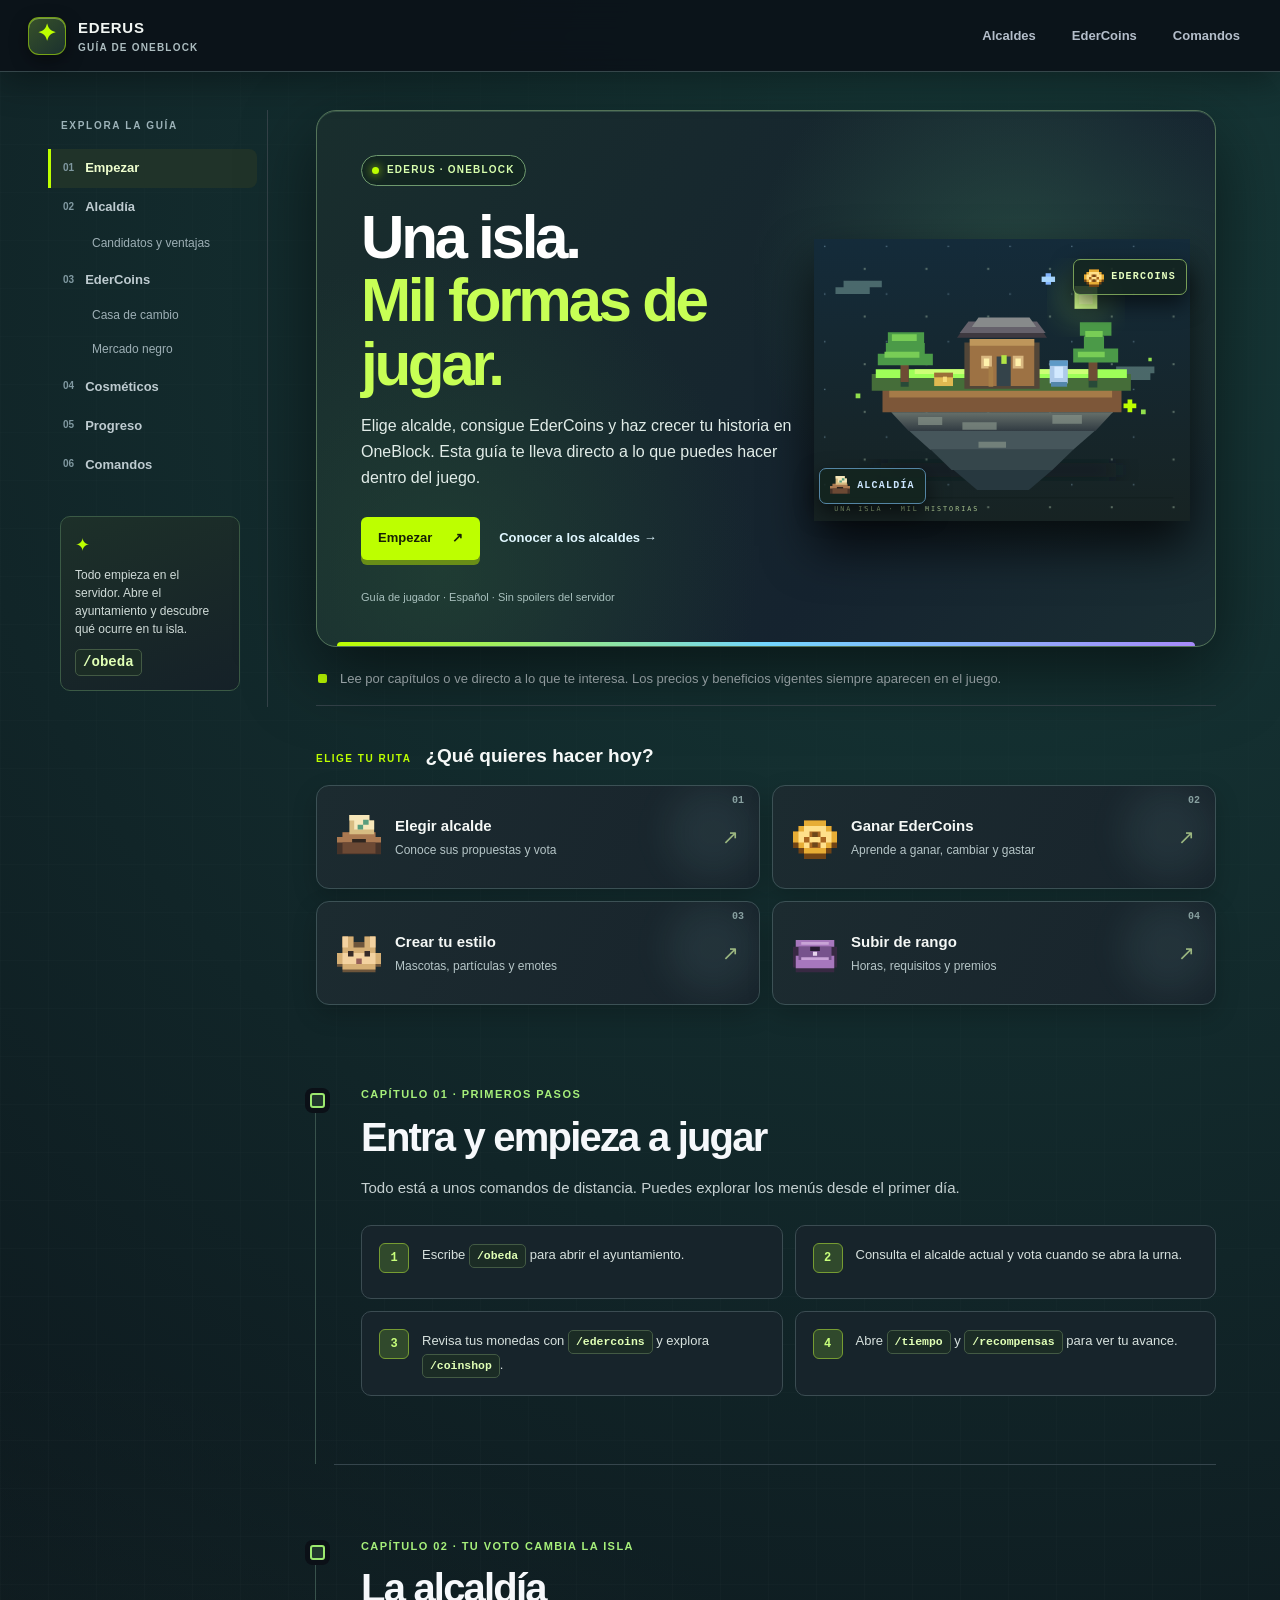
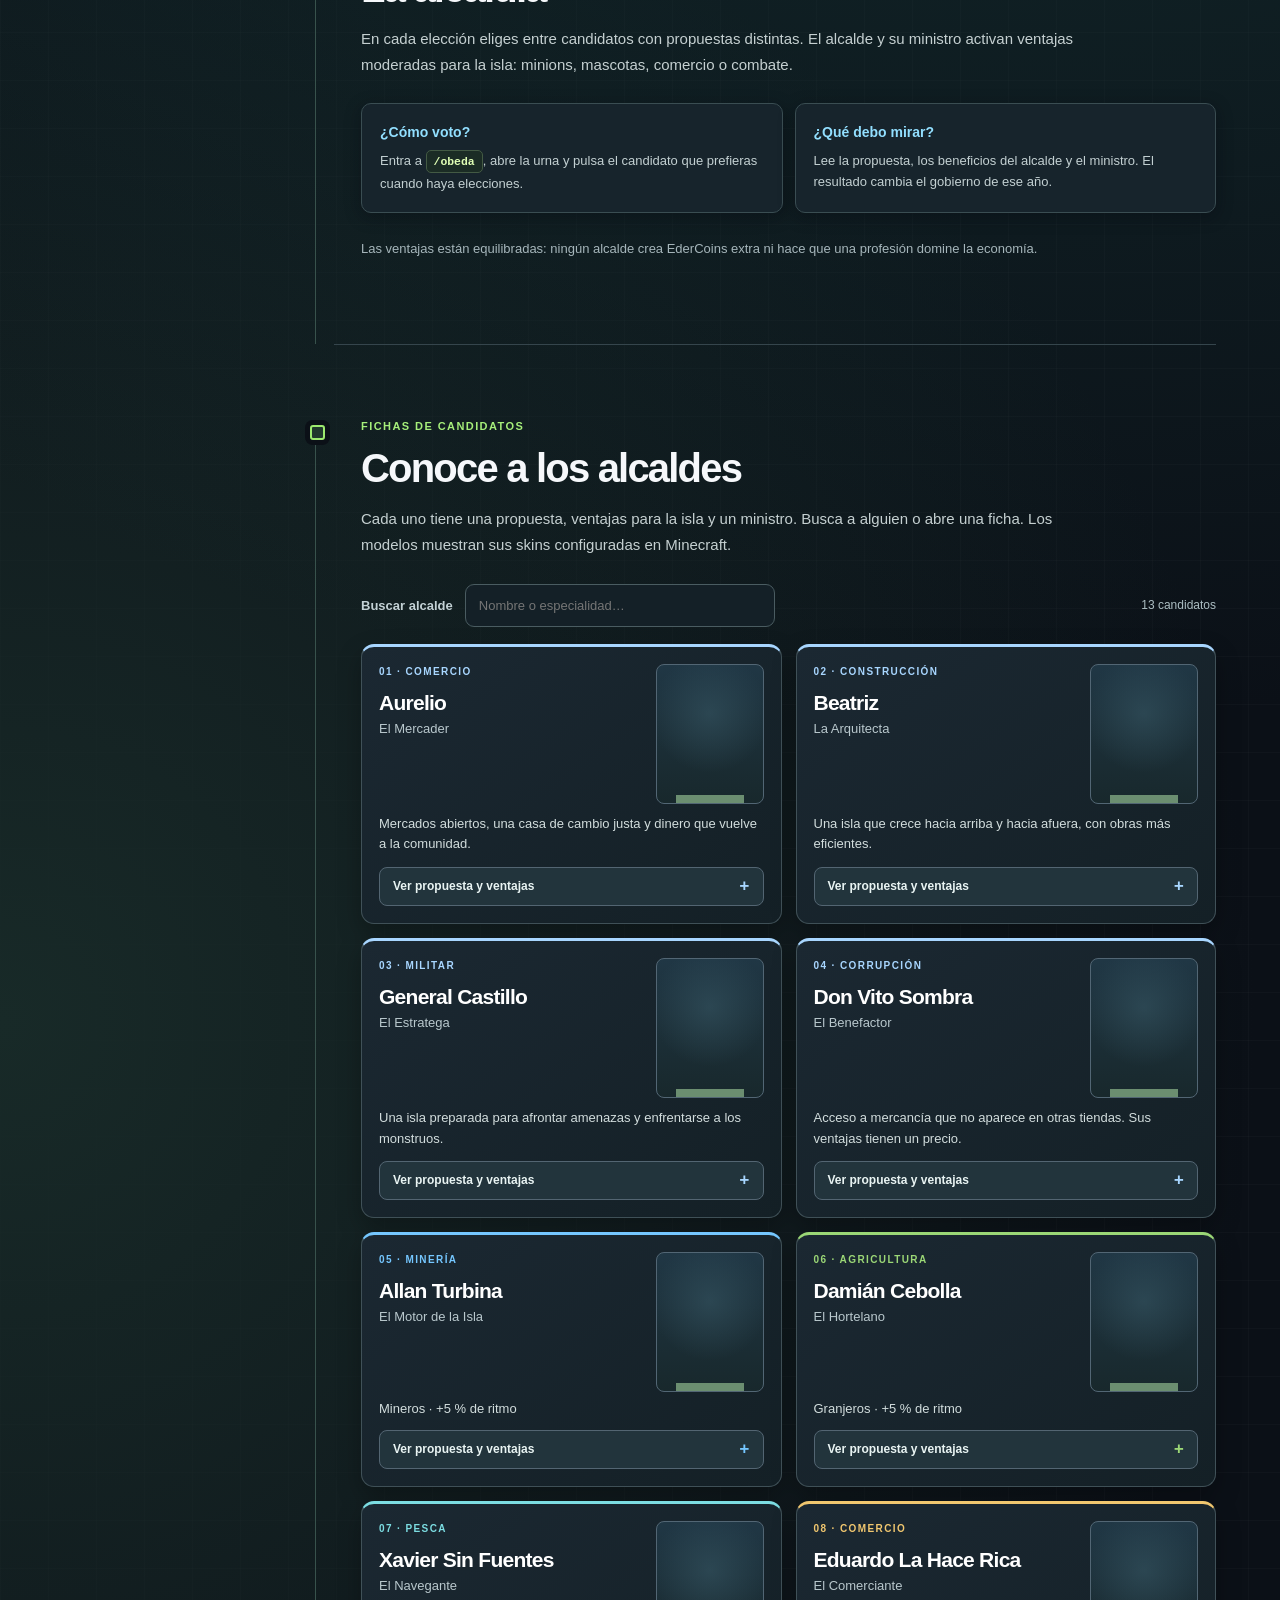
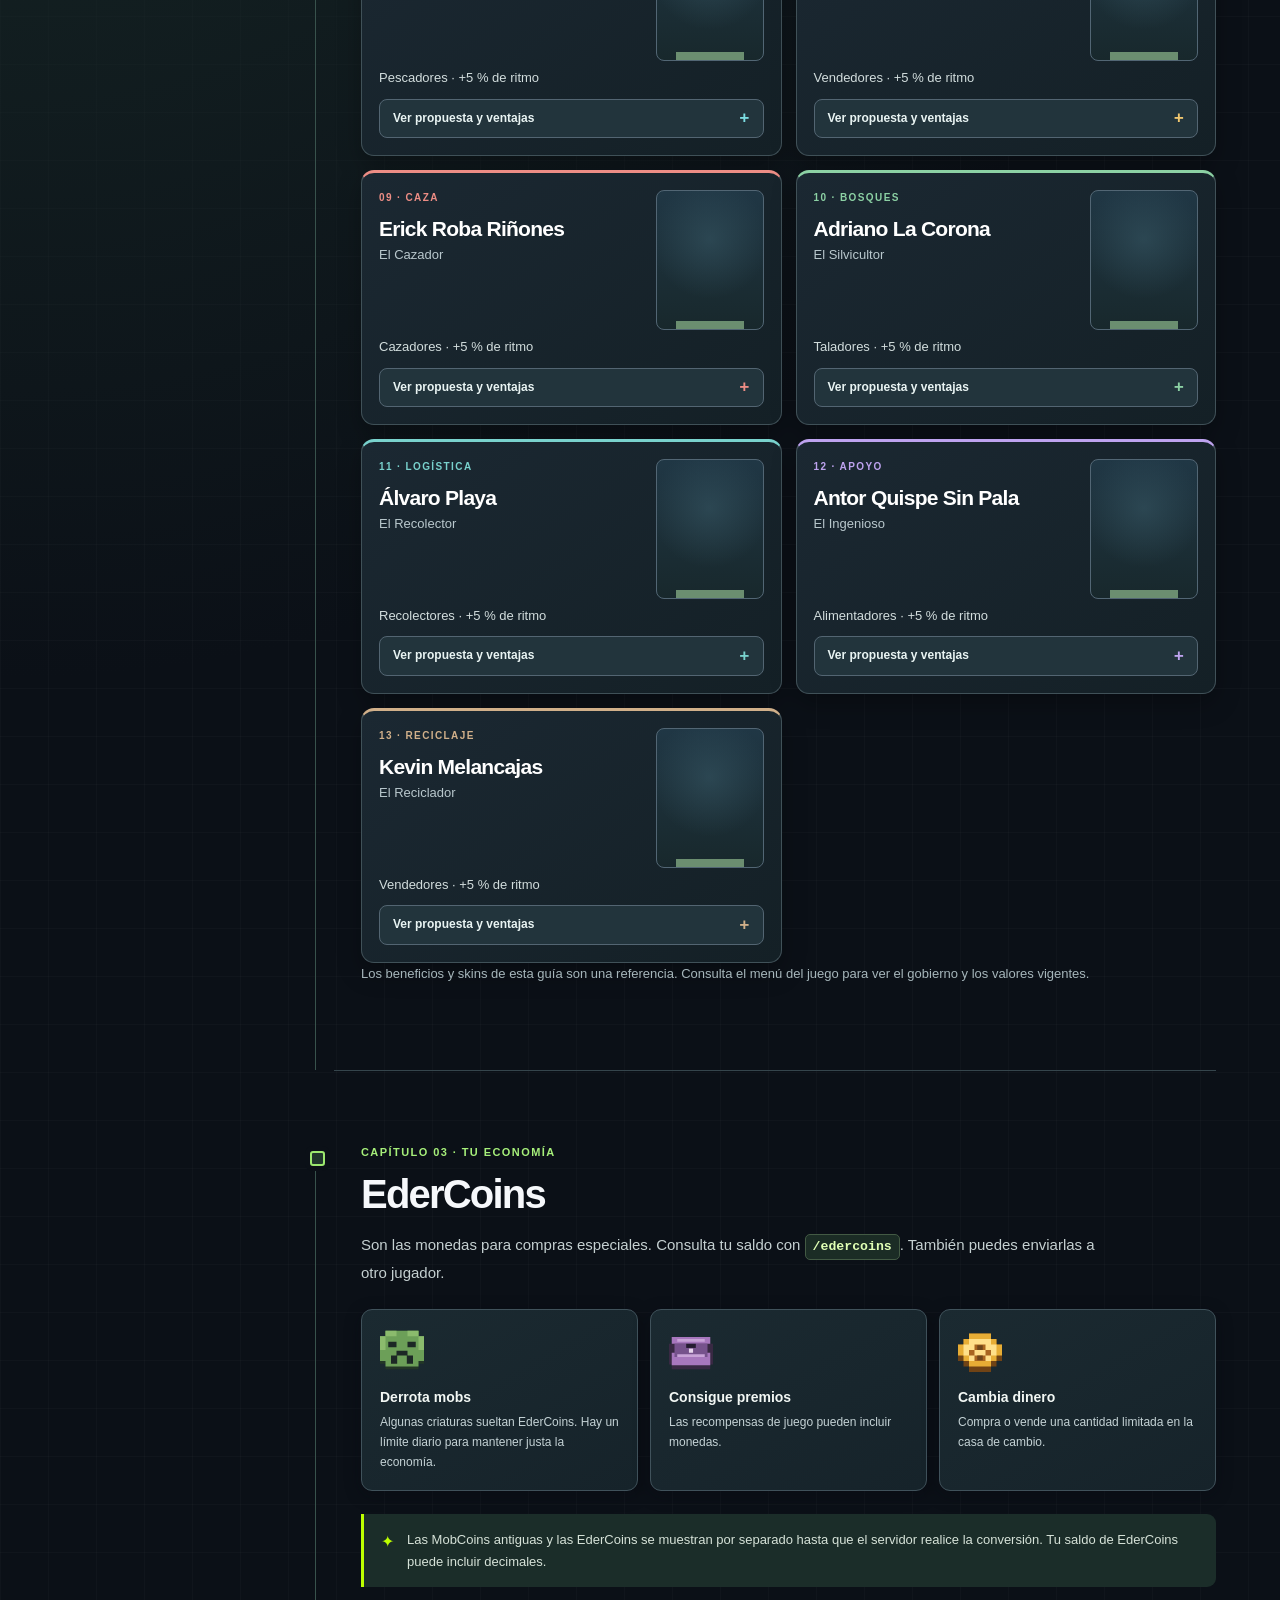
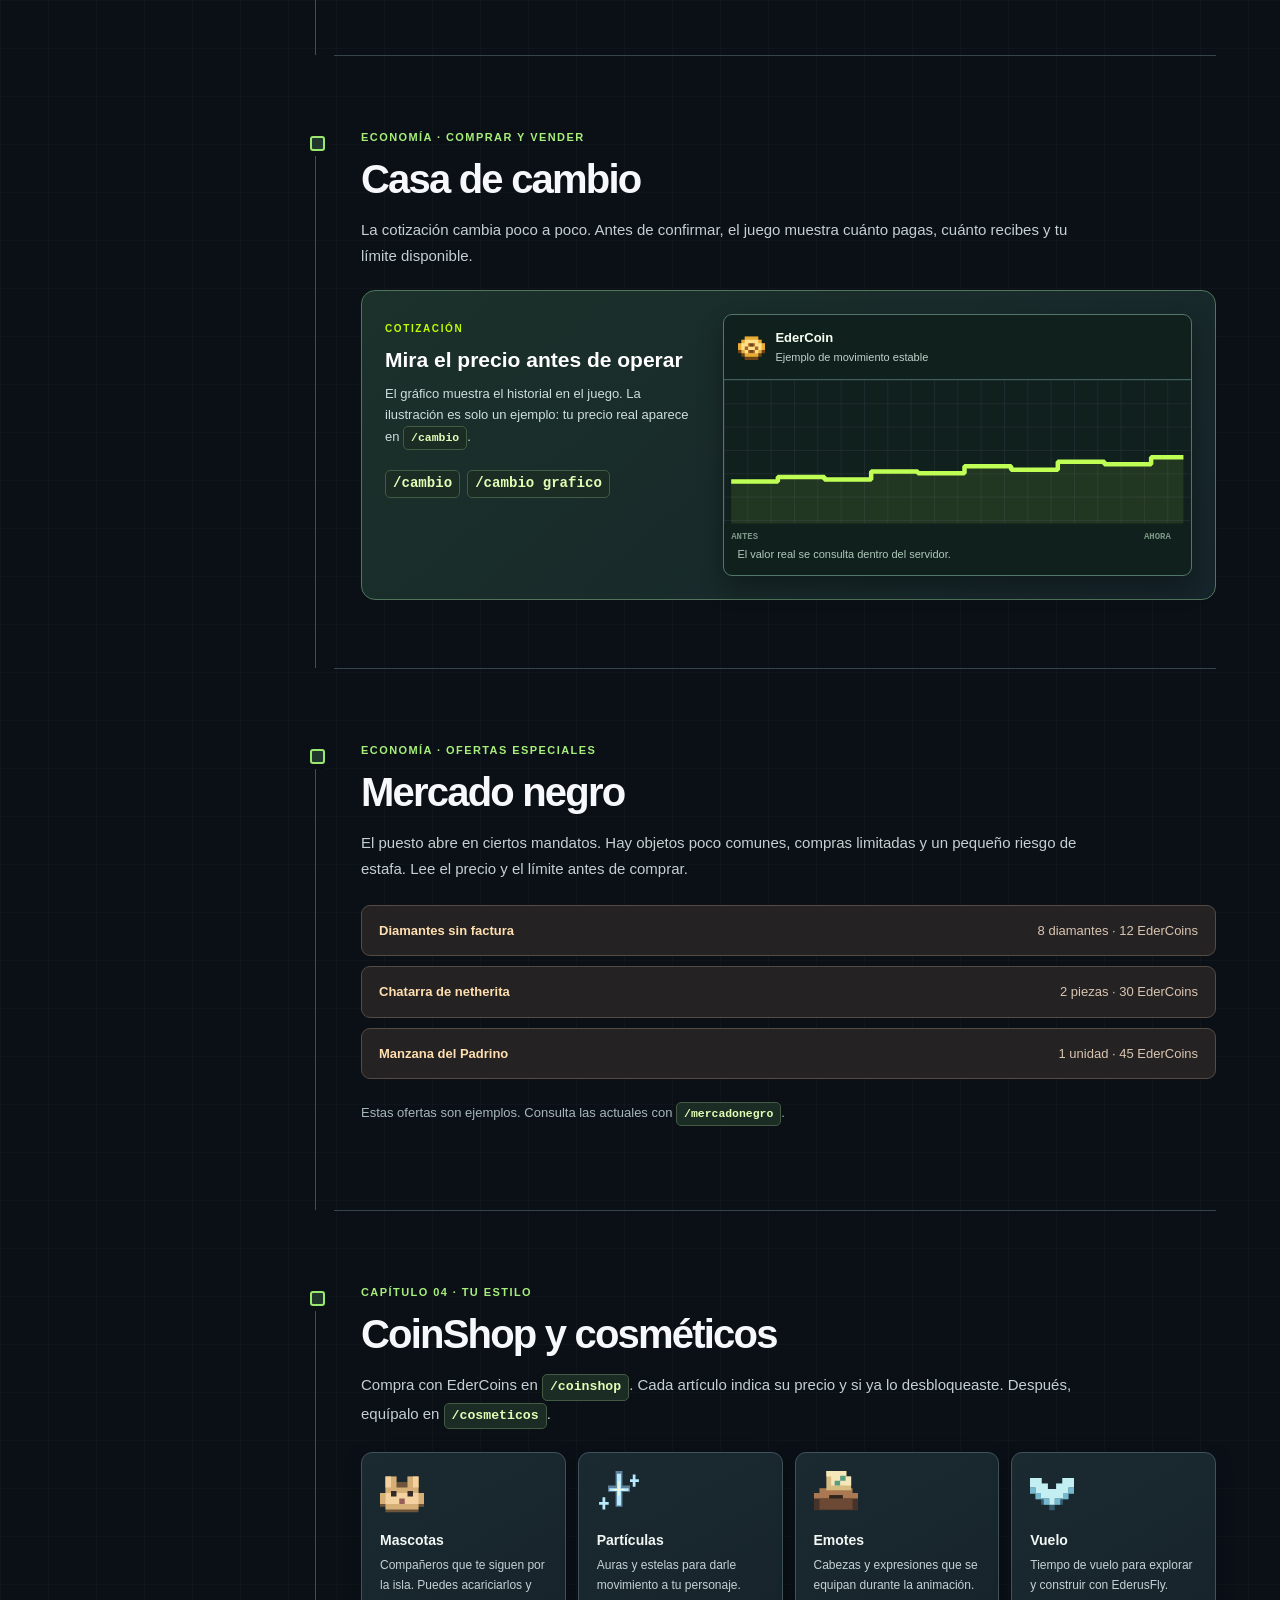
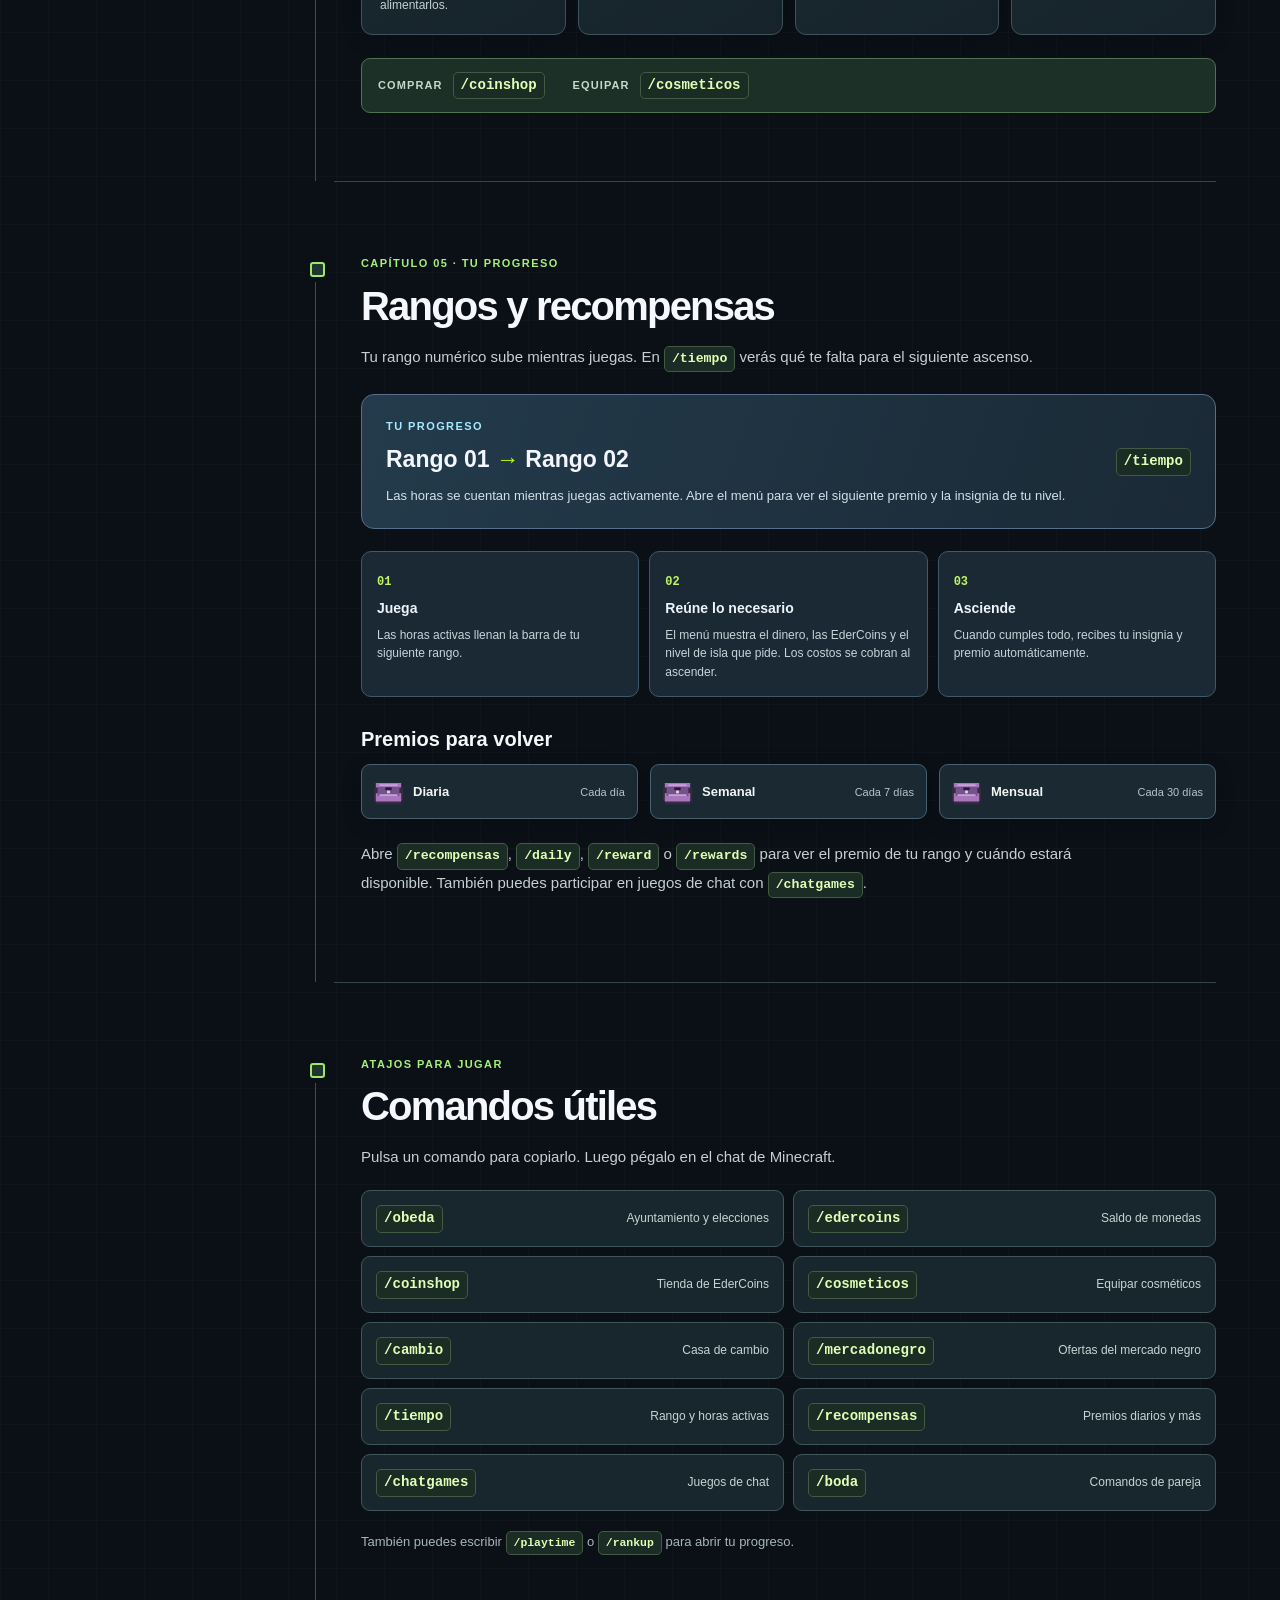
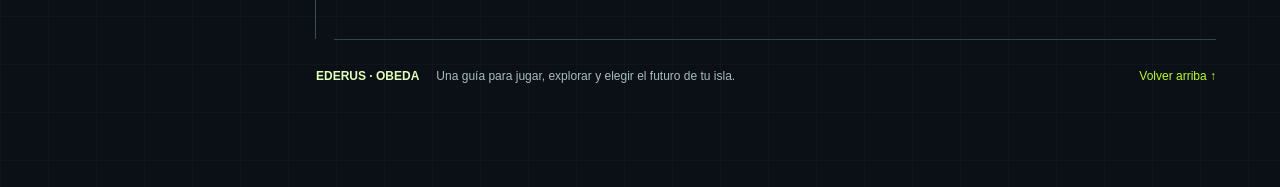
==== commit b0624e11: "Rediseña la guía pública de OBEDA como guía de juego" ====
--- a/guia-preview.html
+++ b/guia-preview.html
@@ -3,20 +3,21 @@
 <head>
   <meta charset="utf-8">
   <meta name="viewport" content="width=device-width, initial-scale=1">
-  <meta name="theme-color" content="#0d1018">
+  <meta name="theme-color" content="#0a1118">
   <meta name="description" content="Guía para jugar OneBlock con OBEDA: alcaldes, EderCoins, tiendas, mascotas, rankup y recompensas.">
   <title>Guía de OBEDA · Ederus OneBlock</title>
-  <link rel="stylesheet" href="styles.css?v=2.2">
-  <script src="app.js?v=2.2" defer></script>
+  <link rel="stylesheet" href="styles.css?v=3.0">
+  <link rel="stylesheet" href="game-guide.css?v=3.0">
+  <script src="app.js?v=3.0" defer></script>
 </head>
 <body>
   <header class="topbar">
-    <a class="wordmark" href="#inicio"><span class="mark">O</span><span>EDERUS <small>GUÍA DE ONEBLOCK</small></span></a>
+    <a class="wordmark" href="#inicio"><span class="mark">✦</span><span>EDERUS <small>GUÍA DE ONEBLOCK</small></span></a>
     <nav class="toplinks" aria-label="Accesos rápidos"><a href="#alcaldes">Alcaldes</a><a href="#monedas">EderCoins</a><a href="#comandos">Comandos</a></nav>
   </header>
   <div class="layout">
     <aside class="sidebar" aria-label="Índice de la guía">
-      <span class="side-caption">EN ESTA GUÍA</span>
+      <span class="side-caption">EXPLORA LA GUÍA</span>
       <a href="#inicio" class="side-link active"><span>01</span> Empezar</a>
       <a href="#alcaldia" class="side-link"><span>02</span> Alcaldía</a>
       <a href="#alcaldes" class="side-link sub">Candidatos y ventajas</a>
@@ -26,26 +27,27 @@
       <a href="#cosmeticos" class="side-link"><span>04</span> Cosméticos</a>
       <a href="#progreso" class="side-link"><span>05</span> Progreso</a>
       <a href="#comandos" class="side-link"><span>06</span> Comandos</a>
-      <div class="sidebar-tip"><span class="pixel-star">✦</span><p>Todo lo de esta página se usa dentro de Minecraft.</p><code>/obeda</code></div>
+      <div class="sidebar-tip"><span class="pixel-star">✦</span><p>Todo empieza en el servidor. Abre el ayuntamiento y descubre qué ocurre en tu isla.</p><code>/obeda</code></div>
     </aside>
     <main class="guide">
       <section id="inicio" class="intro">
-        <div class="intro-copy"><span class="kicker">EDERUS NETWORK · ONEBLOCK</span><h1>Tu guía de <em>OBEDA</em></h1><p>Vota por el próximo alcalde, gana EderCoins, equipa cosméticos y sube de rango jugando. Aquí tienes lo necesario para empezar, sin vueltas.</p><div class="intro-actions"><a href="#primeros-pasos" class="primary-action">Empezar a jugar <span>↗</span></a><a href="#comandos" class="text-action">Ver comandos →</a></div></div>
+        <div class="intro-copy"><span class="kicker"><span class="status-dot"></span> EDERUS · ONEBLOCK</span><h1>Una isla.<br><em>Mil formas de jugar.</em></h1><p>Elige alcalde, consigue EderCoins y haz crecer tu historia en OneBlock. Esta guía te lleva directo a lo que puedes hacer dentro del juego.</p><div class="intro-actions"><a href="#primeros-pasos" class="primary-action">Empezar <span>↗</span></a><a href="#alcaldes" class="text-action">Conocer a los alcaldes →</a></div><div class="hero-footnote">Guía de jugador · Español · Sin spoilers del servidor</div></div>
         <div class="intro-art" aria-hidden="true"><img class="island-art" src="assets/isla-oneblock.svg" alt=""><div class="art-tag tag-coin"><svg><use href="assets/obeda-items.svg#coin"/></svg><span>EDERCOINS</span></div><div class="art-tag tag-vote"><svg><use href="assets/obeda-items.svg#ballot"/></svg><span>ALCALDÍA</span></div></div>
       </section>
-      <div class="reading-note"><span class="tiny-block"></span><p>Elige una sección del índice o sigue leyendo de arriba abajo. Los precios y beneficios pueden cambiar dentro del servidor.</p></div>
-      <nav class="quick-paths" aria-label="Elige qué quieres hacer"><a href="#alcaldes"><svg><use href="assets/obeda-items.svg#ballot"/></svg><span><b>Elegir alcalde</b><small>Propuestas y ventajas</small></span><i>↗</i></a><a href="#monedas"><svg><use href="assets/obeda-items.svg#coin"/></svg><span><b>Ganar EderCoins</b><small>Saldo, cambio y tienda</small></span><i>↗</i></a><a href="#cosmeticos"><svg><use href="assets/obeda-items.svg#pet"/></svg><span><b>Usar cosméticos</b><small>Mascotas, emotes y más</small></span><i>↗</i></a><a href="#progreso"><svg><use href="assets/obeda-items.svg#shulker"/></svg><span><b>Subir de rango</b><small>Horas y recompensas</small></span><i>↗</i></a></nav>
+      <div class="reading-note"><span class="tiny-block"></span><p>Lee por capítulos o ve directo a lo que te interesa. Los precios y beneficios vigentes siempre aparecen en el juego.</p></div>
+      <div class="route-heading"><span>ELIGE TU RUTA</span><p>¿Qué quieres hacer hoy?</p></div>
+      <nav class="quick-paths" aria-label="Elige qué quieres hacer"><a href="#alcaldes"><span class="route-number">01</span><svg><use href="assets/obeda-items.svg#ballot"/></svg><span><b>Elegir alcalde</b><small>Conoce sus propuestas y vota</small></span><i>↗</i></a><a href="#monedas"><span class="route-number">02</span><svg><use href="assets/obeda-items.svg#coin"/></svg><span><b>Ganar EderCoins</b><small>Aprende a ganar, cambiar y gastar</small></span><i>↗</i></a><a href="#cosmeticos"><span class="route-number">03</span><svg><use href="assets/obeda-items.svg#pet"/></svg><span><b>Crear tu estilo</b><small>Mascotas, partículas y emotes</small></span><i>↗</i></a><a href="#progreso"><span class="route-number">04</span><svg><use href="assets/obeda-items.svg#shulker"/></svg><span><b>Subir de rango</b><small>Horas, requisitos y premios</small></span><i>↗</i></a></nav>
       <section id="primeros-pasos" class="chapter">
-        <div class="chapter-label">01 / EMPEZAR</div><h2>Tu primera visita</h2><p>OBEDA reúne la alcaldía, la economía y las actividades de OneBlock. No necesitas un rango especial para conocer los menús.</p>
+        <div class="chapter-label">CAPÍTULO 01 · PRIMEROS PASOS</div><h2>Entra y empieza a jugar</h2><p>Todo está a unos comandos de distancia. Puedes explorar los menús desde el primer día.</p>
         <div class="step-list"><div><span>1</span><p>Escribe <code>/obeda</code> para abrir el ayuntamiento.</p></div><div><span>2</span><p>Consulta el alcalde actual y vota cuando se abra la urna.</p></div><div><span>3</span><p>Revisa tus monedas con <code>/edercoins</code> y explora <code>/coinshop</code>.</p></div><div><span>4</span><p>Abre <code>/tiempo</code> y <code>/recompensas</code> para ver tu avance.</p></div></div>
       </section>
       <section id="alcaldia" class="chapter">
-        <div class="chapter-label">02 / EL GOBIERNO DE LA ISLA</div><h2>La alcaldía</h2><p>En cada elección eliges entre candidatos con propuestas distintas. El alcalde y su ministro activan ventajas moderadas para la isla: minions, mascotas, comercio o combate.</p>
+        <div class="chapter-label">CAPÍTULO 02 · TU VOTO CAMBIA LA ISLA</div><h2>La alcaldía</h2><p>En cada elección eliges entre candidatos con propuestas distintas. El alcalde y su ministro activan ventajas moderadas para la isla: minions, mascotas, comercio o combate.</p>
         <div class="split-note"><div><b>¿Cómo voto?</b><p>Entra a <code>/obeda</code>, abre la urna y pulsa el candidato que prefieras cuando haya elecciones.</p></div><div><b>¿Qué debo mirar?</b><p>Lee la propuesta, los beneficios del alcalde y el ministro. El resultado cambia el gobierno de ese año.</p></div></div>
         <p class="quiet">Las ventajas están equilibradas: ningún alcalde crea EderCoins extra ni hace que una profesión domine la economía.</p>
       </section>
       <section id="alcaldes" class="chapter mayor-chapter">
-        <div class="chapter-label">LOS CANDIDATOS</div><h2>Conoce a los alcaldes</h2><p>Busca un nombre y abre su ficha para leer las ventajas. Las figuras muestran los aspectos de Minecraft configurados para cada candidato.</p>
+        <div class="chapter-label">FICHAS DE CANDIDATOS</div><h2>Conoce a los alcaldes</h2><p>Cada uno tiene una propuesta, ventajas para la isla y un ministro. Busca a alguien o abre una ficha. Los modelos muestran sus skins configuradas en Minecraft.</p>
         <div class="roster-controls"><label for="mayor-search">Buscar alcalde</label><input id="mayor-search" type="search" placeholder="Nombre o especialidad…" autocomplete="off"><span id="mayor-count">13 candidatos</span></div>
         <div class="candidate-roster">
           <article class="candidate-card aurelio">
@@ -80,30 +82,30 @@
         <p class="quiet">Los beneficios y skins de esta guía son una referencia. Consulta el menú del juego para ver el gobierno y los valores vigentes.</p>
       </section>
       <section id="monedas" class="chapter">
-        <div class="chapter-label">03 / ECONOMÍA</div><h2>EderCoins</h2><p>Es la moneda para compras especiales de OBEDA. Tu saldo aparece con <code>/edercoins</code>; también puedes enviar monedas a otro jugador.</p>
+        <div class="chapter-label">CAPÍTULO 03 · TU ECONOMÍA</div><h2>EderCoins</h2><p>Son las monedas para compras especiales. Consulta tu saldo con <code>/edercoins</code>. También puedes enviarlas a otro jugador.</p>
         <div class="ways-grid"><div><svg><use href="assets/obeda-items.svg#mob"/></svg><b>Derrota mobs</b><p>Algunas criaturas sueltan EderCoins. Hay un límite diario para mantener justa la economía.</p></div><div><svg><use href="assets/obeda-items.svg#shulker"/></svg><b>Consigue premios</b><p>Las recompensas de juego pueden incluir monedas.</p></div><div><svg><use href="assets/obeda-items.svg#coin"/></svg><b>Cambia dinero</b><p>Compra o vende una cantidad limitada en la casa de cambio.</p></div></div>
         <div class="callout"><span>✦</span><p>Las MobCoins antiguas y las EderCoins se muestran por separado hasta que el servidor realice la conversión. Tu saldo de EderCoins puede incluir decimales.</p></div>
       </section>
       <section id="cambio" class="chapter">
-        <div class="chapter-label">COMPRAR Y VENDER</div><h2>Casa de cambio</h2><p>La cotización sube y baja poco a poco. Antes de confirmar, el menú muestra cuánto pagas, cuánto recibes y tu límite disponible.</p>
+        <div class="chapter-label">ECONOMÍA · COMPRAR Y VENDER</div><h2>Casa de cambio</h2><p>La cotización cambia poco a poco. Antes de confirmar, el juego muestra cuánto pagas, cuánto recibes y tu límite disponible.</p>
         <div class="exchange-panel"><div class="exchange-copy"><span class="small-label">COTIZACIÓN</span><h3>Mira el precio antes de operar</h3><p>El gráfico muestra el historial en el juego. La ilustración es solo un ejemplo: tu precio real aparece en <code>/cambio</code>.</p><div class="chart-commands"><code>/cambio</code><code>/cambio grafico</code></div></div><figure class="exchange-chart"><div class="chart-heading"><svg><use href="assets/obeda-items.svg#coin"/></svg><div><b>EderCoin</b><span>Ejemplo de movimiento estable</span></div></div><svg class="chart-svg" viewBox="0 0 520 180" role="img" aria-label="Gráfico ilustrativo de EderCoin con pequeños cambios de precio"><defs><pattern id="grid" width="26" height="26" patternUnits="userSpaceOnUse"><path d="M26 0H0V26" fill="none" stroke="#2c3543" stroke-width="1"/></pattern></defs><rect width="520" height="160" fill="url(#grid)"/><path d="M8 113H60V108H112V111H164V102H216V104H268V96H320V100H372V91H424V94H476V86H512" fill="none" stroke="#bfff55" stroke-width="5" stroke-linejoin="bevel"/><path d="M8 113H60V108H112V111H164V102H216V104H268V96H320V100H372V91H424V94H476V86H512V160H8Z" fill="#bfff55" opacity=".1"/><text x="8" y="177">ANTES</text><text x="468" y="177">AHORA</text></svg><figcaption>El valor real se consulta dentro del servidor.</figcaption></figure></div>
       </section>
       <section id="mercado" class="chapter">
-        <div class="chapter-label">OFERTAS ESPECIALES</div><h2>Mercado negro</h2><p>El puesto abre en ciertos mandatos. Ofrece objetos poco comunes, compras limitadas y un pequeño riesgo de estafa. Lee el precio y el límite en cada artículo antes de comprar.</p><div class="mini-list"><div><b>Diamantes sin factura</b><span>8 diamantes · 12 EderCoins</span></div><div><b>Chatarra de netherita</b><span>2 piezas · 30 EderCoins</span></div><div><b>Manzana del Padrino</b><span>1 unidad · 45 EderCoins</span></div></div><p class="quiet">Consulta el acceso y las ofertas actuales con <code>/mercadonegro</code>.</p>
+        <div class="chapter-label">ECONOMÍA · OFERTAS ESPECIALES</div><h2>Mercado negro</h2><p>El puesto abre en ciertos mandatos. Hay objetos poco comunes, compras limitadas y un pequeño riesgo de estafa. Lee el precio y el límite antes de comprar.</p><div class="mini-list"><div><b>Diamantes sin factura</b><span>8 diamantes · 12 EderCoins</span></div><div><b>Chatarra de netherita</b><span>2 piezas · 30 EderCoins</span></div><div><b>Manzana del Padrino</b><span>1 unidad · 45 EderCoins</span></div></div><p class="quiet">Estas ofertas son ejemplos. Consulta las actuales con <code>/mercadonegro</code>.</p>
       </section>
       <section id="cosmeticos" class="chapter">
-        <div class="chapter-label">04 / TU ESTILO</div><h2>CoinShop y cosméticos</h2><p>En <code>/coinshop</code> compras con EderCoins. Cada artículo indica el precio y si ya lo desbloqueaste. Después puedes equiparlo desde <code>/cosmeticos</code>.</p>
+        <div class="chapter-label">CAPÍTULO 04 · TU ESTILO</div><h2>CoinShop y cosméticos</h2><p>Compra con EderCoins en <code>/coinshop</code>. Cada artículo indica su precio y si ya lo desbloqueaste. Después, equípalo en <code>/cosmeticos</code>.</p>
         <div class="cosmetic-grid"><div><svg><use href="assets/obeda-items.svg#pet"/></svg><b>Mascotas</b><p>Compañeros que te siguen por la isla. Puedes acariciarlos y alimentarlos.</p></div><div><svg><use href="assets/obeda-items.svg#spark"/></svg><b>Partículas</b><p>Auras y estelas para darle movimiento a tu personaje.</p></div><div><svg><use href="assets/obeda-items.svg#ballot"/></svg><b>Emotes</b><p>Cabezas y expresiones que se equipan durante la animación.</p></div><div><svg><use href="assets/obeda-items.svg#wing"/></svg><b>Vuelo</b><p>Tiempo de vuelo para explorar y construir con EderusFly.</p></div></div>
         <div class="command-hint"><span>COMPRAR</span><code>/coinshop</code><span>EQUIPAR</span><code>/cosmeticos</code></div>
       </section>
       <section id="progreso" class="chapter">
-        <div class="chapter-label">05 / SIGUE JUGANDO</div><h2>Rangos y recompensas</h2><p>Tu rango numérico sube mientras juegas. En <code>/tiempo</code> verás exactamente qué te falta para el siguiente ascenso.</p>
+        <div class="chapter-label">CAPÍTULO 05 · TU PROGRESO</div><h2>Rangos y recompensas</h2><p>Tu rango numérico sube mientras juegas. En <code>/tiempo</code> verás qué te falta para el siguiente ascenso.</p>
         <div class="rankup-card"><div><small>TU PROGRESO</small><strong>Rango 01 <span>→</span> Rango 02</strong><p>Las horas se cuentan mientras juegas activamente. Abre el menú para ver el siguiente premio y la insignia de tu nivel.</p></div><code>/tiempo</code></div>
         <div class="rankup-explainer"><div><span>01</span><b>Juega</b><p>Las horas activas llenan la barra de tu siguiente rango.</p></div><div><span>02</span><b>Reúne lo necesario</b><p>El menú muestra el dinero, las EderCoins y el nivel de isla que pide. Los costos se cobran al ascender.</p></div><div><span>03</span><b>Asciende</b><p>Cuando cumples todo, recibes tu insignia y premio automáticamente.</p></div></div>
         <h3>Premios para volver</h3><div class="reward-row"><div><svg><use href="assets/obeda-items.svg#shulker"/></svg><b>Diaria</b><span>Cada día</span></div><div><svg><use href="assets/obeda-items.svg#shulker"/></svg><b>Semanal</b><span>Cada 7 días</span></div><div><svg><use href="assets/obeda-items.svg#shulker"/></svg><b>Mensual</b><span>Cada 30 días</span></div></div><p>Abre <code>/recompensas</code>, <code>/daily</code>, <code>/reward</code> o <code>/rewards</code> para ver el premio de tu rango y cuándo estará disponible. También puedes participar en juegos de chat con <code>/chatgames</code>.</p>
       </section>
       <section id="comandos" class="chapter">
-        <div class="chapter-label">06 / GUÁRDALO A MANO</div><h2>Comandos útiles</h2><p>Haz clic en un comando para copiarlo. Todos se escriben en el chat de Minecraft.</p>
+        <div class="chapter-label">ATAJOS PARA JUGAR</div><h2>Comandos útiles</h2><p>Pulsa un comando para copiarlo. Luego pégalo en el chat de Minecraft.</p>
         <div class="command-list"><button data-copy="/obeda"><code>/obeda</code><span>Ayuntamiento y elecciones</span></button><button data-copy="/edercoins"><code>/edercoins</code><span>Saldo de monedas</span></button><button data-copy="/coinshop"><code>/coinshop</code><span>Tienda de EderCoins</span></button><button data-copy="/cosmeticos"><code>/cosmeticos</code><span>Equipar cosméticos</span></button><button data-copy="/cambio"><code>/cambio</code><span>Casa de cambio</span></button><button data-copy="/mercadonegro"><code>/mercadonegro</code><span>Ofertas del mercado negro</span></button><button data-copy="/tiempo"><code>/tiempo</code><span>Rango y horas activas</span></button><button data-copy="/recompensas"><code>/recompensas</code><span>Premios diarios y más</span></button><button data-copy="/chatgames"><code>/chatgames</code><span>Juegos de chat</span></button><button data-copy="/boda"><code>/boda</code><span>Comandos de pareja</span></button></div>
         <p class="quiet">También puedes escribir <code>/playtime</code> o <code>/rankup</code> para abrir tu progreso.</p>
       </section>
--- a/game-guide.css
+++ b/game-guide.css
@@ -0,0 +1,360 @@
+/* Capa visual de la guía pública. El contenido y los datos viven en index.html y app.js. */
+:root {
+  --bg: #0b1017;
+  --panel: #131d25;
+  --panel-2: #1a2930;
+  --line: #34434a;
+  --text: #f2f6f3;
+  --muted: #bdc9cc;
+  --lime: #bdff00;
+  --lime-soft: #9eff00;
+  --blue: #72d6ff;
+  --violet: #caa9ff;
+  --gold: #ffd475;
+  font: 16px/1.65 Inter, "Segoe UI", Arial, sans-serif;
+}
+
+html { scroll-padding-top: 88px; }
+body {
+  background:
+    radial-gradient(circle at 77% 3%, #173a39 0, transparent 26%),
+    radial-gradient(circle at 0 32%, #182a28 0, transparent 22%),
+    linear-gradient(#ffffff05 1px, transparent 1px),
+    linear-gradient(90deg, #ffffff05 1px, transparent 1px),
+    var(--bg);
+  background-size: auto, auto, 48px 48px, 48px 48px, auto;
+}
+p { color: var(--muted); }
+code { border-color: #435a44; background: #1b2c25; color: #e0ffb5; }
+button:focus-visible, a:focus-visible, input:focus-visible { outline: 2px solid var(--blue); outline-offset: 3px; }
+
+.topbar {
+  height: 72px;
+  border-bottom-color: #35464a;
+  background: #0b1218eb;
+  box-shadow: 0 10px 35px #0005;
+}
+.wordmark { gap: 12px; font-size: 15px; letter-spacing: .045em; }
+.wordmark small { color: #adbdc0; font-size: 10px; letter-spacing: .12em; }
+.mark {
+  width: 38px; height: 38px;
+  border: 1px solid #bdff0080; border-radius: 11px;
+  background: linear-gradient(140deg, #375129, #1b312f);
+  box-shadow: inset 0 1px #d4ff7770, 0 6px 18px #0006;
+  font-size: 23px;
+}
+.toplinks { gap: 12px; font-size: 13px; }
+.toplinks a { padding: 8px 12px; border-radius: 8px; }
+.toplinks a:hover { background: #24342b; }
+
+.layout {
+  grid-template-columns: 220px minmax(0, 900px);
+  gap: 48px;
+  max-width: 1240px;
+  padding-top: 38px;
+}
+.sidebar { top: 106px; border-right-color: #344248; padding-right: 10px; }
+.side-caption { color: #9cb2b8; font-size: 10px; }
+.side-link {
+  min-height: 39px;
+  border-left-width: 3px;
+  border-radius: 0 8px 8px 0;
+  color: #becbd0;
+  font-size: 13px;
+}
+.side-link span { color: #8099a1; }
+.side-link.sub { color: #9dafb5; font-size: 12px; }
+.side-link:hover, .side-link.active { background: #203329; color: #efffcf; }
+.sidebar-tip {
+  margin-top: 32px;
+  border: 1px solid #3b5a45;
+  border-radius: 10px;
+  background: linear-gradient(160deg, #1d3029, #152128);
+}
+.sidebar-tip p { color: #d0dbd8; font-size: 12px; }
+
+.intro {
+  grid-template-columns: minmax(0, 1.08fr) minmax(310px, .92fr);
+  min-height: 415px;
+  gap: 12px;
+  padding: 44px 25px 40px 44px;
+  border: 1px solid #547459;
+  border-radius: 20px;
+  background:
+    radial-gradient(circle at 78% 33%, #3567518a 0, transparent 34%),
+    radial-gradient(circle at 14% 86%, #2b583a69 0, transparent 35%),
+    linear-gradient(125deg, #192e2d, #15232f 65%, #1a2e33);
+  box-shadow: 0 25px 70px #0008, inset 0 1px #a6eeb32e;
+}
+.intro:after {
+  inset: auto 20px 0;
+  width: auto;
+  height: 4px;
+  border-radius: 4px 4px 0 0;
+  background: linear-gradient(90deg, var(--lime), var(--blue), #a78bfa);
+}
+.intro-copy { align-self: center; }
+.kicker {
+  display: inline-flex;
+  align-items: center;
+  gap: 8px;
+  padding: 6px 10px;
+  border: 1px solid #6e996e;
+  border-radius: 100px;
+  background: #11251fc9;
+  color: #d8ffad;
+  font-size: 10px;
+  letter-spacing: .12em;
+}
+.status-dot { width: 7px; height: 7px; border-radius: 50%; background: var(--lime); box-shadow: 0 0 10px var(--lime); }
+.intro h1 {
+  max-width: 570px;
+  margin: 20px 0 16px;
+  font-size: clamp(42px, 4.7vw, 62px);
+  font-weight: 830;
+  line-height: 1.06;
+  letter-spacing: -.055em;
+}
+.intro h1 em { color: #c7ff55; }
+.intro p { max-width: 480px; color: #e1ece8; font-size: 16px; line-height: 1.62; }
+.intro-actions { flex-wrap: wrap; gap: 19px; margin-top: 26px; }
+.primary-action {
+  min-height: 43px;
+  padding: 10px 17px;
+  border-radius: 9px;
+  background: var(--lime);
+  box-shadow: 0 5px 0 #617e15, 0 10px 25px #0006;
+  font-size: 13px;
+}
+.primary-action:hover { transform: translateY(2px); box-shadow: 0 3px 0 #617e15; }
+.text-action { color: #e0f7ff; font-size: 13px; }
+.hero-footnote { margin-top: 28px; color: #a9c1be; font-size: 11px; }
+.intro-art { height: 310px; margin: auto 0; }
+.island-art { filter: drop-shadow(0 25px 25px #000b); }
+.art-tag {
+  padding: 7px 10px;
+  border-radius: 7px;
+  background: #13241fdc;
+  box-shadow: 0 9px 22px #0009;
+  font-size: 10px;
+}
+.tag-vote { bottom: 31px; }
+.tag-coin { top: 34px; }
+
+.reading-note { padding: 16px 2px; }
+.reading-note p { color: #b4c1c5; font-size: 13px; }
+.tiny-block { border-radius: 2px; }
+.route-heading { display: flex; align-items: baseline; gap: 14px; margin: 34px 0 14px; }
+.route-heading span { color: var(--lime); font-size: 10px; font-weight: 850; letter-spacing: .15em; }
+.route-heading p { margin: 0; color: #f6f9f8; font-size: 19px; font-weight: 720; }
+.quick-paths { gap: 12px; margin: 0 0 8px; }
+.quick-paths a {
+  position: relative;
+  min-height: 104px;
+  gap: 14px;
+  padding: 18px 20px;
+  overflow: hidden;
+  border: 1px solid #3c5155;
+  border-radius: 13px;
+  background: linear-gradient(115deg, #1c2b30, #18242c);
+  box-shadow: 0 9px 24px #0003;
+}
+.quick-paths a:before { position: absolute; top: 0; right: 0; width: 92px; height: 92px; border-radius: 50%; background: #a6eaf112; filter: blur(17px); content: ""; }
+.quick-paths a:hover { transform: translateY(-3px); border-color: #b9ed80; background: #21342e; }
+.quick-paths svg { width: 44px; height: 44px; color: #cbff72; }
+.quick-paths a:nth-child(2) svg { color: #ffdb73; }
+.quick-paths a:nth-child(3) svg { color: #90deff; }
+.quick-paths a:nth-child(4) svg { color: #d2b6ff; }
+.quick-paths b { color: #f5f8f6; font-size: 15px; }
+.quick-paths small { color: #b5c5c7; font-size: 12px; }
+.quick-paths i { font-size: 20px; }
+.route-number { position: absolute; top: 9px; right: 15px; color: #88a0a0; font: 800 10px Consolas, monospace; }
+
+.chapter { position: relative; margin-left: 18px; padding: 72px 0 68px 27px; border-bottom: 1px solid #35454c; }
+.chapter:before { position: absolute; top: 76px; bottom: 0; left: -19px; width: 1px; background: #38524c; content: ""; }
+.chapter:after { position: absolute; top: 80px; left: -24px; width: 11px; height: 11px; border: 2px solid #9ce86e; border-radius: 3px; background: #20362c; box-shadow: 0 0 0 5px #0b1017; content: ""; }
+.chapter-label { margin-bottom: 9px; color: #a6ef7a; font-size: 11px; letter-spacing: .13em; }
+.chapter h2 { margin-bottom: 14px; font-size: clamp(31px, 3.5vw, 40px); font-weight: 790; }
+.chapter > p { max-width: 740px; color: #c5d0d1; font-size: 15px; line-height: 1.72; }
+.chapter h3 { color: #f4f8f8; font-size: 20px; }
+.quiet { color: #a6b6bb !important; font-size: 13px !important; }
+.step-list { gap: 12px; margin-top: 25px; }
+.step-list > div {
+  min-height: 74px;
+  gap: 13px;
+  padding: 17px;
+  border: 1px solid #3b4c52;
+  border-radius: 10px;
+  background: #17242b;
+}
+.step-list span { flex-basis: 30px; height: 30px; border-radius: 6px; background: #30492c; }
+.step-list p { color: #d7e1de; font-size: 13px; }
+.split-note { gap: 12px; }
+.split-note > div { border-color: #3a4d52; border-radius: 10px; background: #17242c; }
+.split-note b { color: #92dfff; font-size: 14px; }
+.split-note p { color: #c3d0d2; font-size: 13px; line-height: 1.65; }
+.callout { border-radius: 0 9px 9px 0; background: #1b2d29; }
+.callout p { color: #d6e2d8; font-size: 13px; }
+
+.roster-controls { flex-wrap: wrap; gap: 12px; margin: 26px 0 17px; }
+.roster-controls label { color: #c4d2d6; font-size: 13px; }
+.roster-controls input {
+  width: min(310px, 100%);
+  min-height: 41px;
+  padding: 10px 13px;
+  border-color: #4a5c61;
+  border-radius: 9px;
+  background: #142027;
+  font-size: 13px;
+}
+.roster-controls > span { color: #acbec3; font-size: 12px; }
+.candidate-roster { gap: 14px; }
+.candidate-card {
+  padding: 17px;
+  overflow: hidden;
+  border: 1px solid #405158;
+  border-top: 3px solid var(--candidate);
+  border-radius: 13px;
+  background: linear-gradient(145deg, #1b2832, #142026);
+  box-shadow: 0 10px 24px #0004;
+}
+.candidate-card:hover { border-color: var(--candidate); box-shadow: 0 16px 32px #0007; }
+.candidate-identity { grid-template-columns: minmax(0, 1fr) 108px; gap: 10px; min-height: 144px; }
+.candidate-category { color: var(--candidate); font-size: 10px; }
+.candidate-identity h4 { color: #fff; font-size: 21px; line-height: 1.2; }
+.candidate-identity p { color: #b9c8cd; font-size: 13px; }
+.skin-stage {
+  width: 108px;
+  height: 140px;
+  border: 1px solid #526674;
+  border-radius: 8px;
+  background: radial-gradient(circle at 50% 35%, #3a5b6880, transparent 57%), linear-gradient(180deg, #203745, #18282c);
+}
+.skin-stage:after { background: #6b8e70; }
+.skin-render { width: 99px; height: 135px; }
+.candidate-pitch, .candidate-summary { color: #d2dddd !important; font-size: 13px !important; line-height: 1.55 !important; }
+.candidate-toggle {
+  min-height: 39px;
+  padding: 9px 13px;
+  border-color: #536572;
+  border-radius: 8px;
+  background: #22343c;
+  color: #e9f4f3;
+  font-size: 12px;
+}
+.candidate-details { padding-top: 11px; }
+.proposal-label { color: #c6d5d4; font-size: 11px; }
+.benefit-list li { padding: 9px 0; border-top-color: #3c4e55; }
+.benefit-list li b { display: block; color: #f1f7f4; font-size: 12px; }
+.benefit-list li b:after { content: ""; }
+.benefit-list li span { color: #c7d5d5; font-size: 12px; }
+.minister-profile { border-top-color: #45606a; }
+.minister-profile small { color: #d2b3ff; font-size: 10px; }
+.minister-profile b { font-size: 13px; }
+.minister-profile span { color: #bfcbd0; font-size: 12px; }
+
+.ways-grid, .cosmetic-grid { gap: 12px; }
+.ways-grid > div, .cosmetic-grid > div {
+  min-height: 173px;
+  padding: 18px;
+  border: 1px solid #40525b;
+  border-radius: 11px;
+  background: linear-gradient(150deg, #1b2a31, #16232a);
+}
+.ways-grid svg, .cosmetic-grid svg { width: 44px; height: 44px; margin-bottom: 14px; }
+.ways-grid b, .cosmetic-grid b { color: #f2f7f4; font-size: 14px; }
+.ways-grid p, .cosmetic-grid p { color: #c4d2d5; font-size: 12px; line-height: 1.65; }
+.cosmetic-grid > div:nth-child(2) svg { color: #8fdfff; }
+.cosmetic-grid > div:nth-child(3) svg { color: #d2b6ff; }
+.cosmetic-grid > div:nth-child(4) svg { color: #ffdc86; }
+.exchange-panel {
+  gap: 26px;
+  padding: 23px;
+  border: 1px solid #52765c;
+  border-radius: 14px;
+  background: linear-gradient(140deg, #1b312a, #16252b);
+}
+.exchange-copy h3 { color: #fff; font-size: 21px !important; }
+.exchange-copy p { color: #cfdddd; font-size: 13px; line-height: 1.68; }
+.exchange-chart { border-color: #537669; border-radius: 9px; background: #10201d; box-shadow: 0 12px 25px #0005; }
+.chart-heading { padding: 12px 14px; border-bottom-color: #3d6359; }
+.chart-heading b { color: #f7fff2; font-size: 13px; }
+.chart-heading span { color: #bfd2c9; font-size: 11px; }
+.exchange-chart figcaption { padding: 4px 13px 12px; color: #b0c9bb; font-size: 11px; }
+.mini-list { gap: 10px; border: 0; background: transparent; }
+.mini-list > div { padding: 14px 17px; border: 1px solid #554b42; border-radius: 9px; background: #252223; font-size: 13px; }
+.mini-list b { color: #ffdfaf; }
+.mini-list span { color: #d9c5b0; }
+.command-hint { border-color: #50724f; border-radius: 9px; background: #1d3027; }
+.command-hint span { color: #c7d9c8; font-size: 11px; }
+.rankup-card { padding: 22px 24px; border-color: #56708b; border-radius: 13px; background: linear-gradient(110deg, #233b4c, #1a2935); }
+.rankup-card small { color: #a8e9ff; font-size: 11px; }
+.rankup-card strong { font-size: 23px; }
+.rankup-card p { color: #d3e0e7; font-size: 13px; }
+.rankup-explainer > div { border-color: #41586a; border-radius: 10px; background: #1a2934; }
+.rankup-explainer span { color: #bff662; }
+.rankup-explainer b { font-size: 14px; }
+.rankup-explainer p { color: #c7d4d9; font-size: 12px; }
+.reward-row > div { min-width: 0; border-color: #476171; border-radius: 9px; background: #1b2932; }
+.reward-row b { font-size: 13px; }
+.reward-row span { color: #b4c5cb; font-size: 11px; }
+.command-list { gap: 9px; border: 0; overflow: visible; background: transparent; }
+.command-list button { min-height: 57px; border: 1px solid #40565b; border-radius: 9px; background: #18272d; }
+.command-list button:hover { border-color: #a5d978; background: #21382d; }
+.command-list span { color: #c6d4d4; font-size: 12px; }
+.footer { color: #a8bcbf; font-size: 12px; }
+.footer b { color: #e2ffb8; }
+
+html.halloween { --lime: #ffad69; --lime-soft: #ffc87a; --blue: #c6a4ff; }
+html.halloween body { background: radial-gradient(circle at 80% -10%, #3b263d 0, transparent 34%), #110f18; }
+html.halloween .intro { border-color: #816257; background: radial-gradient(circle at 80% 34%, #643c4c 0, transparent 38%), linear-gradient(125deg, #352532, #1c2030); }
+html.halloween .intro:after { background: linear-gradient(90deg, #ffad69, #c6a4ff); }
+html.halloween .status-dot { background: #ffad69; box-shadow: 0 0 10px #ffad69; }
+
+@media (max-width: 1100px) {
+  .layout { grid-template-columns: 180px minmax(0, 1fr); gap: 30px; }
+  .intro { grid-template-columns: minmax(0, 1fr) minmax(250px, .75fr); }
+}
+@media (max-width: 800px) {
+  .layout { display: block; padding: 0 20px 60px; }
+  .sidebar { position: sticky; top: 72px; z-index: 10; display: flex; gap: 4px; max-height: none; margin: 0 -20px 24px; padding: 8px 18px; overflow-x: auto; border-right: 0; border-bottom: 1px solid #3b5055; background: #0c151be9; backdrop-filter: blur(12px); }
+  .side-caption, .sidebar-tip, .side-link.sub { display: none; }
+  .side-link { flex: 0 0 auto; min-height: 34px; padding: 5px 10px; border: 1px solid transparent; border-radius: 7px; font-size: 12px; }
+  .side-link.active { border-color: #7a9e53; }
+  .intro { grid-template-columns: minmax(0, 1fr) 260px; gap: 0; padding: 34px; }
+  .intro-art { display: block; height: 245px; }
+  .intro h1 { font-size: clamp(38px, 7vw, 53px); }
+  .chapter { padding-top: 57px; padding-bottom: 56px; }
+  .candidate-roster { grid-template-columns: repeat(2, minmax(0, 1fr)); }
+}
+@media (max-width: 650px) {
+  .topbar { height: 64px; padding: 0 18px; }
+  .toplinks { display: none; }
+  .sidebar { top: 64px; }
+  .layout { padding: 0 16px 50px; }
+  .intro { grid-template-columns: 1fr; padding: 28px 24px 19px; }
+  .intro h1 { font-size: clamp(38px, 11vw, 50px); }
+  .intro p { font-size: 15px; }
+  .intro-art { height: 215px; max-width: 380px; width: 100%; margin: 7px auto 0; }
+  .tag-coin { top: 18px; right: 7px; }
+  .tag-vote { bottom: 15px; }
+  .hero-footnote { margin-top: 19px; }
+  .reading-note p { font-size: 12px; }
+  .quick-paths { grid-template-columns: 1fr; gap: 9px; }
+  .quick-paths a { min-height: 76px; }
+  .quick-paths svg { width: 36px; height: 36px; }
+  .chapter { margin-left: 12px; padding-left: 20px; }
+  .chapter:before { left: -13px; }
+  .chapter:after { left: -18px; }
+  .step-list, .split-note, .candidate-roster, .ways-grid, .cosmetic-grid, .rankup-explainer, .reward-row, .command-list { grid-template-columns: 1fr; }
+  .ways-grid > div, .cosmetic-grid > div { min-height: 0; }
+  .exchange-panel { grid-template-columns: 1fr; }
+  .mini-list > div { display: block; }
+  .mini-list span { display: block; margin-top: 2px; }
+  .rankup-card { display: block; }
+  .rankup-card code { margin-top: 12px; }
+  .footer { flex-wrap: wrap; }
+}
+@media (prefers-reduced-motion: reduce) {
+  *, *::before, *::after { scroll-behavior: auto !important; animation: none !important; transition: none !important; }
+}
